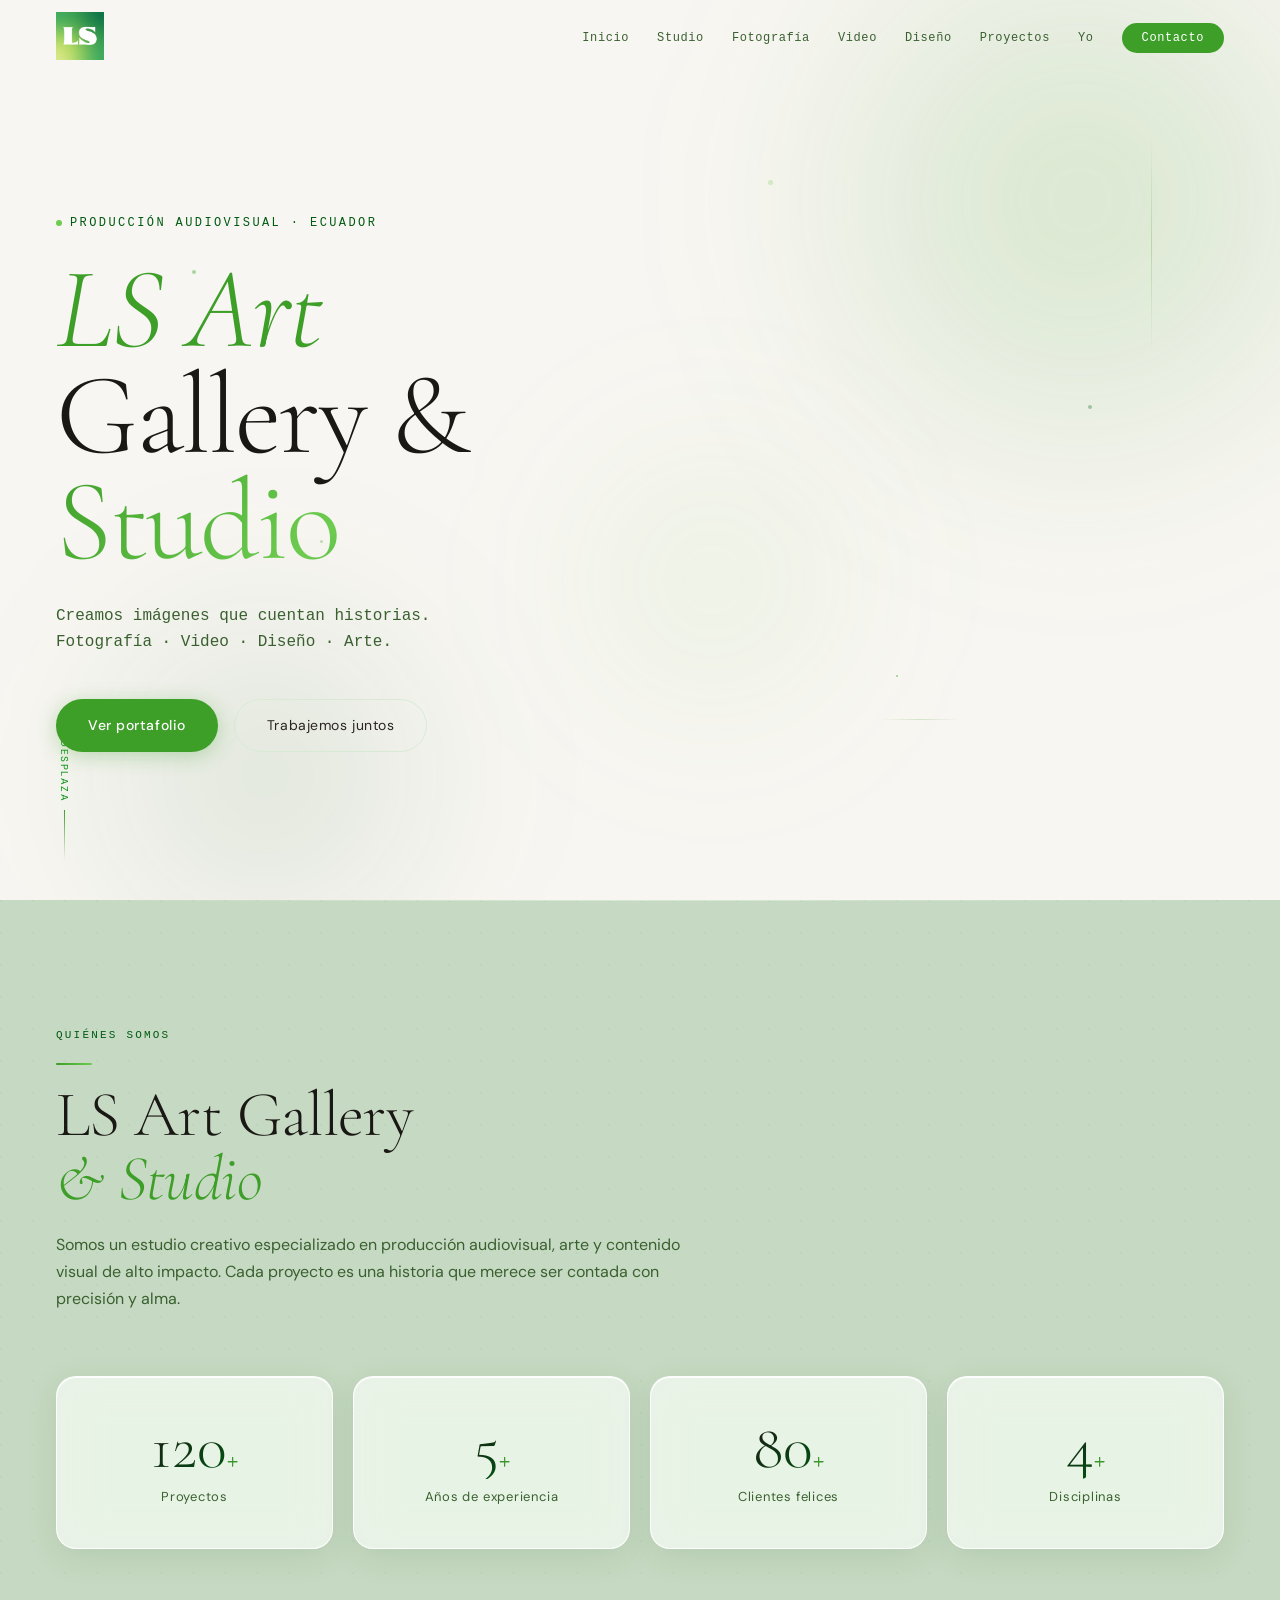
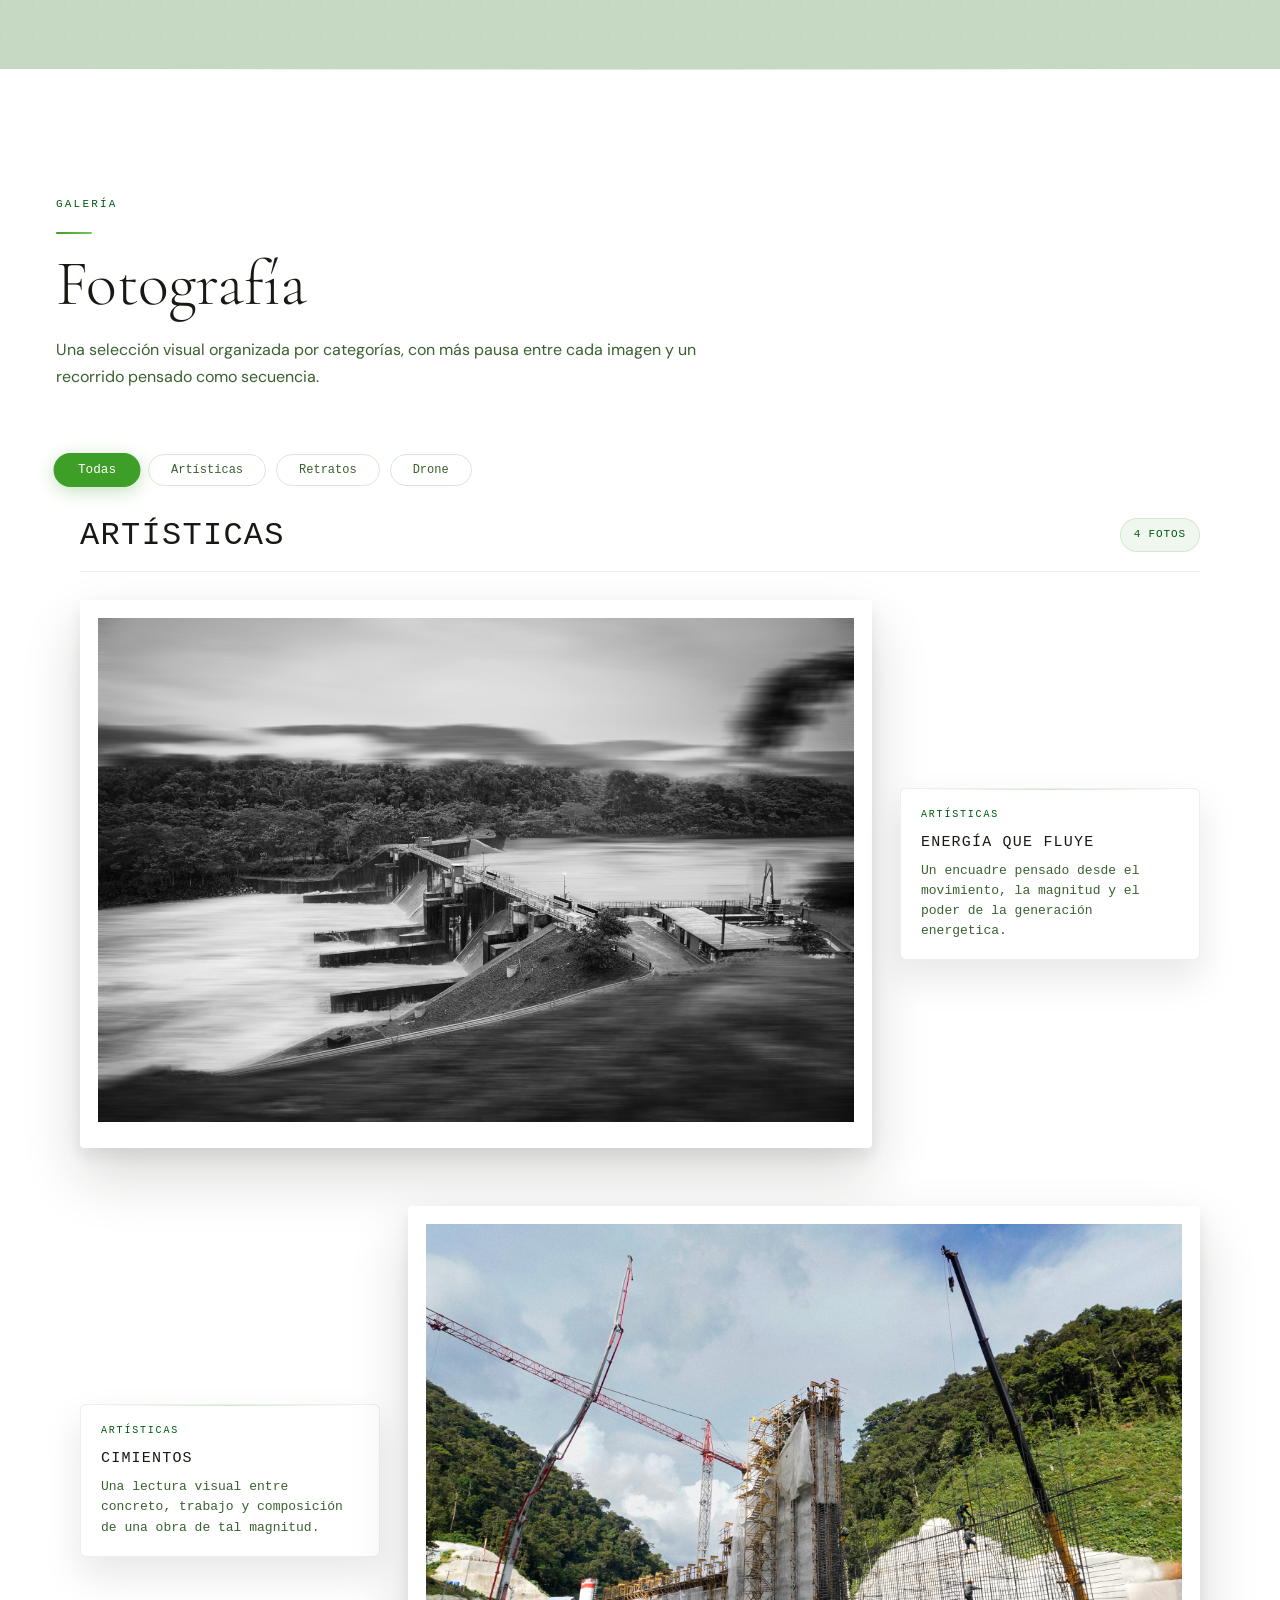
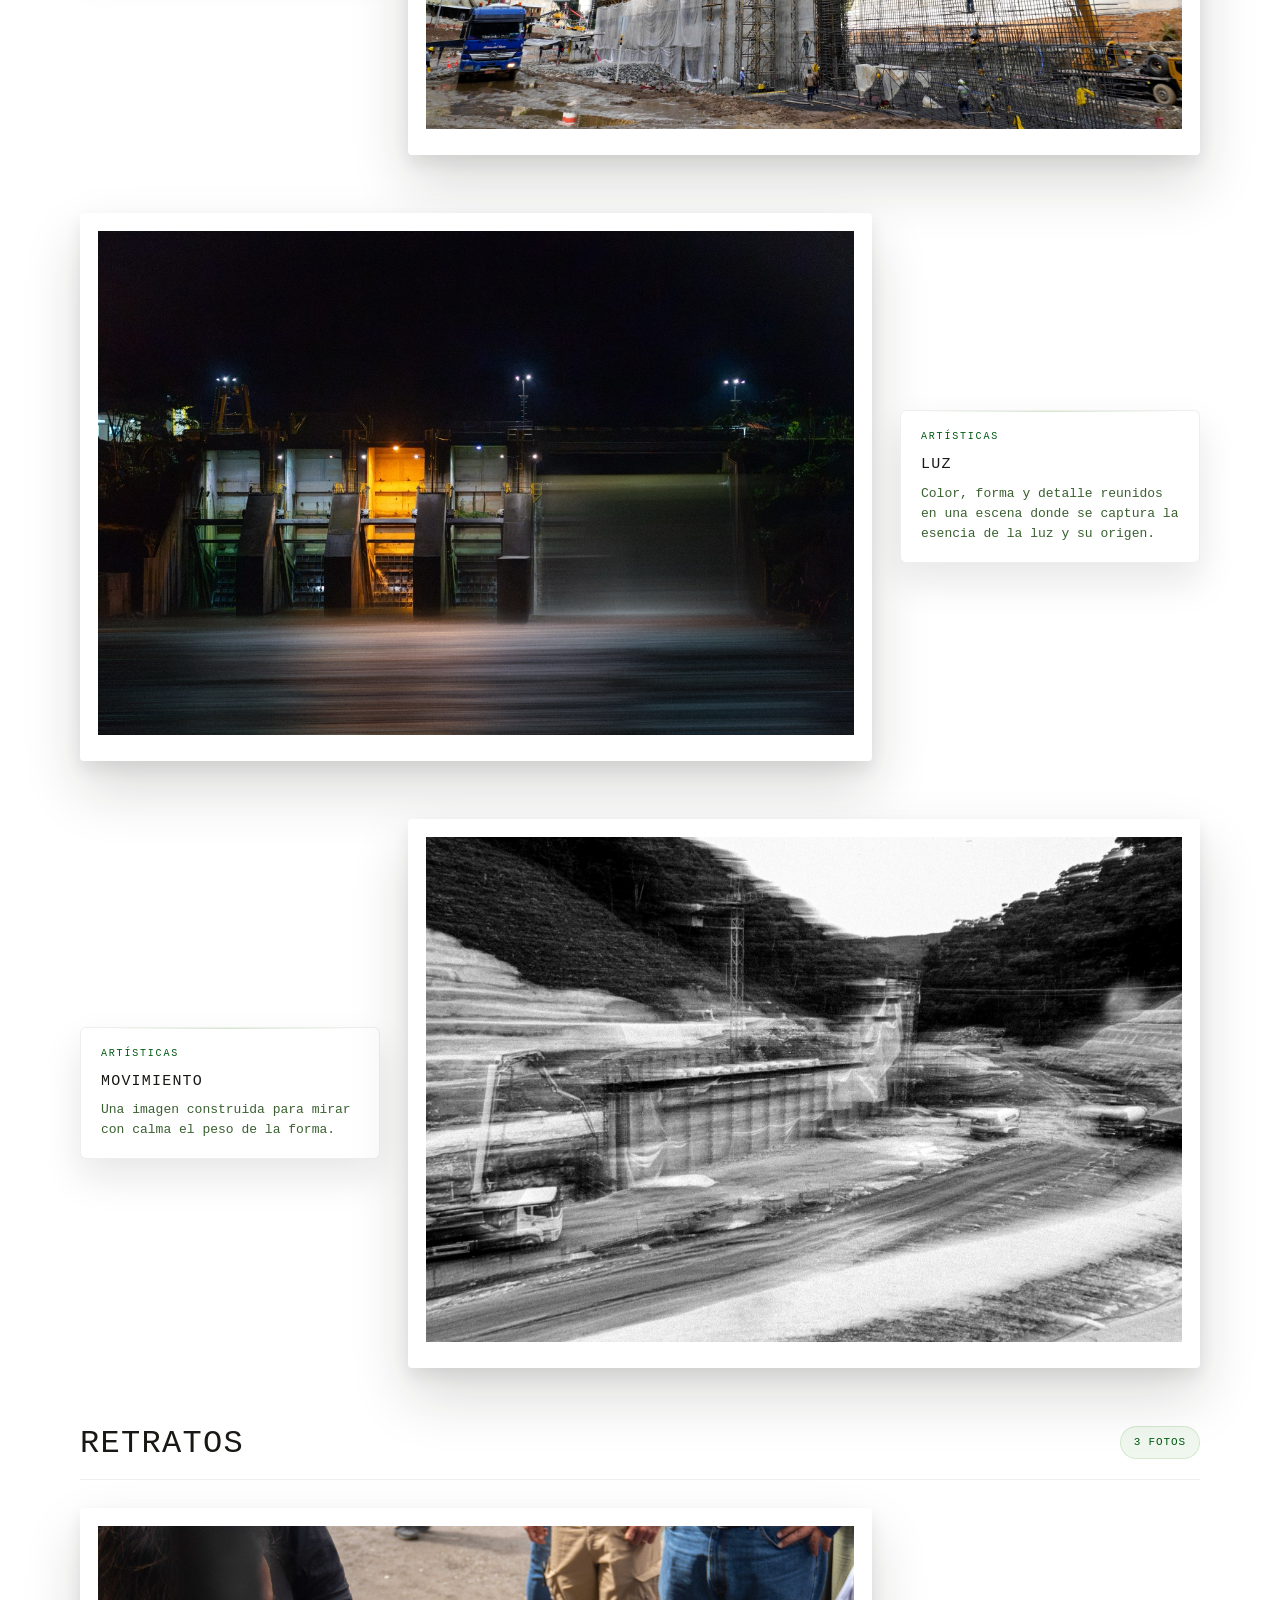
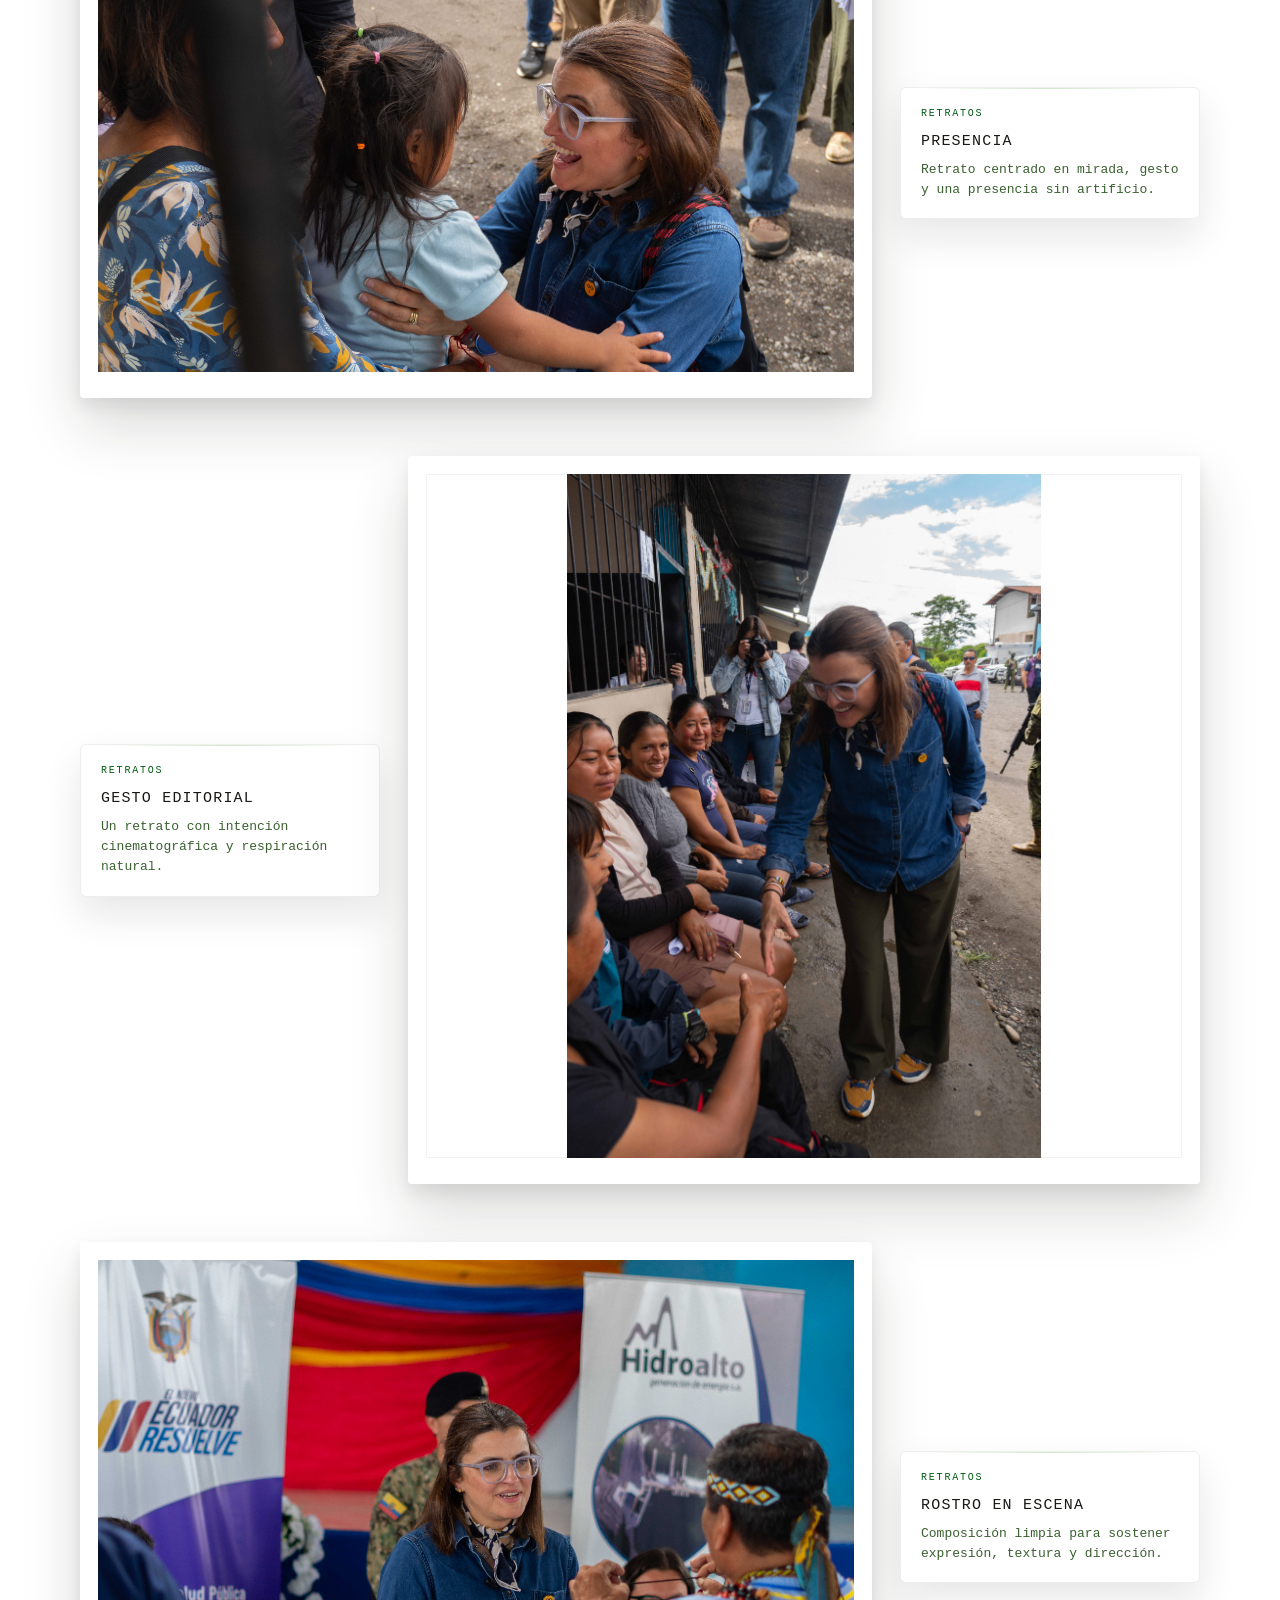
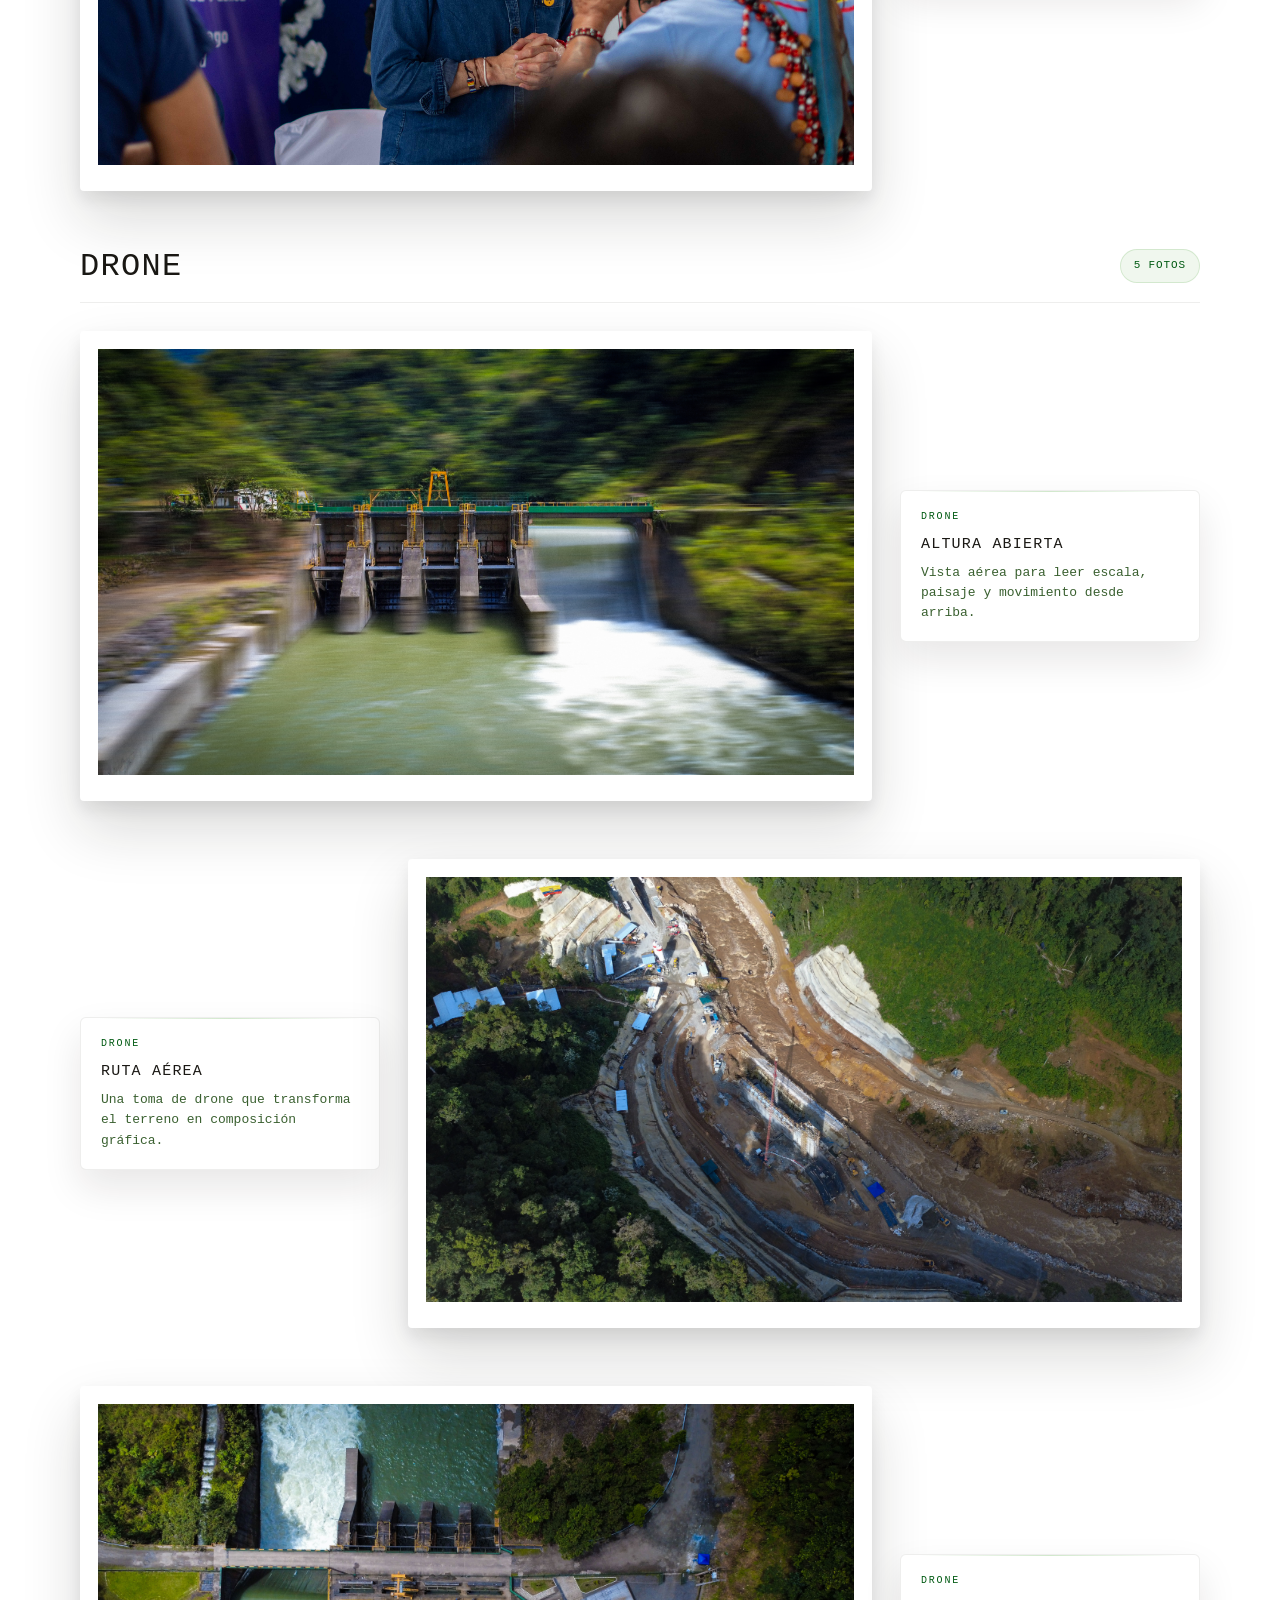
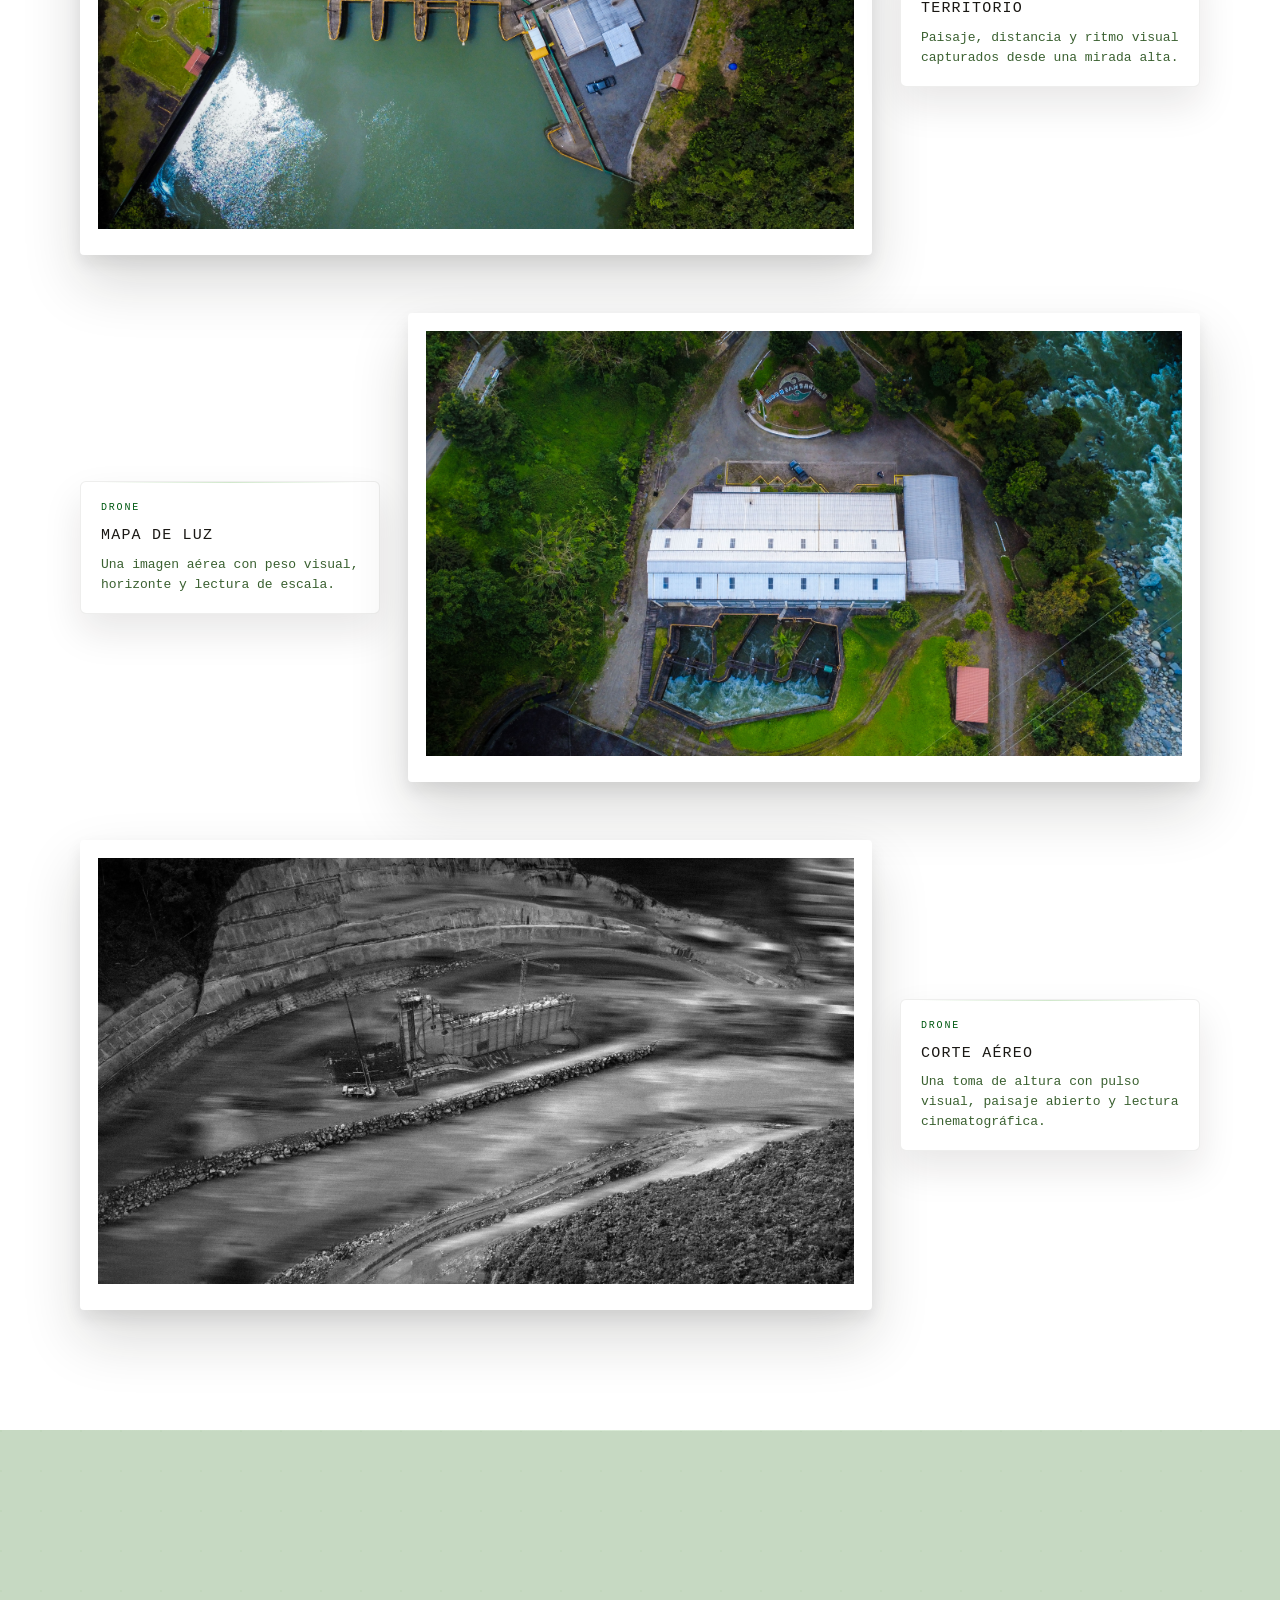
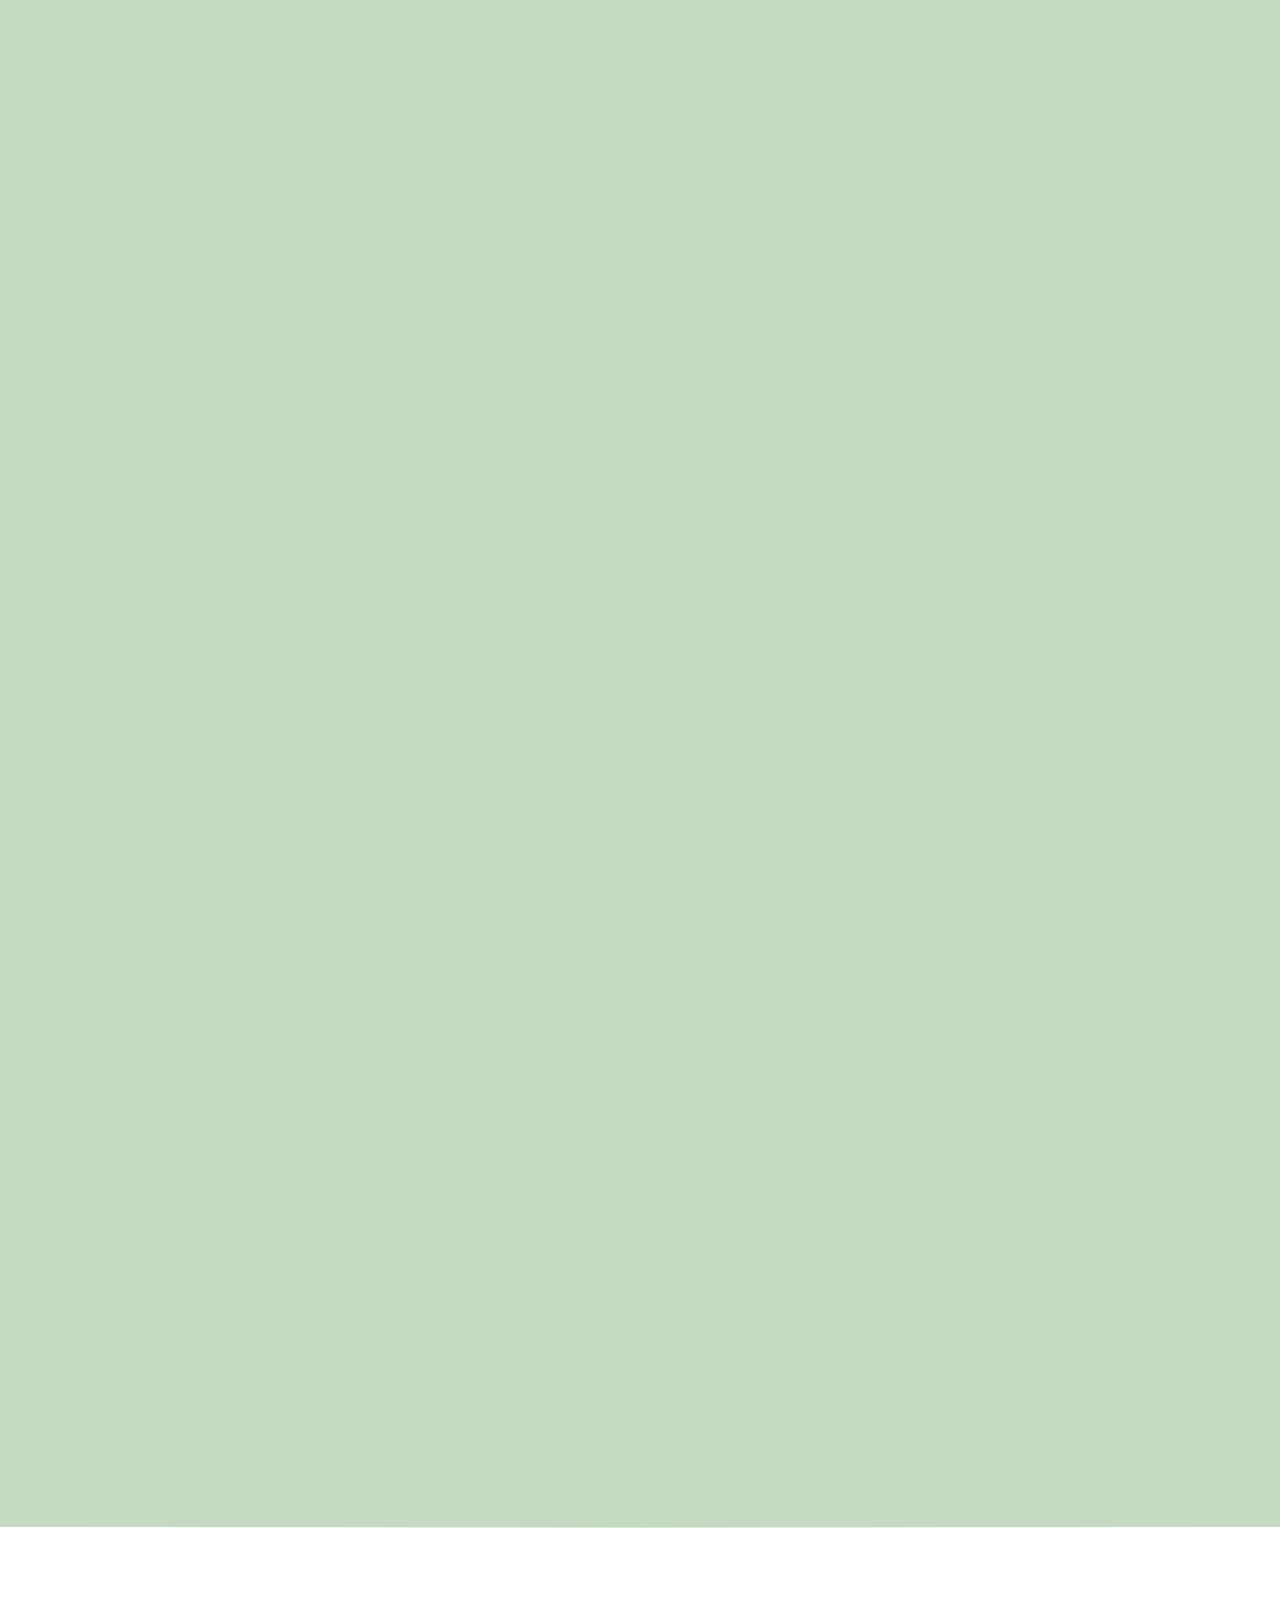
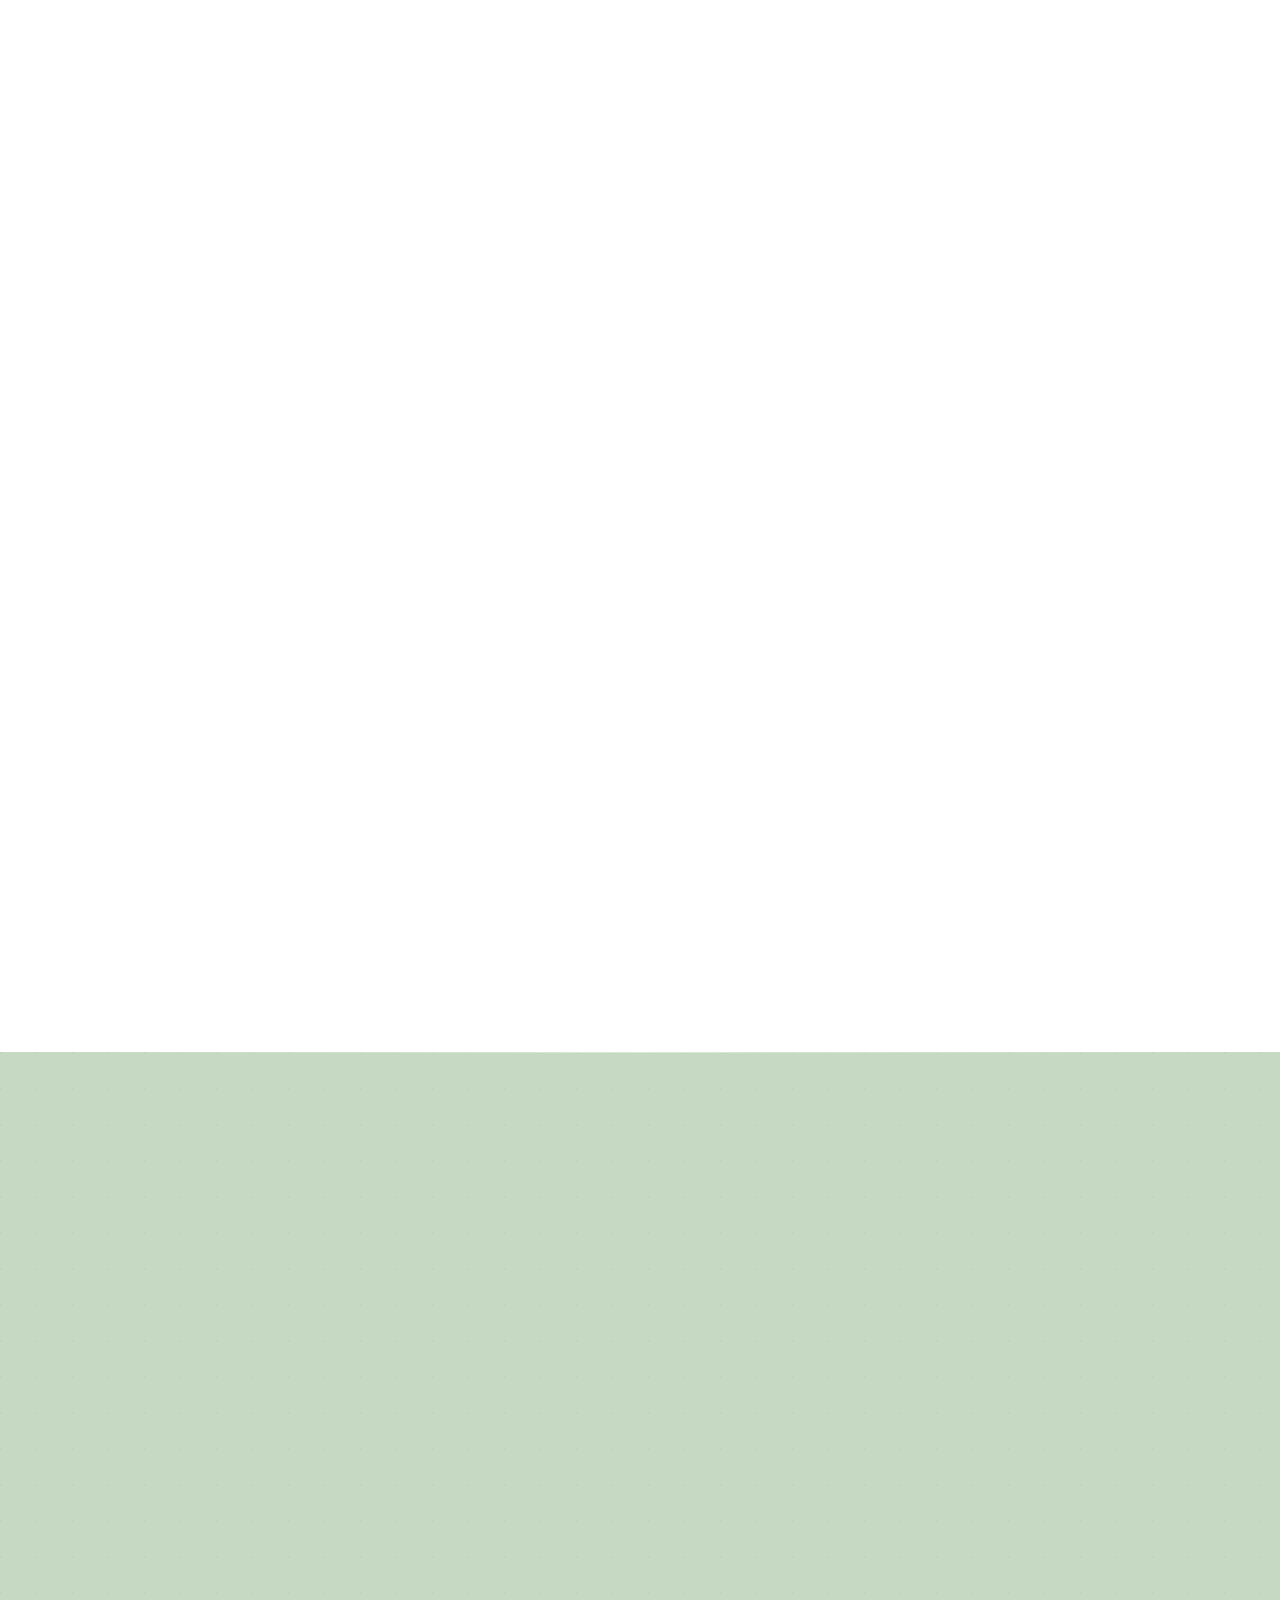
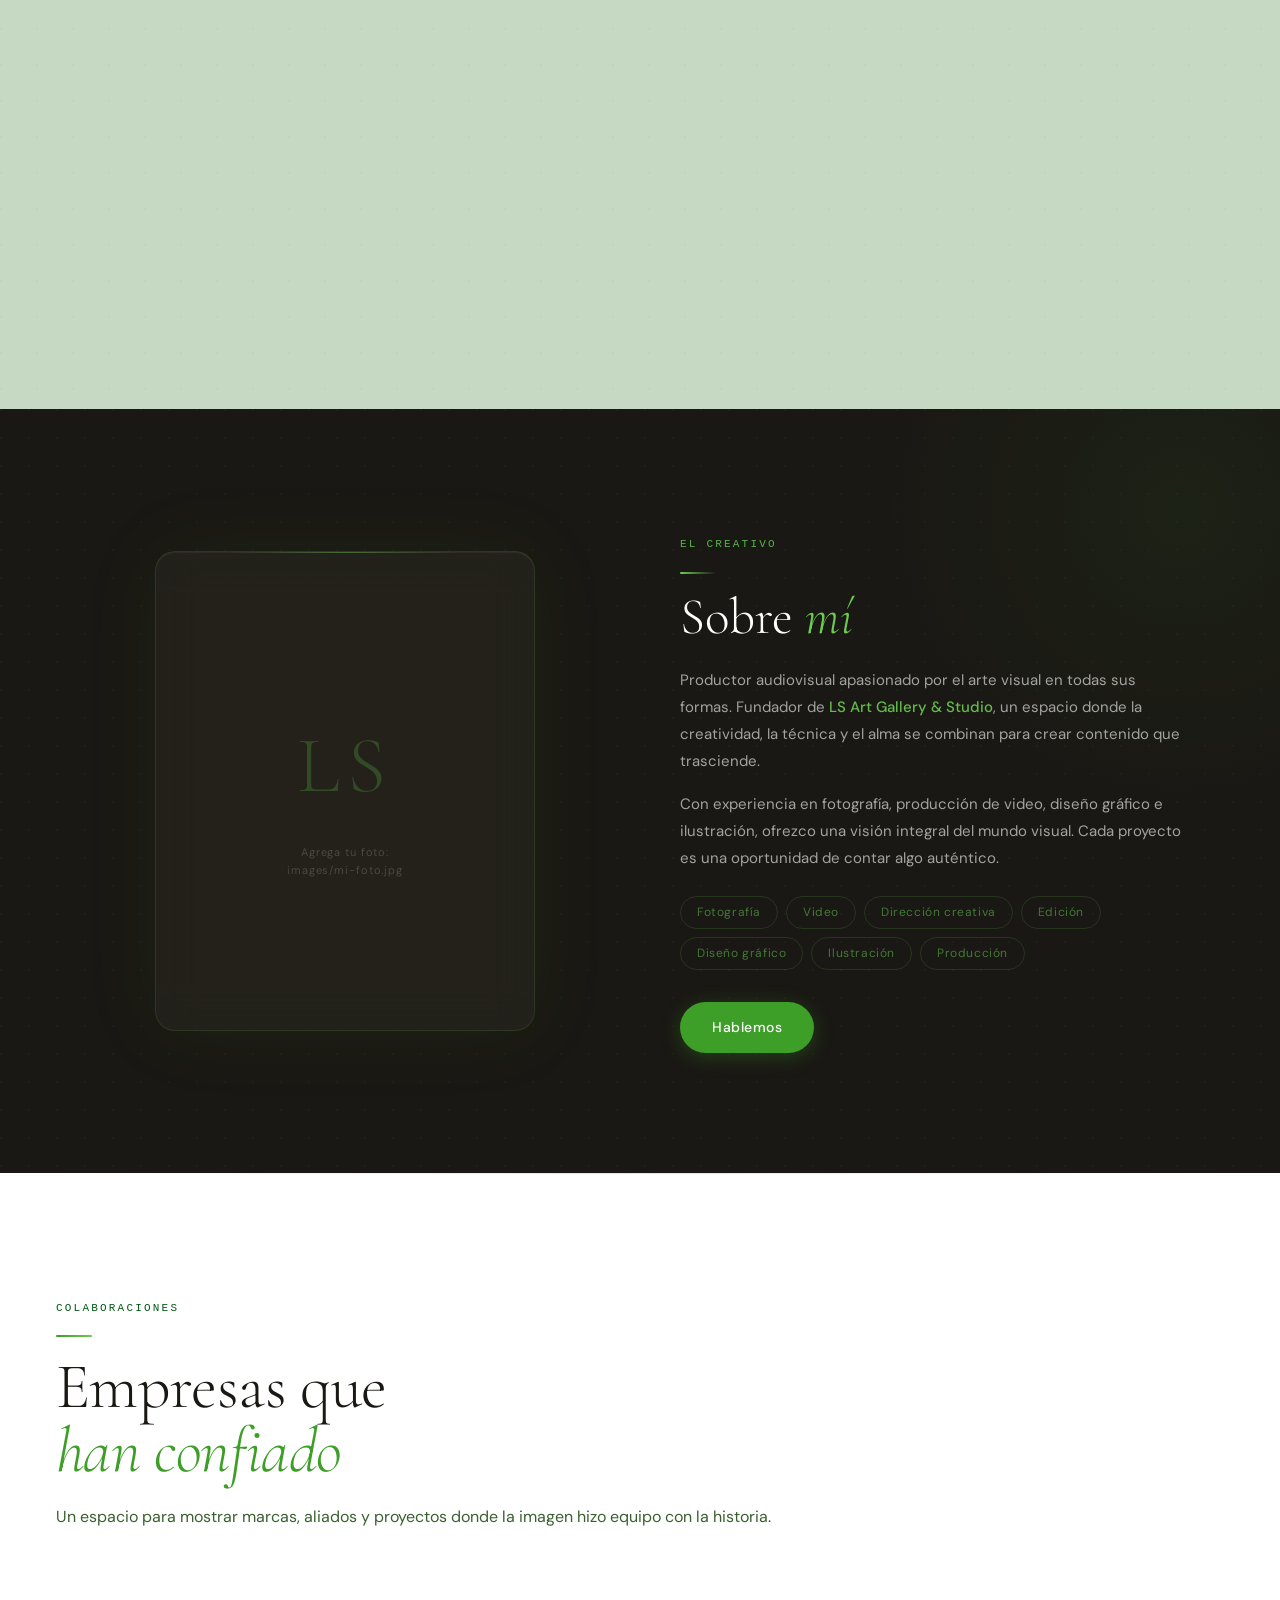
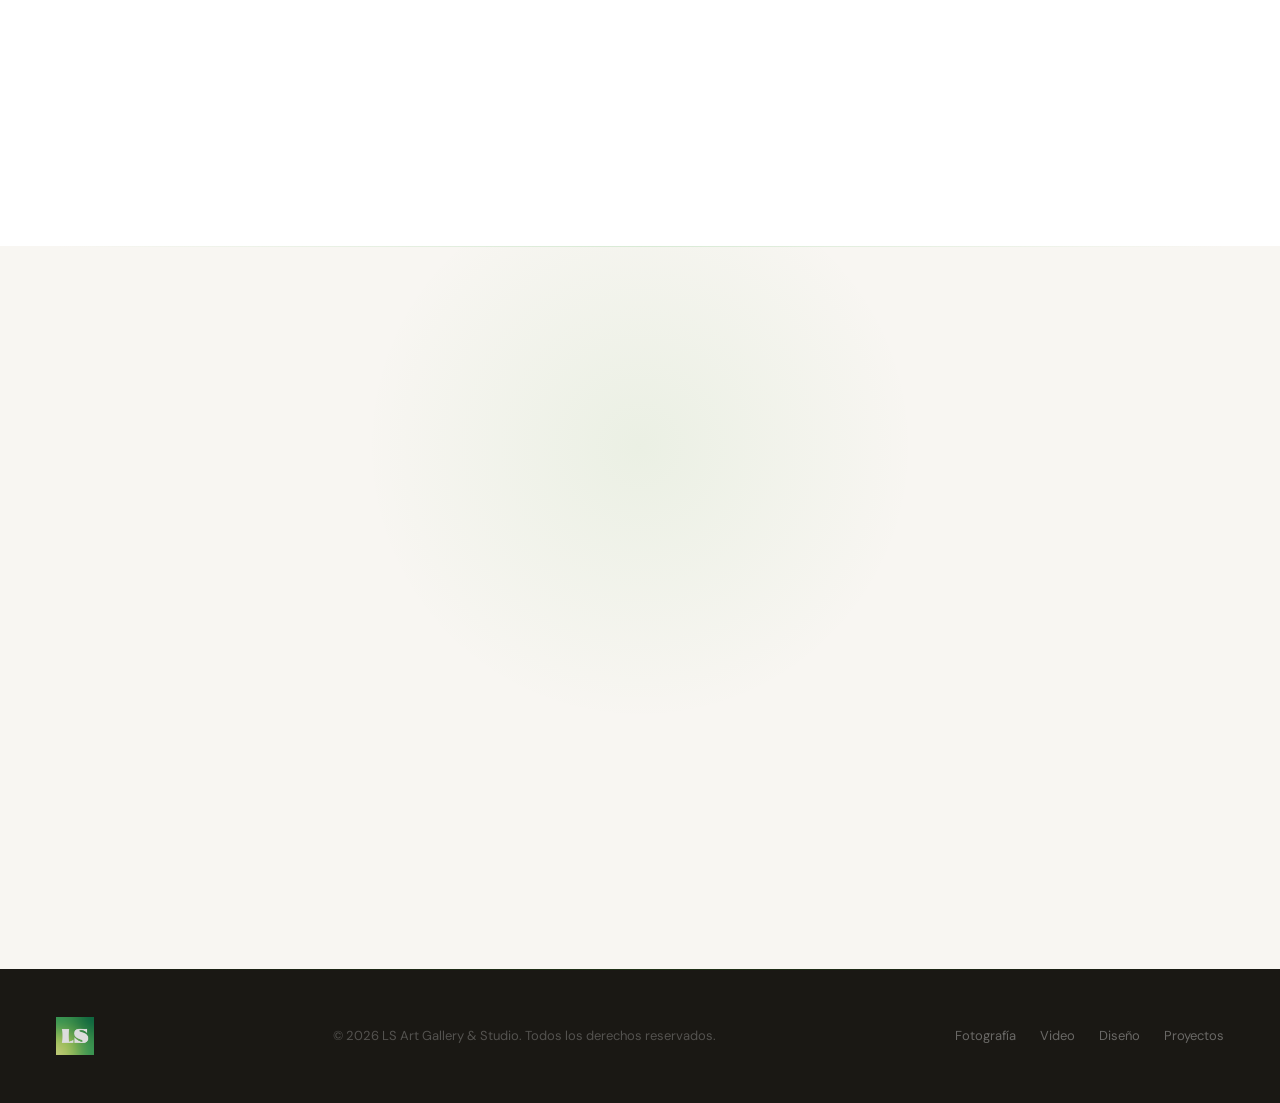
==== index.html @ 09ae049b "logos" ====
<!DOCTYPE html>
<html lang="es">
<head>
<meta charset="UTF-8"/>
<meta name="viewport" content="width=device-width,initial-scale=1.0"/>
<meta name="google-site-verification" content="XpFqSykNkZOobCgNBsXsGVSF9Mt09kRxh77N28MkaJw" />
<title>LS Art Gallery & Studio</title>
<meta name="description" content="LS Art Gallery & Studio — Producción audiovisual, fotografía, video, diseño e ilustración. Ecuador."/>
<link rel="icon" type="image/png" href="/ls-final/images/logo.png">
<link rel="apple-touch-icon" href="/ls-final/images/logo.png">
<link rel="preconnect" href="https://fonts.googleapis.com">
<link href="https://fonts.googleapis.com/css2?family=Cormorant+Garamond:ital,wght@0,300;0,400;0,600;1,300;1,400&family=DM+Sans:opsz,wght@9..40,300;9..40,400;9..40,500&display=swap" rel="stylesheet">
<style>
:root{
  --white:#ffffff;--off:#f8f6f2;--cream:#c6d9c2;--sand:#d8ead5;--mid:#00910c;
  --dark:#1a1814;--accent:#3d9e28;--accent2:#005a12;--accent3:#6dcc50;
  --text:#2a2520;--muted:#3a6030;
  --gbg:rgba(255,255,255,0.65);--gborder:rgba(255,255,255,0.85);
  --gshadow:0 8px 32px rgba(30,90,30,0.10);
  --r:20px;--rsm:12px;
  --disp:'Cormorant Garamond',serif;--body:'DM Sans',sans-serif;--script:'Courier New',Courier,monospace;
  --ease:cubic-bezier(0.22,1,0.36,1);--spring:cubic-bezier(0.34,1.56,0.64,1);
}
*,*::before,*::after{box-sizing:border-box;margin:0;padding:0}
html{scroll-behavior:smooth}
body{background:var(--off);color:var(--text);font-family:var(--body);font-size:16px;line-height:1.6;overflow-x:hidden}
::-webkit-scrollbar{width:4px}::-webkit-scrollbar-track{background:var(--cream)}::-webkit-scrollbar-thumb{background:var(--accent);border-radius:2px}

/* ── GLASS ── */
.glass{background:var(--gbg);backdrop-filter:blur(20px) saturate(180%);-webkit-backdrop-filter:blur(20px) saturate(180%);border:1px solid var(--gborder);box-shadow:var(--gshadow),inset 0 1px 0 rgba(255,255,255,.9);border-radius:var(--r)}

/* ── NAV ── */
#nav{position:fixed;top:0;left:0;right:0;z-index:1000;display:flex;align-items:center;justify-content:space-between;padding:12px 56px;transition:all .4s var(--ease)}
#nav.sc{background:rgba(248,246,242,.93);backdrop-filter:blur(24px);-webkit-backdrop-filter:blur(24px);border-bottom:1px solid var(--sand);padding:8px 56px;box-shadow:0 4px 24px rgba(30,90,30,.08)}
.nlogo{display:flex;align-items:center;height:48px;text-decoration:none;transition:opacity .3s;flex-shrink:0}
.nlogo img{height:100%;width:auto;object-fit:contain;display:block}
.nlogo:hover{opacity:.7}
.nlinks{display:flex;gap:28px;list-style:none}
.nlinks a{font-family:var(--script);font-size:12px;color:var(--muted);text-decoration:none;letter-spacing:.05em;transition:color .2s;position:relative}
.nlinks a::after{content:'';position:absolute;bottom:-3px;left:0;width:0;height:1px;background:var(--accent);transition:width .3s var(--ease)}
.nlinks a:hover{color:var(--accent)}.nlinks a:hover::after{width:100%}
.ncta{background:var(--accent)!important;color:#fff!important;padding:8px 20px;border-radius:100px;font-weight:500!important;transition:background .25s,transform .2s var(--spring)!important}
.ncta:hover{background:var(--accent2)!important;transform:scale(1.04)!important}
.ncta::after{display:none!important}
.hbg{display:none;flex-direction:column;gap:5px;background:none;border:none;cursor:pointer;padding:4px}
.hbg span{display:block;width:22px;height:1.5px;background:var(--dark);transition:all .3s var(--ease)}
.hbg.open span:nth-child(1){transform:translateY(6.5px) rotate(45deg)}
.hbg.open span:nth-child(2){opacity:0}
.hbg.open span:nth-child(3){transform:translateY(-6.5px) rotate(-45deg)}
#mob{position:fixed;inset:0;background:rgba(248,246,242,.97);backdrop-filter:blur(30px);z-index:999;display:flex;align-items:center;justify-content:center;opacity:0;pointer-events:none;transition:opacity .4s var(--ease)}
#mob.open{opacity:1;pointer-events:all}
#mob ul{list-style:none;text-align:center}
#mob li{margin:14px 0;opacity:0;transform:translateY(20px);transition:all .4s var(--ease)}
#mob.open li{opacity:1;transform:none}
#mob.open li:nth-child(1){transition-delay:.05s}#mob.open li:nth-child(2){transition-delay:.1s}
#mob.open li:nth-child(3){transition-delay:.15s}#mob.open li:nth-child(4){transition-delay:.2s}
#mob.open li:nth-child(5){transition-delay:.25s}#mob.open li:nth-child(6){transition-delay:.3s}
#mob.open li:nth-child(7){transition-delay:.35s}#mob.open li:nth-child(8){transition-delay:.4s}
#mob a{font-family:var(--disp);font-size:38px;font-weight:300;color:var(--dark);text-decoration:none;transition:color .2s}
#mob a:hover{color:var(--accent)}

/* ── HERO ── */
#inicio{min-height:100vh;display:flex;align-items:center;position:relative;overflow:hidden;padding:140px 56px 80px}
.hbg-wrap{position:absolute;inset:0;pointer-events:none}
.orb{position:absolute;border-radius:50%;filter:blur(80px)}
.o1{width:700px;height:700px;background:radial-gradient(circle,rgba(61,158,40,.2) 0%,transparent 70%);top:-150px;right:-150px;animation:of1 9s ease-in-out infinite}
.o2{width:450px;height:450px;background:radial-gradient(circle,rgba(0,90,18,.13) 0%,transparent 70%);bottom:-100px;left:40px;animation:of2 11s ease-in-out infinite}
.o3{width:350px;height:350px;background:radial-gradient(circle,rgba(109,204,80,.13) 0%,transparent 70%);top:45%;left:42%;animation:of3 13s ease-in-out infinite}
/* Líneas decorativas hero */
.hero-lines{position:absolute;inset:0;pointer-events:none;overflow:hidden}
.hero-lines::before{content:'';position:absolute;top:15%;right:10%;width:1px;height:220px;background:linear-gradient(to bottom,transparent,rgba(61,158,40,.25),transparent);animation:lineFloat 6s ease-in-out infinite}
.hero-lines::after{content:'';position:absolute;bottom:20%;right:25%;width:80px;height:1px;background:linear-gradient(to right,transparent,rgba(61,158,40,.2),transparent);animation:lineFloat 8s ease-in-out infinite reverse}
@keyframes lineFloat{0%,100%{opacity:.4;transform:translateY(0)}50%{opacity:1;transform:translateY(-12px)}}
@keyframes of1{0%,100%{transform:translate(0,0)}50%{transform:translate(-40px,30px)}}
@keyframes of2{0%,100%{transform:translate(0,0)}50%{transform:translate(30px,-20px)}}
@keyframes of3{0%,100%{transform:translate(0,0)}50%{transform:translate(-20px,40px)}}

/* Partículas flotantes */
.particle{position:absolute;border-radius:50%;pointer-events:none}
.p1{width:4px;height:4px;background:rgba(61,158,40,.4);top:30%;left:15%;animation:pfloat 7s ease-in-out infinite}
.p2{width:3px;height:3px;background:rgba(61,158,40,.3);top:60%;left:25%;animation:pfloat 9s ease-in-out infinite .5s}
.p3{width:5px;height:5px;background:rgba(109,204,80,.25);top:20%;left:60%;animation:pfloat 11s ease-in-out infinite 1s}
.p4{width:2px;height:2px;background:rgba(61,158,40,.5);top:75%;left:70%;animation:pfloat 8s ease-in-out infinite 2s}
.p5{width:4px;height:4px;background:rgba(0,90,18,.3);top:45%;left:85%;animation:pfloat 10s ease-in-out infinite .3s}
@keyframes pfloat{0%,100%{transform:translateY(0) scale(1);opacity:.4}50%{transform:translateY(-20px) scale(1.3);opacity:1}}

.hcontent{position:relative;z-index:1;max-width:720px}
.htag{display:inline-flex;align-items:center;gap:8px;font-family:var(--script);font-size:12px;font-weight:400;letter-spacing:.2em;text-transform:uppercase;color:var(--accent2);margin-bottom:24px;opacity:0;transform:translateY(20px);animation:fu .7s .3s var(--ease) forwards}
.htag-dot{width:6px;height:6px;border-radius:50%;background:var(--accent3);animation:dotPulse 2s ease-in-out infinite}
@keyframes dotPulse{0%,100%{transform:scale(1);opacity:1}50%{transform:scale(1.6);opacity:.5}}
.htitle{font-family:var(--disp);font-size:clamp(58px,9vw,118px);font-weight:300;line-height:.92;color:var(--dark);letter-spacing:-.02em;margin-bottom:28px;opacity:0;transform:translateY(30px);animation:fu .9s .45s var(--ease) forwards}
.htitle em{font-style:italic;color:var(--accent)}
/* Texto con gradiente animado en el título */
.htitle .grad{background:linear-gradient(135deg,var(--accent),var(--accent3),var(--accent2));-webkit-background-clip:text;-webkit-text-fill-color:transparent;background-clip:text;background-size:200%;animation:gradShift 4s ease-in-out infinite}
@keyframes gradShift{0%,100%{background-position:0%}50%{background-position:100%}}
.hsub{font-family:var(--script);font-size:16px;color:var(--muted);line-height:1.65;margin-bottom:44px;opacity:0;transform:translateY(20px);animation:fu .8s .6s var(--ease) forwards}
.hact{display:flex;gap:16px;flex-wrap:wrap;opacity:0;transform:translateY(20px);animation:fu .8s .75s var(--ease) forwards}
/* Indicador de scroll mejorado */
.hscroll{position:absolute;bottom:40px;left:56px;display:flex;flex-direction:column;align-items:center;gap:8px;opacity:0;animation:fu .8s 1s var(--ease) forwards}
.hscroll span{font-size:10px;letter-spacing:.15em;text-transform:uppercase;color:var(--mid);writing-mode:vertical-rl}
.sline{width:1px;height:50px;background:linear-gradient(to bottom,var(--accent),transparent);animation:sl 2s ease-in-out infinite}
@keyframes sl{0%{transform:scaleY(0);transform-origin:top}50%{transform:scaleY(1);transform-origin:top}51%{transform-origin:bottom}100%{transform:scaleY(0);transform-origin:bottom}}
@keyframes fu{to{opacity:1;transform:none}}

/* ── BUTTONS ── */
.bp{display:inline-flex;align-items:center;gap:8px;padding:14px 32px;background:var(--accent);color:#fff;border-radius:100px;text-decoration:none;font-size:14px;font-weight:500;letter-spacing:.04em;transition:all .3s var(--spring);position:relative;overflow:hidden;border:none;cursor:pointer;box-shadow:0 4px 20px rgba(61,158,40,.3)}
.bp::before{content:'';position:absolute;inset:0;background:linear-gradient(135deg,rgba(255,255,255,.15),transparent);opacity:0;transition:opacity .3s}
.bp::after{content:'';position:absolute;inset:0;background:var(--accent2);transform:scaleX(0);transform-origin:right;transition:transform .4s var(--ease);z-index:0}
.bp:hover{transform:scale(1.04);box-shadow:0 8px 30px rgba(61,158,40,.4)}.bp:hover::after{transform:scaleX(1);transform-origin:left}.bp:hover::before{opacity:1}
.bp:active{transform:scale(.97)}.bp span{position:relative;z-index:1}
.bg{display:inline-flex;align-items:center;gap:8px;padding:14px 32px;background:transparent;color:var(--text);text-decoration:none;border:1.5px solid var(--sand);border-radius:100px;font-size:14px;font-weight:400;letter-spacing:.04em;transition:all .3s var(--spring)}
.bg:hover{border-color:var(--accent);color:var(--accent2);background:rgba(61,158,40,.06);transform:scale(1.03)}

/* ── SECTION ── */
.sec{padding:120px 56px;position:relative}
/* Separador decorativo entre secciones */
.sec-deco{position:absolute;top:0;left:56px;right:56px;height:1px;background:linear-gradient(to right,transparent,var(--sand),transparent)}
.sh{max-width:640px;margin-bottom:64px}
/* Línea acento bajo el tag */
.sh-line{width:36px;height:2px;background:linear-gradient(to right,var(--accent),var(--accent3));border-radius:2px;margin:10px 0 18px;animation:lineGrow .8s var(--ease) both}
@keyframes lineGrow{from{width:0}to{width:36px}}
.stag{display:inline-block;font-family:var(--script);font-size:11px;font-weight:400;letter-spacing:.2em;text-transform:uppercase;color:var(--accent2);margin-bottom:8px}
.sh h2{font-family:var(--disp);font-size:clamp(38px,5vw,70px);font-weight:300;line-height:1.0;color:var(--dark);letter-spacing:-.01em;margin-bottom:20px}
.sh h2 em{font-style:italic;color:var(--accent)}.sdesc{font-size:16px;color:var(--muted);line-height:1.7}

/* ── STUDIO ── */
#studio{background:var(--cream);overflow:hidden}
/* Fondo con patrón sutil */
#studio::before{content:'';position:absolute;inset:0;background-image:radial-gradient(circle at 1px 1px,rgba(61,158,40,.06) 1px,transparent 0);background-size:32px 32px;pointer-events:none}
.srow{display:grid;grid-template-columns:repeat(4,1fr);gap:20px;position:relative;z-index:1}
.scard{padding:40px 32px;text-align:center;display:flex;flex-direction:column;align-items:center;gap:8px;transition:transform .4s var(--spring),box-shadow .4s var(--ease);cursor:default;position:relative;overflow:hidden}
.scard::after{content:'';position:absolute;bottom:0;left:50%;transform:translateX(-50%);width:0;height:2px;background:linear-gradient(to right,var(--accent),var(--accent3));transition:width .4s var(--ease);border-radius:2px}
.scard:hover{transform:translateY(-8px);box-shadow:0 20px 48px rgba(30,90,30,.15)}.scard:hover::after{width:60%}
.snum{font-family:var(--disp);font-size:62px;font-weight:300;color:var(--dark);line-height:1;background:linear-gradient(135deg,var(--dark),var(--accent2));-webkit-background-clip:text;-webkit-text-fill-color:transparent;background-clip:text}
.snum::after{content:'+';font-size:28px;-webkit-text-fill-color:var(--accent);color:var(--accent)}
.slbl{font-size:13px;color:var(--muted);letter-spacing:.06em}

/* ── FILTER ── */
.fbar{display:flex;gap:10px;flex-wrap:wrap;margin-bottom:32px}
.fbtn{padding:8px 22px;border-radius:100px;border:1.5px solid var(--sand);background:transparent;color:var(--muted);font-family:var(--script);font-size:12px;cursor:pointer;transition:all .25s var(--spring)}
.fbtn:hover{border-color:var(--accent);color:var(--accent2);transform:scale(1.03)}
.fbtn.act{background:var(--accent);color:#fff;border-color:var(--accent);transform:scale(1.06);box-shadow:0 4px 16px rgba(61,158,40,.3)}

/* ── PHOTO ── */
#fotografia{background:#fff}
.fgroups{display:flex;flex-direction:column;gap:58px;max-width:1120px;margin:0 auto}
.fgroup{padding:0;background:#fff;border:none;box-shadow:none;transition:opacity .35s var(--ease),transform .35s var(--ease)}
.fgroup.is-hidden{display:none}
.fgroup-head{display:flex;align-items:center;justify-content:space-between;gap:20px;margin-bottom:28px;padding-bottom:18px;border-bottom:1px solid rgba(42,37,32,.08)}
.fgroup-title{font-family:var(--script);font-size:clamp(21px,2.5vw,32px);font-weight:400;color:var(--dark);line-height:1.1;letter-spacing:.04em;text-transform:uppercase;margin:0}
.fgroup-count{align-self:flex-start;padding:7px 13px;border-radius:100px;background:rgba(61,158,40,.08);border:1px solid rgba(61,158,40,.16);font-family:var(--script);font-size:11px;letter-spacing:.08em;text-transform:uppercase;color:var(--accent2);white-space:nowrap}
.pgrid{display:grid;grid-template-columns:1fr;gap:58px}
.picard{display:grid;grid-template-columns:minmax(0,1fr) minmax(230px,300px);align-items:center;gap:28px;padding:0;background:transparent;border:none;box-shadow:none}
.picard:nth-child(even){grid-template-columns:minmax(230px,300px) minmax(0,1fr)}
.picard:nth-child(even) .pi{order:2}
.picard:nth-child(even) .photo-plaque{order:1;justify-self:end}
.pi{position:relative;overflow:hidden;border:18px solid #fff;border-bottom-width:26px;border-radius:4px;cursor:pointer;transition:transform .4s var(--ease),box-shadow .4s var(--ease);padding:0;background:#fff;width:100%;text-align:left;display:flex;align-items:center;justify-content:center;box-shadow:0 28px 58px rgba(26,24,20,.16),0 8px 16px rgba(26,24,20,.08),inset 0 0 0 1px rgba(42,37,32,.06)}
.pi:hover{transform:translateY(-5px) rotate(.2deg);box-shadow:0 34px 70px rgba(26,24,20,.18),0 12px 22px rgba(26,24,20,.08),inset 0 0 0 1px rgba(42,37,32,.08)}
.pi-ph{width:auto;max-width:100%;height:auto;max-height:76vh;object-fit:contain;display:block;transition:transform .7s var(--ease)}
.pi:hover .pi-ph{transform:scale(1.018)}
.pi-ph-bg{width:100%;min-height:420px;display:flex;align-items:center;justify-content:center;transition:transform .7s var(--ease)}
.pi:hover .pi-ph-bg{transform:scale(1.018)}
.photo-plaque{justify-self:start;max-width:300px;padding:18px 20px;border-radius:6px;background:#fff;border:1px solid rgba(42,37,32,.08);box-shadow:0 18px 38px rgba(26,24,20,.10);position:relative}
.photo-plaque::before{content:'';position:absolute;top:0;left:18px;right:18px;height:1px;background:linear-gradient(to right,transparent,rgba(61,158,40,.24),transparent)}
.photo-plaque-kicker{display:block;font-family:var(--script);font-size:10px;letter-spacing:.18em;text-transform:uppercase;color:var(--accent2);margin-bottom:10px}
.photo-plaque-title{font-family:var(--script);font-size:15px;font-weight:400;letter-spacing:.08em;text-transform:uppercase;color:var(--dark);line-height:1.35;margin-bottom:8px}
.photo-plaque-bio{font-family:var(--script);font-size:13px;line-height:1.55;color:var(--muted)}

/* ── VIDEO ── */
#video{background:var(--cream);overflow:hidden}
#video::before{content:'';position:absolute;inset:0;background-image:radial-gradient(circle at 1px 1px,rgba(61,158,40,.04) 1px,transparent 0);background-size:40px 40px;pointer-events:none}
.vgrid{display:grid;grid-template-columns:repeat(2,1fr);gap:24px;position:relative;z-index:1}
.vi{position:relative;overflow:hidden;border-radius:var(--r);cursor:pointer;aspect-ratio:16/9;transition:all .4s var(--ease)}
.vi:first-child{grid-column:span 2;aspect-ratio:21/9}
.vi:hover{transform:scale(1.02);box-shadow:0 16px 48px rgba(30,90,30,.18)}
.vi-ph{width:100%;height:100%;object-fit:cover;display:block;transition:transform .7s var(--ease)}
.vi:hover .vi-ph{transform:scale(1.07)}
.vi-ph-bg{width:100%;height:100%;display:flex;align-items:center;justify-content:center;transition:transform .7s var(--ease)}
.vi:hover .vi-ph-bg{transform:scale(1.07)}
.vi-ov{position:absolute;inset:0;background:linear-gradient(to top,rgba(10,30,10,.85) 0%,rgba(10,30,10,.15) 60%,transparent 100%);display:flex;flex-direction:column;justify-content:flex-end;padding:28px;transition:background .4s}
.vi:hover .vi-ov{background:linear-gradient(to top,rgba(10,30,10,.95) 0%,rgba(10,30,10,.3) 60%,transparent 100%)}
/* Botón play con ripple */
.vi-play{position:absolute;top:50%;left:50%;transform:translate(-50%,-50%);width:64px;height:64px;border-radius:50%;background:rgba(61,158,40,.3);backdrop-filter:blur(10px);border:1.5px solid rgba(100,200,80,.5);display:flex;align-items:center;justify-content:center;color:#fff;font-size:22px;transition:all .3s var(--spring)}
.vi-play::before{content:'';position:absolute;inset:-8px;border-radius:50%;border:1px solid rgba(100,200,80,.2);animation:ripple 2.5s ease-out infinite}
.vi-play::after{content:'';position:absolute;inset:-18px;border-radius:50%;border:1px solid rgba(100,200,80,.1);animation:ripple 2.5s ease-out infinite .6s}
@keyframes ripple{0%{transform:scale(.9);opacity:1}100%{transform:scale(1.4);opacity:0}}
.vi:hover .vi-play{transform:translate(-50%,-50%) scale(1.18);background:rgba(61,158,40,.6)}
.vi-ttl{color:#fff;font-size:18px;font-weight:500;margin-bottom:4px;transform:translateY(4px);transition:transform .4s var(--ease)}
.vi-cat{color:rgba(150,220,120,.85);font-size:12px;letter-spacing:.1em;text-transform:uppercase;transform:translateY(4px);transition:transform .4s var(--ease) .04s}
.vi:hover .vi-ttl,.vi:hover .vi-cat{transform:none}
/* Duración ficticia decorativa */
.vi-dur{position:absolute;top:14px;right:14px;background:rgba(0,0,0,.5);backdrop-filter:blur(6px);color:rgba(255,255,255,.8);font-size:11px;padding:3px 8px;border-radius:4px;letter-spacing:.04em}

/* ── DESIGN ── */
#diseno{background:#fff}
.dgrid{display:grid;grid-template-columns:repeat(4,1fr);gap:20px}
.di{position:relative;overflow:hidden;border-radius:var(--rsm);cursor:pointer;aspect-ratio:1;transition:all .4s var(--ease)}
.di:nth-child(3){grid-column:span 2;aspect-ratio:2/1}
.di:hover{transform:scale(1.03);z-index:2;box-shadow:0 16px 48px rgba(30,90,30,.16)}
.di-ph{width:100%;height:100%;object-fit:cover;display:block;transition:transform .7s var(--ease)}
.di:hover .di-ph{transform:scale(1.12)}
.di-ph-bg{width:100%;height:100%;display:flex;align-items:center;justify-content:center;transition:transform .7s var(--ease)}
.di:hover .di-ph-bg{transform:scale(1.12)}
.di-ov{position:absolute;inset:0;background:rgba(10,30,10,0);display:flex;flex-direction:column;align-items:center;justify-content:center;gap:8px;transition:all .35s var(--ease)}
.di:hover .di-ov{background:rgba(10,30,10,.55)}
.di-lbl{color:#fff;font-size:14px;font-weight:500;opacity:0;transform:translateY(8px);transition:all .35s var(--spring);text-align:center;padding:0 16px}
.di-cat-lbl{color:rgba(150,220,120,.8);font-size:10px;letter-spacing:.14em;text-transform:uppercase;opacity:0;transform:translateY(8px);transition:all .35s var(--spring) .05s}
.di:hover .di-lbl,.di:hover .di-cat-lbl{opacity:1;transform:none}

/* ── PROJECTS ── */
#proyectos{background:var(--cream);overflow:hidden}
#proyectos::before{content:'';position:absolute;inset:0;background-image:radial-gradient(circle at 1px 1px,rgba(61,158,40,.04) 1px,transparent 0);background-size:36px 36px;pointer-events:none}
.plist{display:flex;flex-direction:column;position:relative;z-index:1}
.pitem{display:grid;grid-template-columns:60px 1fr auto auto;align-items:center;gap:32px;padding:28px 32px;border-radius:var(--rsm);background:transparent;border:none;cursor:pointer;border-bottom:1px solid var(--sand);text-align:left;width:100%;transition:all .35s var(--ease);position:relative;overflow:hidden}
.pitem::before{content:'';position:absolute;left:0;top:0;bottom:0;width:3px;background:linear-gradient(to bottom,var(--accent),var(--accent3));transform:scaleY(0);transition:transform .35s var(--ease);border-radius:0 2px 2px 0}
.pitem:last-child{border-bottom:none}
.pitem:hover{background:var(--gbg);backdrop-filter:blur(20px);transform:translateX(10px);box-shadow:var(--gshadow)}.pitem:hover::before{transform:scaleY(1)}
.pnum{font-family:var(--disp);font-size:20px;color:var(--mid);transition:color .3s}
.pitem:hover .pnum{color:var(--accent)}
.pttl{font-size:17px;font-weight:500;color:var(--dark);margin-bottom:4px}
.psub{font-size:13px;color:var(--muted)}
.ptags{display:flex;gap:8px;flex-wrap:wrap}
.ptag{font-size:11px;padding:4px 12px;border-radius:100px;background:rgba(61,158,40,.09);color:var(--accent2);letter-spacing:.05em;border:1px solid rgba(61,158,40,.18);transition:all .2s}
.pitem:hover .ptag{background:rgba(61,158,40,.15);border-color:rgba(61,158,40,.3)}
.parr{font-size:22px;color:var(--mid);transition:all .35s var(--spring)}
.pitem:hover .parr{color:var(--accent);transform:translateX(8px)}

/* ── ABOUT ── */
#sobre-mi{background:var(--dark);color:#fff;overflow:hidden}
/* Grid de puntos de fondo */
#sobre-mi::before{content:'';position:absolute;inset:0;background-image:radial-gradient(circle at 1px 1px,rgba(61,158,40,.06) 1px,transparent 0);background-size:28px 28px;pointer-events:none}
/* Gradiente decorativo */
#sobre-mi::after{content:'';position:absolute;top:-200px;right:-200px;width:600px;height:600px;border-radius:50%;background:radial-gradient(circle,rgba(61,158,40,.07) 0%,transparent 70%);pointer-events:none}
.ainner{display:grid;grid-template-columns:1fr 1fr;gap:80px;align-items:center;max-width:1100px;margin:0 auto;position:relative;z-index:1}
.aph{width:380px;height:480px;display:flex;flex-direction:column;align-items:center;justify-content:center;gap:16px;background:rgba(255,255,255,.04)!important;border:1px solid rgba(100,200,80,.14)!important;box-shadow:0 0 80px rgba(61,158,40,.08),inset 0 1px 0 rgba(255,255,255,.06)!important;overflow:hidden;position:relative}
/* Brillo en borde superior */
.aph::before{content:'';position:absolute;top:0;left:20%;right:20%;height:1px;background:linear-gradient(to right,transparent,rgba(109,204,80,.4),transparent)}
.aph img{width:100%;height:100%;object-fit:cover;display:block;border-radius:20px}
.aph-ph{display:flex;flex-direction:column;align-items:center;gap:14px}
.ainit{font-family:var(--disp);font-size:80px;font-weight:300;color:rgba(100,200,80,.25);letter-spacing:8px}
.ahint{font-size:11px;color:rgba(255,255,255,.18);letter-spacing:.08em;text-align:center}
.atext .stag{color:rgba(100,220,80,.8)}
.atext h2{font-family:var(--disp);font-size:clamp(36px,4vw,58px);font-weight:300;color:#fff;line-height:1.0;margin-bottom:24px}
.atext h2 em{font-style:italic;color:var(--accent3)}
.atext p{color:rgba(255,255,255,.6);line-height:1.8;margin-bottom:16px;font-size:15px}
.atext strong{color:rgba(109,204,80,.9);font-weight:500}
.stags{display:flex;flex-wrap:wrap;gap:8px;margin:24px 0 32px}
.stag-item{padding:6px 16px;border-radius:100px;border:1px solid rgba(100,200,80,.16);color:rgba(100,200,80,.55);font-size:12px;letter-spacing:.05em;transition:all .25s;cursor:default}
.stag-item:hover{border-color:var(--accent3);color:var(--accent3);background:rgba(61,158,40,.08);transform:scale(1.04)}

/* ── CLIENTES ── */
#clientes{background:#fff;overflow:hidden}
#clientes .sh{max-width:720px}
.logos-grid{display:grid;grid-template-columns:repeat(auto-fit,minmax(190px,1fr));gap:16px;position:relative;z-index:1}
.logo-slot{min-height:132px;border-radius:8px;background:#fff;border:1px solid rgba(42,37,32,.08);display:flex;align-items:center;justify-content:center;padding:24px;transition:transform .35s var(--spring),border-color .35s var(--ease),box-shadow .35s var(--ease);overflow:hidden}
.logo-slot:hover{transform:translateY(-6px);border-color:rgba(61,158,40,.22);box-shadow:0 18px 38px rgba(26,24,20,.08)}
.logo-slot span{font-family:var(--script);font-size:13px;letter-spacing:.14em;text-transform:uppercase;color:rgba(42,37,32,.45);transition:color .25s}
.logo-slot img{max-width:88%;max-height:76px;width:auto;height:auto;object-fit:contain;filter:none;opacity:.9;transition:opacity .3s,transform .3s var(--spring)}
.logo-slot:hover span{color:var(--accent2)}
.logo-slot:hover img{opacity:1;transform:scale(1.04)}

/* ── CONTACT — CENTRADO Y RENOVADO ── */
#contacto{background:var(--off);overflow:hidden;text-align:center}
/* Orbes de fondo para la sección de contacto */
#contacto::before{content:'';position:absolute;top:-100px;left:50%;transform:translateX(-50%);width:600px;height:600px;border-radius:50%;background:radial-gradient(circle,rgba(61,158,40,.07) 0%,transparent 65%);pointer-events:none}
/* Header centrado */
#contacto .sh{max-width:100%;text-align:center}
#contacto .sh .sh-line{margin-left:auto;margin-right:auto}
/* Cards container: centrado */
.ccards-wrap{display:flex;justify-content:center;position:relative;z-index:1}
.ccards{display:grid;grid-template-columns:repeat(3,1fr);gap:24px;width:100%;max-width:860px}
.ccard{display:flex;flex-direction:column;align-items:center;text-align:center;gap:14px;padding:44px 28px 36px;text-decoration:none;color:inherit;transition:all .4s var(--spring);position:relative;overflow:hidden}
/* Brillo superior en la card */
.ccard::before{content:'';position:absolute;top:0;left:15%;right:15%;height:1px;background:linear-gradient(to right,transparent,rgba(61,158,40,.25),transparent);transition:opacity .3s;opacity:0}
.ccard:hover::before{opacity:1}
/* Fondo animado en hover */
.ccard::after{content:'';position:absolute;inset:0;border-radius:var(--r);background:linear-gradient(135deg,rgba(61,158,40,.04),rgba(109,204,80,.02));opacity:0;transition:opacity .4s;z-index:0}
.ccard:hover::after{opacity:1}
.ccard:hover{transform:translateY(-10px);box-shadow:0 24px 60px rgba(30,90,30,.16)}
/* Ícono mejorado */
.cicon-wrap{position:relative;z-index:1}
.cicon{width:60px;height:60px;border-radius:50%;background:linear-gradient(135deg,var(--cream),rgba(255,255,255,.8));border:1.5px solid var(--sand);display:flex;align-items:center;justify-content:center;font-size:22px;color:var(--accent2);transition:all .4s var(--spring);position:relative}
/* Anillo exterior animado */
.cicon::before{content:'';position:absolute;inset:-6px;border-radius:50%;border:1px solid rgba(61,158,40,.15);transition:all .4s var(--spring)}
.ccard:hover .cicon{background:linear-gradient(135deg,var(--accent),var(--accent3));color:#fff;transform:scale(1.12) rotate(-5deg);border-color:var(--accent);box-shadow:0 8px 24px rgba(61,158,40,.3)}
.ccard:hover .cicon::before{inset:-10px;border-color:rgba(61,158,40,.25)}
.clbl{font-size:10px;letter-spacing:.18em;text-transform:uppercase;color:var(--muted);position:relative;z-index:1}
.cval{font-size:14px;color:var(--text);font-weight:500;position:relative;z-index:1;transition:color .3s}
.ccard:hover .cval{color:var(--accent2)}
/* Flecha de acción */
.ccard-arrow{font-size:14px;color:var(--accent);opacity:0;transform:translateX(-6px);transition:all .3s var(--spring);position:relative;z-index:1}
.ccard:hover .ccard-arrow{opacity:1;transform:none}

/* ── FOOTER ── */
footer{background:var(--dark);padding:48px 56px;position:relative;overflow:hidden}
footer::before{content:'';position:absolute;top:0;left:0;right:0;height:1px;background:linear-gradient(to right,transparent,rgba(61,158,40,.2),transparent)}
.fin{display:flex;align-items:center;justify-content:space-between;flex-wrap:wrap;gap:24px;position:relative;z-index:1}
.flogo{display:flex;align-items:center;height:38px}
.flogo img{height:100%;width:auto;object-fit:contain;display:block;mix-blend-mode:screen;opacity:.85}
.fcopy{font-size:13px;color:rgba(255,255,255,.25)}
.flinks{display:flex;gap:24px}
.flinks a{font-size:13px;color:rgba(255,255,255,.35);text-decoration:none;transition:color .2s;position:relative}
.flinks a::after{content:'';position:absolute;bottom:-2px;left:0;width:0;height:1px;background:var(--accent3);transition:width .3s var(--ease)}
.flinks a:hover{color:var(--accent3)}.flinks a:hover::after{width:100%}

/* ── LIGHTBOX ── */
#lb{position:fixed;inset:0;z-index:2000;display:flex;flex-direction:column;opacity:0;pointer-events:none;transition:opacity .4s var(--ease);background:rgba(255,255,255,.98);backdrop-filter:blur(16px)}
#lb.open{opacity:1;pointer-events:all}
#lbov{position:absolute;inset:0;z-index:0;cursor:zoom-out}
#lbpanel{position:relative;z-index:1;width:100%;height:100%;display:flex;flex-direction:column;transform:scale(.97) translateY(16px);transition:transform .4s var(--spring)}
#lb.open #lbpanel{transform:scale(1) translateY(0)}
#lbx{position:fixed;top:20px;right:24px;width:42px;height:42px;border-radius:50%;background:rgba(248,246,242,.88);backdrop-filter:blur(10px);border:1px solid rgba(42,37,32,.12);color:var(--dark);font-size:16px;cursor:pointer;z-index:100;display:flex;align-items:center;justify-content:center;transition:all .25s var(--spring)}
#lbx:hover{background:var(--accent);color:#fff;transform:scale(1.1) rotate(90deg);box-shadow:0 4px 16px rgba(61,158,40,.24)}
#lbmedia{flex:1;min-height:0;display:flex;align-items:center;justify-content:center;overflow:hidden;position:relative;background:#fff}
#lbmedia img{max-width:100%;max-height:100%;object-fit:contain;display:block}
#lbmedia video,#lbmedia iframe{width:100%;height:100%;display:block;border:none}
.lb-ph{width:100%;height:100%;display:flex;flex-direction:column;align-items:center;justify-content:center;gap:16px}
.lb-ph-icon{font-family:var(--disp);font-size:90px;font-weight:300;color:rgba(61,158,40,.2)}
.lb-ph-hint{font-size:11px;letter-spacing:.18em;text-transform:uppercase;color:rgba(42,37,32,.38)}
#lbinfo{flex-shrink:0;padding:18px 48px 22px;background:rgba(248,246,242,.94);backdrop-filter:blur(20px);border-top:1px solid rgba(42,37,32,.08)}
.lb-row{display:flex;align-items:flex-start;justify-content:space-between;gap:24px;flex-wrap:wrap}
.lb-left{display:flex;flex-direction:column;gap:4px;flex:1;min-width:0}
#lbcat{font-family:var(--script);font-size:10px;letter-spacing:.2em;text-transform:uppercase;color:var(--accent2)}
#lbtitle{font-family:var(--disp);font-size:24px;font-weight:300;color:var(--dark);line-height:1.1}
#lbdesc{font-family:var(--script);font-size:13px;color:var(--muted);line-height:1.6;margin-top:4px}
#lbtags{display:flex;flex-wrap:wrap;gap:6px;margin-top:8px}
#lbtags:empty{display:none}
.ltag{padding:4px 12px;border-radius:100px;border:1px solid rgba(61,158,40,.18);color:var(--accent2);font-family:var(--script);font-size:11px}
.lb-nav{display:flex;align-items:center;gap:8px;flex-shrink:0}
.lb-nav-btn{width:38px;height:38px;border-radius:50%;background:#fff;border:1px solid rgba(42,37,32,.12);color:var(--dark);font-size:18px;cursor:pointer;display:flex;align-items:center;justify-content:center;transition:all .2s var(--spring)}
.lb-nav-btn:hover{background:var(--accent);border-color:var(--accent)}
.lb-nav-btn:disabled{opacity:.2;cursor:default;pointer-events:none}
.lb-counter{font-family:var(--script);font-size:12px;color:rgba(42,37,32,.42);letter-spacing:.08em}

/* ── REVEAL ── */
.rv{opacity:0;transform:translateY(30px);transition:opacity .75s var(--ease),transform .75s var(--ease)}
.rv.vis{opacity:1;transform:none}
.rv1{transition-delay:.1s}.rv2{transition-delay:.2s}.rv3{transition-delay:.3s}.rv4{transition-delay:.4s}
/* Variante: desde la izquierda */
.rv-left{opacity:0;transform:translateX(-30px);transition:opacity .75s var(--ease),transform .75s var(--ease)}
.rv-left.vis{opacity:1;transform:none}
/* Variante: desde la derecha */
.rv-right{opacity:0;transform:translateX(30px);transition:opacity .75s var(--ease),transform .75s var(--ease)}
.rv-right.vis{opacity:1;transform:none}
/* Scale in */
.rv-scale{opacity:0;transform:scale(.92);transition:opacity .7s var(--ease),transform .7s var(--spring)}
.rv-scale.vis{opacity:1;transform:scale(1)}

/* ── RESPONSIVE ── */
@media(max-width:1024px){
  .srow{grid-template-columns:repeat(2,1fr)}
  .dgrid{grid-template-columns:repeat(2,1fr)}.di:nth-child(3){grid-column:span 1;aspect-ratio:1}
  .logos-grid{grid-template-columns:repeat(3,1fr)}
  .ccards{grid-template-columns:1fr;max-width:380px}
  .ainner{grid-template-columns:1fr;gap:48px}.aph{width:280px;height:320px}
}
@media(max-width:768px){
  #nav{padding:10px 20px}#nav.sc{padding:8px 20px}
  .nlinks{display:none}.hbg{display:flex}
  #inicio{padding:110px 24px 60px}.hscroll{left:24px}
  .sec{padding:80px 24px}
  .fgroups{max-width:100%;gap:34px}
  .fgroup{padding:0}
  .fgroup-head{align-items:flex-start;flex-direction:column}
  .picard,.picard:nth-child(even){grid-template-columns:1fr;gap:16px}
  .picard:nth-child(even) .pi,.picard:nth-child(even) .photo-plaque{order:initial}
  .pi{border-width:12px;border-bottom-width:18px}
  .pi-ph-bg{min-height:280px}
  .photo-plaque,.picard:nth-child(even) .photo-plaque{justify-self:center;max-width:none;width:calc(100% - 20px)}
  .photo-plaque-bio{font-size:12px}
  .pgrid{grid-template-columns:1fr}
  .vgrid{grid-template-columns:1fr}.vi:first-child{grid-column:span 1;aspect-ratio:16/9}
  .dgrid{grid-template-columns:repeat(2,1fr)}
  .logos-grid{grid-template-columns:repeat(2,1fr)}
  .logo-slot{min-height:96px;padding:20px}
  .pitem{grid-template-columns:40px 1fr auto}.ptags{display:none}
  footer{padding:36px 20px}.fin{flex-direction:column;text-align:center}
  #lbinfo{padding:14px 18px 18px}#lbtitle{font-size:18px}#lbdesc{font-size:12px}
  .ccards{grid-template-columns:1fr}
}
@media(max-width:480px){
  .pgrid{grid-template-columns:1fr}.dgrid{grid-template-columns:1fr}.di:nth-child(3){grid-column:span 1}
  .logos-grid{grid-template-columns:1fr}
  .nlogo{height:38px}.ccards{max-width:300px}
}
</style>
</head>
<body>

<!-- NAV -->
<nav id="nav">
  <a href="#inicio" class="nlogo">
    <img src="/ls-final/images/logo.png" alt="LS Art Gallery &amp; Studio"/>
  </a>
  <ul class="nlinks">
    <li><a href="#inicio">Inicio</a></li>
    <li><a href="#studio">Studio</a></li>
    <li><a href="#fotografia">Fotografía</a></li>
    <li><a href="#video">Video</a></li>
    <li><a href="#diseno">Diseño</a></li>
    <li><a href="#proyectos">Proyectos</a></li>
    <li><a href="#sobre-mi">Yo</a></li>
    <li><a href="#contacto" class="ncta">Contacto</a></li>
  </ul>
  <button class="hbg" id="hbg" aria-label="Menú"><span></span><span></span><span></span></button>
</nav>
<div id="mob">
  <ul>
    <li><a href="#inicio" onclick="cm()">Inicio</a></li>
    <li><a href="#studio" onclick="cm()">Studio</a></li>
    <li><a href="#fotografia" onclick="cm()">Fotografía</a></li>
    <li><a href="#video" onclick="cm()">Video</a></li>
    <li><a href="#diseno" onclick="cm()">Diseño</a></li>
    <li><a href="#proyectos" onclick="cm()">Proyectos</a></li>
    <li><a href="#sobre-mi" onclick="cm()">Yo</a></li>
    <li><a href="#contacto" onclick="cm()">Contacto</a></li>
  </ul>
</div>

<!-- HERO -->
<section id="inicio">
  <div class="hbg-wrap">
    <div class="orb o1"></div><div class="orb o2"></div><div class="orb o3"></div>
  </div>
  <div class="hero-lines"></div>
  <div class="particle p1"></div><div class="particle p2"></div><div class="particle p3"></div>
  <div class="particle p4"></div><div class="particle p5"></div>
  <div class="hcontent">
    <span class="htag"><span class="htag-dot"></span>Producción Audiovisual · Ecuador</span>
    <h1 class="htitle"><em>LS Art</em><br>Gallery &<br><span class="grad">Studio</span></h1>
    <p class="hsub">Creamos imágenes que cuentan historias.<br>Fotografía · Video · Diseño · Arte.</p>
    <div class="hact">
      <a href="#studio" class="bp"><span>Ver portafolio</span></a>
      <a href="#contacto" class="bg">Trabajemos juntos</a>
    </div>
  </div>
  <div class="hscroll"><span>Desplaza</span><div class="sline"></div></div>
</section>

<!-- STUDIO -->
<section id="studio" class="sec">
  <div class="sec-deco"></div>
  <div class="sh rv">
    <span class="stag">Quiénes somos</span>
    <div class="sh-line"></div>
    <h2>LS Art Gallery<br><em>&amp; Studio</em></h2>
    <p class="sdesc">Somos un estudio creativo especializado en producción audiovisual, arte y contenido visual de alto impacto. Cada proyecto es una historia que merece ser contada con precisión y alma.</p>
  </div>
  <div class="srow">
    <div class="scard glass rv rv1"><span class="snum" data-t="120">0</span><span class="slbl">Proyectos</span></div>
    <div class="scard glass rv rv2"><span class="snum" data-t="5">0</span><span class="slbl">Años de experiencia</span></div>
    <div class="scard glass rv rv3"><span class="snum" data-t="80">0</span><span class="slbl">Clientes felices</span></div>
    <div class="scard glass rv rv4"><span class="snum" data-t="4">0</span><span class="slbl">Disciplinas</span></div>
  </div>
</section>

<!-- FOTOGRAFÍA -->
<section id="fotografia" class="sec">
  <div class="sec-deco"></div>
  <div class="sh rv">
    <span class="stag">Galería</span>
    <div class="sh-line"></div>
    <h2>Fotografía</h2>
    <p class="sdesc">Una selección visual organizada por categorías, con más pausa entre cada imagen y un recorrido pensado como secuencia.</p>
  </div>
  <div class="fbar">
    <button class="fbtn act" data-f="all">Todas</button>
    <button class="fbtn" data-f="artistica">Artísticas</button>
    <button class="fbtn" data-f="retrato">Retratos</button>
    <button class="fbtn" data-f="drone">Drone</button>
  </div>
  <div class="fgroups" id="pgrid"></div>
</section>

<!-- VIDEO -->
<section id="video" class="sec">
  <div class="sec-deco"></div>
  <div class="sh rv">
    <span class="stag">Producción</span>
    <div class="sh-line"></div>
    <h2>Video</h2>
    <p class="sdesc">Desde cortos creativos hasta producciones comerciales. Movimiento, emoción y narrativa visual.</p>
  </div>
  <div class="vgrid" id="vgrid"></div>
</section>

<!-- DISEÑO -->
<section id="diseno" class="sec">
  <div class="sec-deco"></div>
  <div class="sh rv">
    <span class="stag">Identidad visual</span>
    <div class="sh-line"></div>
    <h2>Diseño &amp;<br><em>Ilustración</em></h2>
    <p class="sdesc">Branding, diseño gráfico e ilustración con carácter propio.</p>
  </div>
  <div class="dgrid" id="dgrid"></div>
</section>

<!-- PROYECTOS -->
<section id="proyectos" class="sec">
  <div class="sec-deco"></div>
  <div class="sh rv">
    <span class="stag">Apps &amp; Web</span>
    <div class="sh-line"></div>
    <h2>Proyectos</h2>
    <p class="sdesc">Desarrollos digitales, plataformas y experiencias interactivas.</p>
  </div>
  <div class="plist" id="plist"></div>
</section>

<!-- SOBRE MÍ -->
<section id="sobre-mi" class="sec">
  <div class="ainner">
    <div style="display:flex;justify-content:center" class="rv-left">
      <div class="aph glass">
        <!--
          FOTO PERSONAL:
          Reemplaza este bloque por:
          <img src="/ls-final/images/mi-foto.jpg" alt="Tu nombre" />
        -->
        <div class="aph-ph">
          <div class="ainit">LS</div>
          <p class="ahint">Agrega tu foto:<br>images/mi-foto.jpg</p>
        </div>
      </div>
    </div>
    <div class="atext rv-right">
      <span class="stag">El creativo</span>
      <div class="sh-line" style="background:linear-gradient(to right,var(--accent3),transparent)"></div>
      <h2>Sobre <em>mí</em></h2>
      <p>Productor audiovisual apasionado por el arte visual en todas sus formas. Fundador de <strong>LS Art Gallery &amp; Studio</strong>, un espacio donde la creatividad, la técnica y el alma se combinan para crear contenido que trasciende.</p>
      <p>Con experiencia en fotografía, producción de video, diseño gráfico e ilustración, ofrezco una visión integral del mundo visual. Cada proyecto es una oportunidad de contar algo auténtico.</p>
      <div class="stags">
        <span class="stag-item">Fotografía</span><span class="stag-item">Video</span>
        <span class="stag-item">Dirección creativa</span><span class="stag-item">Edición</span>
        <span class="stag-item">Diseño gráfico</span><span class="stag-item">Ilustración</span>
        <span class="stag-item">Producción</span>
      </div>
      <a href="#contacto" class="bp"><span>Hablemos</span></a>
    </div>
  </div>
</section>

<!-- CLIENTES -->
<section id="clientes" class="sec">
  <div class="sec-deco"></div>
  <div class="sh rv">
    <span class="stag">Colaboraciones</span>
    <div class="sh-line"></div>
    <h2>Empresas que<br><em>han confiado</em></h2>
    <p class="sdesc">Un espacio para mostrar marcas, aliados y proyectos donde la imagen hizo equipo con la historia.</p>
  </div>
  <div class="logos-grid">
    <div class="logo-slot rv rv1">
      <img src="/ls-final/images/client-symbol.svg" alt="Marca colaboradora" loading="lazy" decoding="async">
    </div>
    <div class="logo-slot rv rv2">
      <img src="/ls-final/images/client-enermax.png" alt="Enermax S.A." loading="lazy" decoding="async">
    </div>
    <div class="logo-slot rv rv3">
      <img src="/ls-final/images/client-hidrosanbartolo.png" alt="Hidrosanbartolo" loading="lazy" decoding="async">
    </div>
    <div class="logo-slot rv rv4">
      <img src="/ls-final/images/client-hidroriente.svg" alt="Hidroriente S.A." loading="lazy" decoding="async">
    </div>
    <div class="logo-slot rv rv1">
      <img src="/ls-final/images/client-hidroalto.png" alt="Hidroalto Generación de Energía S.A." loading="lazy" decoding="async">
    </div>
  </div>
</section>

<!-- CONTACTO — centrado -->
<section id="contacto" class="sec">
  <div class="sec-deco"></div>
  <div class="sh rv" style="margin-left:auto;margin-right:auto">
    <span class="stag">¿Tienes un proyecto?</span>
    <div class="sh-line" style="margin-left:auto;margin-right:auto"></div>
    <h2>Hablemos</h2>
    <p class="sdesc">Disponible para colaboraciones, proyectos personalizados y más.</p>
  </div>
  <div class="ccards-wrap">
    <div class="ccards">
      <a href="mailto:lrivera@lsartstudios.com" class="ccard glass rv rv1">
        <div class="cicon-wrap">
          <div class="cicon">✉</div>
        </div>
        <span class="clbl">Email</span>
        <span class="cval">lrivera@lsartstudios.com</span>
        <span class="ccard-arrow">→</span>
      </a>
      <a href="https://instagram.com/lsartgallerystudio" target="_blank" class="ccard glass rv rv2">
        <div class="cicon-wrap">
          <div class="cicon">◈</div>
        </div>
        <span class="clbl">Instagram</span>
        <span class="cval">@lsartgallerystudio</span>
        <span class="ccard-arrow">→</span>
      </a>
      <a href="https://wa.me/593963660830" target="_blank" class="ccard glass rv rv3">
        <div class="cicon-wrap">
          <div class="cicon">◎</div>
        </div>
        <span class="clbl">WhatsApp</span>
        <span class="cval">+593 963 660 830</span>
        <span class="ccard-arrow">→</span>
      </a>
    </div>
  </div>
</section>

<!-- FOOTER -->
<footer>
  <div class="fin">
    <div class="flogo">
      <img src="/ls-final/images/logo.png" alt="LS Art Gallery &amp; Studio"/>
    </div>
    <p class="fcopy">© 2026 LS Art Gallery &amp; Studio. Todos los derechos reservados.</p>
    <div class="flinks">
      <a href="#fotografia">Fotografía</a><a href="#video">Video</a>
      <a href="#diseno">Diseño</a><a href="#proyectos">Proyectos</a>
    </div>
  </div>
</footer>

<!-- LIGHTBOX -->
<div id="lb">
  <div id="lbov"></div>
  <div id="lbpanel">
    <button id="lbx" title="Cerrar (Esc)">✕</button>
    <div id="lbmedia"></div>
    <div id="lbinfo">
      <div class="lb-row">
        <div class="lb-left">
          <span id="lbcat"></span>
          <h3 id="lbtitle"></h3>
          <p id="lbdesc"></p>
          <div id="lbtags"></div>
        </div>
        <div class="lb-nav">
          <span class="lb-counter" id="lbcounter"></span>
          <button class="lb-nav-btn" id="lbprev" title="Anterior (←)">‹</button>
          <button class="lb-nav-btn" id="lbnext" title="Siguiente (→)">›</button>
        </div>
      </div>
    </div>
  </div>
</div>

<script>
/* ══════════════════════════════════════════════════════
   DATOS DEL PORTAFOLIO — EDITA AQUÍ TUS CONTENIDOS
   img:      'images/nombre.jpg'  o  URL externa  o  '' (placeholder)
   videoUrl: 'https://www.youtube.com/embed/VIDEO_ID'  o  ''
*/

const photoGroups = [
  { id:'artistica', label:'Artísticas' },
  { id:'retrato', label:'Retratos' },
  { id:'drone', label:'Drone' },
];

const photoTitlePlaceholder='Fotografía';
const photoDescPlaceholder='Una pieza visual de LS Art Gallery & Studio.';

const photos = [
  { id:'p1', file:'1.jpeg', title:'Energía que fluye', desc:'Un encuadre pensado desde el movimiento, la magnitud y el poder de la generación energetica.', cat:'artistica',
    tags:[], img:'/ls-final/images/1.jpeg', alt:'Energía que fluye',
    bg:'linear-gradient(135deg,#1a4a20,#2d7a3a)', e:'◎' },
  { id:'p2', file:'2.jpg', title:'Cimientos', desc:'Una lectura visual entre concreto, trabajo y composición de una obra de tal magnitud.', cat:'artistica',
    tags:[], img:'/ls-final/images/2.jpg', alt:'Cimientos',
    bg:'linear-gradient(135deg,#1f4020,#346a30)', e:'◇' },
  { id:'p3', file:'3.jpeg', title:'Luz', desc:'Color, forma y detalle reunidos en una escena donde se captura la esencia de la luz y su origen.', cat:'artistica',
    tags:[], img:'/ls-final/images/3.jpeg', alt:'Luz',
    bg:'linear-gradient(135deg,#18381f,#2d6040)', e:'◈' },
  { id:'p4', file:'4.jpg', title:'Movimiento', desc:'Una imagen construida para mirar con calma el peso de la forma.', cat:'artistica',
    tags:[], img:'/ls-final/images/4.jpg', alt:'Movimiento',
    bg:'linear-gradient(135deg,#203a1c,#487438)', e:'△' },
  { id:'p5', file:'Retrato.jpg', title:'Presencia', desc:'Retrato centrado en mirada, gesto y una presencia sin artificio.', cat:'retrato',
    tags:[], img:'/ls-final/images/Retrato.jpg', alt:'Presencia',
    bg:'linear-gradient(135deg,#2a3a1a,#4e6e2d)', e:'◻' },
  { id:'p6', file:'Retrato 2.jpg', title:'Gesto editorial', desc:'Un retrato con intención cinematográfica y respiración natural.', cat:'retrato',
    tags:[], img:'/ls-final/images/Retrato 2.jpg', alt:'Gesto editorial',
    bg:'linear-gradient(135deg,#233318,#45612a)', e:'◉' },
  { id:'p8', file:'Retrato 4.jpg', title:'Rostro en escena', desc:'Composición limpia para sostener expresión, textura y dirección.', cat:'retrato',
    tags:[], img:'/ls-final/images/Retrato 4.jpg', alt:'Rostro en escena',
    bg:'linear-gradient(135deg,#1c2b18,#34502a)', e:'□' },
  { id:'p9', file:'Drone.jpg', title:'Altura abierta', desc:'Vista aérea para leer escala, paisaje y movimiento desde arriba.', cat:'drone',
    tags:[], img:'/ls-final/images/Drone.jpg', alt:'Altura abierta',
    bg:'linear-gradient(135deg,#18384a,#2d5f84)', e:'○' },
  { id:'p10', file:'Drone 2.jpg', title:'Ruta aérea', desc:'Una toma de drone que transforma el terreno en composición gráfica.', cat:'drone',
    tags:[], img:'/ls-final/images/Drone 2.jpg', alt:'Ruta aérea',
    bg:'linear-gradient(135deg,#1d4058,#316b92)', e:'⬡' },
  { id:'p11', file:'Drone 3.jpg', title:'Territorio', desc:'Paisaje, distancia y ritmo visual capturados desde una mirada alta.', cat:'drone',
    tags:[], img:'/ls-final/images/Drone 3.jpg', alt:'Territorio',
    bg:'linear-gradient(135deg,#1d4461,#2f7094)', e:'⬢' },
  { id:'p12', file:'Drone 4.jpg', title:'Mapa de luz', desc:'Una imagen aérea con peso visual, horizonte y lectura de escala.', cat:'drone',
    tags:[], img:'/ls-final/images/Drone 4.jpg', alt:'Mapa de luz',
    bg:'linear-gradient(135deg,#1a3a55,#336987)', e:'⬣' },
  { id:'p13', file:'Drone5.jpg', title:'Corte aéreo', desc:'Una toma de altura con pulso visual, paisaje abierto y lectura cinematográfica.', cat:'drone',
    tags:[], img:'/ls-final/images/Drone5.jpg', alt:'Corte aéreo',
    bg:'linear-gradient(135deg,#17364d,#2f6f8f)', e:'⬟' },
];

function getPhotoGroup(cat){
  return photoGroups.find(group=>group.id===cat);
}

function getPhotoCatLabel(cat){
  return getPhotoGroup(cat)?.label||cat;
}

function getPhotoTitle(photo){
  return photo.title&&photo.title.trim()?photo.title:photoTitlePlaceholder;
}

function getPhotoDesc(photo){
  return photo.desc&&photo.desc.trim()?photo.desc:photoDescPlaceholder;
}

const videos = [
  { id:'v1', title:'Campaña de marca — Identidad visual', cat:'Comercial',
    desc:'Video institucional para marca de moda ecuatoriana. Dirección de arte, fotografía cinematográfica, edición dinámica. Producción completa en 5 días.',
    tags:['Comercial','Moda','Cinematografía'], img:'', videoUrl:'',
    dur:'2:34', bg:'linear-gradient(135deg,#0a1f0c,#142e18)', e:'▶' },
  { id:'v2', title:'Cortometraje documental', cat:'Documental',
    desc:'Micro-documental sobre artesanos tradicionales del Ecuador. Premio en festival local de cine independiente.',
    tags:['Documental','Artesanía','Festival'], img:'', videoUrl:'',
    dur:'8:12', bg:'linear-gradient(135deg,#0c1e14,#16302e)', e:'▷' },
  { id:'v3', title:'Videoclip musical', cat:'Música',
    desc:'Dirección y producción de videoclip para artista local. Estética onírica, doble exposición, locaciones en páramo.',
    tags:['Música','Creativo','Dirección'], img:'', videoUrl:'',
    dur:'3:58', bg:'linear-gradient(135deg,#0e2010,#1c3a20)', e:'▸' },
  { id:'v4', title:'Reels para redes sociales', cat:'Social Media',
    desc:'Pack de 12 reels verticales para campaña de redes sociales. Alta tasa de engagement. Edición rápida con soundtrack propio.',
    tags:['Social Media','Reels','Branding'], img:'', videoUrl:'',
    dur:'0:30', bg:'linear-gradient(135deg,#101e0e,#1e3018)', e:'▹' },
];

const designs = [
  { id:'d1', title:'Identidad de marca',    cat:'Branding',
    desc:'Diseño de identidad visual completa: logotipo, paleta de color, tipografía, manual de marca y aplicaciones.',
    tags:['Branding','Logo','Manual'], img:'',
    bg:'linear-gradient(135deg,#1a4a20,#3a8c42)', e:'◎' },
  { id:'d2', title:'Poster editorial',      cat:'Diseño gráfico',
    desc:'Serie de posters para festival cultural. Tipografía expresiva, composición asimétrica, paleta monocromática.',
    tags:['Poster','Editorial','Tipografía'], img:'',
    bg:'linear-gradient(135deg,#1e3a2a,#2e6a4a)', e:'◻' },
  { id:'d3', title:'Ilustración conceptual',cat:'Ilustración',
    desc:'Ilustración original para publicación impresa. Técnica mixta digital, temas de identidad cultural ecuatoriana.',
    tags:['Ilustración','Digital','Cultura'], img:'',
    bg:'linear-gradient(135deg,#1a3e1c,#2e7034)', e:'◇' },
  { id:'d4', title:'Packaging premium',     cat:'Diseño gráfico',
    desc:'Diseño de empaque para línea de productos artesanales. Materiales sostenibles, estética minimalista.',
    tags:['Packaging','Premium','Sostenible'], img:'',
    bg:'linear-gradient(135deg,#1e4a18,#38862c)', e:'◈' },
  { id:'d5', title:'Arte mural urbano',     cat:'Ilustración',
    desc:'Diseño de mural urbano en Quito. 40m² de intervención artística. Fusión de iconografía precolombina y estética contemporánea.',
    tags:['Mural','Urbano','Arte'], img:'',
    bg:'linear-gradient(135deg,#162e14,#2c5824)', e:'△' },
];

const projs = [
  { id:'pr1',num:'01',title:'Plataforma de galería virtual',  sub:'Web App · React · Galería 3D',
    desc:'Plataforma web para galería de arte virtual con recorrido en 3D, sistema de ventas y gestión de artistas.',
    tags:['Web','React','3D','E-commerce'], link:'' },
  { id:'pr2',num:'02',title:'App de portfolio fotógrafos',   sub:'Mobile App · UX/UI Design',
    desc:'Diseño UX/UI de aplicación móvil para fotógrafos. Gestión de clientes, entrega digital y cotizaciones automáticas.',
    tags:['Mobile','UX/UI','Fotografía'], link:'' },
  { id:'pr3',num:'03',title:'Sistema de identidad digital',  sub:'Branding · Web · Social',
    desc:'Sistema de identidad visual y digital completo: web, redes sociales, plantillas y kit de prensa.',
    tags:['Branding','Web','Sistema'], link:'' },
  { id:'pr4',num:'04',title:'Campaña audiovisual 360°',      sub:'Producción · Dirección · Post',
    desc:'3 spots, 20 reels, 60 fotografías y activaciones digitales. Más de 1M de reproducciones orgánicas.',
    tags:['Producción','Campaña','Digital'], link:'' },
  { id:'pr5',num:'05',title:'Docuserie en 4 capítulos',      sub:'Documental · Streaming',
    desc:'Producción y dirección de docuserie sobre tradiciones artesanales. Distribuida en plataforma regional.',
    tags:['Documental','Serie','Streaming'], link:'' },
];

/* ── BUILD ── */
function imgOrBg(src,bg,e,cls,alt=''){
  if(src) return `<img class="${cls}" src="${src}" alt="${alt}" loading="lazy">`;
  return `<div class="${cls}-bg" style="background:${bg};width:100%;height:100%;display:flex;align-items:center;justify-content:center"><span style="color:rgba(100,200,80,.32);font-size:52px">${e}</span></div>`;
}

function buildPhotos(){
  document.getElementById('pgrid').innerHTML=photoGroups.map(group=>{
    const groupPhotos=photos.filter(photo=>photo.cat===group.id);
    return `
      <div class="fgroup rv" data-cat="${group.id}">
        <div class="fgroup-head">
          <h3 class="fgroup-title">${group.label}</h3>
          <span class="fgroup-count">${groupPhotos.length} fotos</span>
        </div>
        <div class="pgrid">
          ${groupPhotos.map(photo=>{
            const titleText=getPhotoTitle(photo);
            const descText=getPhotoDesc(photo);
            return `
              <article class="picard">
                <button class="pi" type="button" data-cat="${photo.cat}" data-id="${photo.id}" onclick="olb('photo','${photo.id}')">
                  ${imgOrBg(photo.img,photo.bg,photo.e,'pi-ph',photo.alt||titleText)}
                </button>
                <aside class="photo-plaque">
                  <span class="photo-plaque-kicker">${group.label}</span>
                  <h4 class="photo-plaque-title">${titleText}</h4>
                  <p class="photo-plaque-bio">${descText}</p>
                </aside>
              </article>`;
          }).join('')}
        </div>
      </div>`;
  }).join('');
}

function buildVideos(){
  document.getElementById('vgrid').innerHTML=videos.map(v=>`
    <div class="vi rv" data-id="${v.id}" onclick="olb('video','${v.id}')">
      ${v.img?`<img class="vi-ph" src="${v.img}" alt="${v.title}" loading="lazy">`
             :`<div class="vi-ph-bg" style="background:${v.bg};width:100%;height:100%;display:flex;align-items:center;justify-content:center"><span style="color:rgba(100,200,80,.18);font-size:64px">${v.e}</span></div>`}
      ${v.dur?`<div class="vi-dur">${v.dur}</div>`:''}
      <div class="vi-ov">
        <div class="vi-play">▶</div>
        <div><div class="vi-cat">${v.cat}</div><div class="vi-ttl">${v.title}</div></div>
      </div>
    </div>`).join('');
}

function buildDesigns(){
  document.getElementById('dgrid').innerHTML=designs.map(d=>`
    <div class="di rv" data-id="${d.id}" onclick="olb('design','${d.id}')">
      ${d.img?`<img class="di-ph" src="${d.img}" alt="${d.title}" loading="lazy">`
             :`<div class="di-ph-bg" style="background:${d.bg};width:100%;height:100%;display:flex;align-items:center;justify-content:center"><span style="color:rgba(100,200,80,.32);font-size:44px">${d.e}</span></div>`}
      <div class="di-ov">
        <div class="di-cat-lbl">${d.cat}</div>
        <div class="di-lbl">${d.title}</div>
      </div>
    </div>`).join('');
}

function buildProjs(){
  document.getElementById('plist').innerHTML=projs.map(p=>`
    <button class="pitem rv" onclick="olb('project','${p.id}')">
      <span class="pnum">${p.num}</span>
      <div><div class="pttl">${p.title}</div><div class="psub">${p.sub}</div></div>
      <div class="ptags">${p.tags.map(t=>`<span class="ptag">${t}</span>`).join('')}</div>
      <span class="parr">→</span>
    </button>`).join('');
}

/* ── LIGHTBOX ── */
const lb=document.getElementById('lb'),lbov=document.getElementById('lbov'),
      lbx=document.getElementById('lbx'),lbmedia=document.getElementById('lbmedia'),
      lbcat=document.getElementById('lbcat'),lbtitle=document.getElementById('lbtitle'),
      lbdesc=document.getElementById('lbdesc'),lbtags=document.getElementById('lbtags'),
      lbprev=document.getElementById('lbprev'),lbnext=document.getElementById('lbnext'),
      lbcounter=document.getElementById('lbcounter');

let items=[],idx=0;

function renderItem(d,type){
  const isPhoto=type==='photo';
  lbcat.textContent=isPhoto?getPhotoCatLabel(d.cat):(d.cat||d.sub||'');
  lbtitle.textContent=isPhoto?getPhotoTitle(d):d.title;
  lbdesc.textContent=isPhoto?getPhotoDesc(d):d.desc;
  lbtags.innerHTML=isPhoto?'':(d.tags||[]).map(t=>`<span class="ltag">${t}</span>`).join('');
  lbcounter.textContent=`${idx+1} / ${items.length}`;
  if(type==='video'&&d.videoUrl){
    if(d.videoUrl.includes('youtube')||d.videoUrl.includes('vimeo'))
      lbmedia.innerHTML=`<iframe src="${d.videoUrl}" allow="autoplay;fullscreen;picture-in-picture" allowfullscreen></iframe>`;
    else lbmedia.innerHTML=`<video controls autoplay src="${d.videoUrl}"></video>`;
  } else if(type!=='project'&&d.img){
    lbmedia.innerHTML=`<img src="${d.img}" alt="${isPhoto?(d.alt||getPhotoTitle(d)):d.title}">`;
  } else if(type==='project'){
    lbmedia.innerHTML=`<div class="lb-ph" style="background:linear-gradient(135deg,#0a1f0c,#142e18)"><div class="lb-ph-icon">◎</div><p class="lb-ph-hint">${d.sub}</p></div>`;
  } else {
    lbmedia.innerHTML=`<div class="lb-ph" style="background:${d.bg}"><div class="lb-ph-icon" style="color:rgba(100,200,80,.2)">${d.e}</div><p class="lb-ph-hint">Agrega tu imagen aquí</p></div>`;
  }
  lbprev.disabled=idx<=0; lbnext.disabled=idx>=items.length-1;
}

function olb(type,id){
  const map={photo:photos,video:videos,design:designs,project:projs};
  items=(map[type]||[]).map(x=>({...x,_type:type}));
  idx=items.findIndex(x=>x.id===id);
  renderItem(items[idx],type);
  lb.classList.add('open'); document.body.style.overflow='hidden';
}
function clb(){lb.classList.remove('open');document.body.style.overflow='';setTimeout(()=>{lbmedia.innerHTML=''},400)}
lbx.addEventListener('click',clb);
lbov.addEventListener('click',clb);
lbprev.addEventListener('click',()=>{if(idx>0){idx--;const d=items[idx];renderItem(d,d._type)}});
lbnext.addEventListener('click',()=>{if(idx<items.length-1){idx++;const d=items[idx];renderItem(d,d._type)}});
document.addEventListener('keydown',e=>{
  if(!lb.classList.contains('open'))return;
  if(e.key==='Escape')clb();
  if(e.key==='ArrowLeft'&&idx>0){idx--;const d=items[idx];renderItem(d,d._type)}
  if(e.key==='ArrowRight'&&idx<items.length-1){idx++;const d=items[idx];renderItem(d,d._type)}
});

/* ── FILTER ── */
document.querySelector('.fbar').addEventListener('click',e=>{
  if(!e.target.matches('.fbtn'))return;
  document.querySelectorAll('.fbtn').forEach(b=>b.classList.remove('act'));
  e.target.classList.add('act');
  const f=e.target.dataset.f;
  document.querySelectorAll('.fgroup').forEach(group=>{
    const show=f==='all'||group.dataset.cat===f;
    group.classList.toggle('is-hidden',!show);
  });
});

/* ── REVEAL (con variantes) ── */
const ro=new IntersectionObserver(e=>{
  e.forEach(x=>{if(x.isIntersecting)x.target.classList.add('vis')});
},{threshold:.08,rootMargin:'0px 0px -40px 0px'});
function regReveal(){
  document.querySelectorAll('.rv,.rv-left,.rv-right,.rv-scale').forEach(el=>ro.observe(el));
}

/* ── STATS COUNTER ── */
const so=new IntersectionObserver(e=>{e.forEach(x=>{if(x.isIntersecting){x.target.querySelectorAll('.snum').forEach(el=>{const t=+el.dataset.t;let c=0;const iv=setInterval(()=>{c=Math.min(c+t/60,t);el.textContent=Math.floor(c);if(c>=t)clearInterval(iv)},25)});so.unobserve(x.target)}})},{threshold:.3});
const sr=document.querySelector('.srow');if(sr)so.observe(sr);

/* ── sh-line animación en scroll ── */
const lineObs=new IntersectionObserver(e=>{
  e.forEach(x=>{if(x.isIntersecting){x.target.style.animation='lineGrow .8s var(--ease) both';x.target.style.width='36px'}});
},{threshold:.5});
document.querySelectorAll('.sh-line').forEach(el=>lineObs.observe(el));

/* ── MOBILE MENU ── */
const hbg=document.getElementById('hbg'),mob=document.getElementById('mob');
hbg.addEventListener('click',()=>{hbg.classList.toggle('open');mob.classList.toggle('open');document.body.style.overflow=mob.classList.contains('open')?'hidden':''});
function cm(){hbg.classList.remove('open');mob.classList.remove('open');document.body.style.overflow=''}

/* ── NAVBAR SCROLL ── */
window.addEventListener('scroll',()=>document.getElementById('nav').classList.toggle('sc',scrollY>60));

/* ── SMOOTH SCROLL ── */
document.querySelectorAll('a[href^="#"]').forEach(a=>a.addEventListener('click',e=>{
  const t=document.querySelector(a.getAttribute('href'));
  if(t){e.preventDefault();t.scrollIntoView({behavior:'smooth'})}
}));

/* ── INIT ── */
buildPhotos();buildVideos();buildDesigns();buildProjs();regReveal();
</script>
</body>
</html>
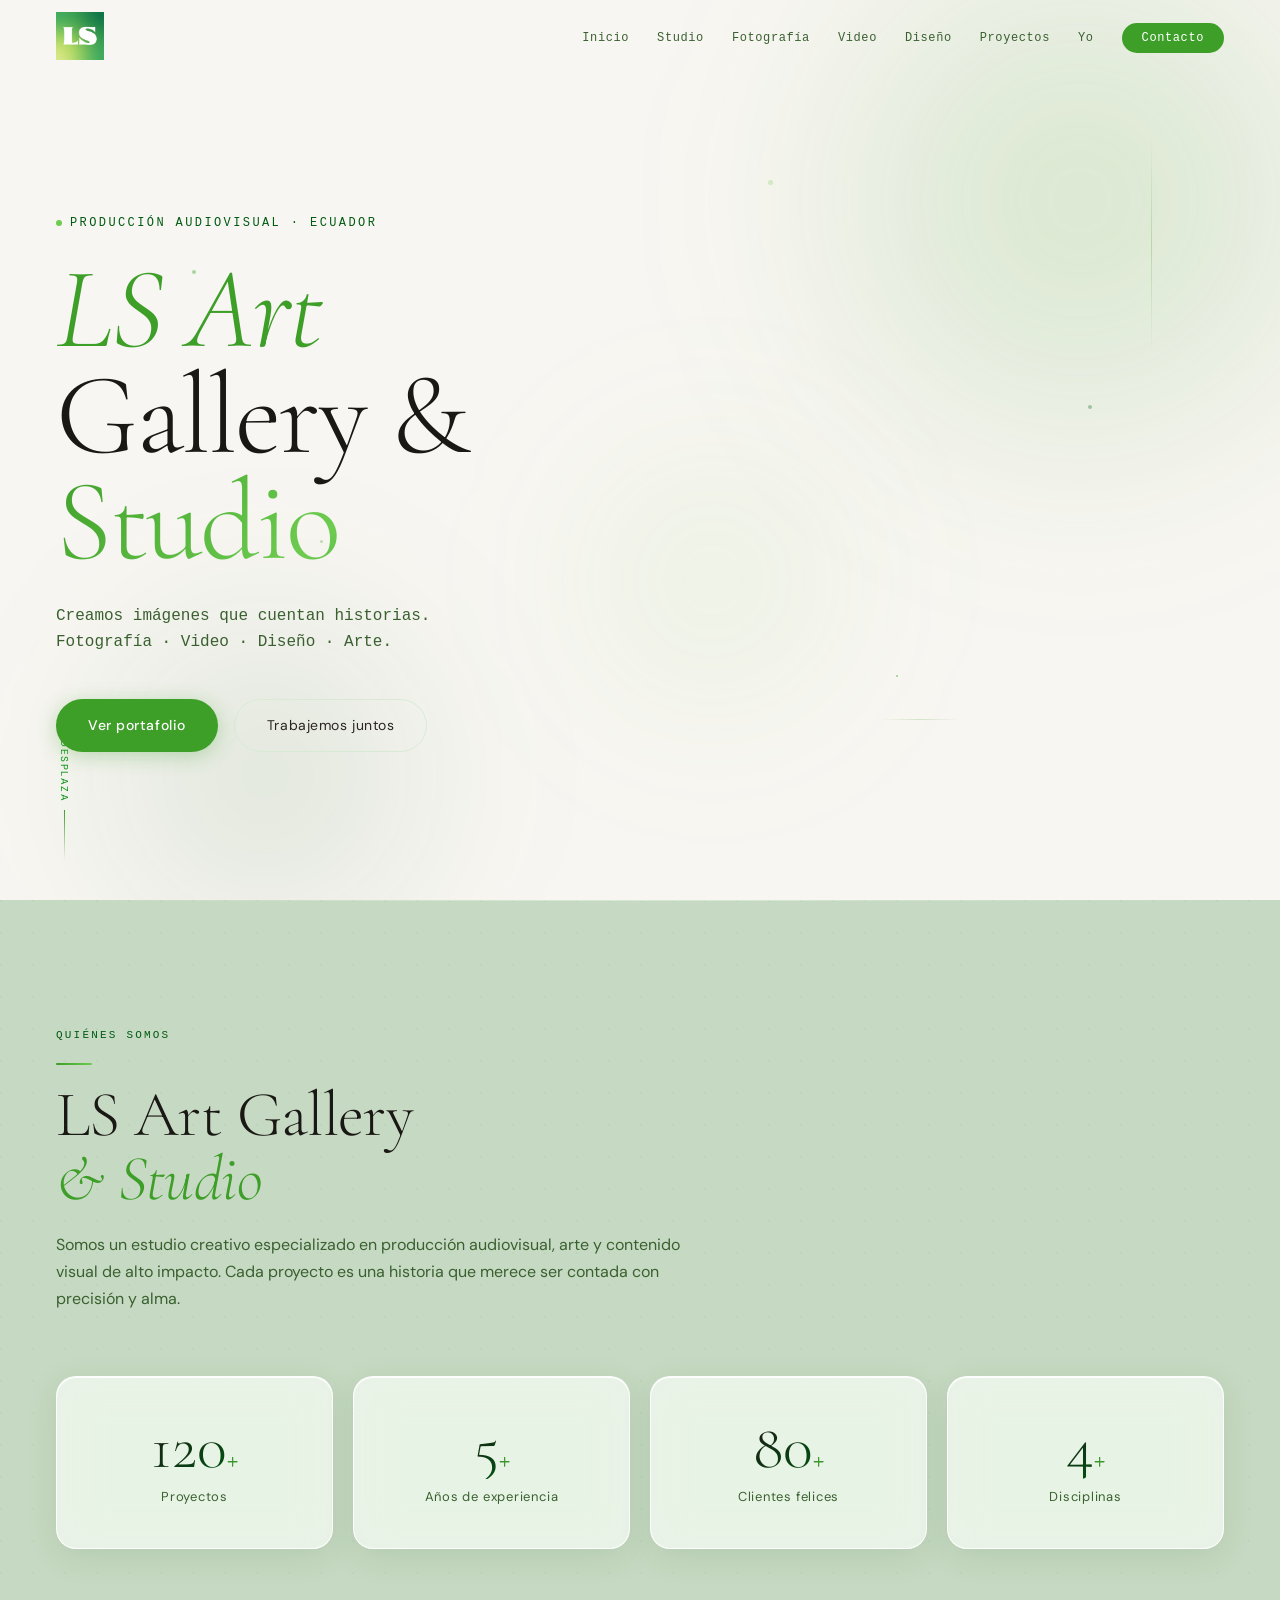
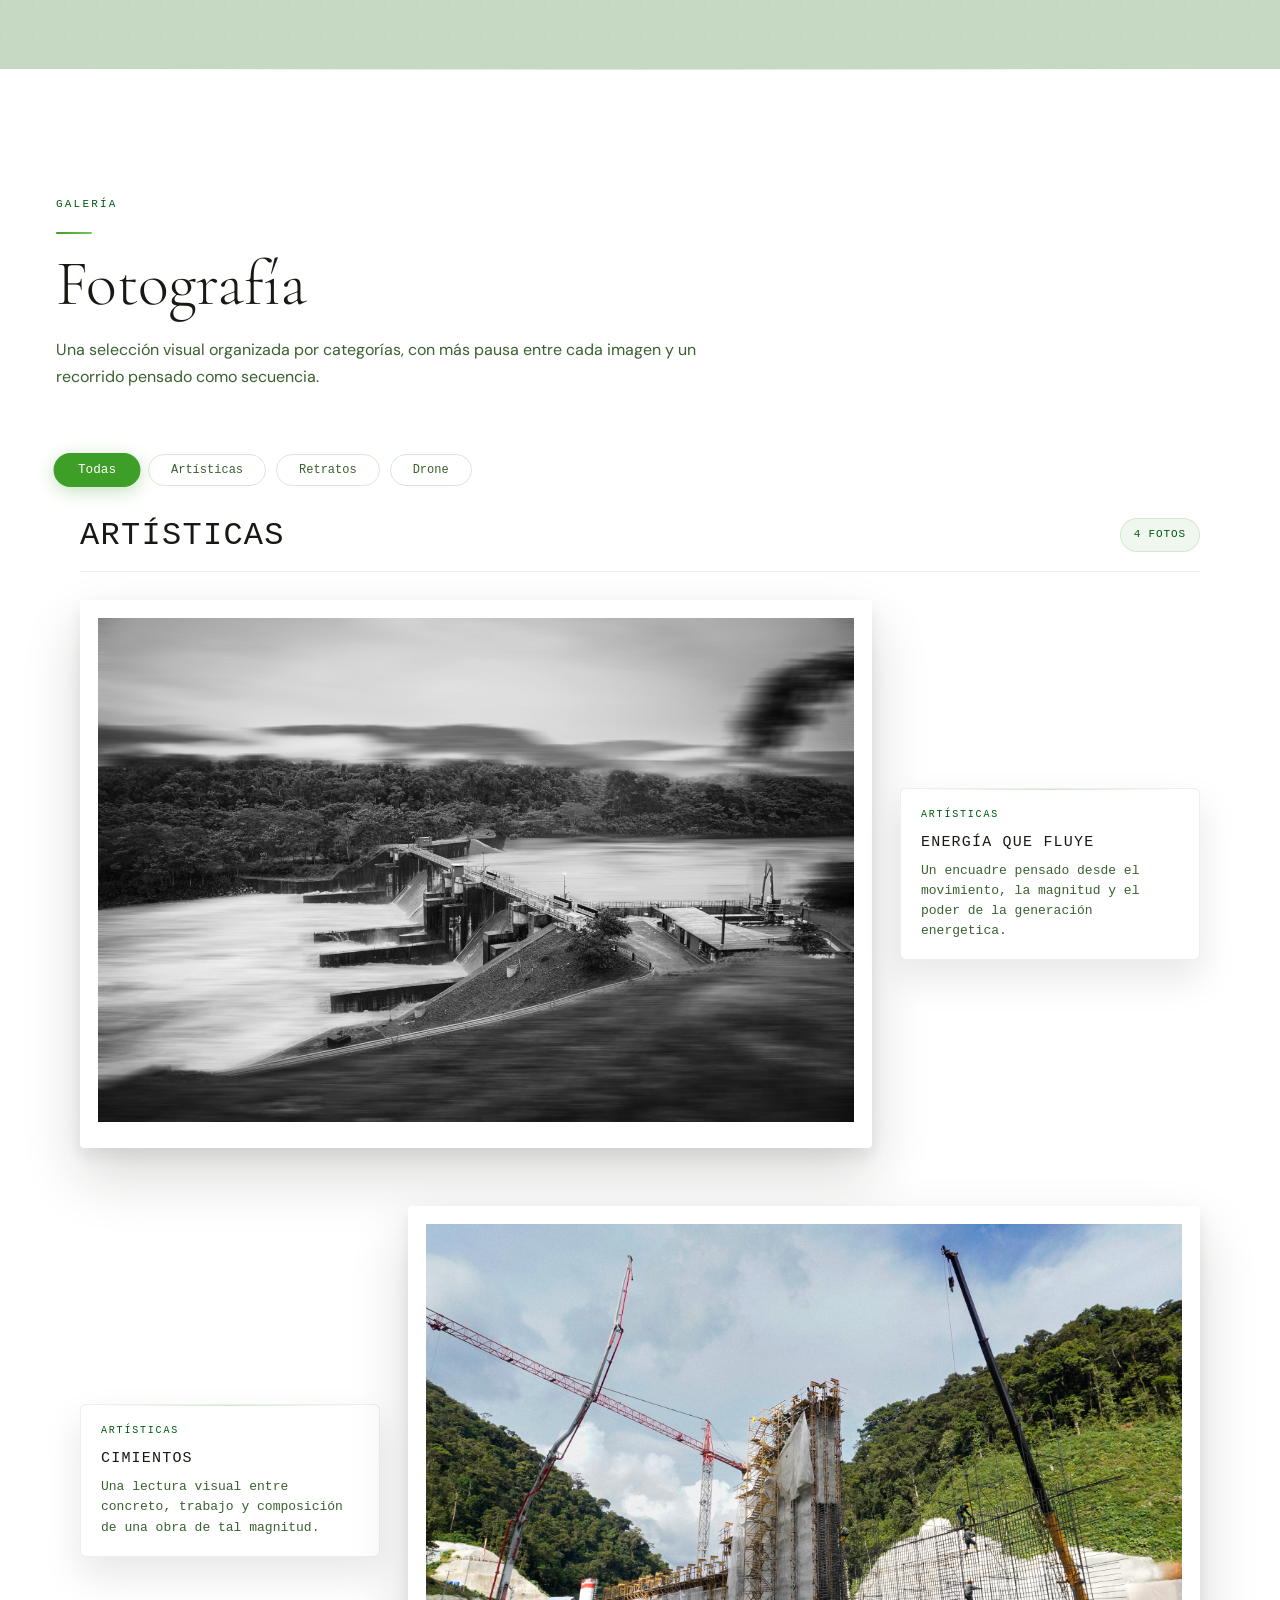
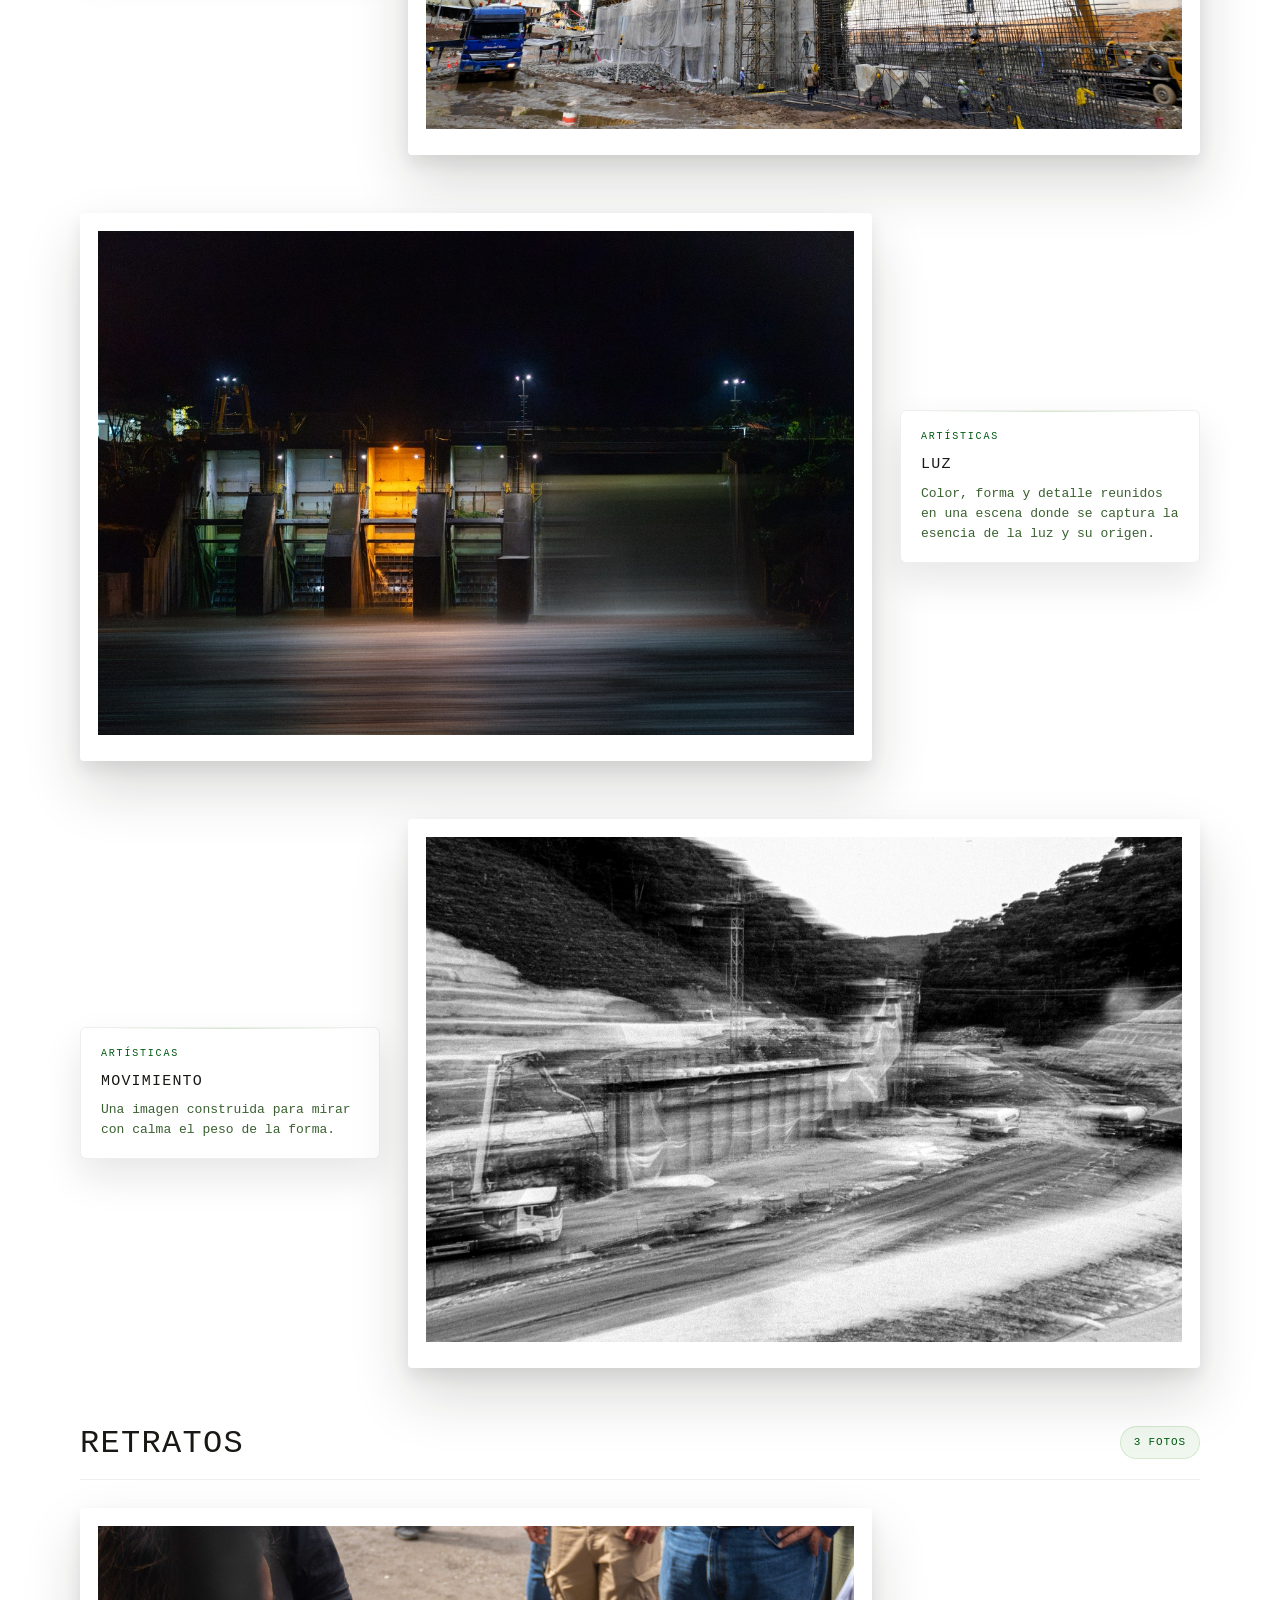
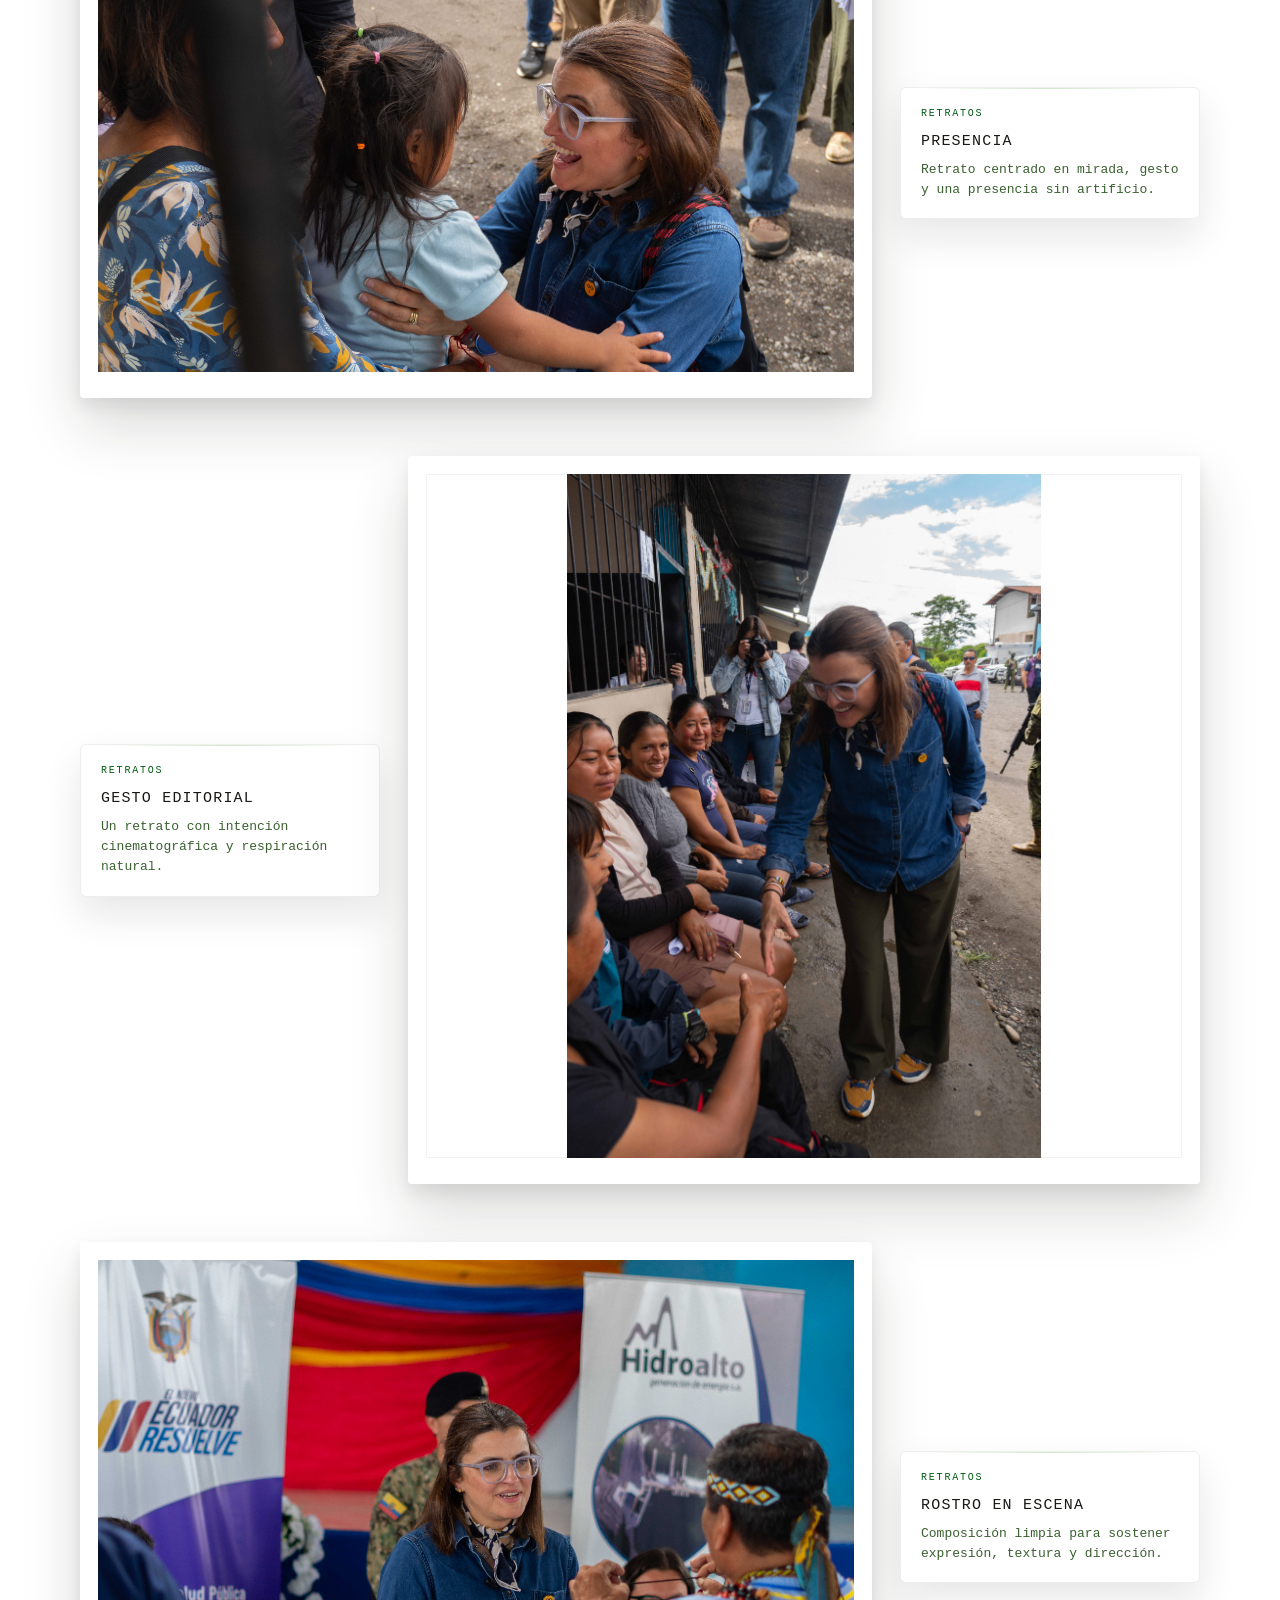
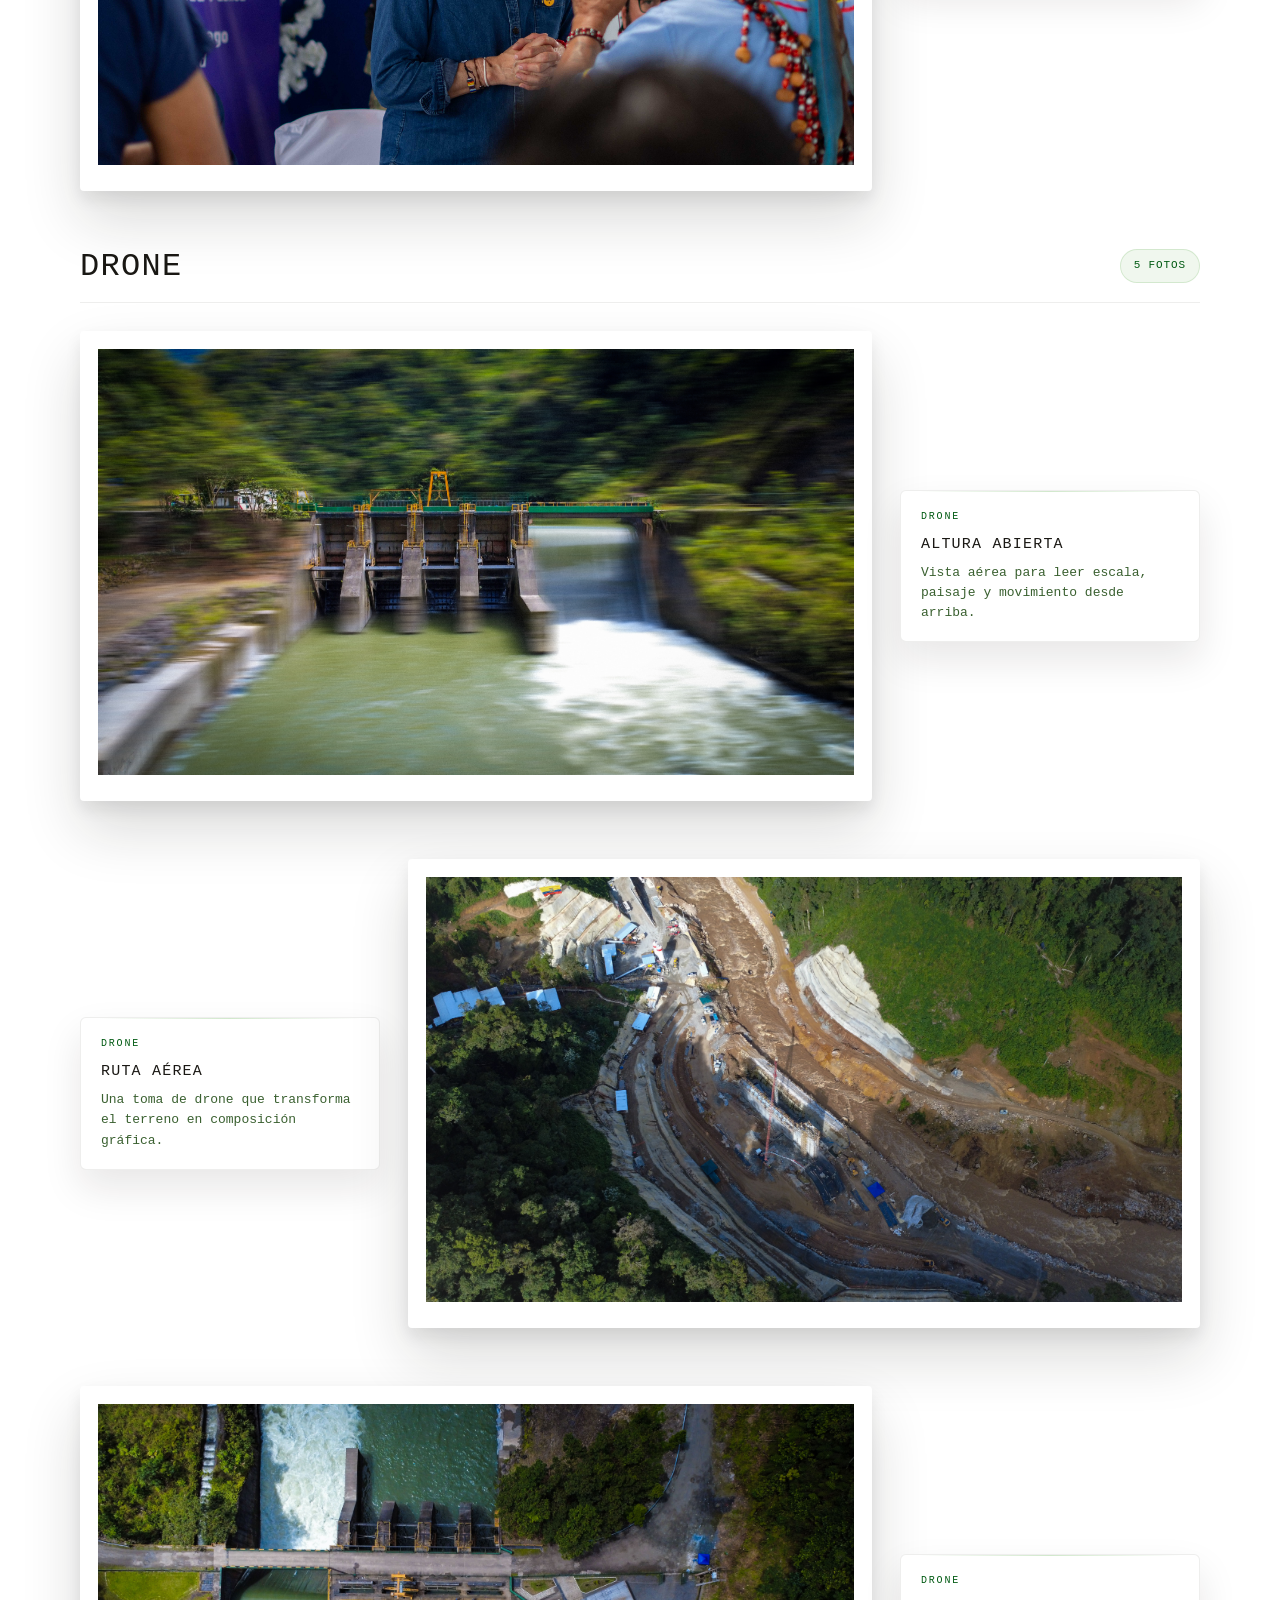
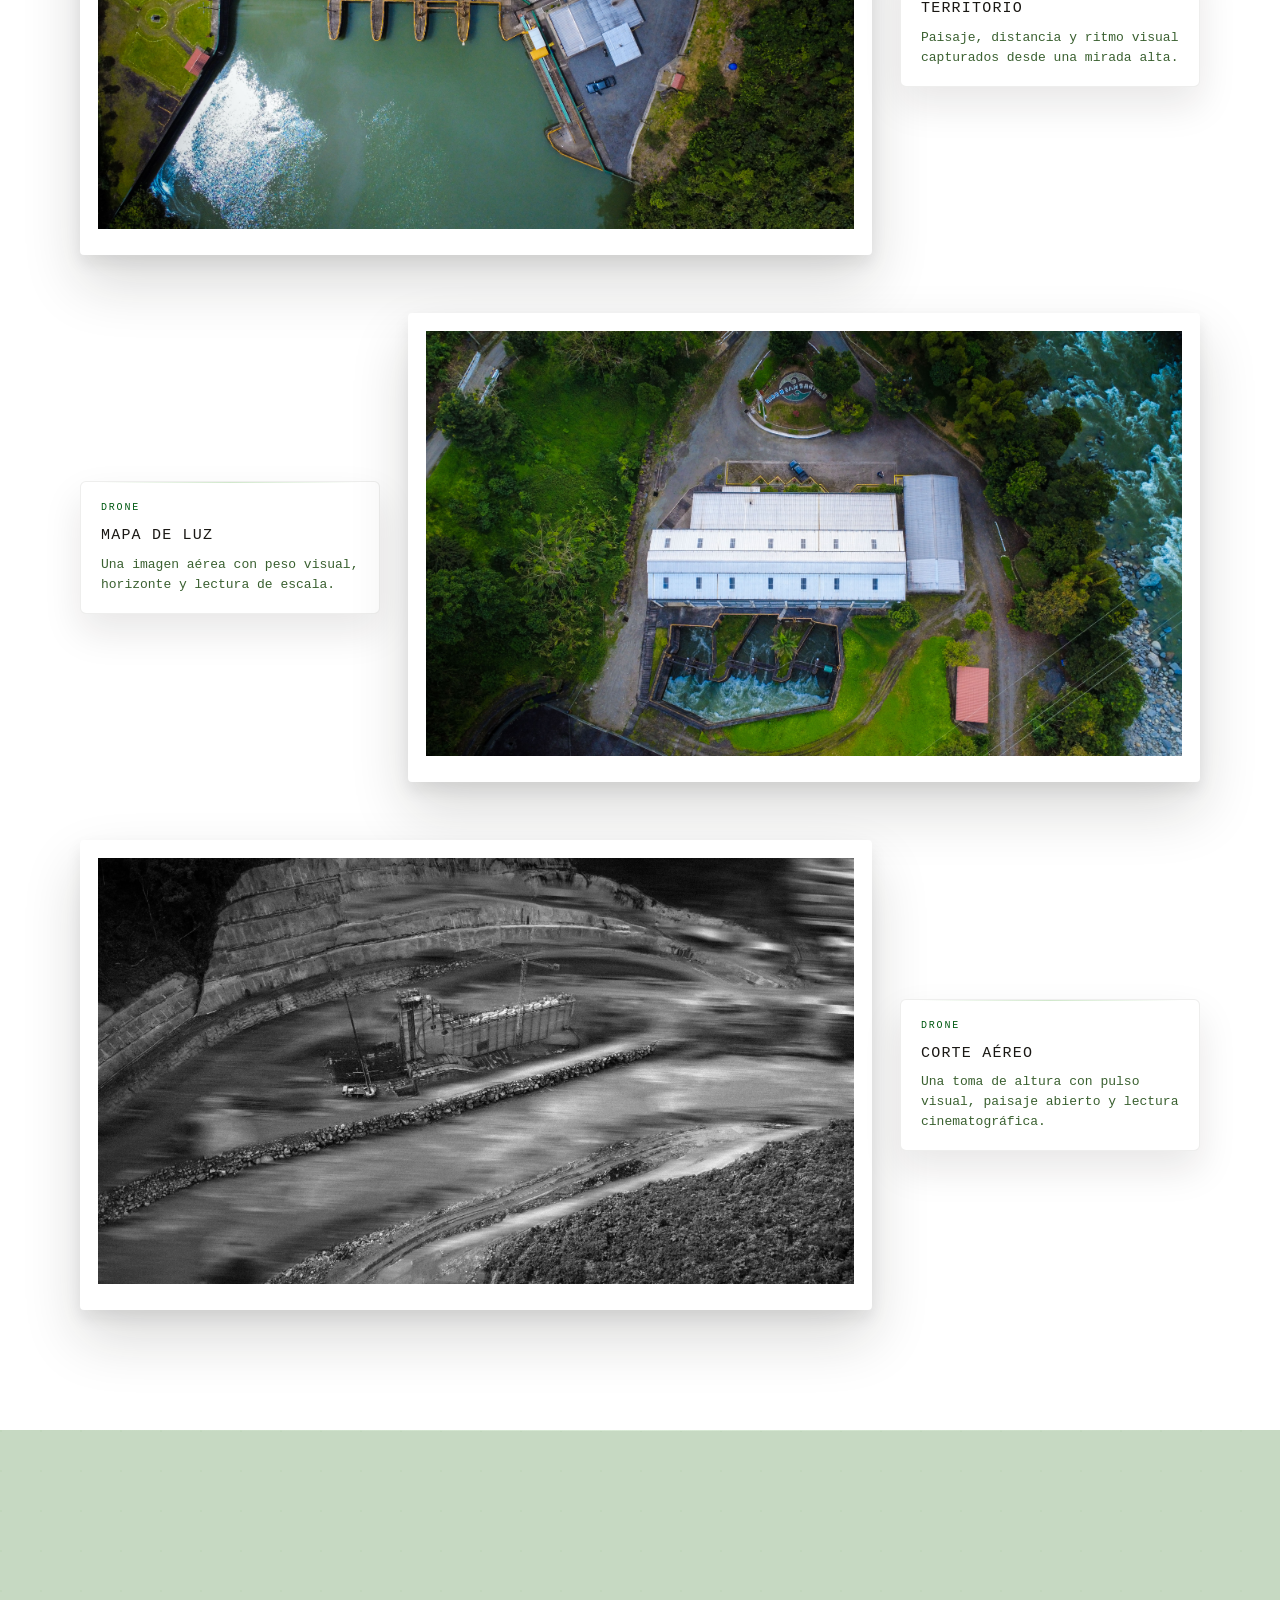
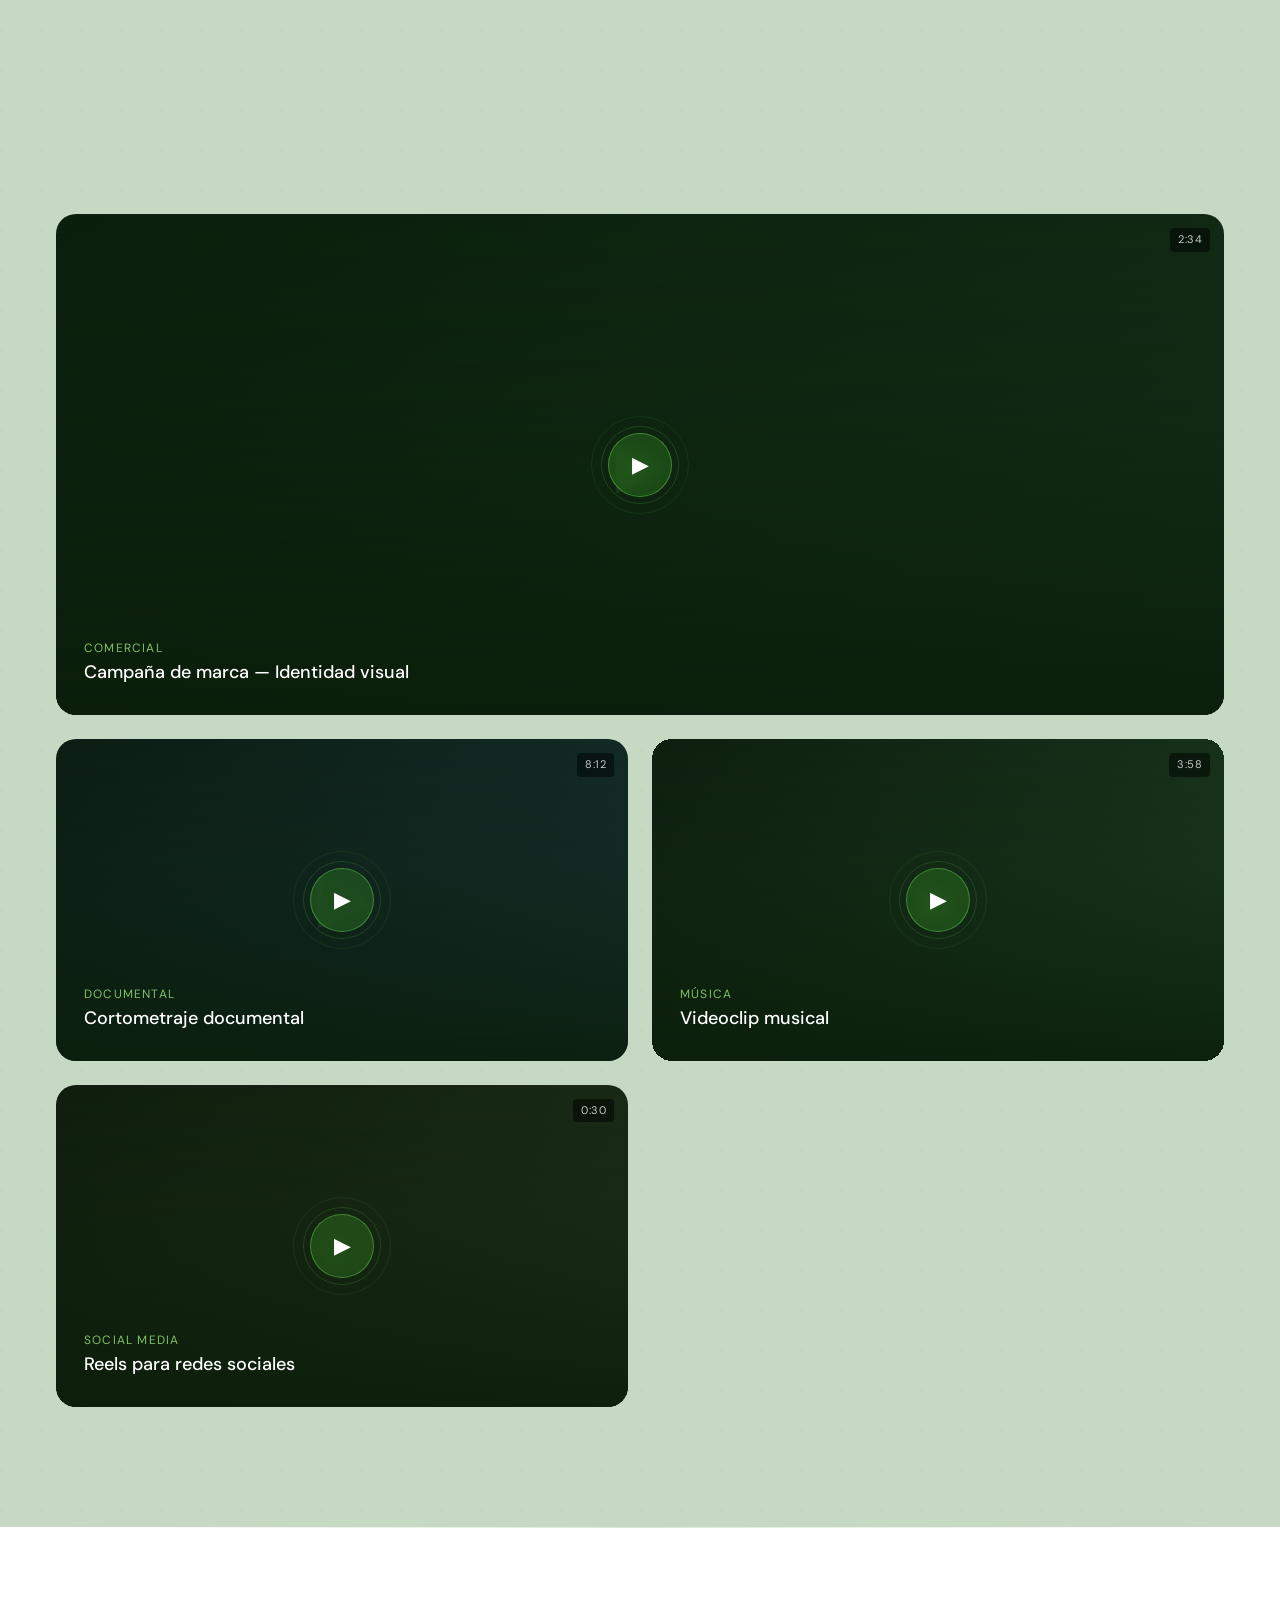
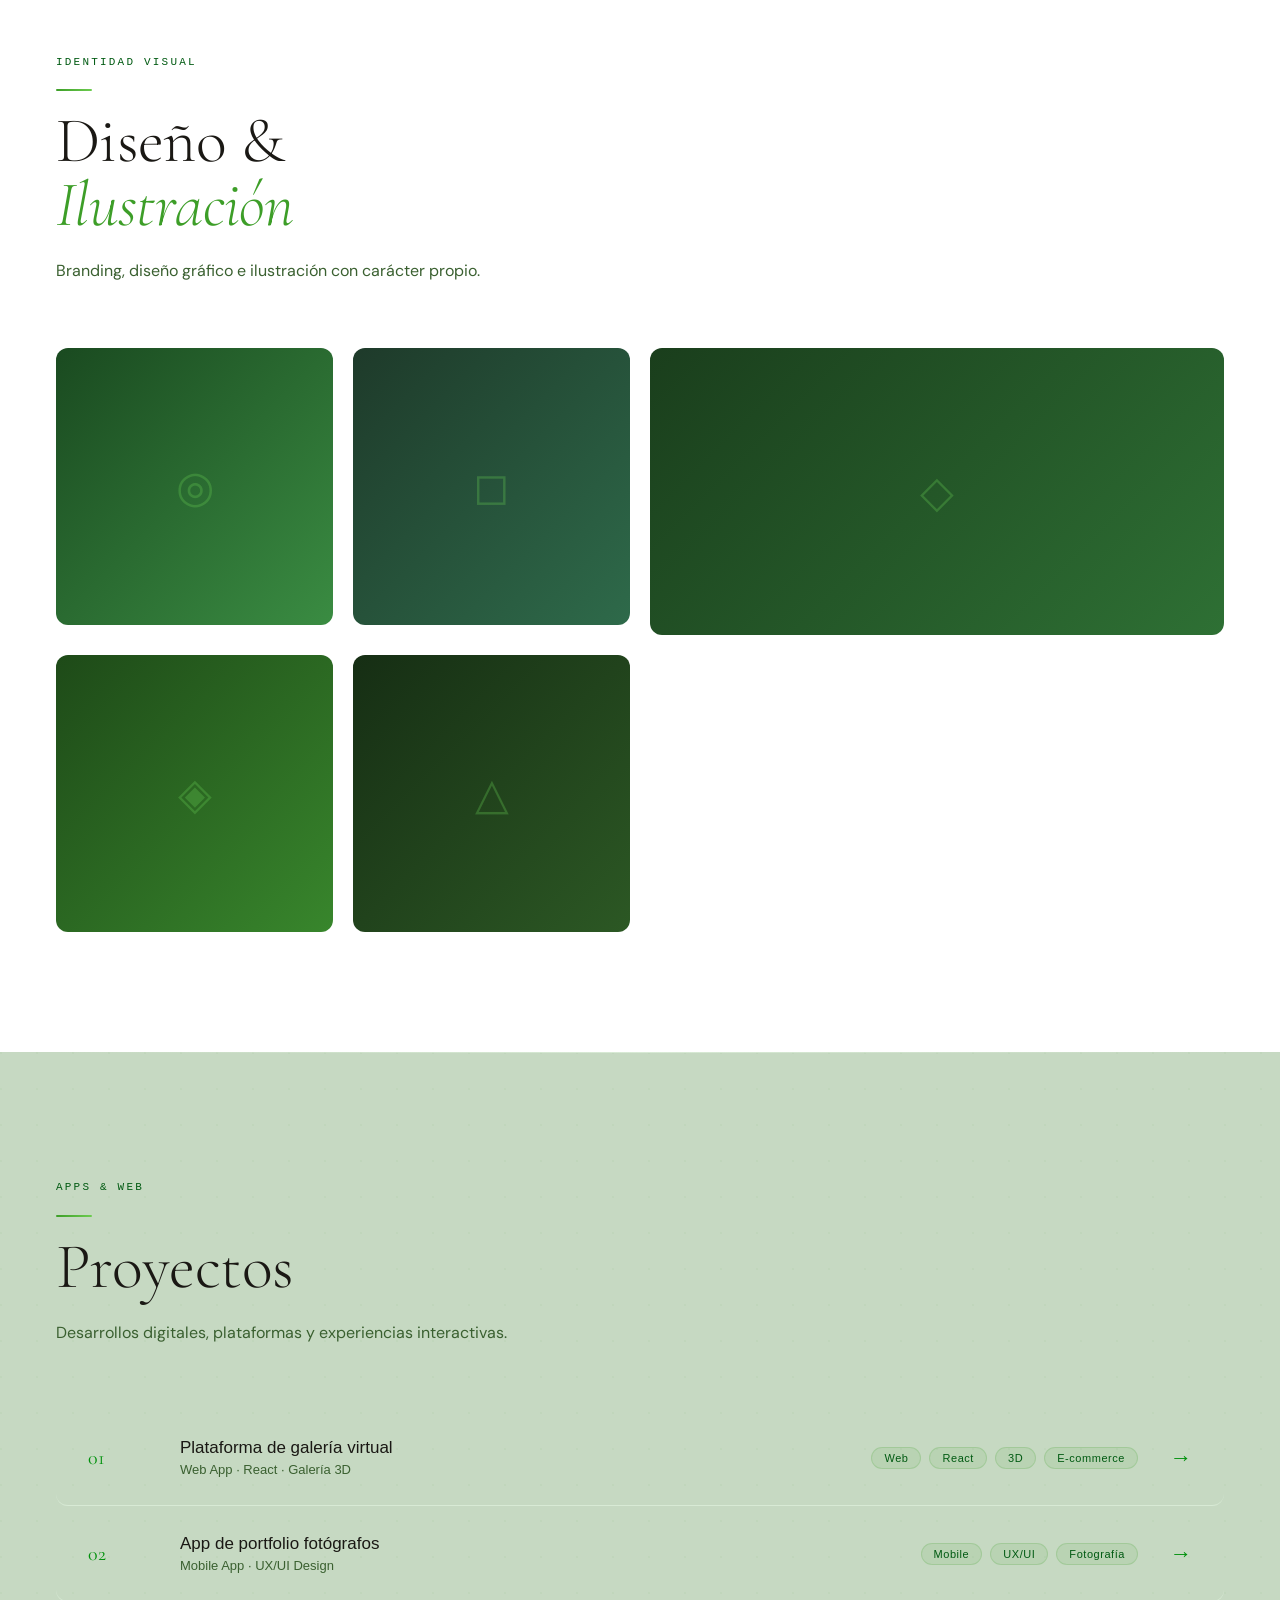
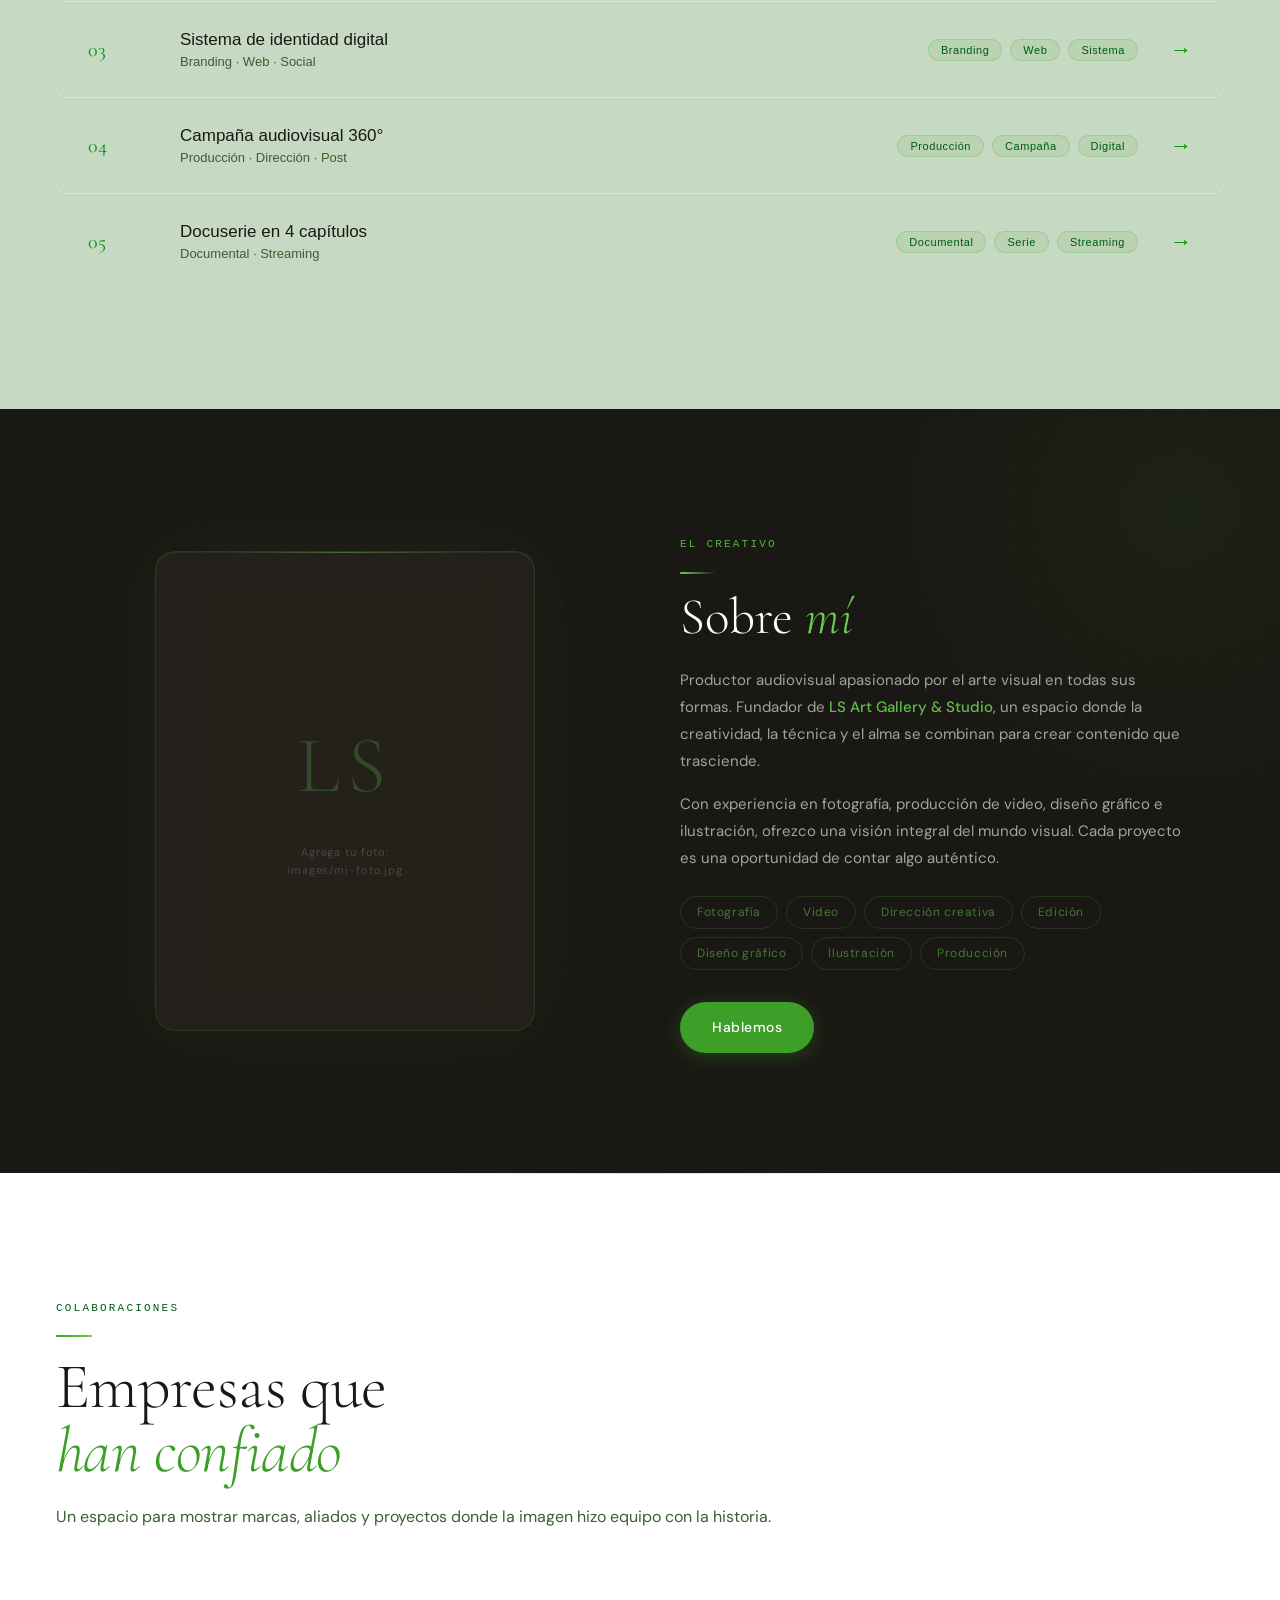
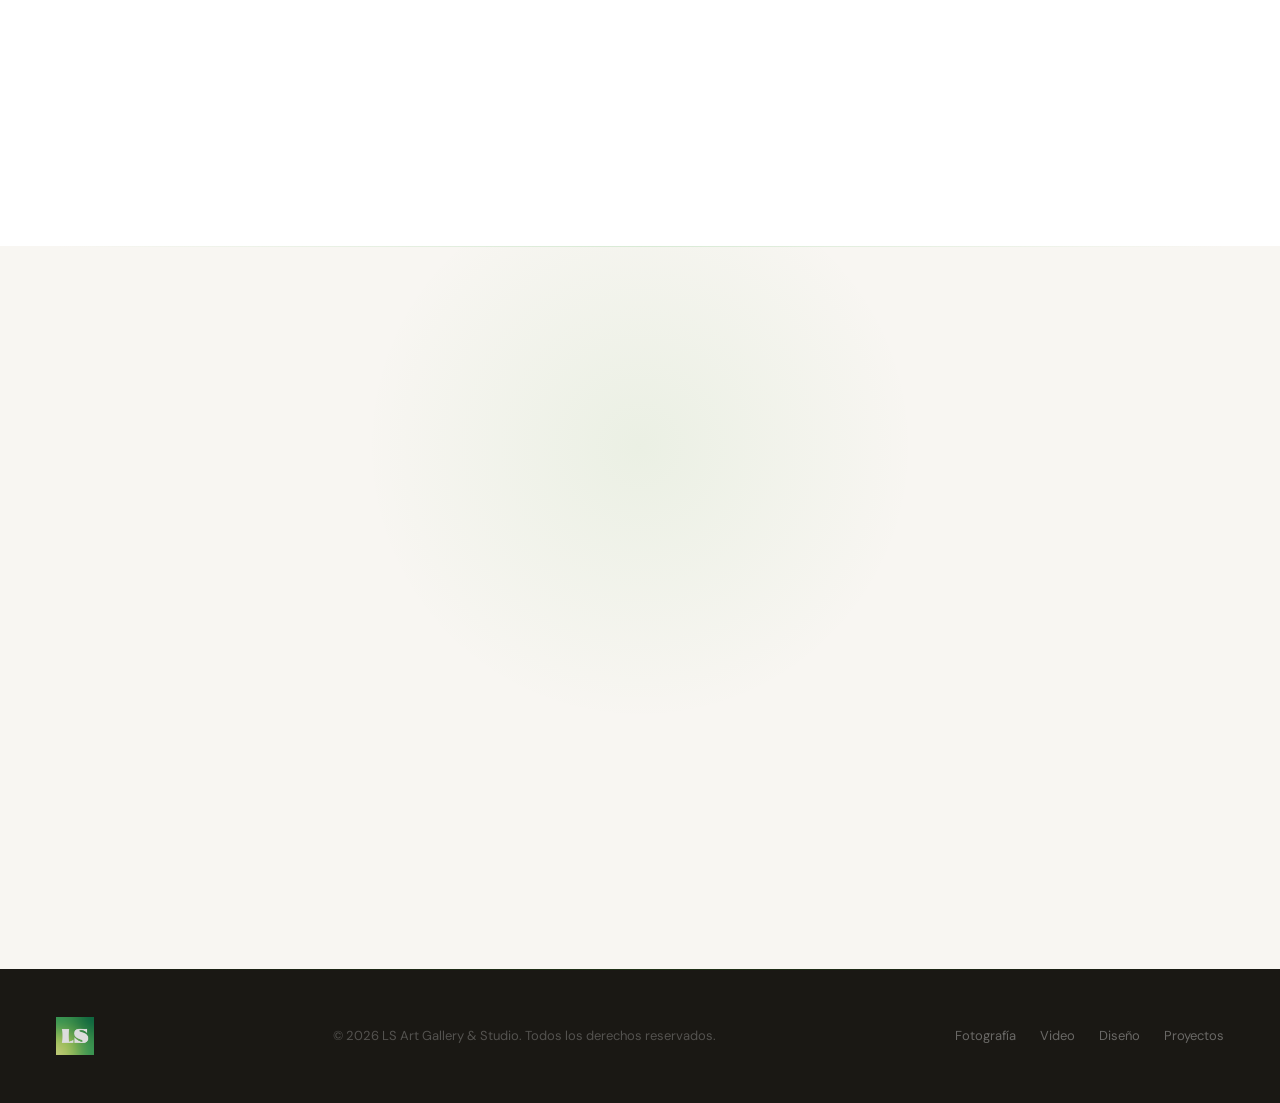
==== commit 1a0e27a7: "logosv2" ====
--- a/index.html
+++ b/index.html
@@ -552,7 +552,7 @@
   </div>
   <div class="logos-grid">
     <div class="logo-slot rv rv1">
-      <img src="/ls-final/images/client-symbol.svg" alt="Marca colaboradora" loading="lazy" decoding="async">
+      <img src="/ls-final/images/Aeroflex.png" alt="Aeroflex" loading="lazy" decoding="async">
     </div>
     <div class="logo-slot rv rv2">
       <img src="/ls-final/images/client-enermax.png" alt="Enermax S.A." loading="lazy" decoding="async">
@@ -561,7 +561,7 @@
       <img src="/ls-final/images/client-hidrosanbartolo.png" alt="Hidrosanbartolo" loading="lazy" decoding="async">
     </div>
     <div class="logo-slot rv rv4">
-      <img src="/ls-final/images/client-hidroriente.svg" alt="Hidroriente S.A." loading="lazy" decoding="async">
+      <img src="/ls-final/images/Hidroriente.png" alt="Hidroriente S.A." loading="lazy" decoding="async">
     </div>
     <div class="logo-slot rv rv1">
       <img src="/ls-final/images/client-hidroalto.png" alt="Hidroalto Generación de Energía S.A." loading="lazy" decoding="async">
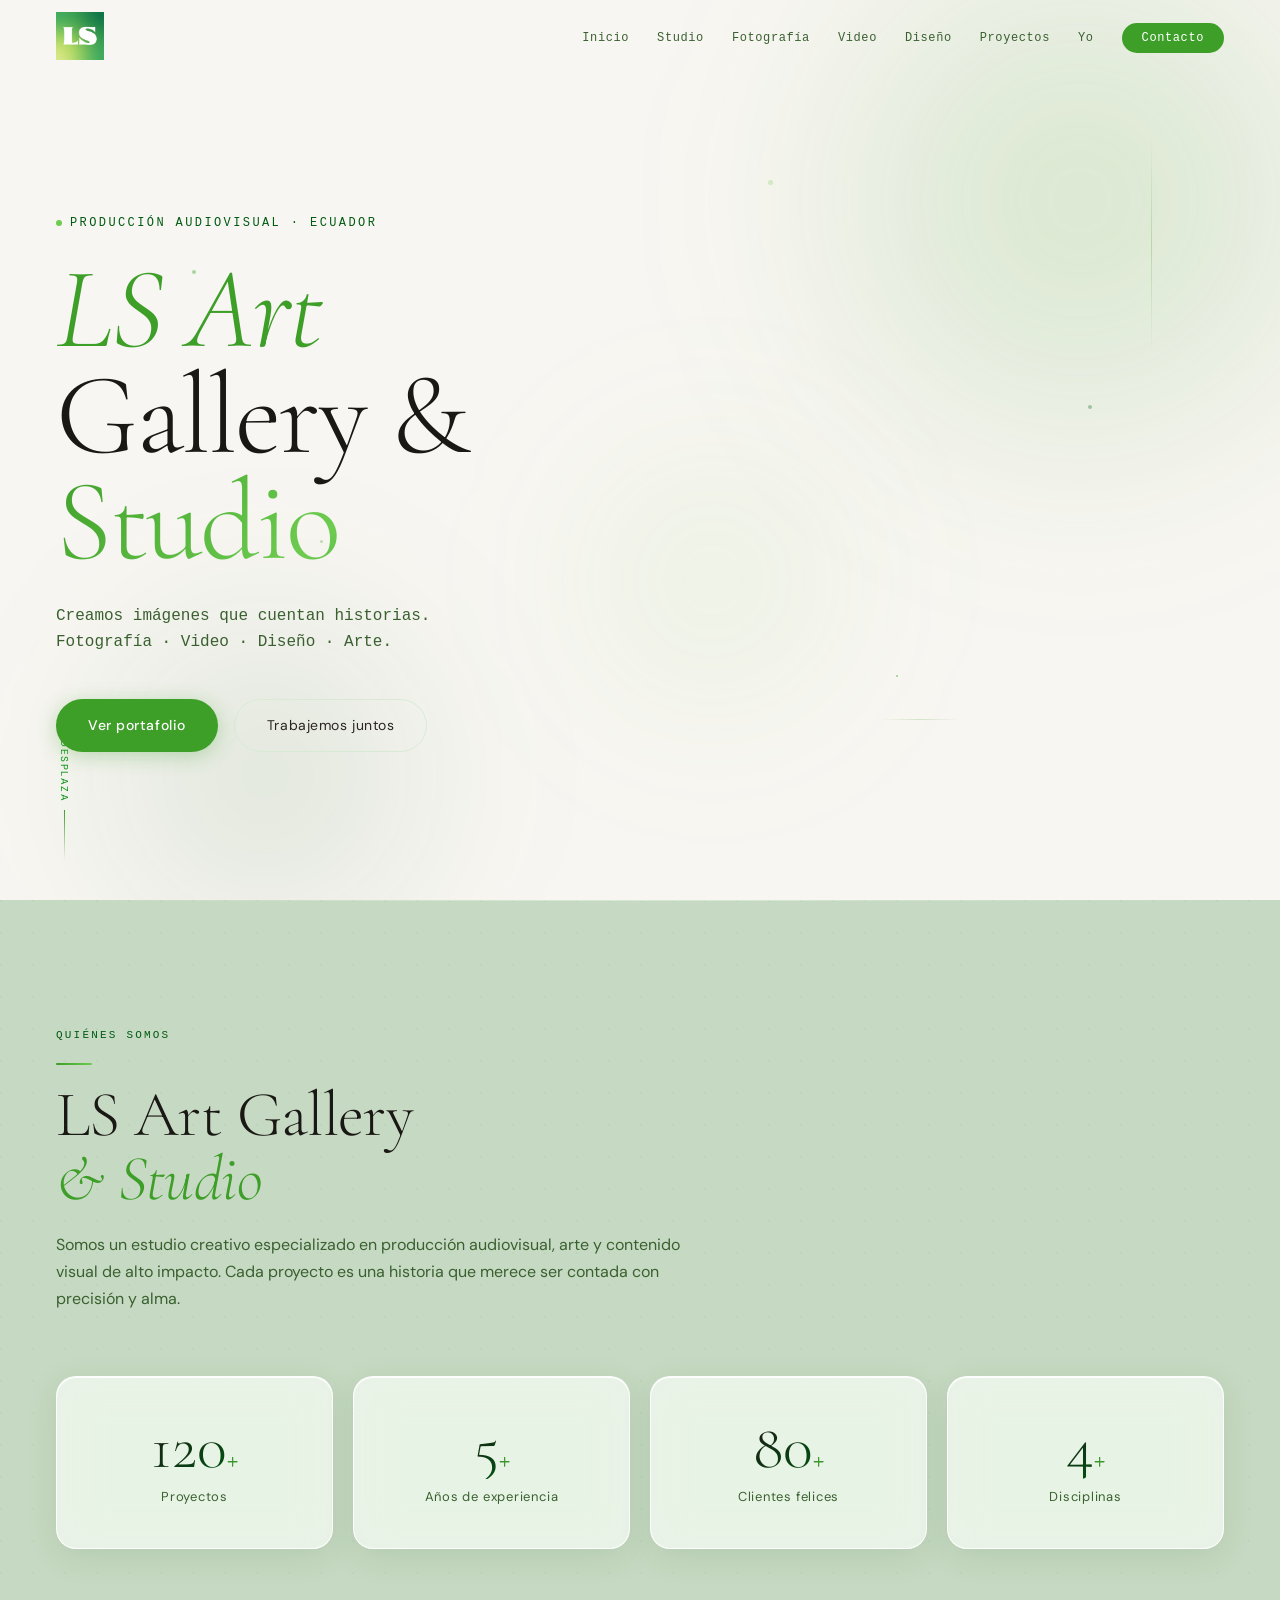
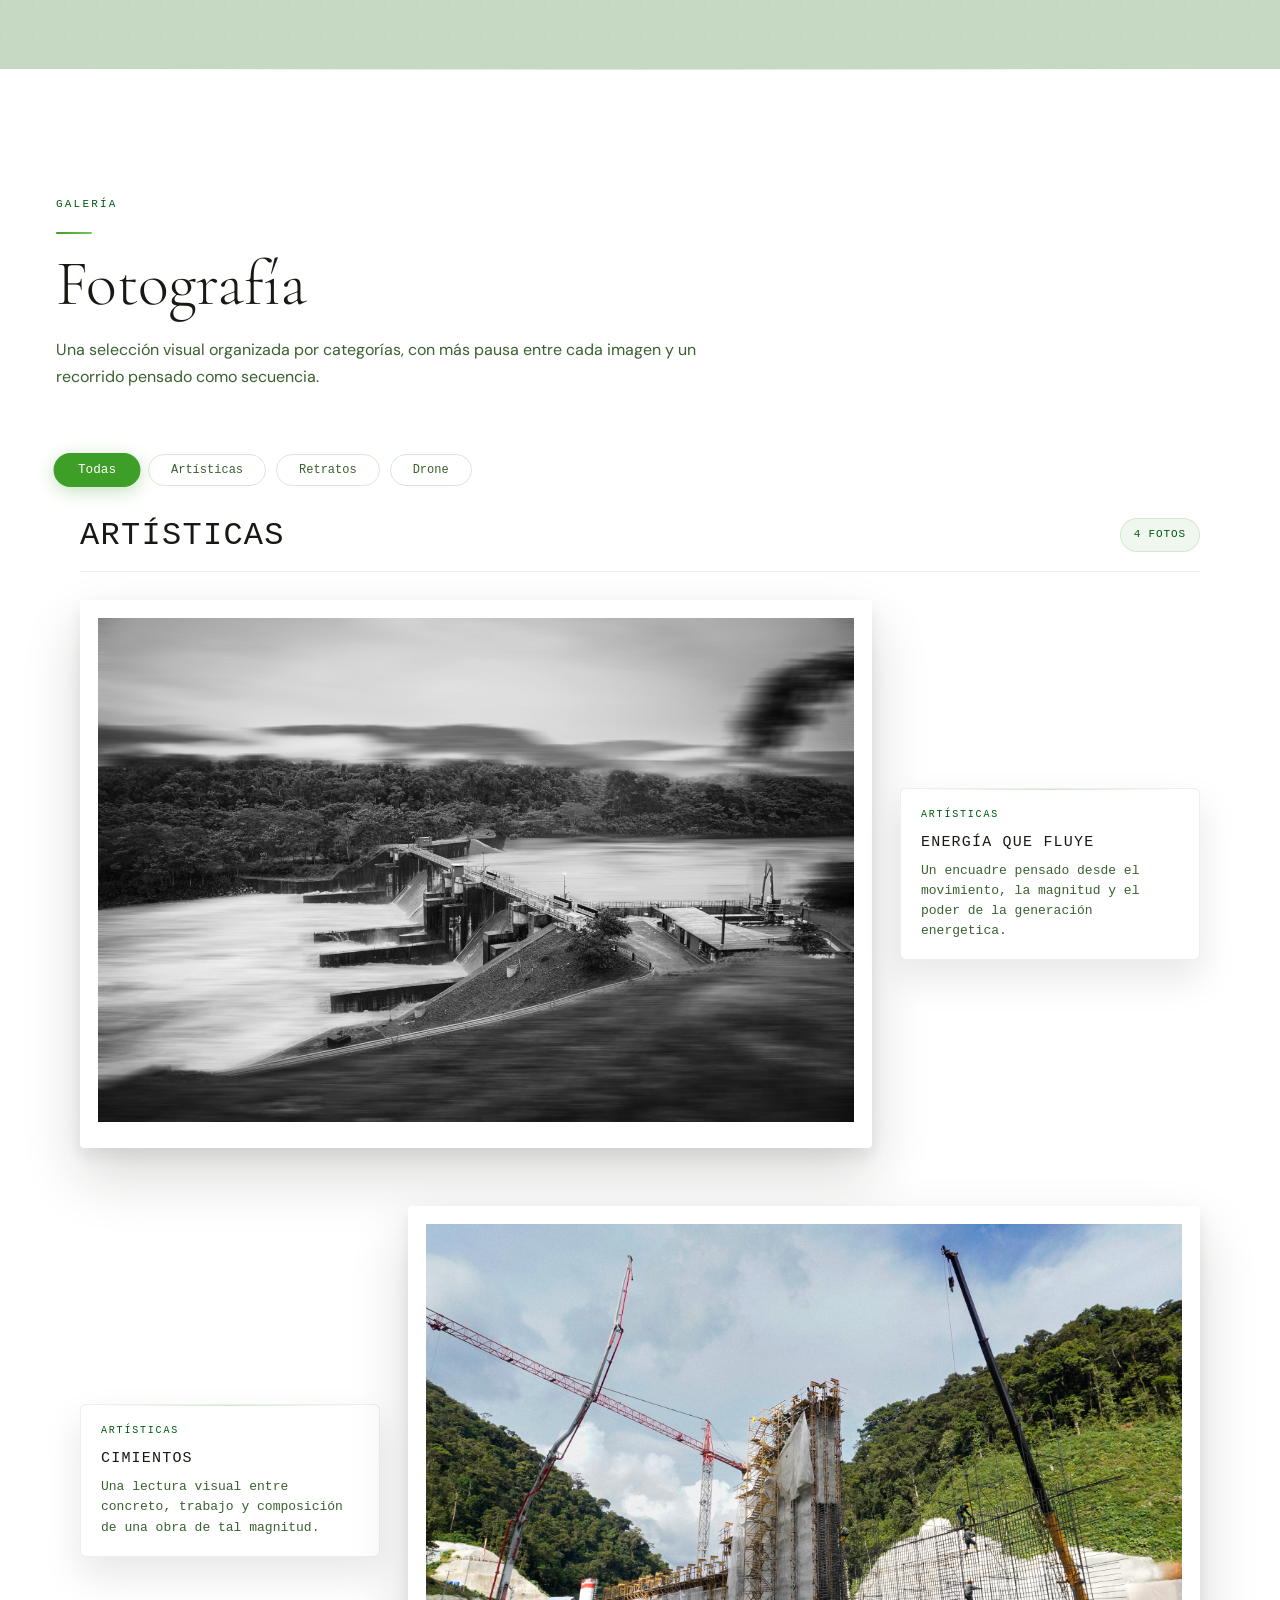
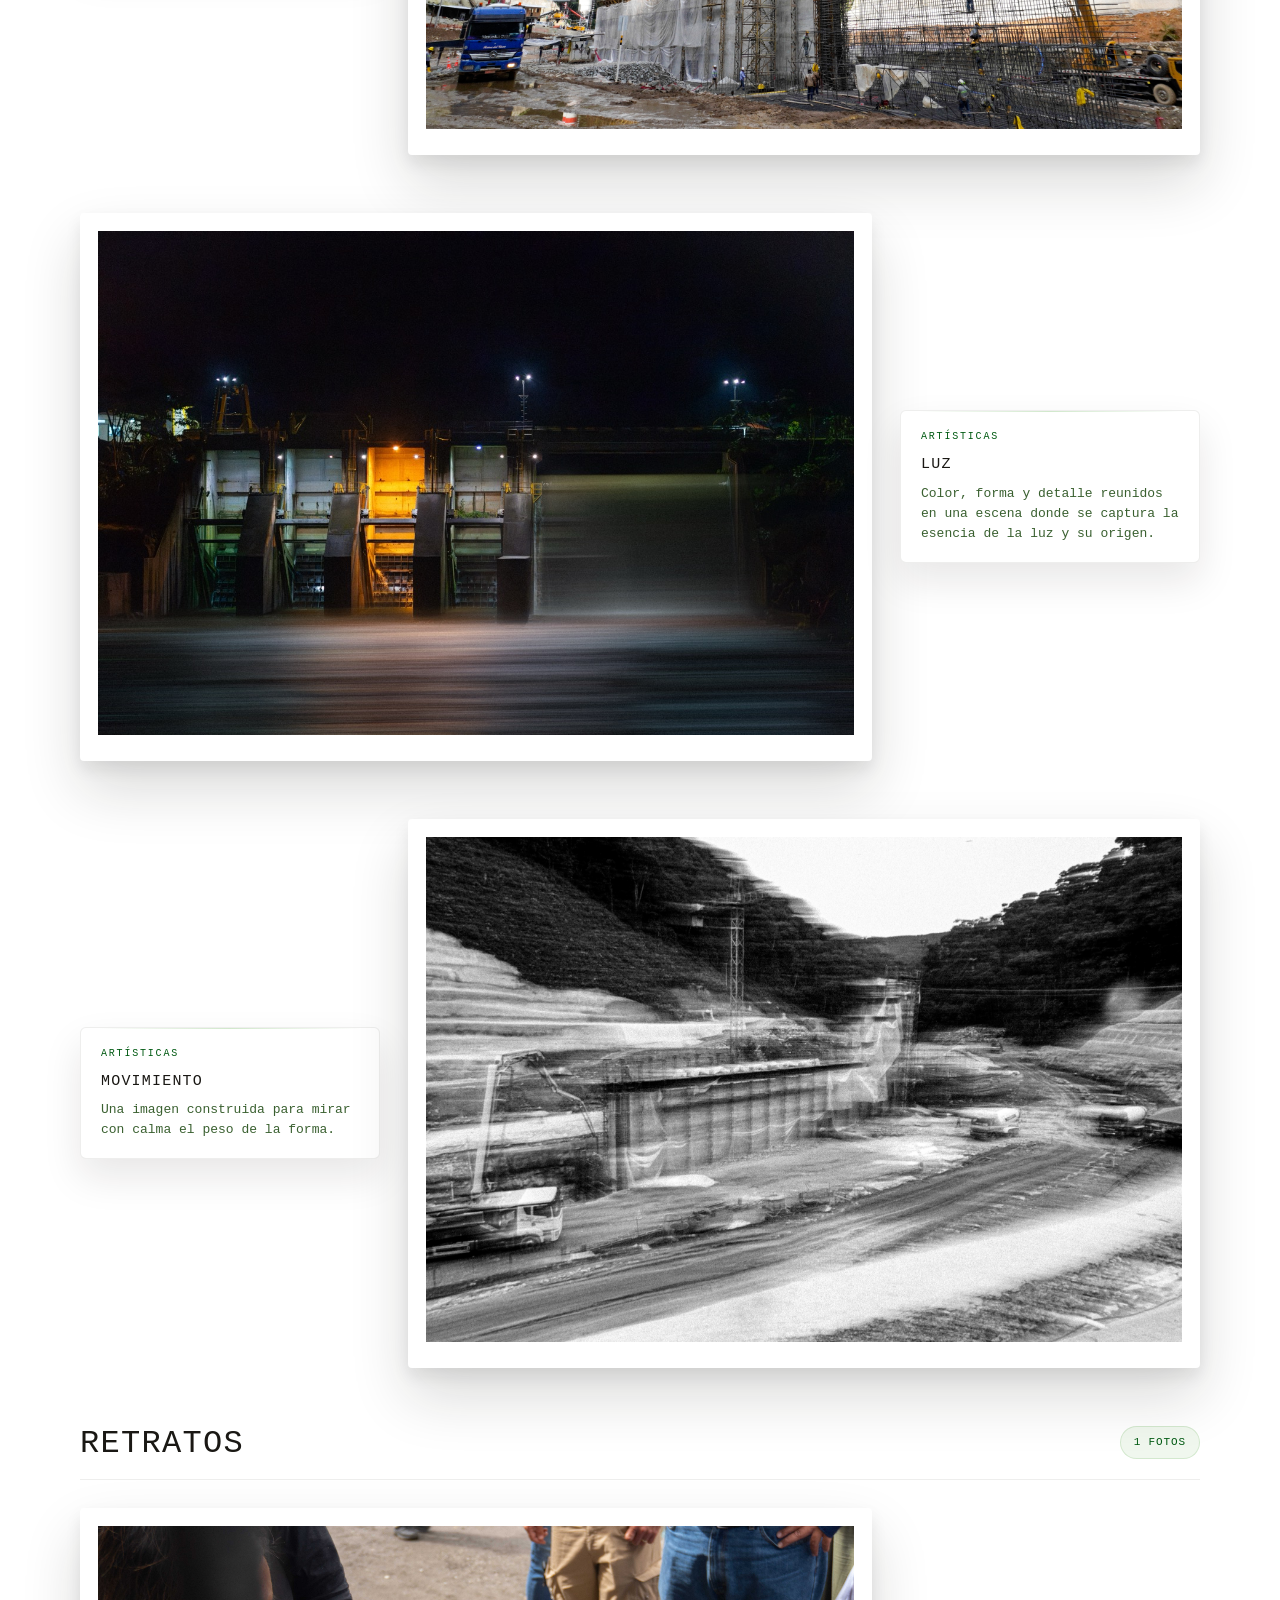
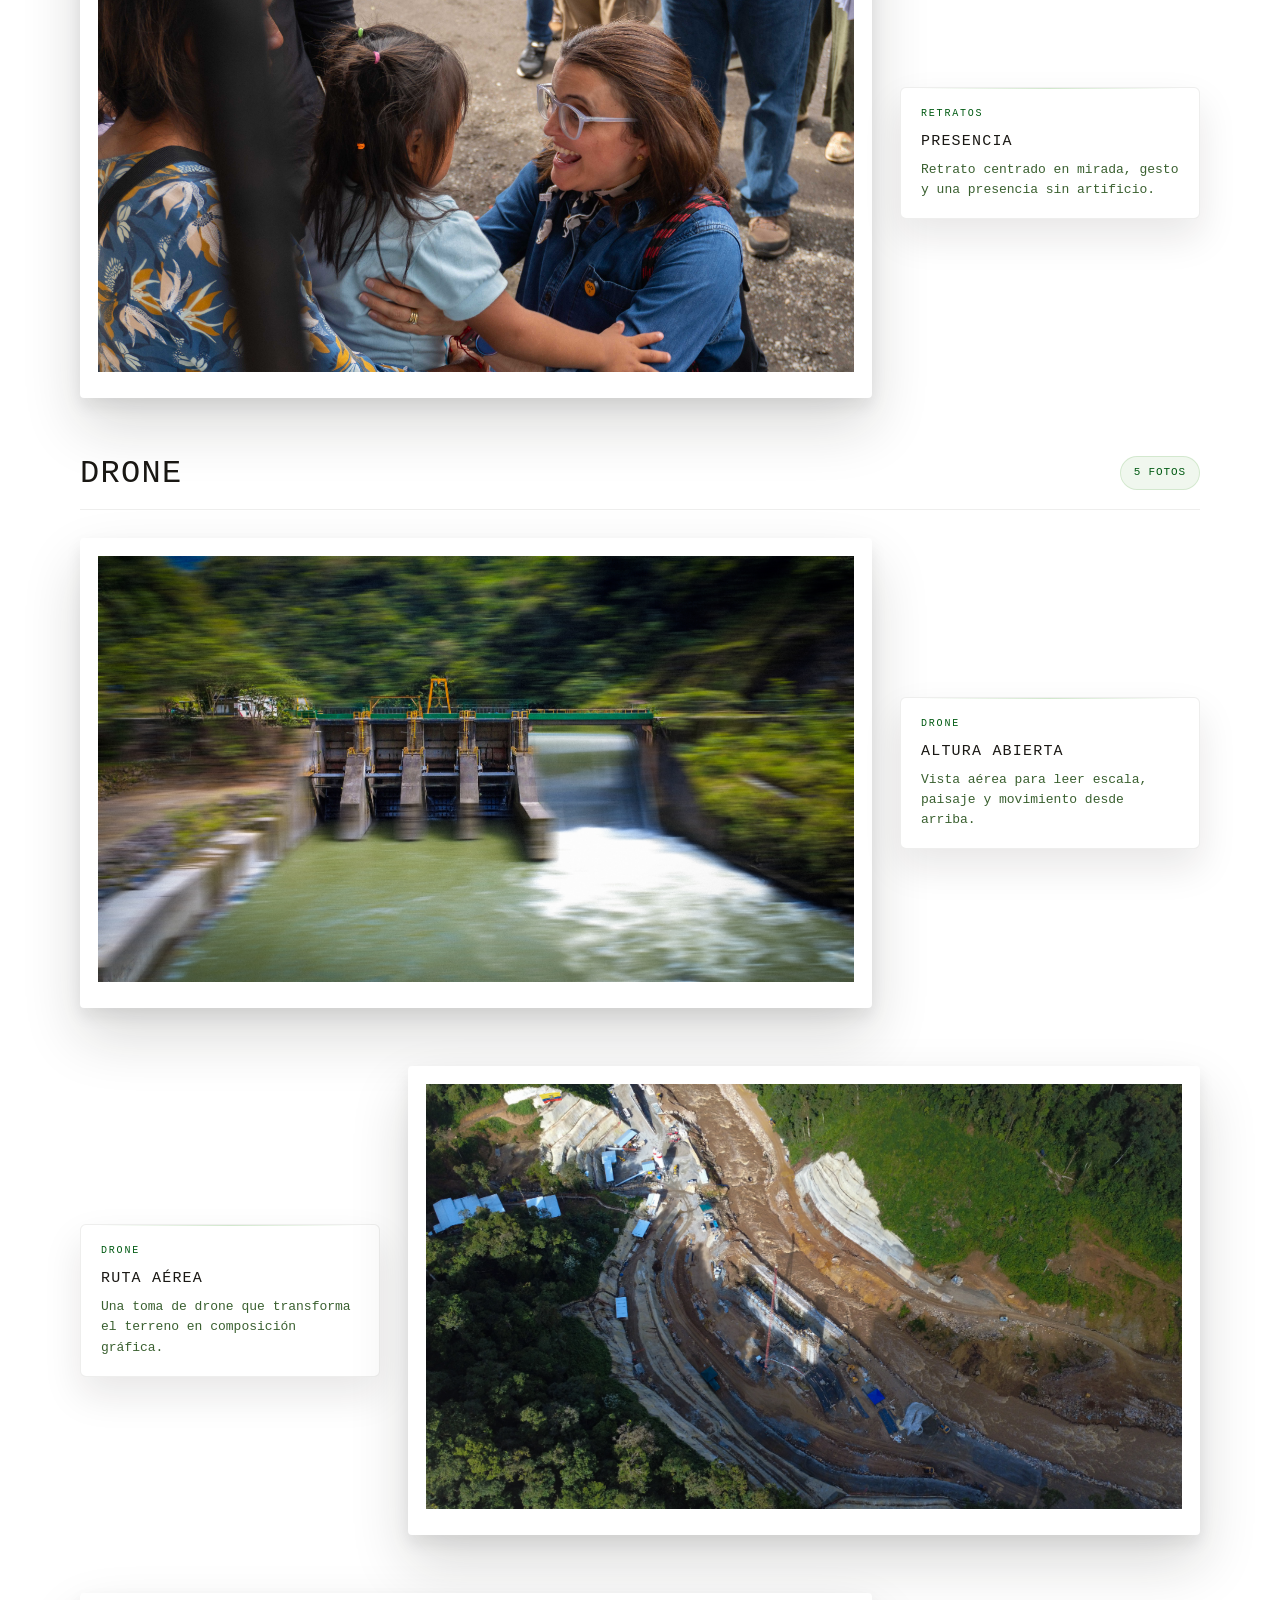
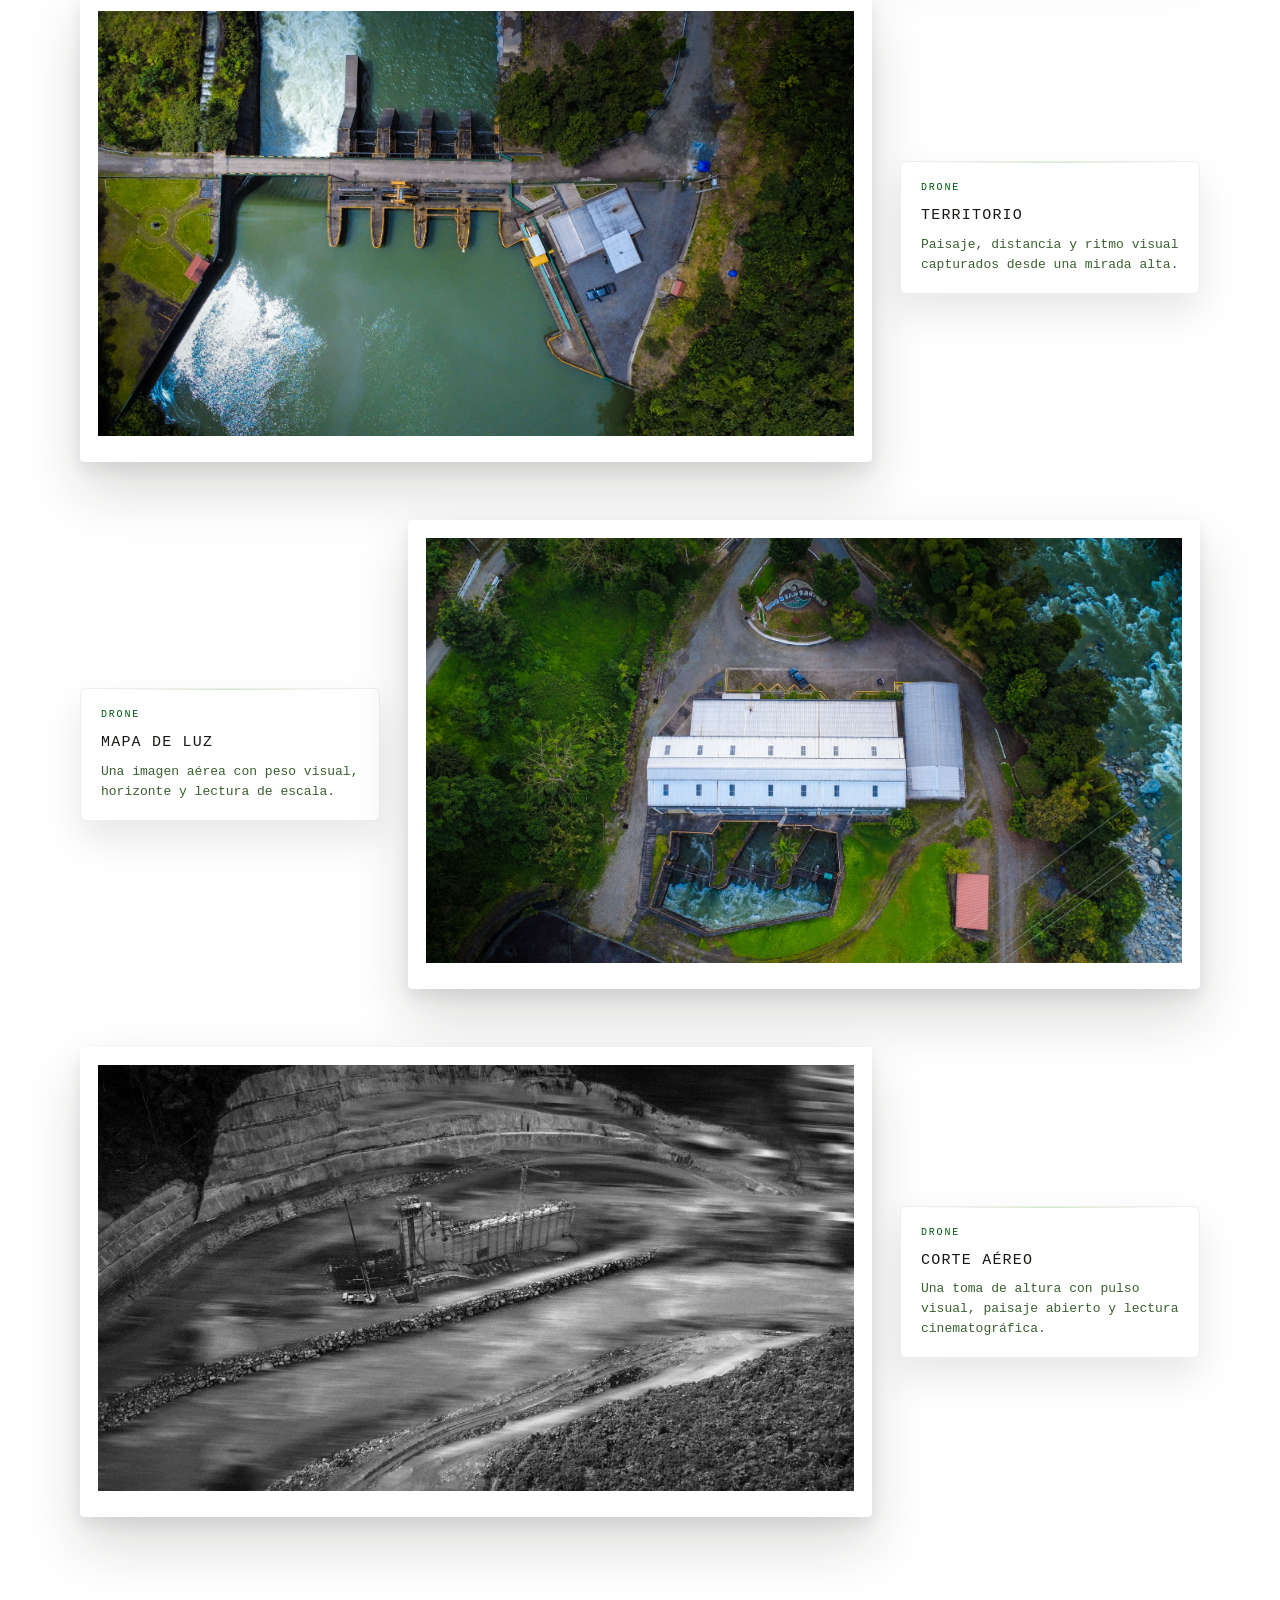
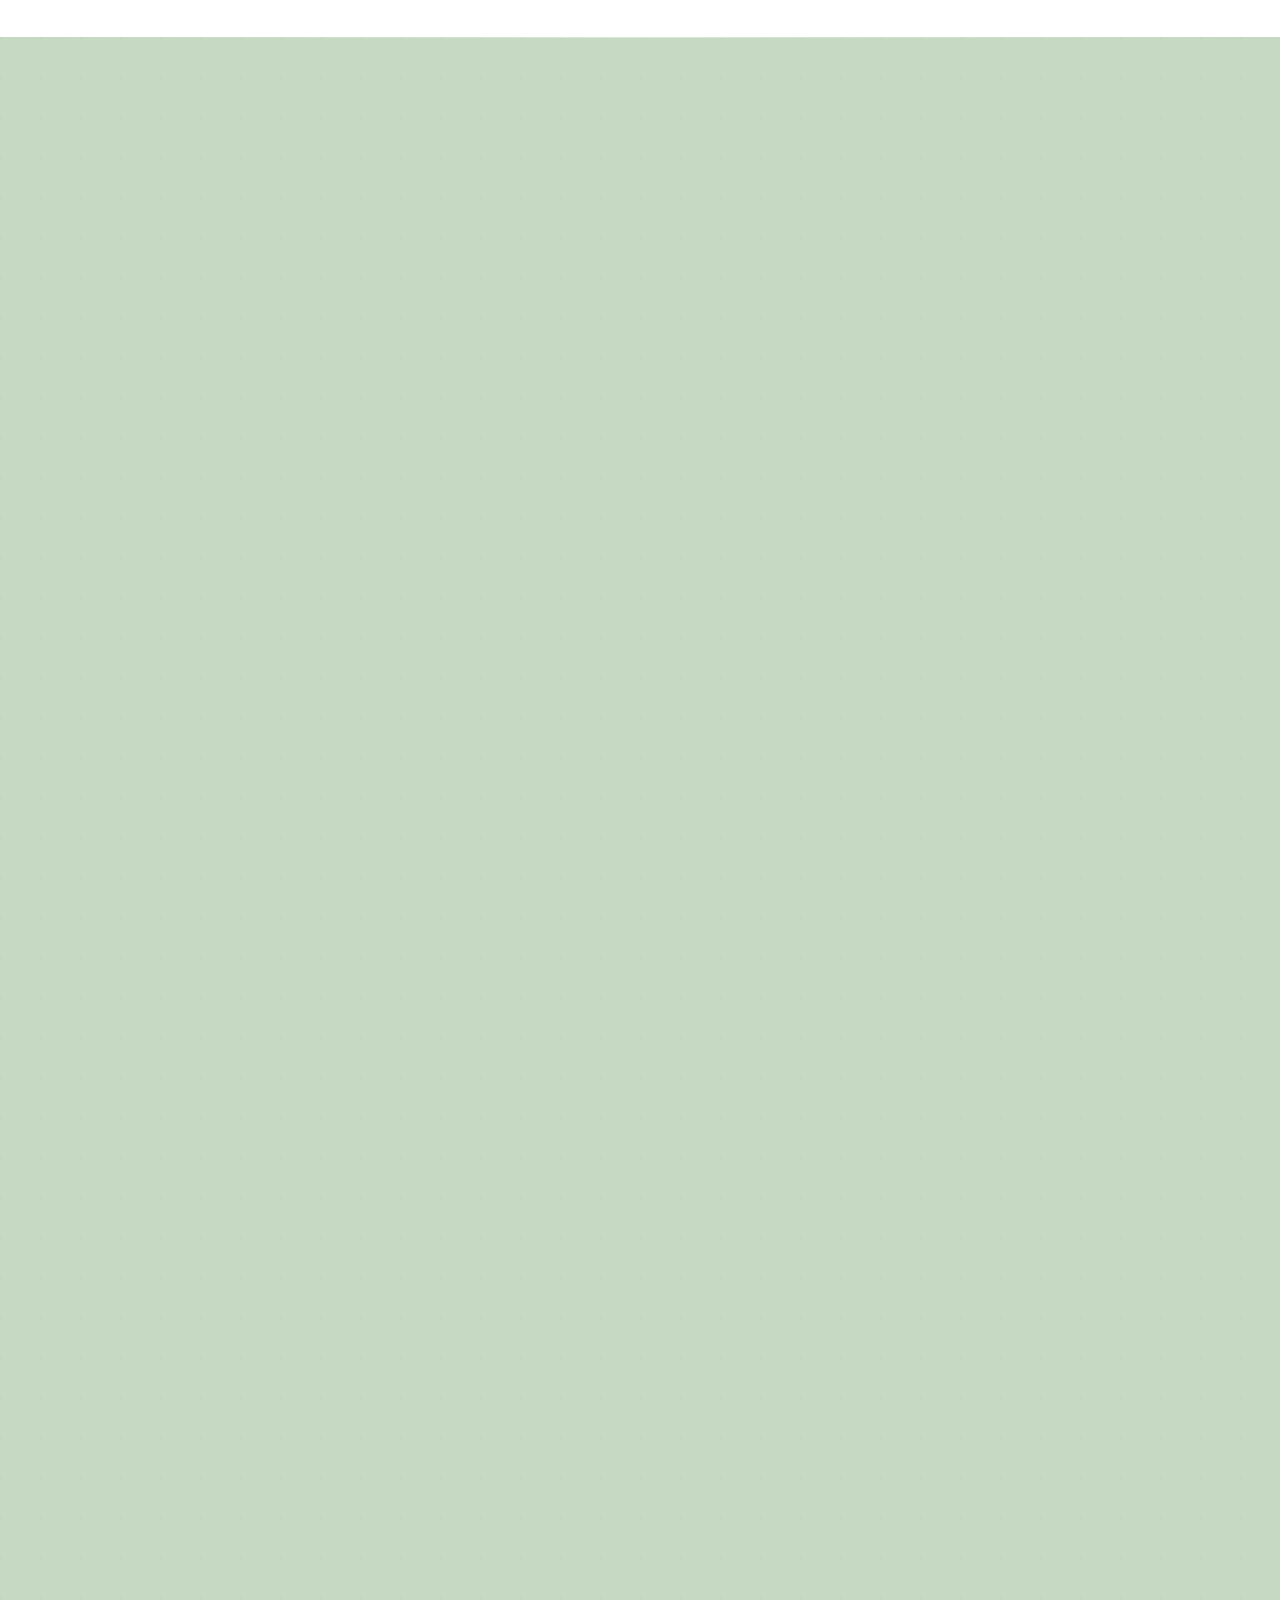
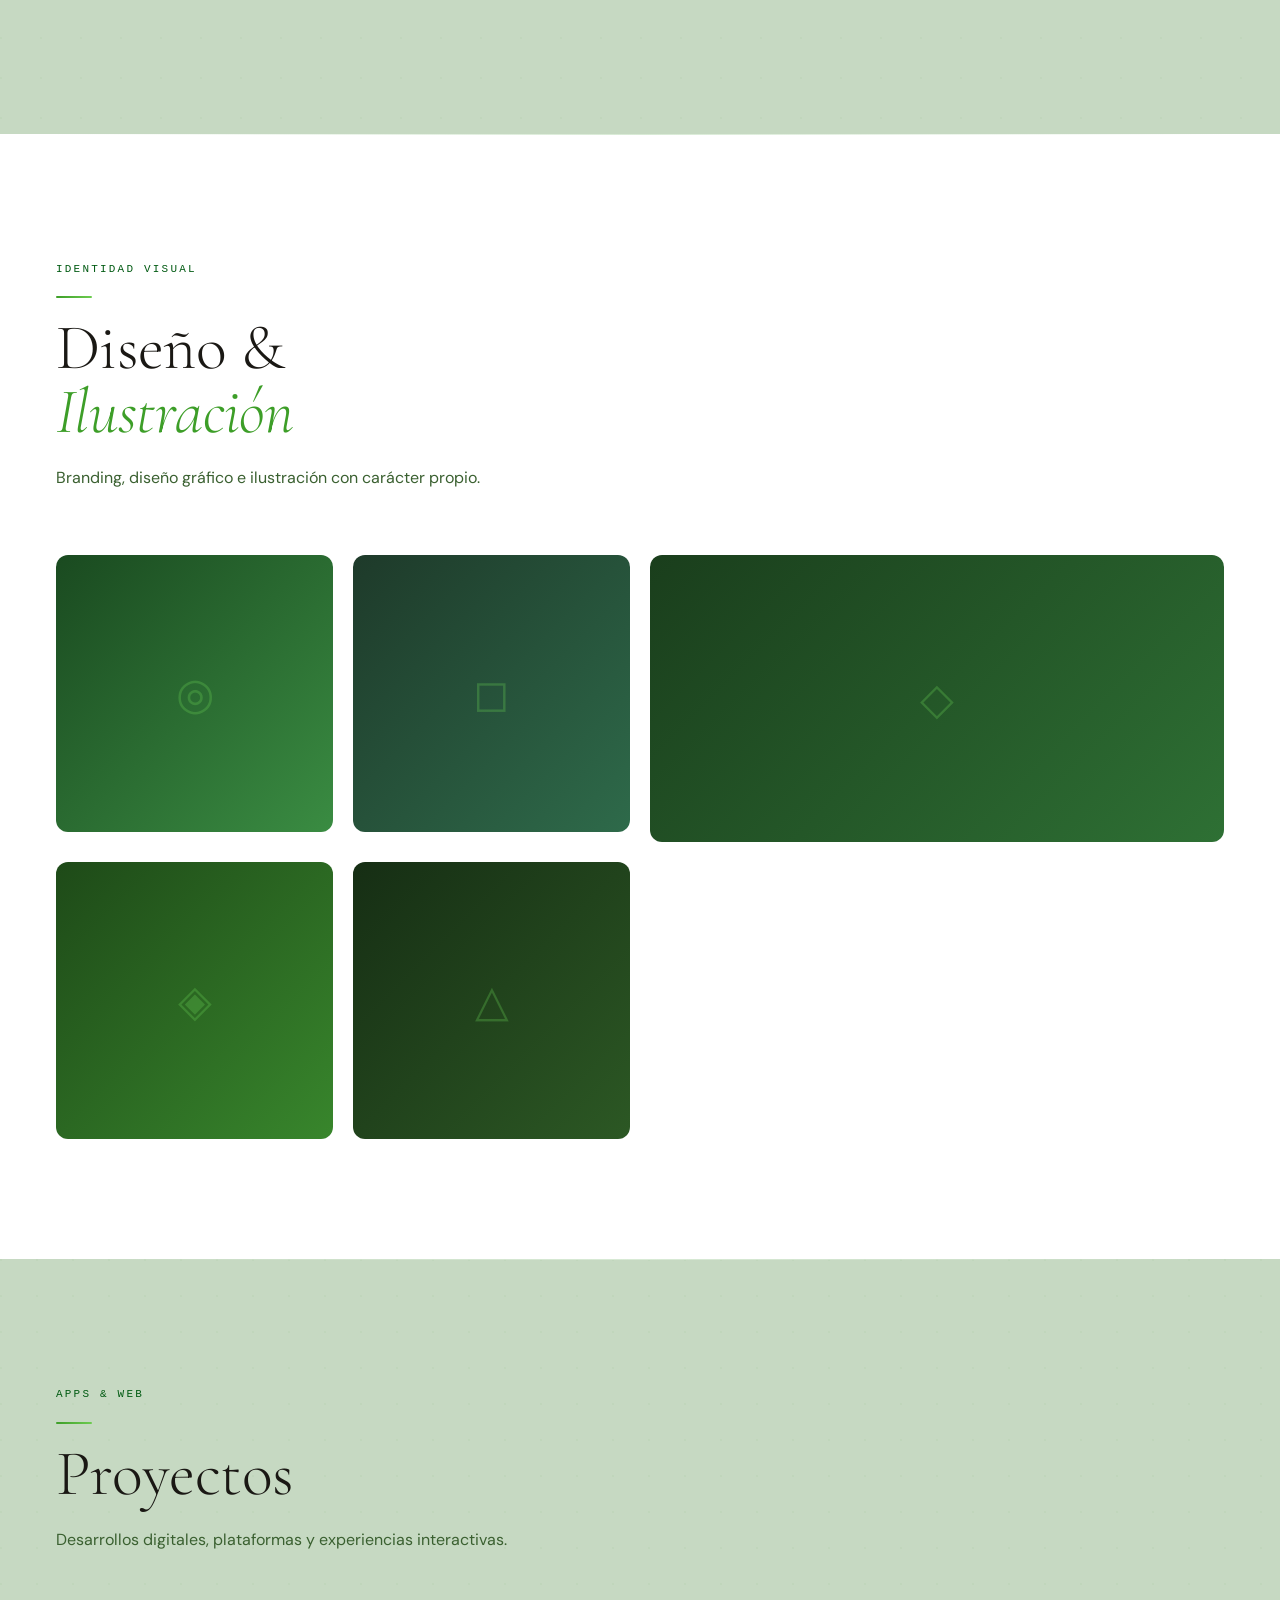
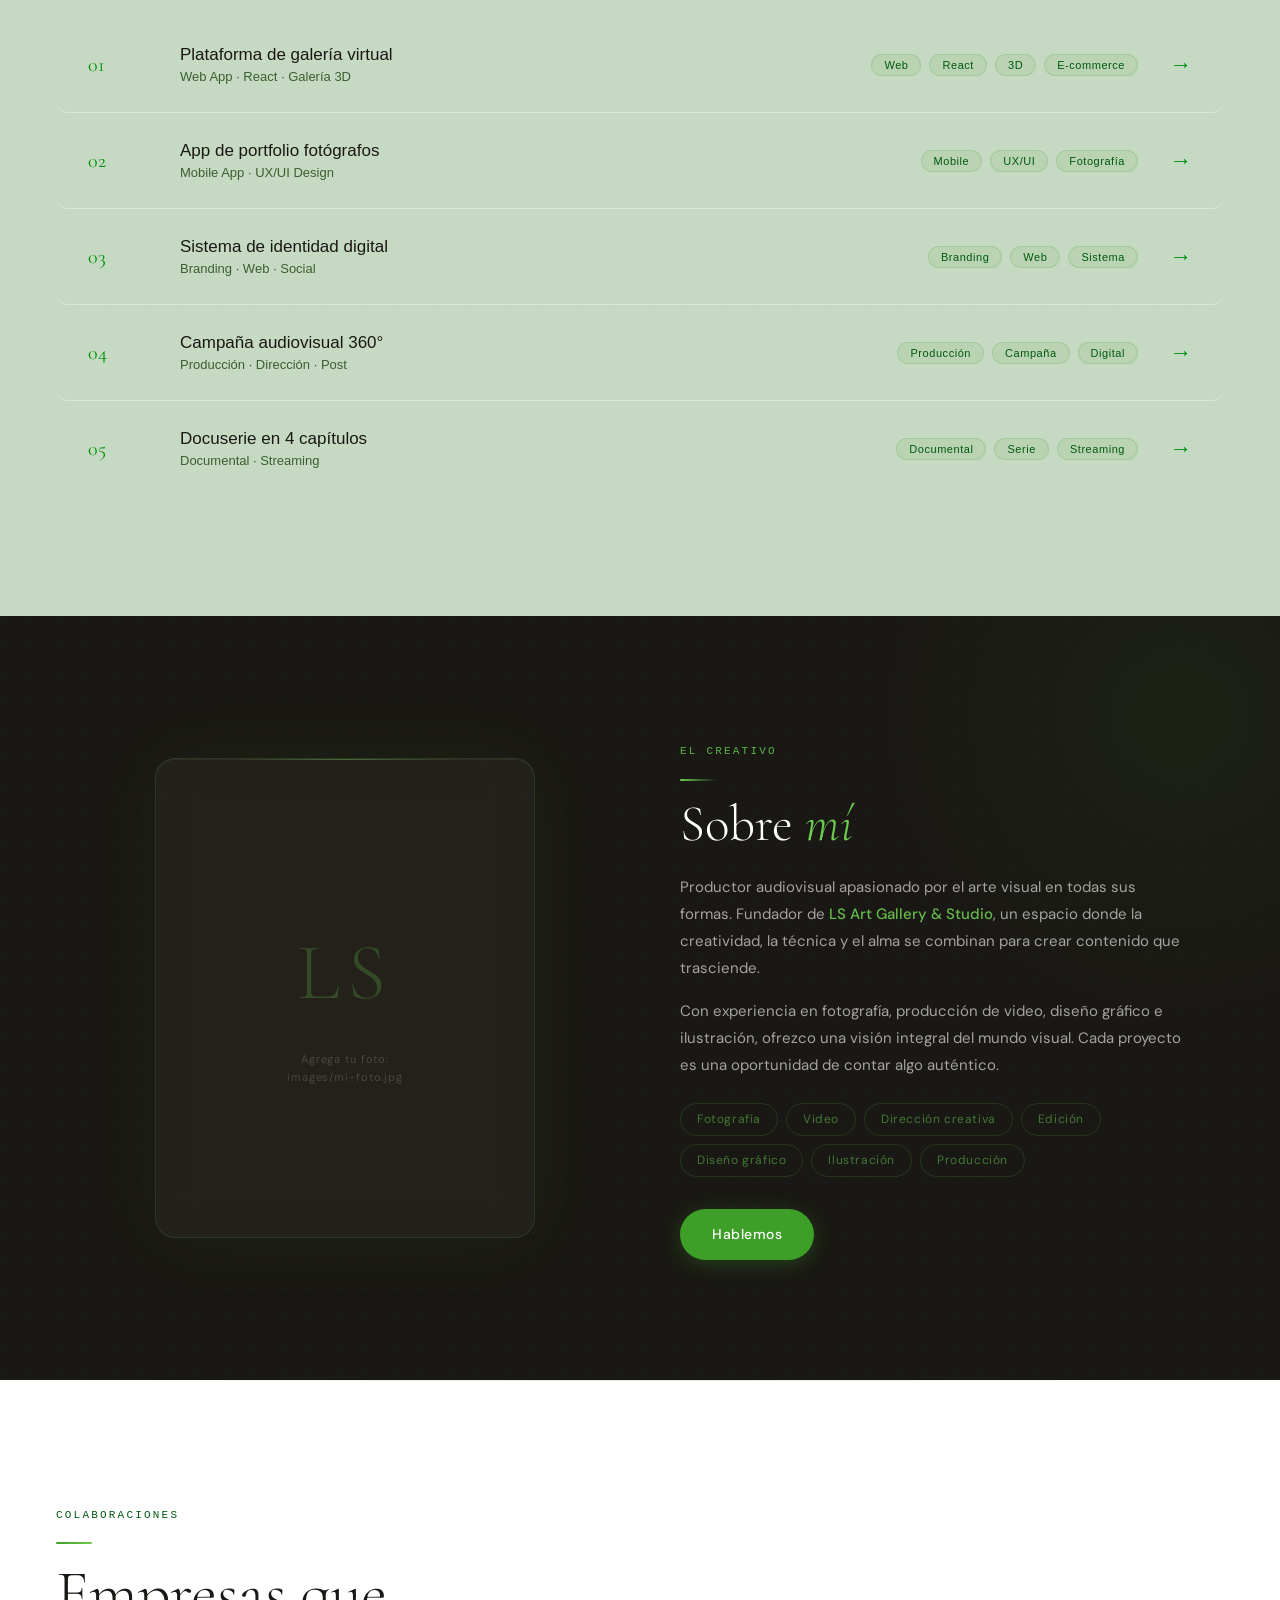
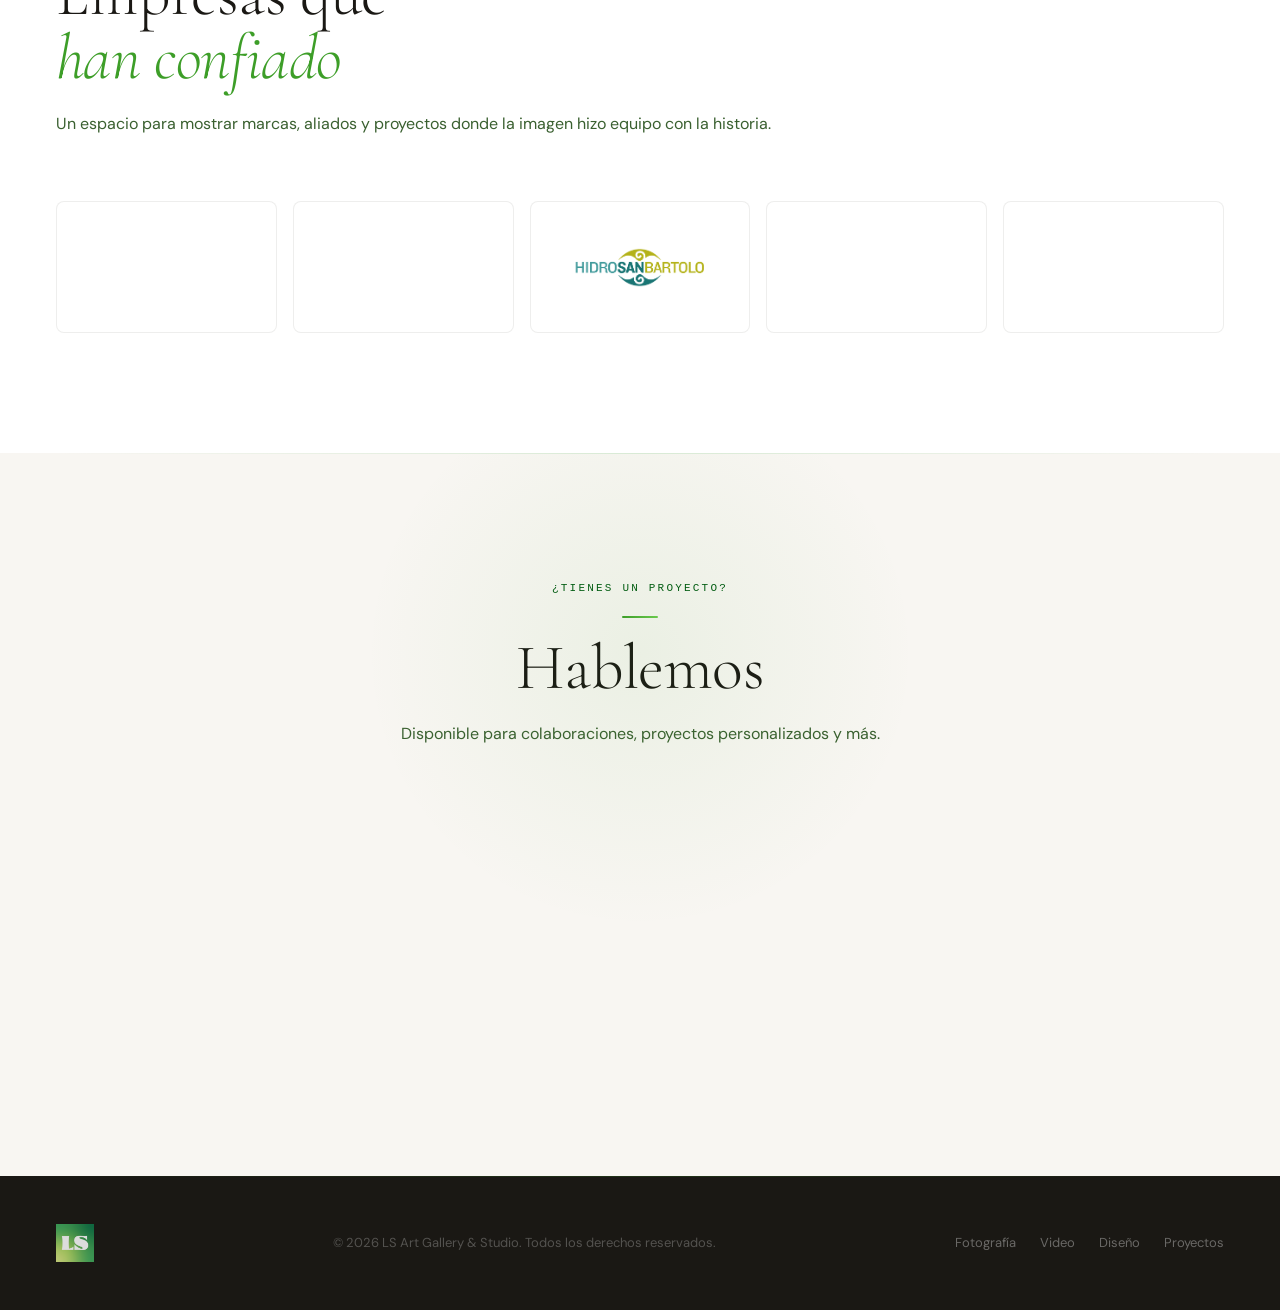
==== commit 2515da69: "fotos delete" ====
--- a/index.html
+++ b/index.html
@@ -678,12 +678,6 @@
   { id:'p5', file:'Retrato.jpg', title:'Presencia', desc:'Retrato centrado en mirada, gesto y una presencia sin artificio.', cat:'retrato',
     tags:[], img:'/ls-final/images/Retrato.jpg', alt:'Presencia',
     bg:'linear-gradient(135deg,#2a3a1a,#4e6e2d)', e:'◻' },
-  { id:'p6', file:'Retrato 2.jpg', title:'Gesto editorial', desc:'Un retrato con intención cinematográfica y respiración natural.', cat:'retrato',
-    tags:[], img:'/ls-final/images/Retrato 2.jpg', alt:'Gesto editorial',
-    bg:'linear-gradient(135deg,#233318,#45612a)', e:'◉' },
-  { id:'p8', file:'Retrato 4.jpg', title:'Rostro en escena', desc:'Composición limpia para sostener expresión, textura y dirección.', cat:'retrato',
-    tags:[], img:'/ls-final/images/Retrato 4.jpg', alt:'Rostro en escena',
-    bg:'linear-gradient(135deg,#1c2b18,#34502a)', e:'□' },
   { id:'p9', file:'Drone.jpg', title:'Altura abierta', desc:'Vista aérea para leer escala, paisaje y movimiento desde arriba.', cat:'drone',
     tags:[], img:'/ls-final/images/Drone.jpg', alt:'Altura abierta',
     bg:'linear-gradient(135deg,#18384a,#2d5f84)', e:'○' },
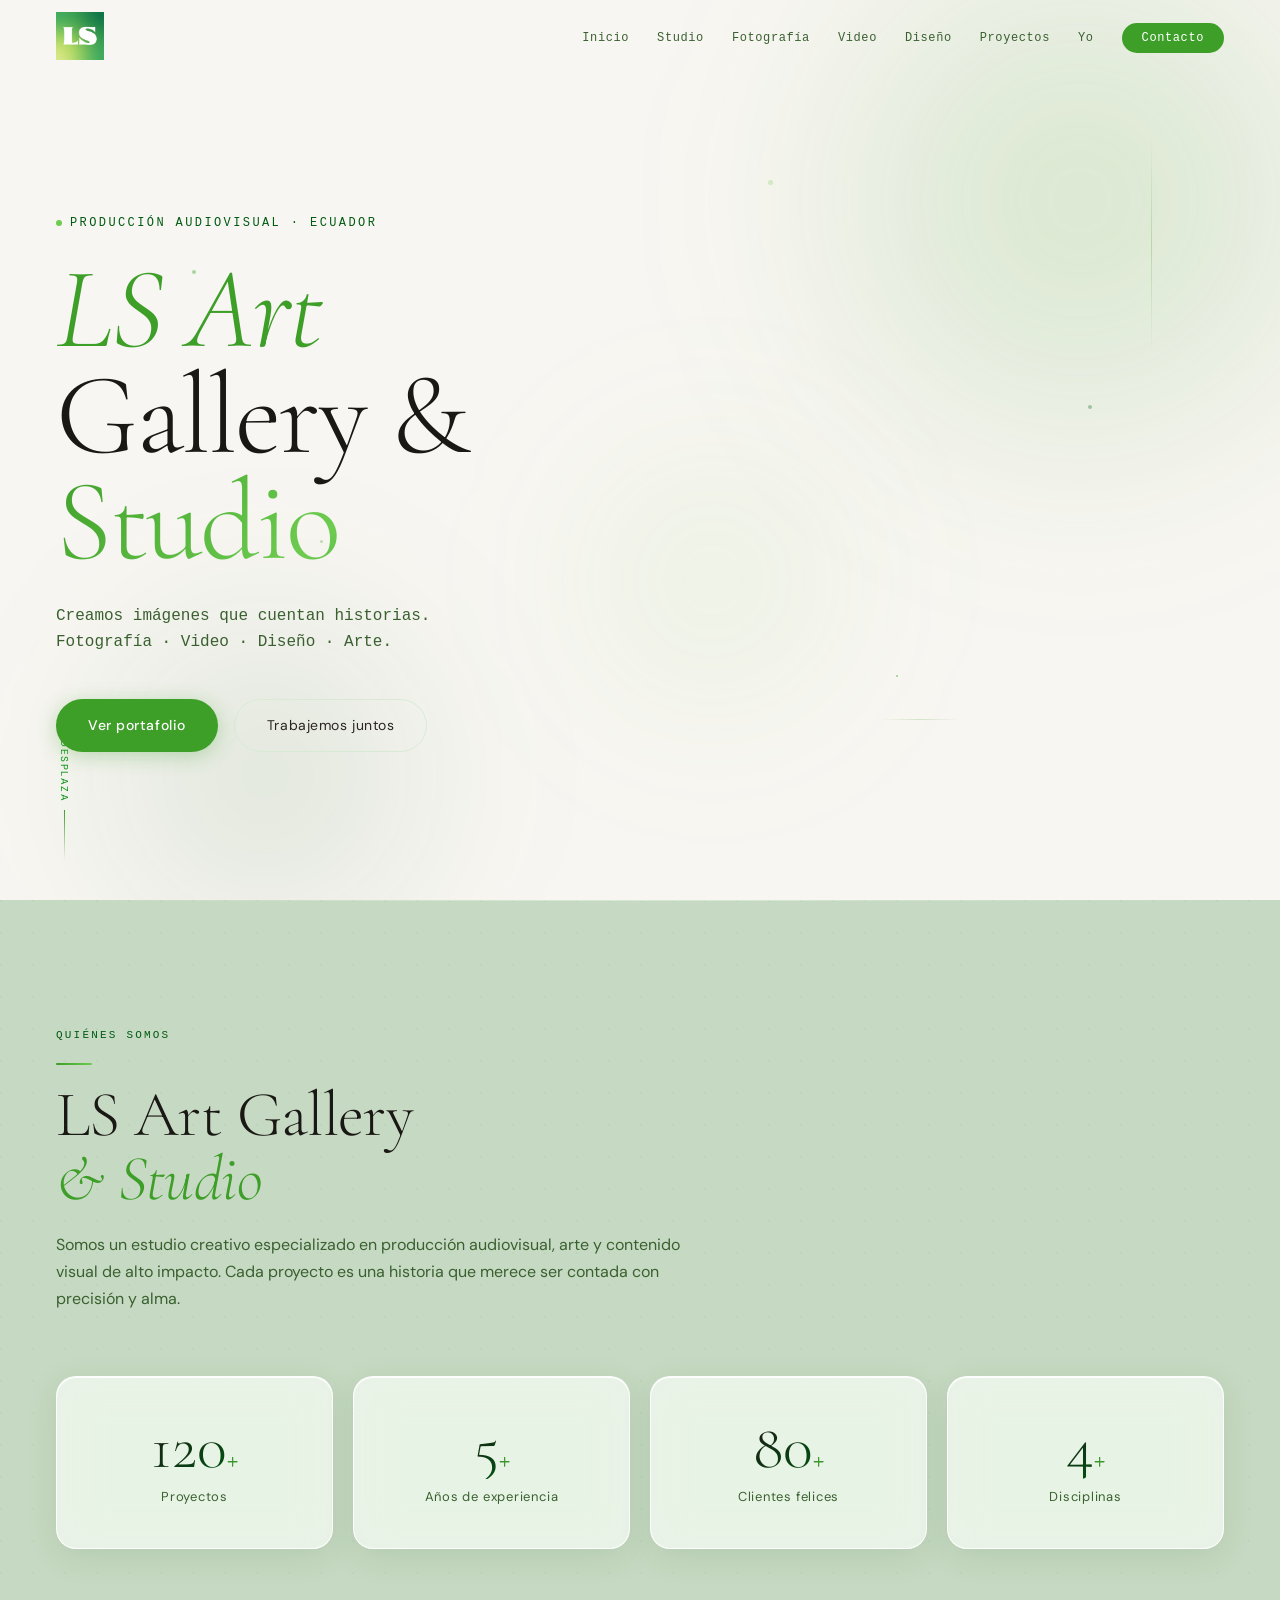
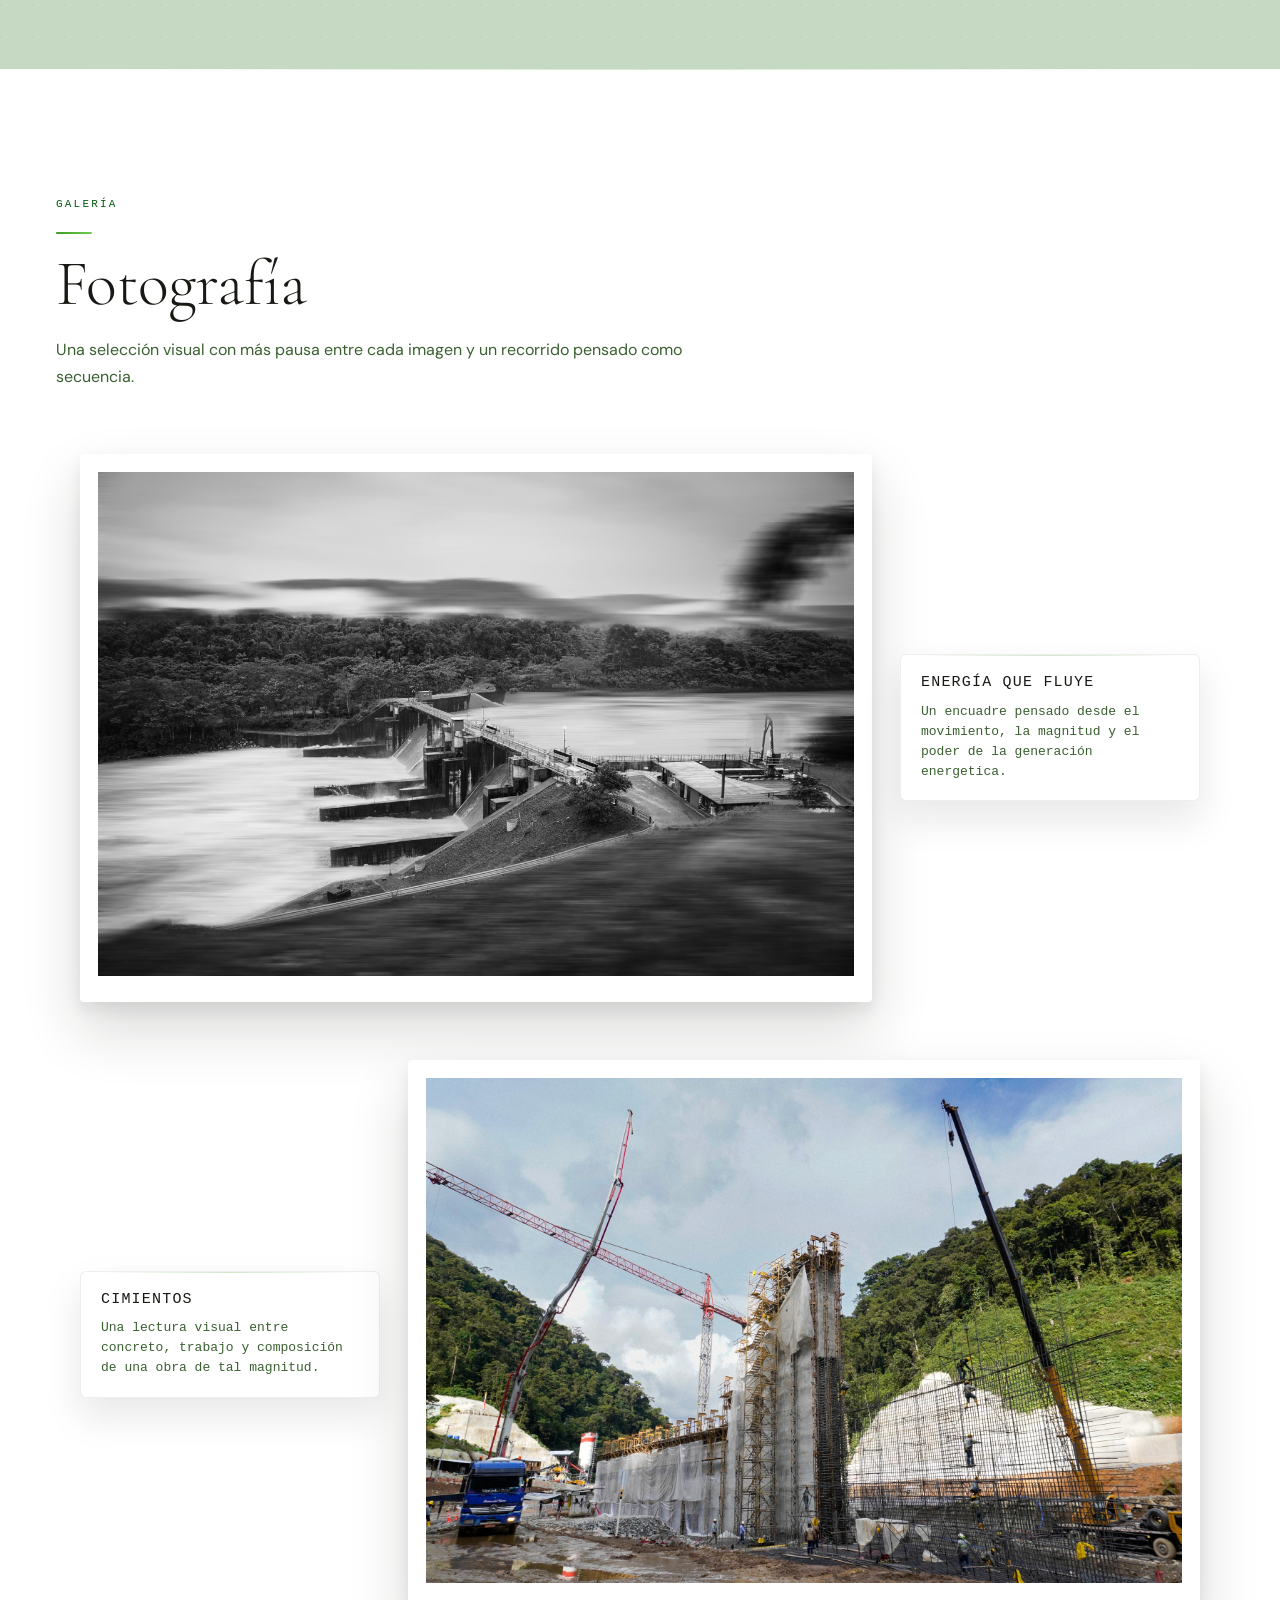
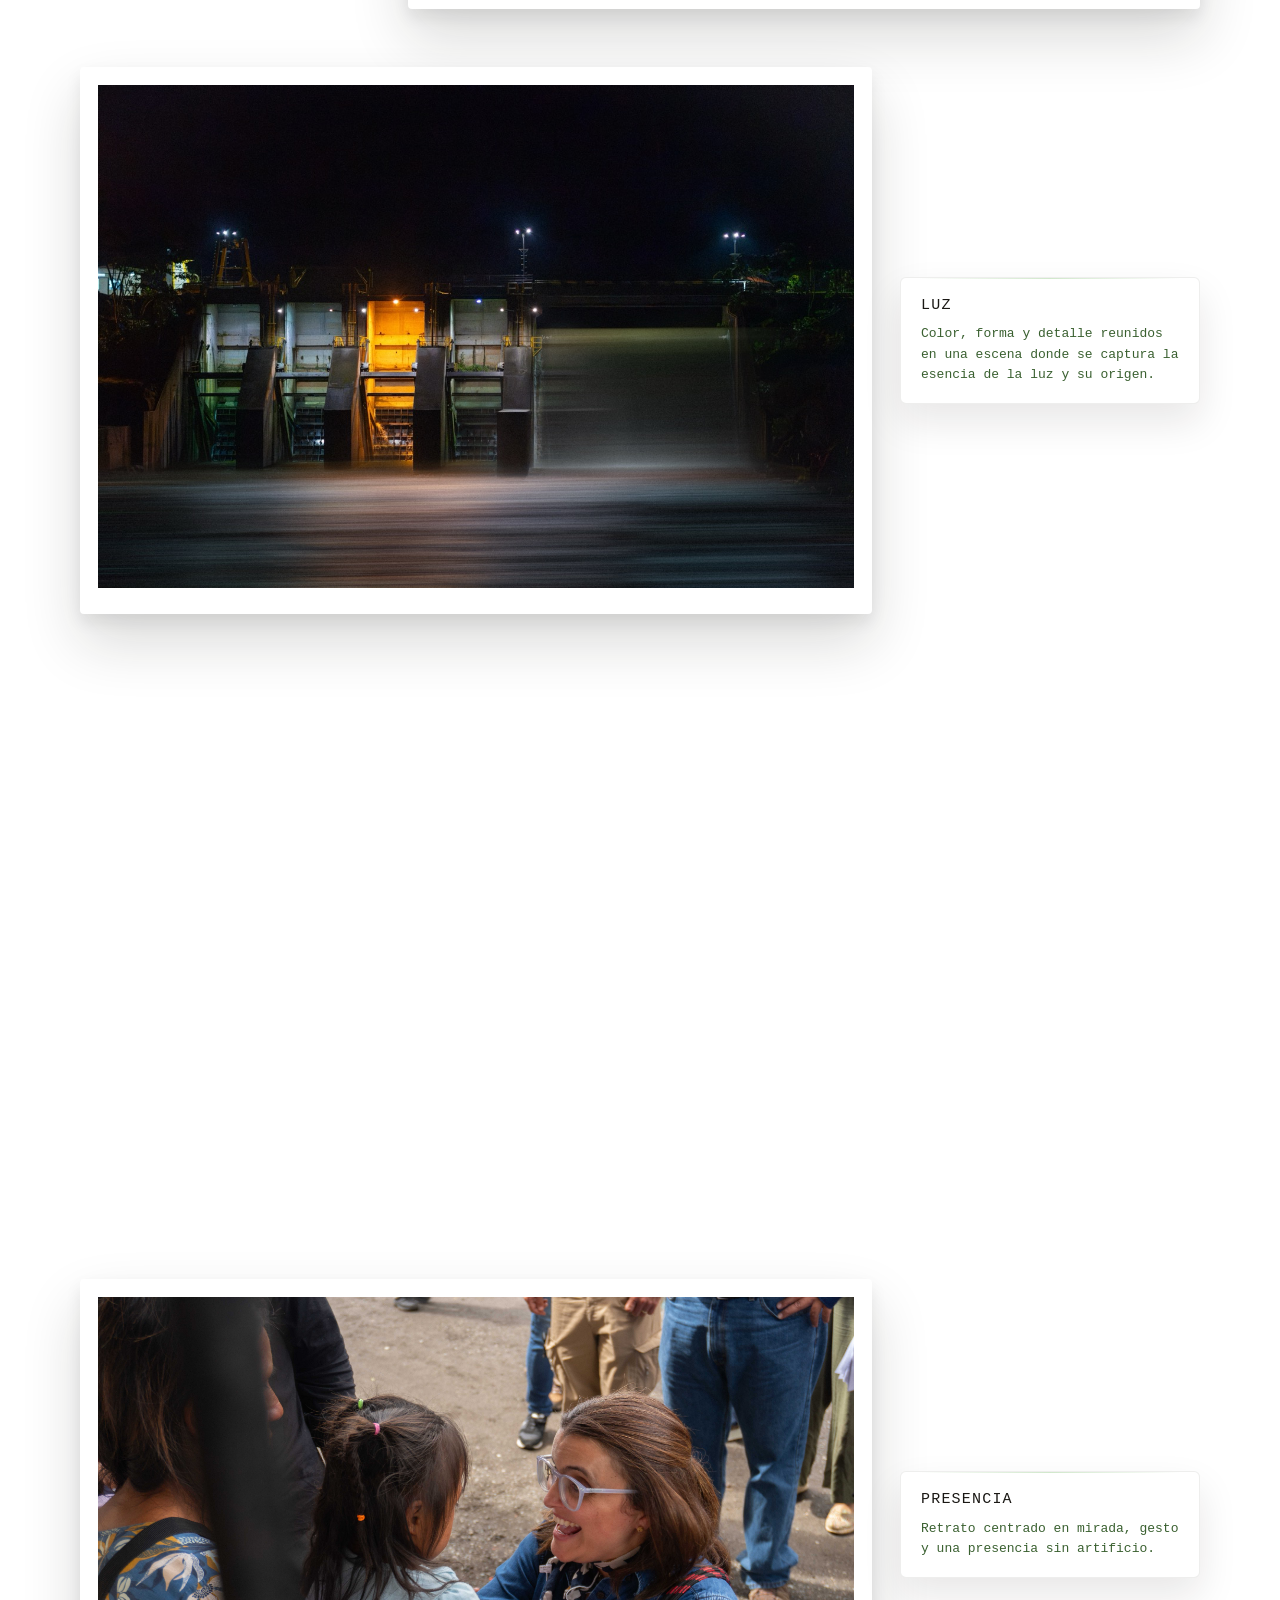
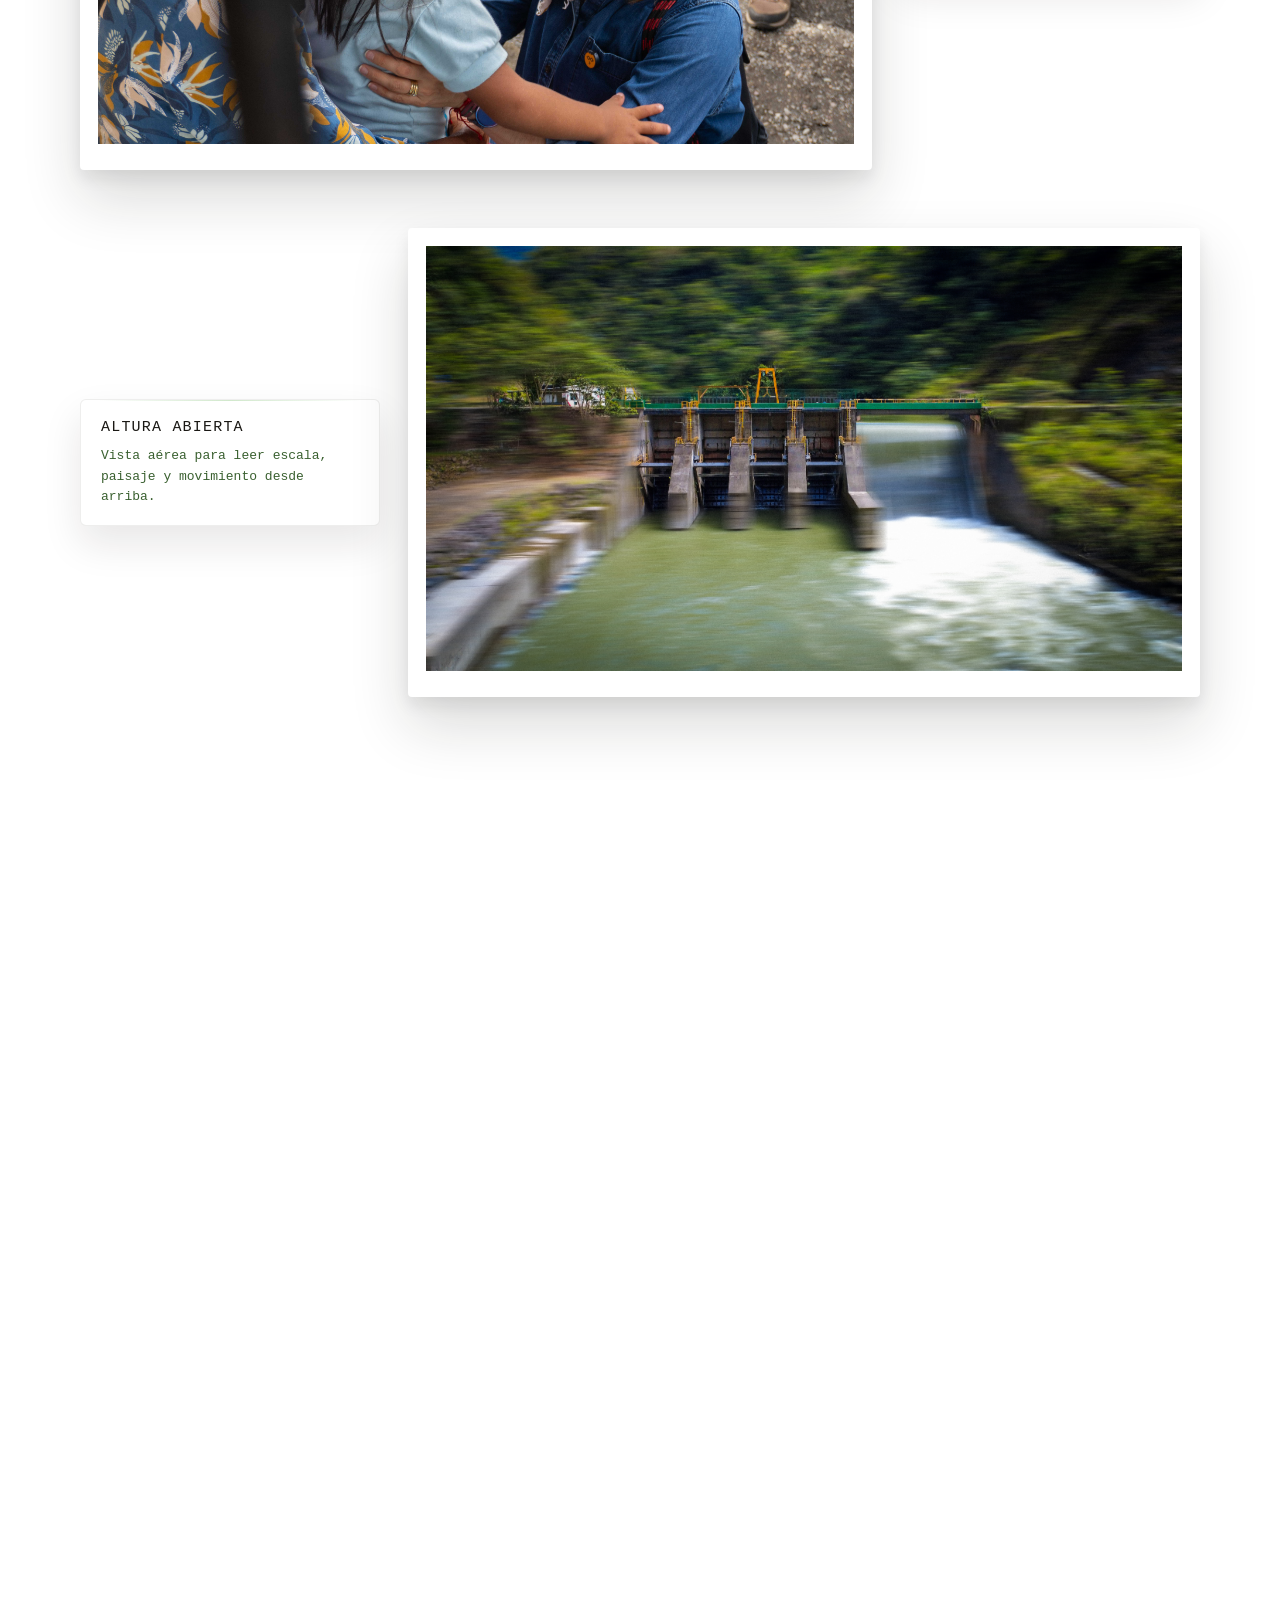
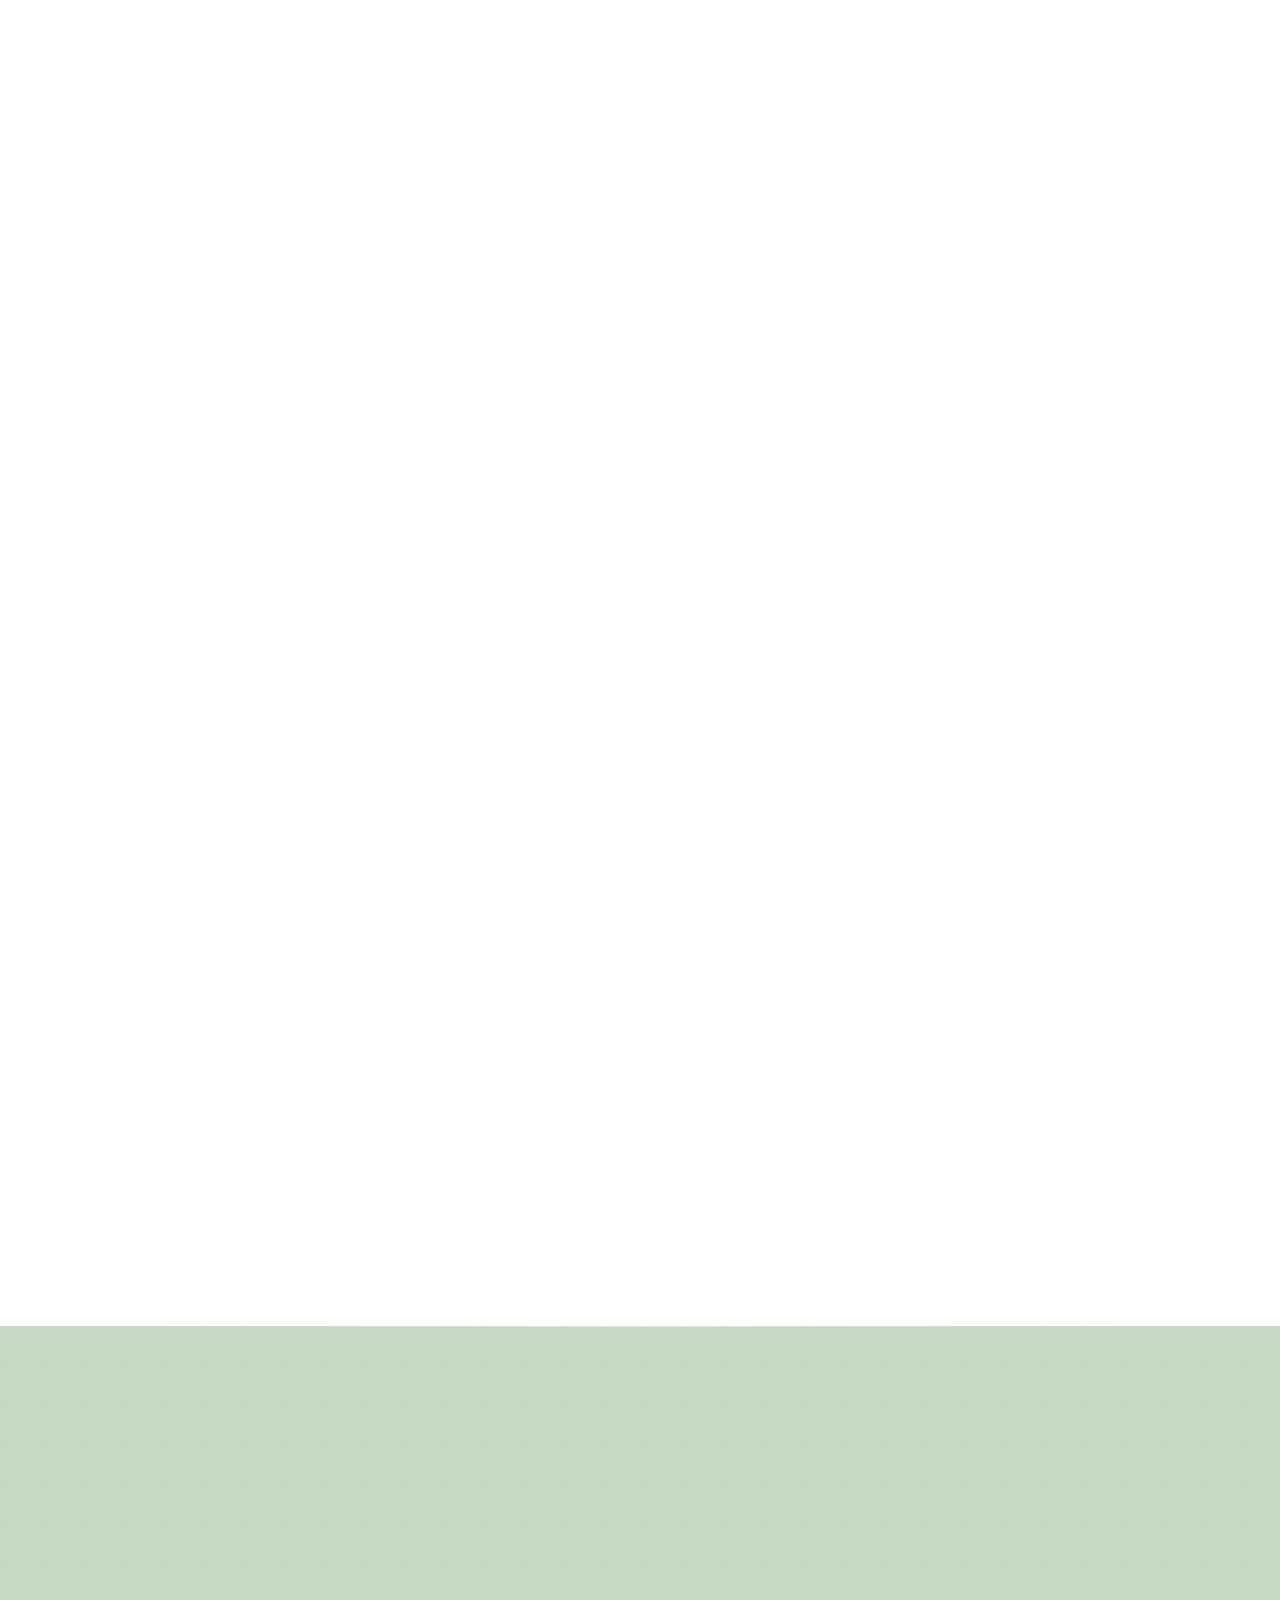
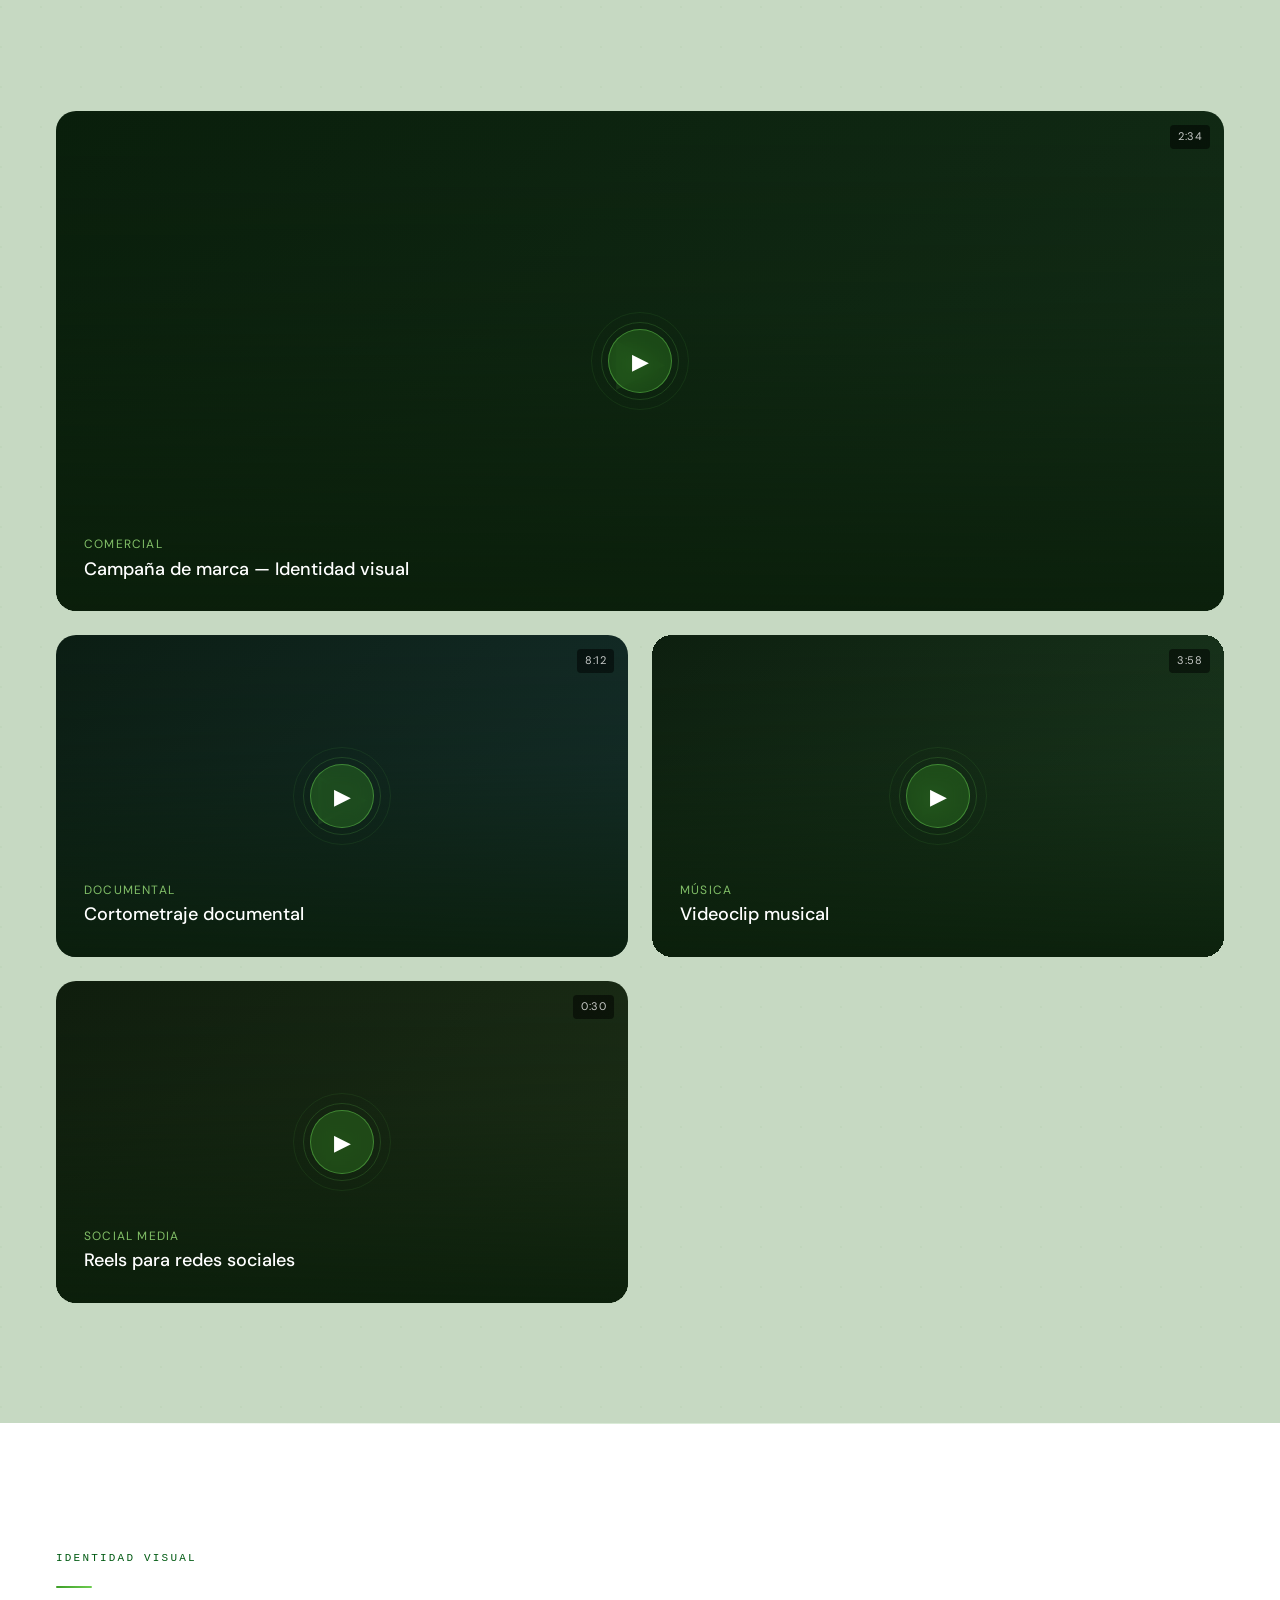
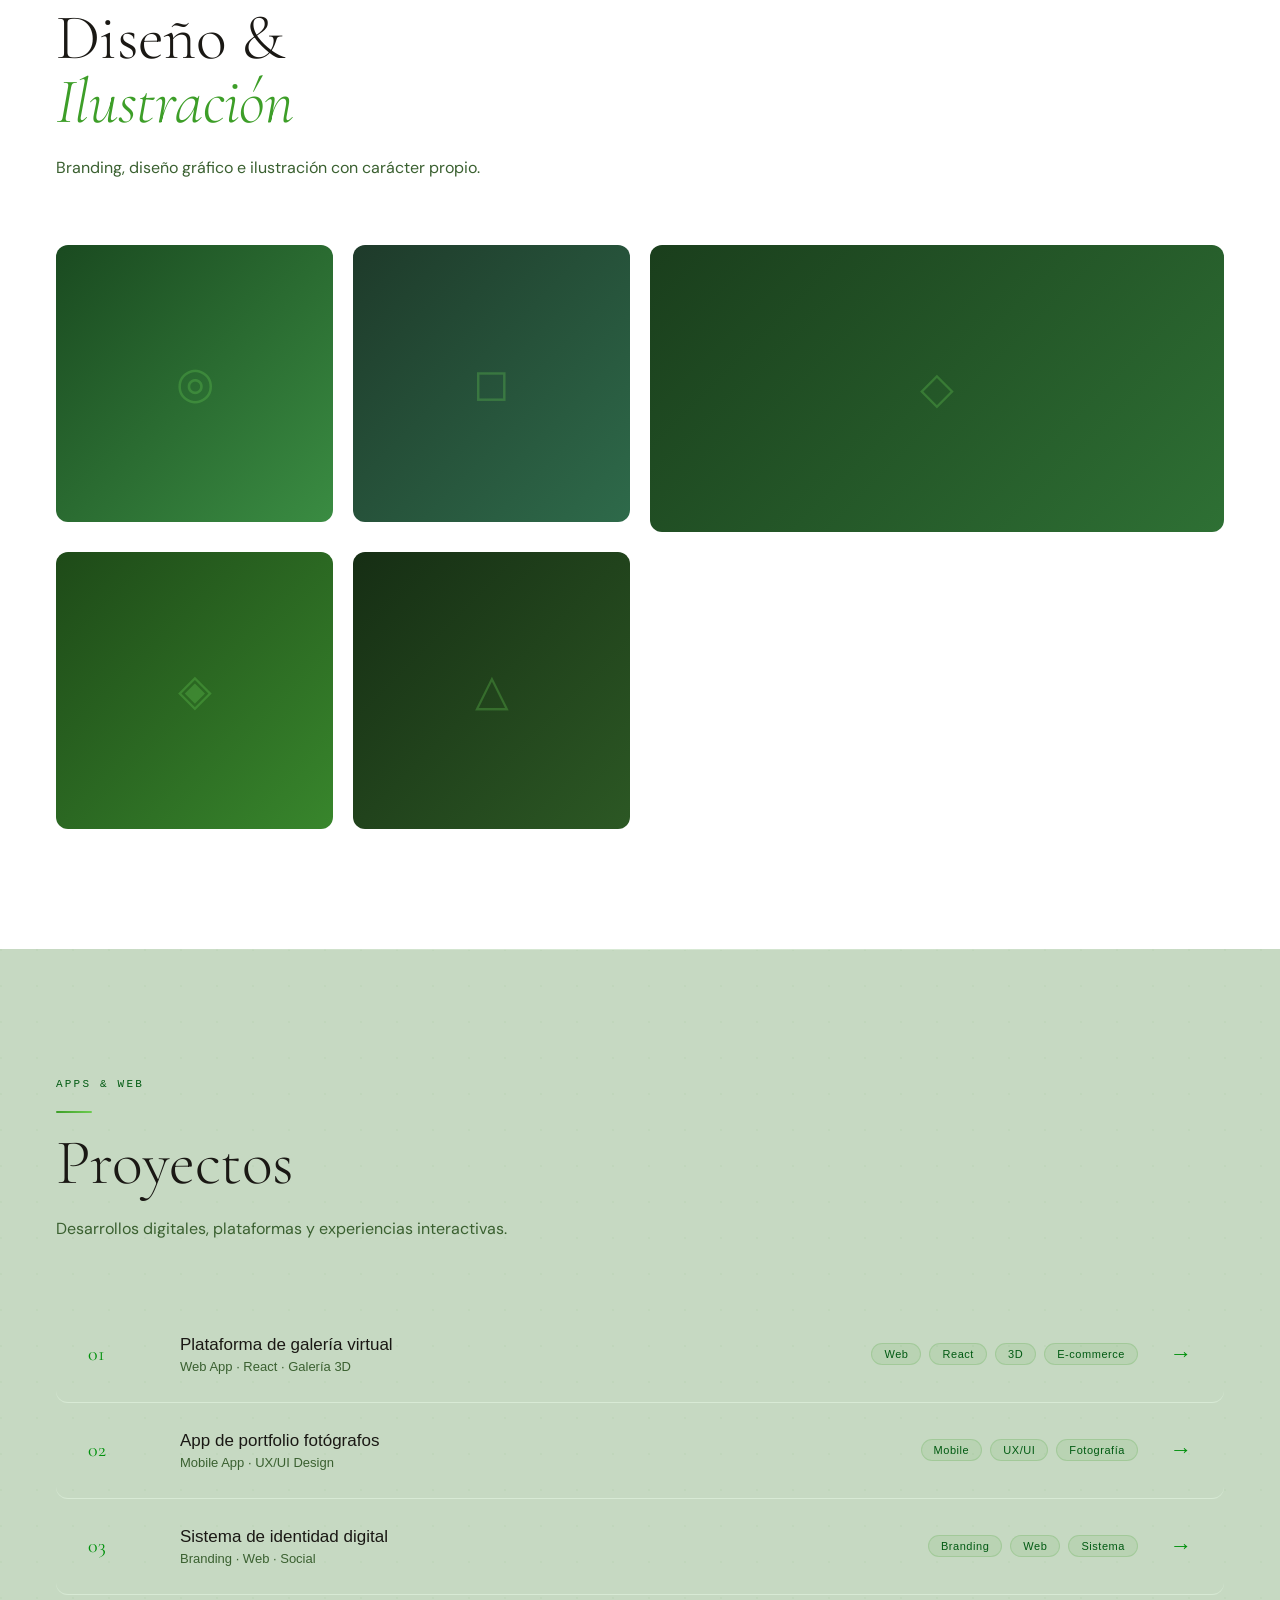
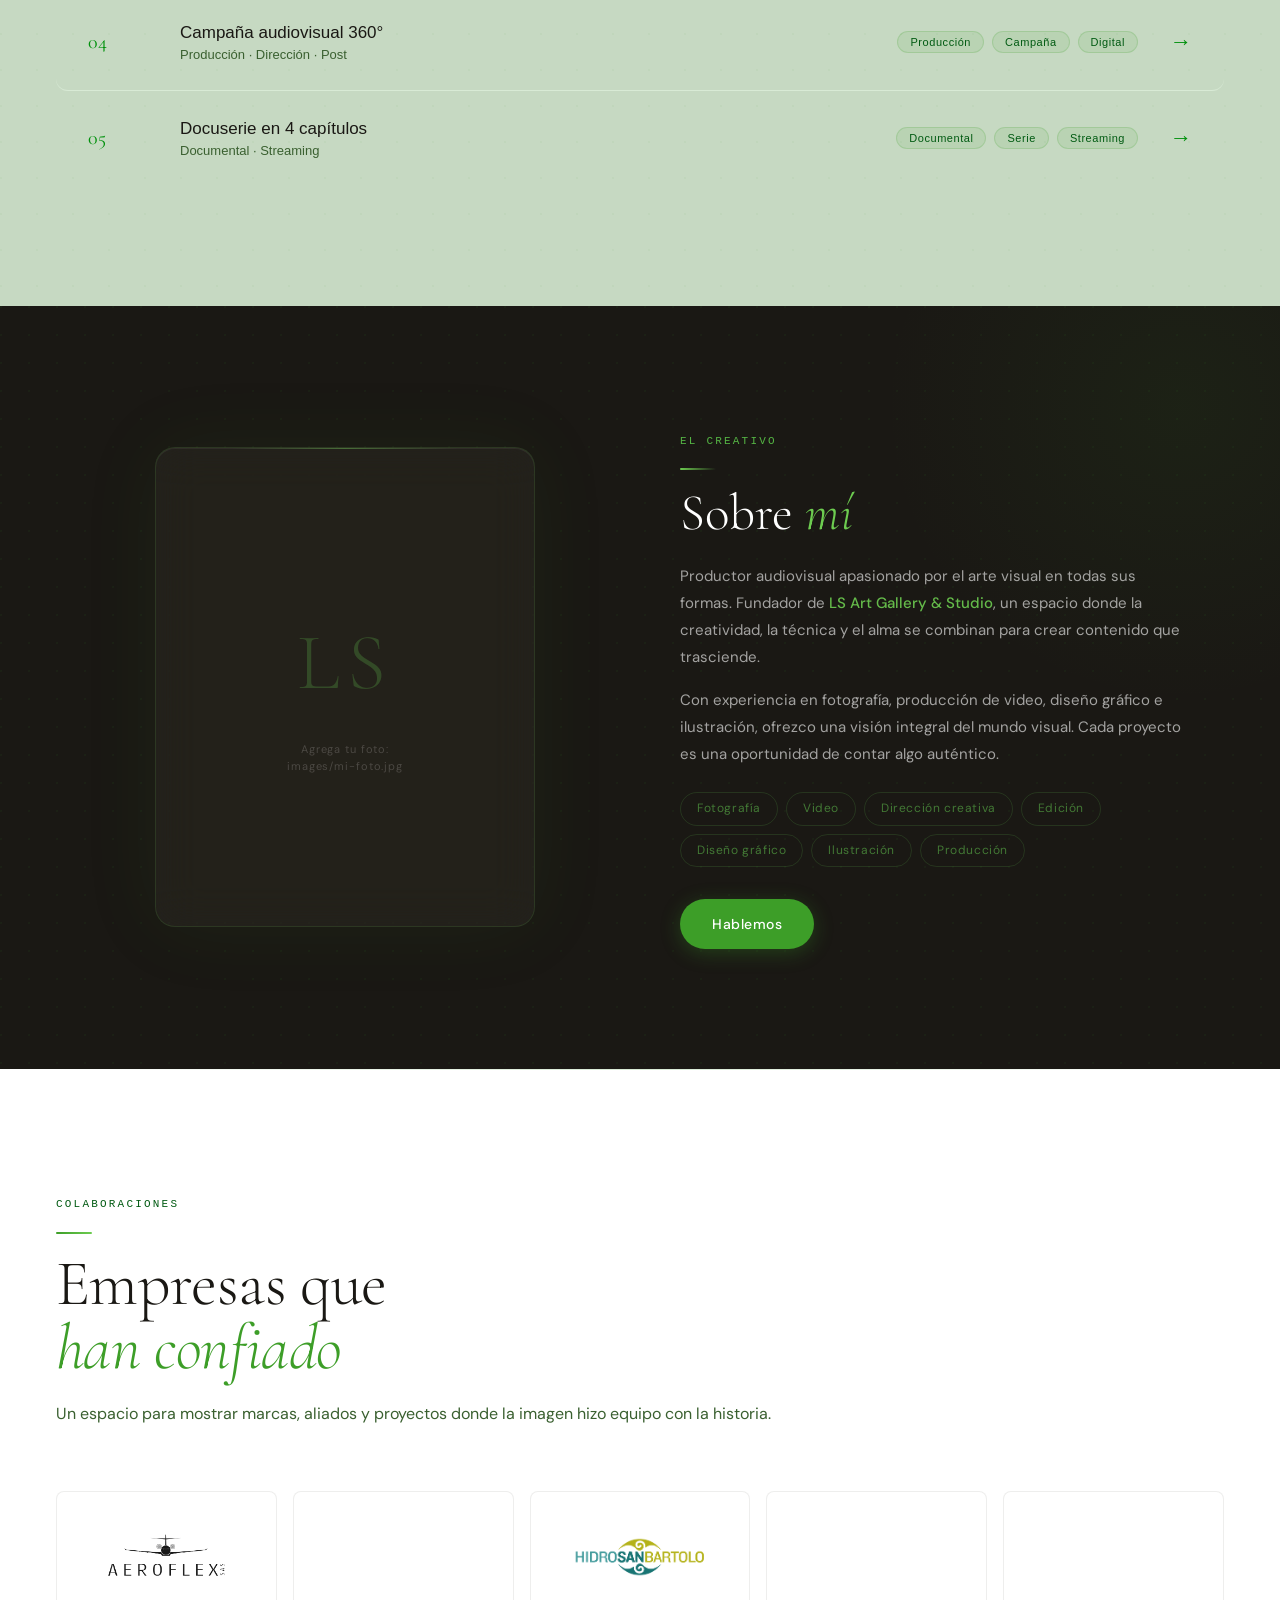
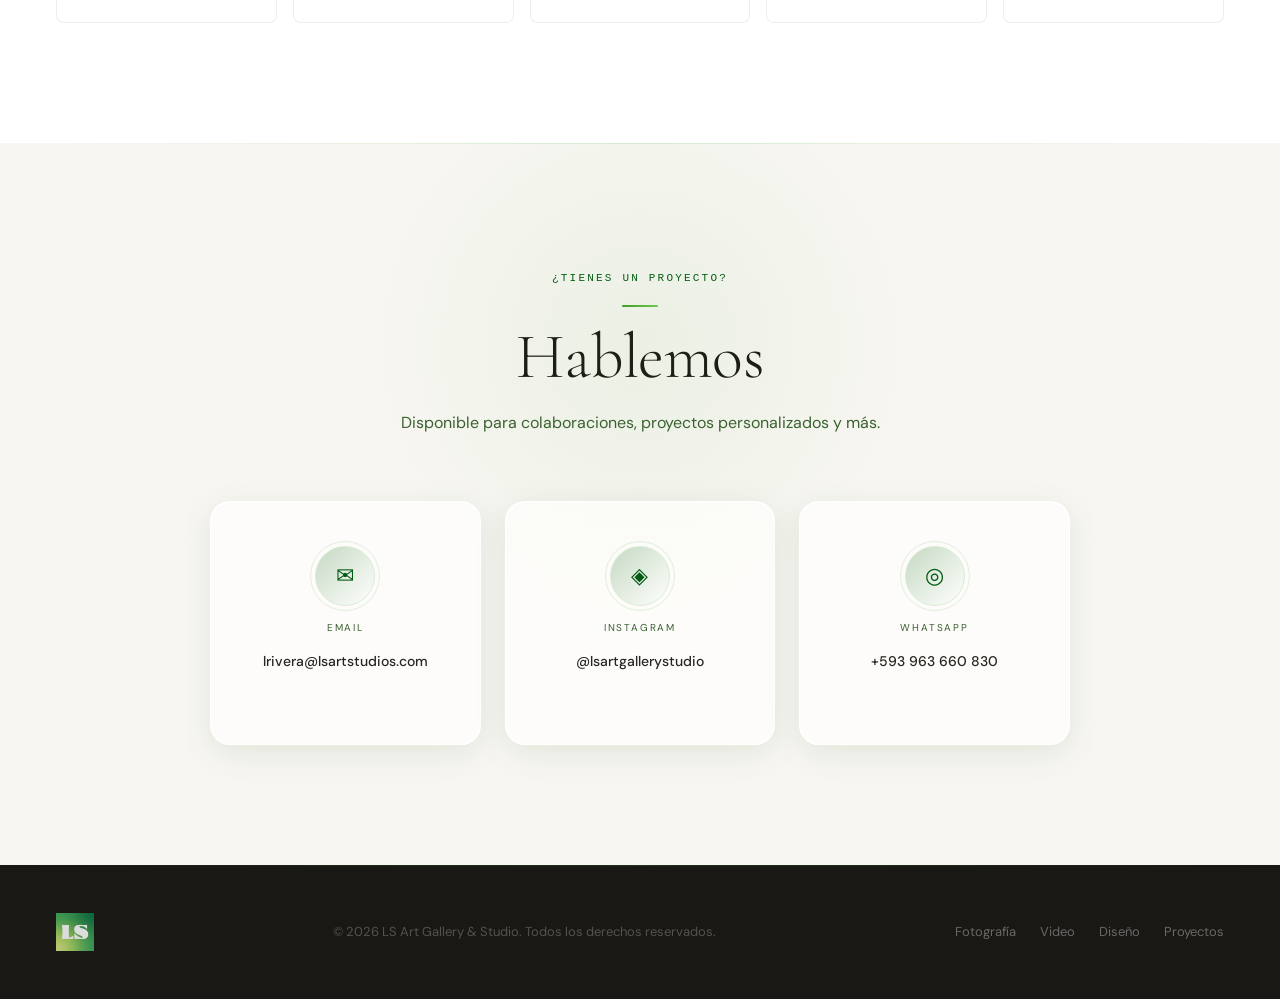
==== commit ddf6dada: "fotos v3" ====
--- a/index.html
+++ b/index.html
@@ -461,13 +461,7 @@
     <span class="stag">Galería</span>
     <div class="sh-line"></div>
     <h2>Fotografía</h2>
-    <p class="sdesc">Una selección visual organizada por categorías, con más pausa entre cada imagen y un recorrido pensado como secuencia.</p>
-  </div>
-  <div class="fbar">
-    <button class="fbtn act" data-f="all">Todas</button>
-    <button class="fbtn" data-f="artistica">Artísticas</button>
-    <button class="fbtn" data-f="retrato">Retratos</button>
-    <button class="fbtn" data-f="drone">Drone</button>
+    <p class="sdesc">Una selección visual con más pausa entre cada imagen y un recorrido pensado como secuencia.</p>
   </div>
   <div class="fgroups" id="pgrid"></div>
 </section>
@@ -652,12 +646,6 @@
    img:      'images/nombre.jpg'  o  URL externa  o  '' (placeholder)
    videoUrl: 'https://www.youtube.com/embed/VIDEO_ID'  o  ''
 */
-
-const photoGroups = [
-  { id:'artistica', label:'Artísticas' },
-  { id:'retrato', label:'Retratos' },
-  { id:'drone', label:'Drone' },
-];
 
 const photoTitlePlaceholder='Fotografía';
 const photoDescPlaceholder='Una pieza visual de LS Art Gallery & Studio.';
@@ -695,14 +683,6 @@
     bg:'linear-gradient(135deg,#17364d,#2f6f8f)', e:'⬟' },
 ];
 
-function getPhotoGroup(cat){
-  return photoGroups.find(group=>group.id===cat);
-}
-
-function getPhotoCatLabel(cat){
-  return getPhotoGroup(cat)?.label||cat;
-}
-
 function getPhotoTitle(photo){
   return photo.title&&photo.title.trim()?photo.title:photoTitlePlaceholder;
 }
@@ -778,33 +758,23 @@
 }
 
 function buildPhotos(){
-  document.getElementById('pgrid').innerHTML=photoGroups.map(group=>{
-    const groupPhotos=photos.filter(photo=>photo.cat===group.id);
-    return `
-      <div class="fgroup rv" data-cat="${group.id}">
-        <div class="fgroup-head">
-          <h3 class="fgroup-title">${group.label}</h3>
-          <span class="fgroup-count">${groupPhotos.length} fotos</span>
-        </div>
-        <div class="pgrid">
-          ${groupPhotos.map(photo=>{
-            const titleText=getPhotoTitle(photo);
-            const descText=getPhotoDesc(photo);
-            return `
-              <article class="picard">
-                <button class="pi" type="button" data-cat="${photo.cat}" data-id="${photo.id}" onclick="olb('photo','${photo.id}')">
-                  ${imgOrBg(photo.img,photo.bg,photo.e,'pi-ph',photo.alt||titleText)}
-                </button>
-                <aside class="photo-plaque">
-                  <span class="photo-plaque-kicker">${group.label}</span>
-                  <h4 class="photo-plaque-title">${titleText}</h4>
-                  <p class="photo-plaque-bio">${descText}</p>
-                </aside>
-              </article>`;
-          }).join('')}
-        </div>
-      </div>`;
-  }).join('');
+  document.getElementById('pgrid').innerHTML=`
+    <div class="pgrid">
+      ${photos.map(photo=>{
+        const titleText=getPhotoTitle(photo);
+        const descText=getPhotoDesc(photo);
+        return `
+          <article class="picard rv">
+            <button class="pi" type="button" data-cat="${photo.cat}" data-id="${photo.id}" onclick="olb('photo','${photo.id}')">
+              ${imgOrBg(photo.img,photo.bg,photo.e,'pi-ph',photo.alt||titleText)}
+            </button>
+            <aside class="photo-plaque">
+              <h4 class="photo-plaque-title">${titleText}</h4>
+              <p class="photo-plaque-bio">${descText}</p>
+            </aside>
+          </article>`;
+      }).join('')}
+    </div>`;
 }
 
 function buildVideos(){
@@ -854,7 +824,7 @@
 
 function renderItem(d,type){
   const isPhoto=type==='photo';
-  lbcat.textContent=isPhoto?getPhotoCatLabel(d.cat):(d.cat||d.sub||'');
+  lbcat.textContent=isPhoto?'':(d.cat||d.sub||'');
   lbtitle.textContent=isPhoto?getPhotoTitle(d):d.title;
   lbdesc.textContent=isPhoto?getPhotoDesc(d):d.desc;
   lbtags.innerHTML=isPhoto?'':(d.tags||[]).map(t=>`<span class="ltag">${t}</span>`).join('');
@@ -892,18 +862,6 @@
   if(e.key==='ArrowRight'&&idx<items.length-1){idx++;const d=items[idx];renderItem(d,d._type)}
 });
 
-/* ── FILTER ── */
-document.querySelector('.fbar').addEventListener('click',e=>{
-  if(!e.target.matches('.fbtn'))return;
-  document.querySelectorAll('.fbtn').forEach(b=>b.classList.remove('act'));
-  e.target.classList.add('act');
-  const f=e.target.dataset.f;
-  document.querySelectorAll('.fgroup').forEach(group=>{
-    const show=f==='all'||group.dataset.cat===f;
-    group.classList.toggle('is-hidden',!show);
-  });
-});
-
 /* ── REVEAL (con variantes) ── */
 const ro=new IntersectionObserver(e=>{
   e.forEach(x=>{if(x.isIntersecting)x.target.classList.add('vis')});
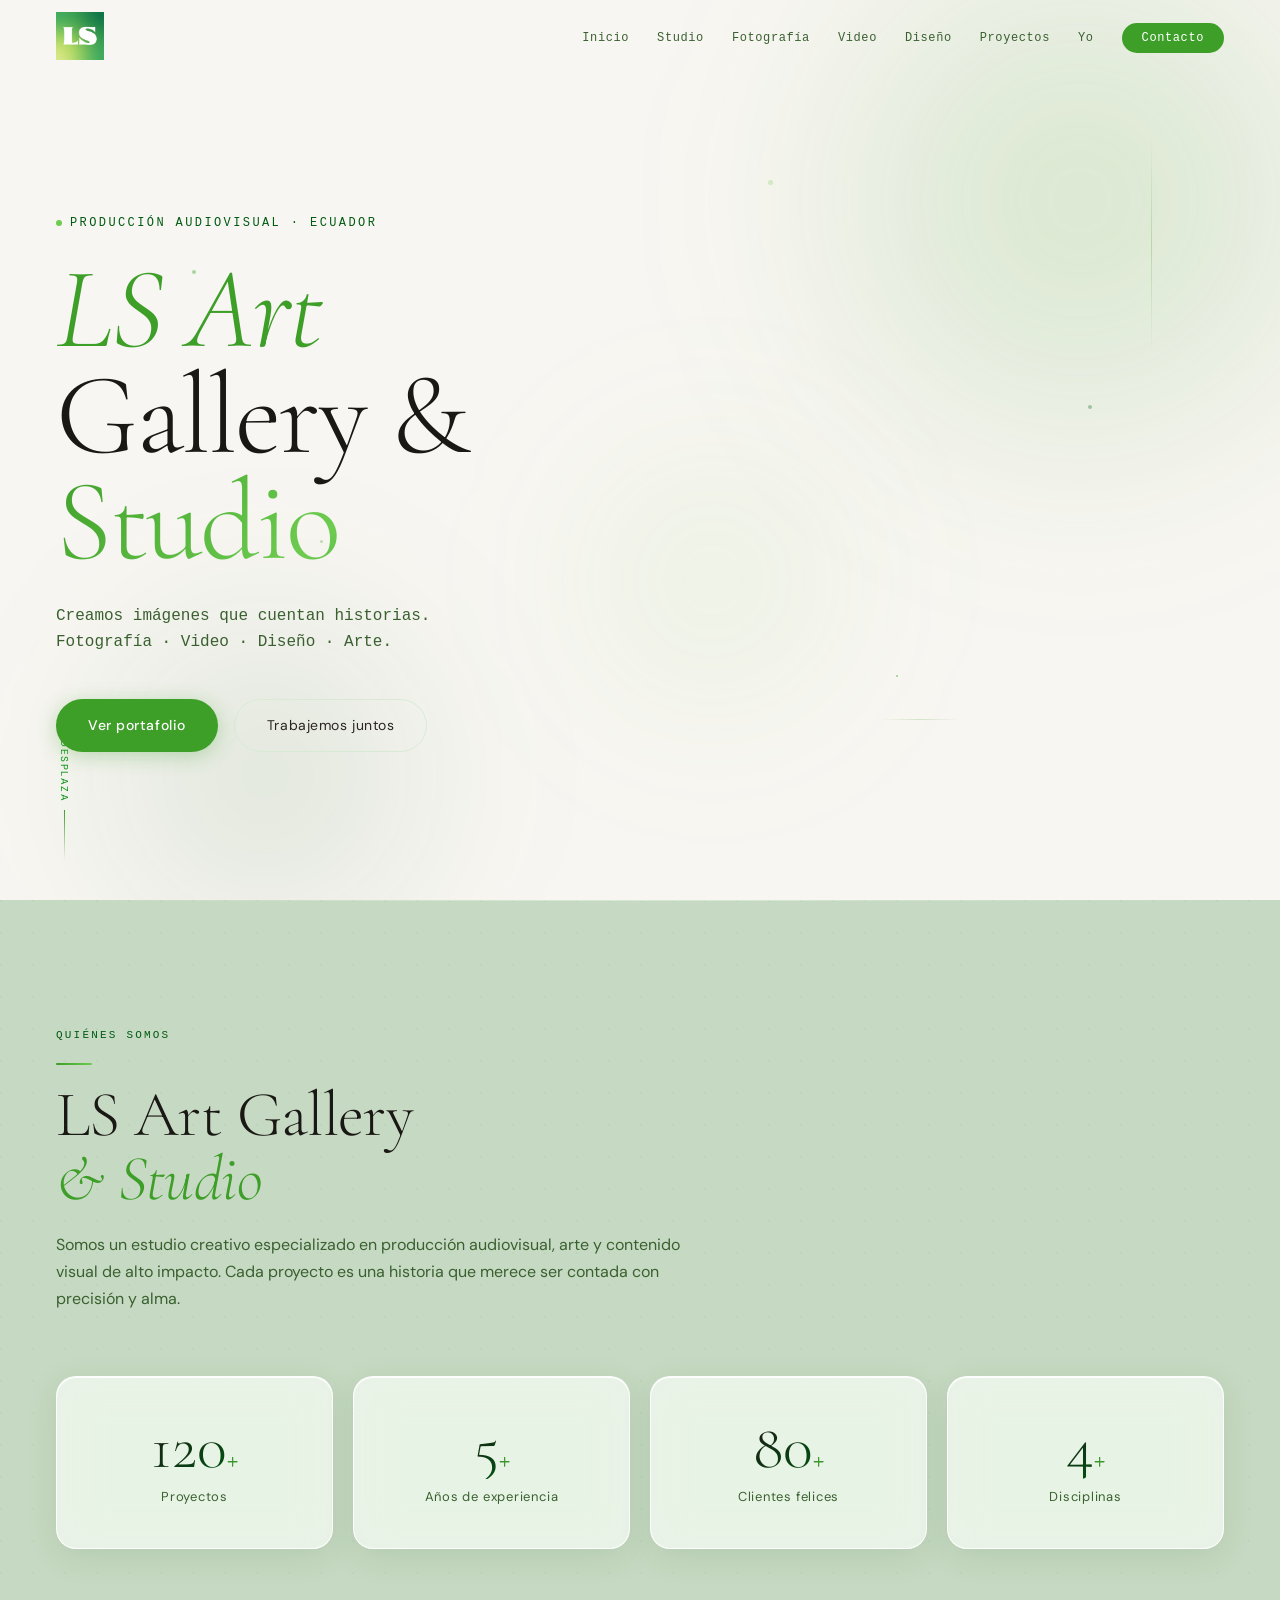
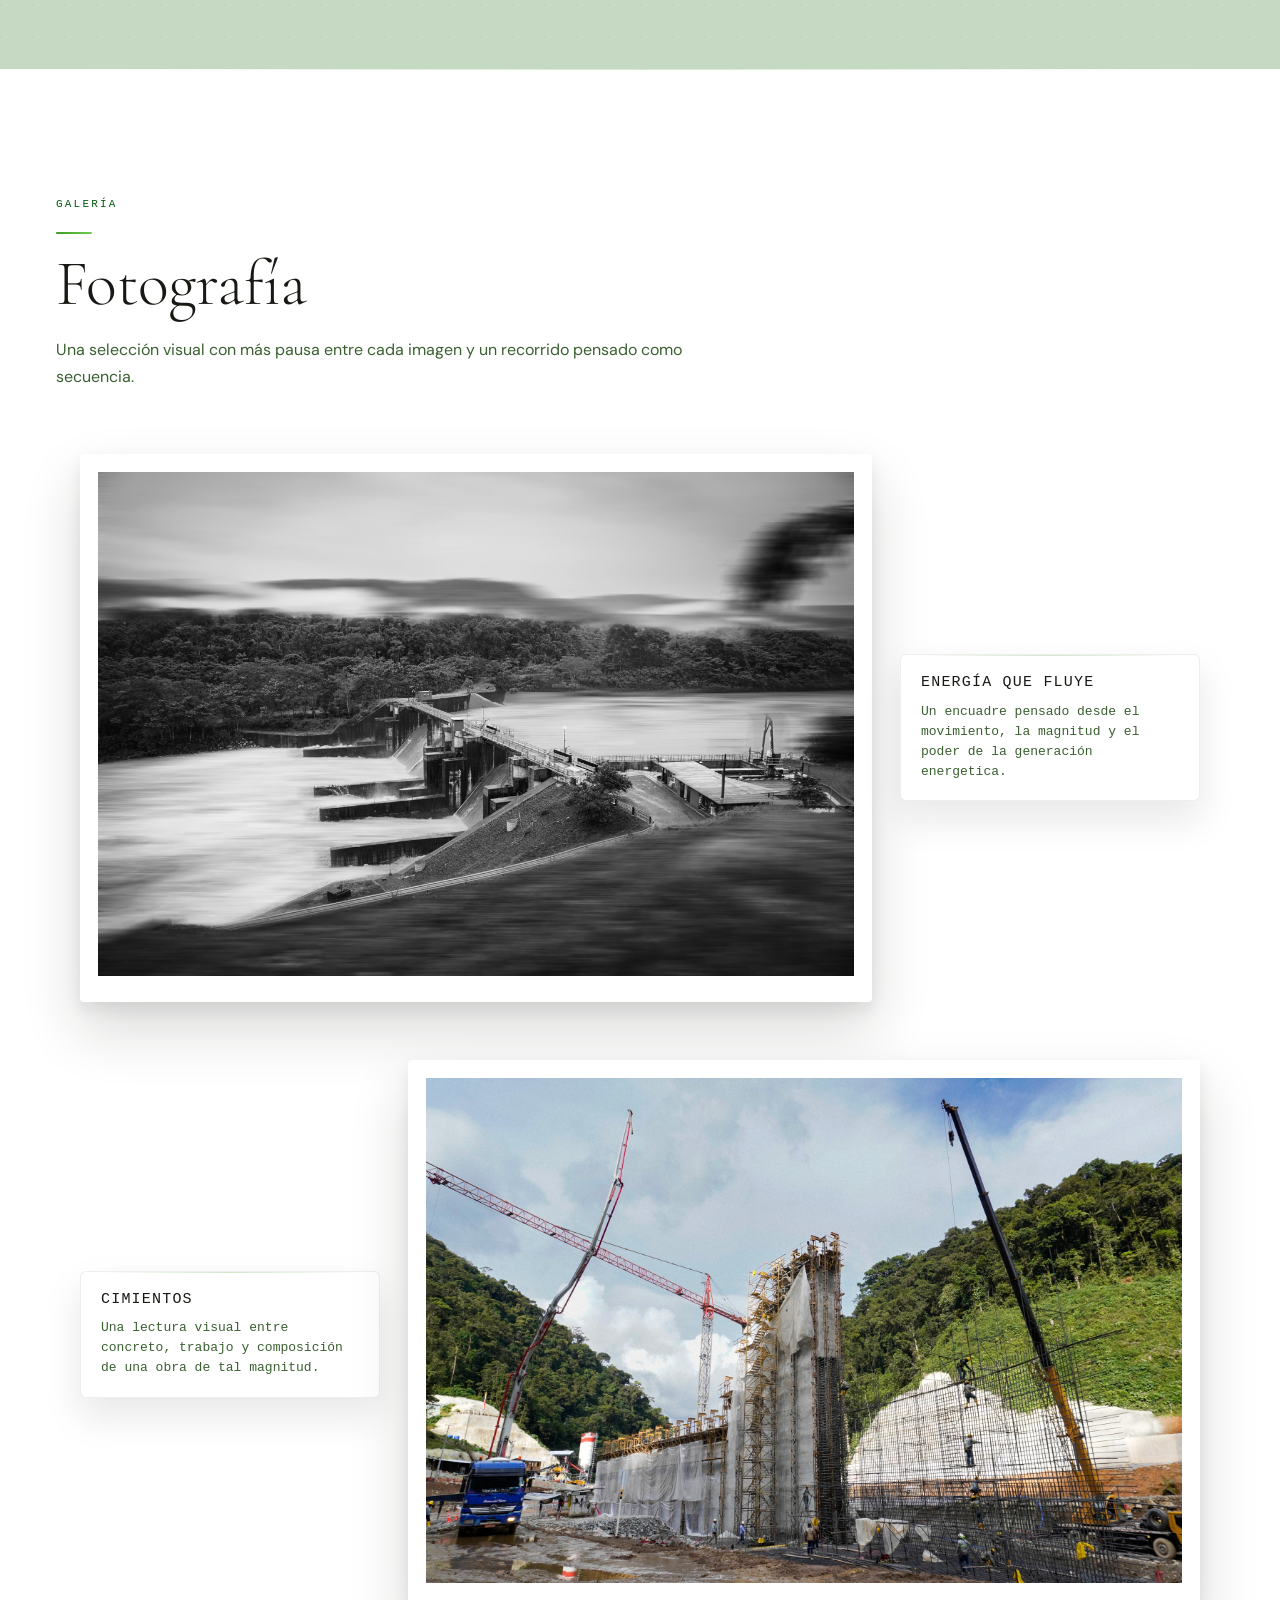
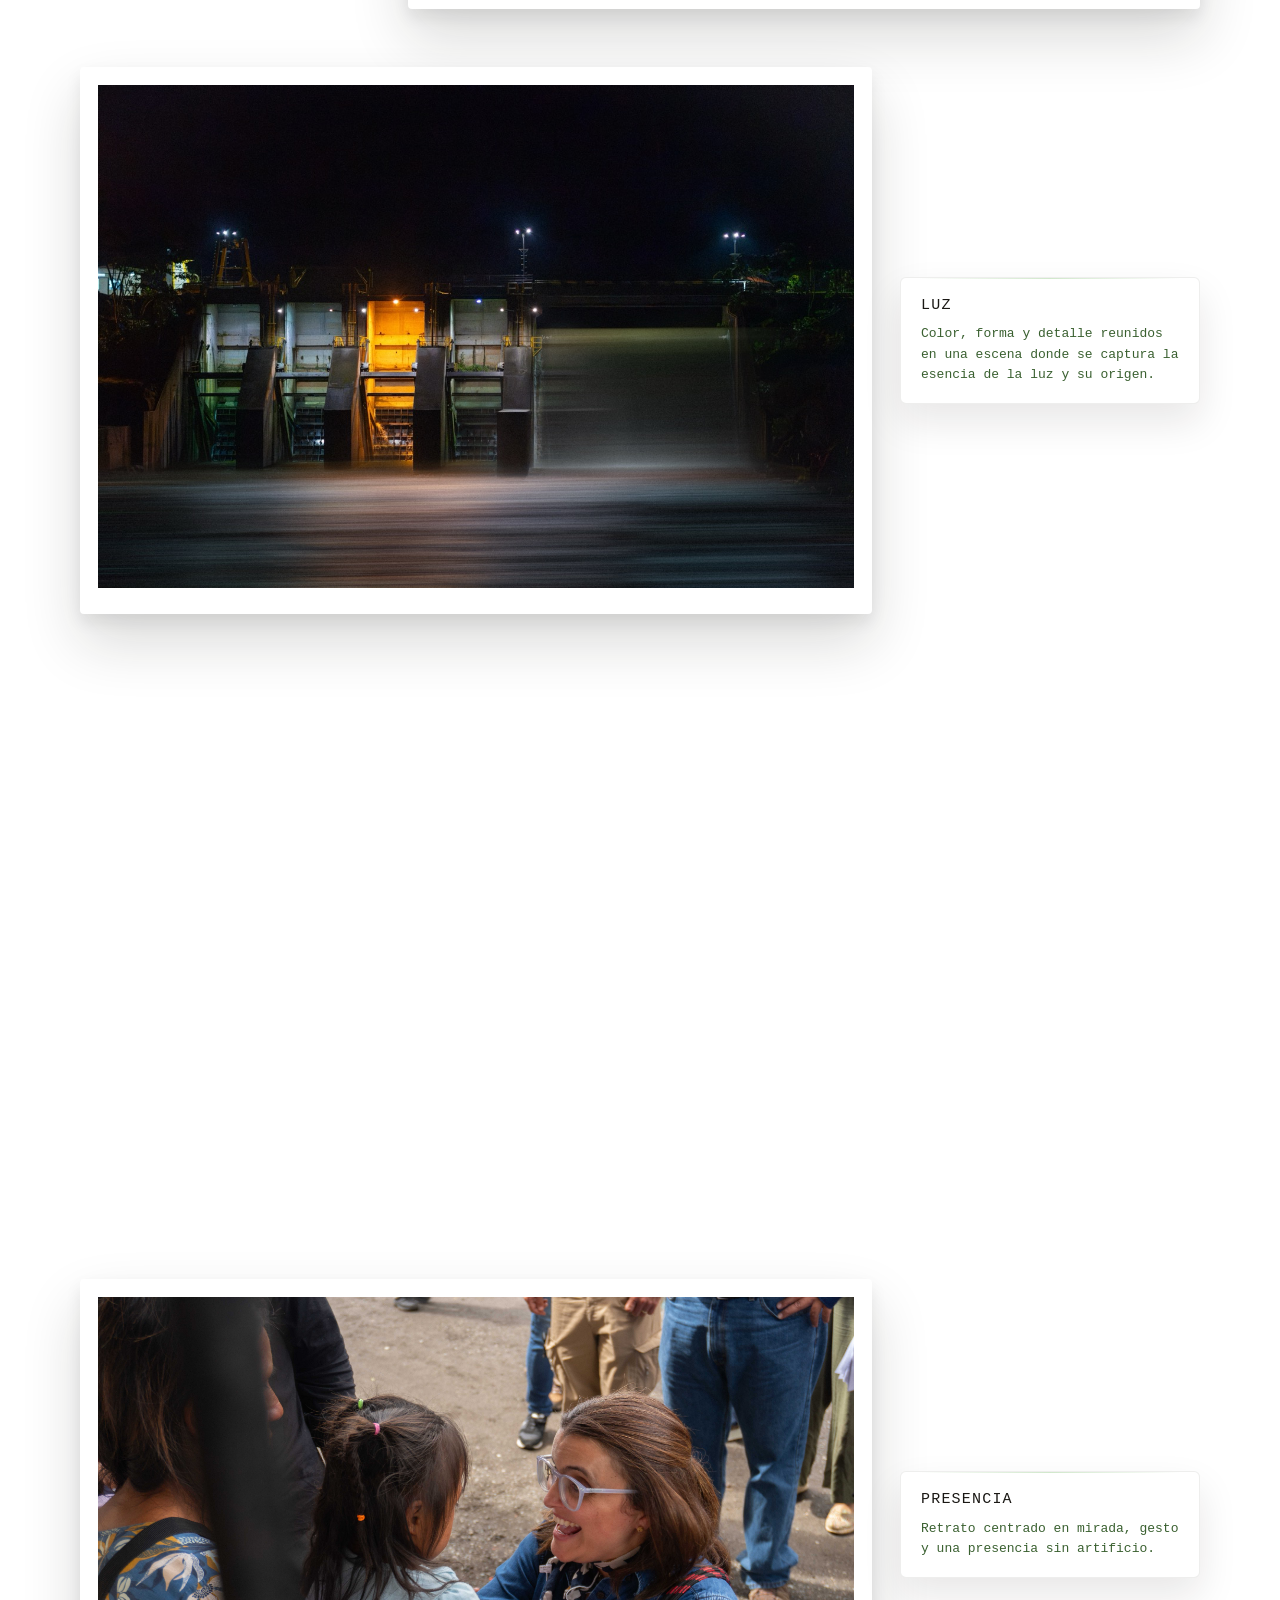
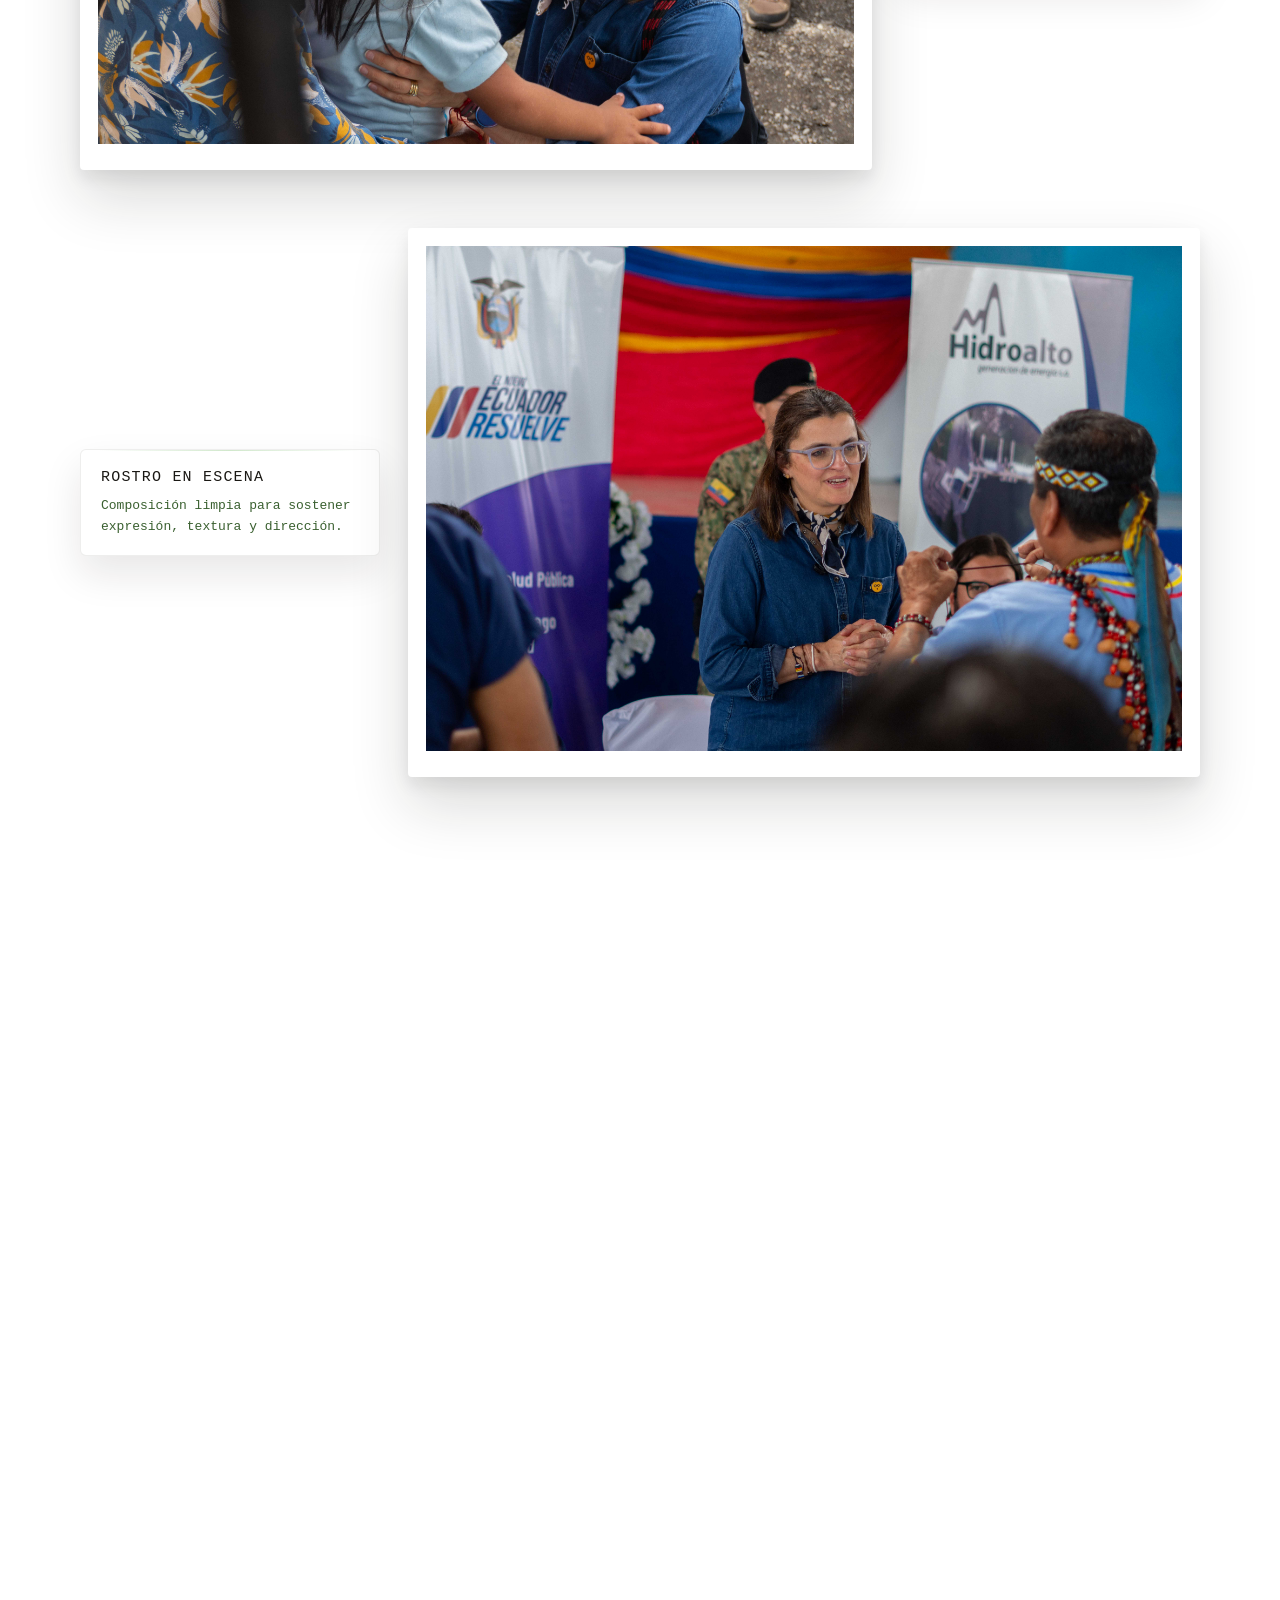
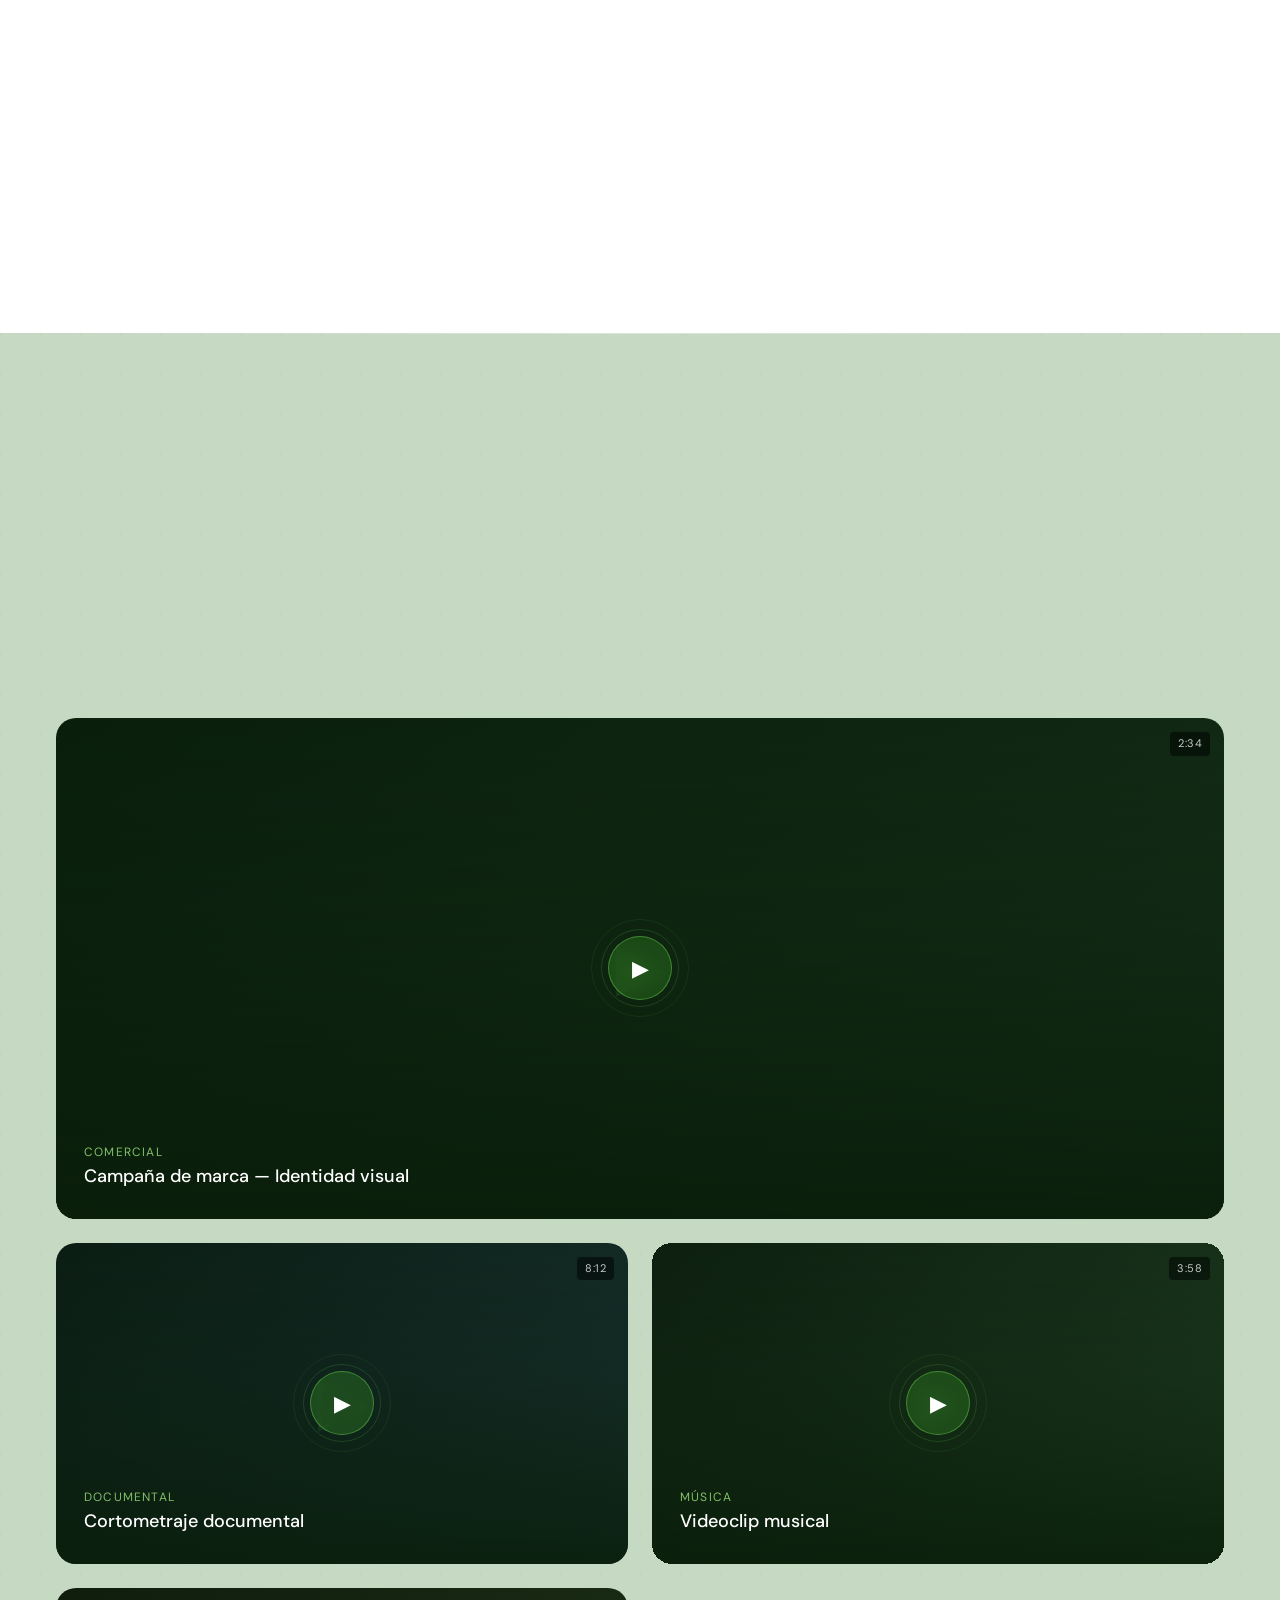
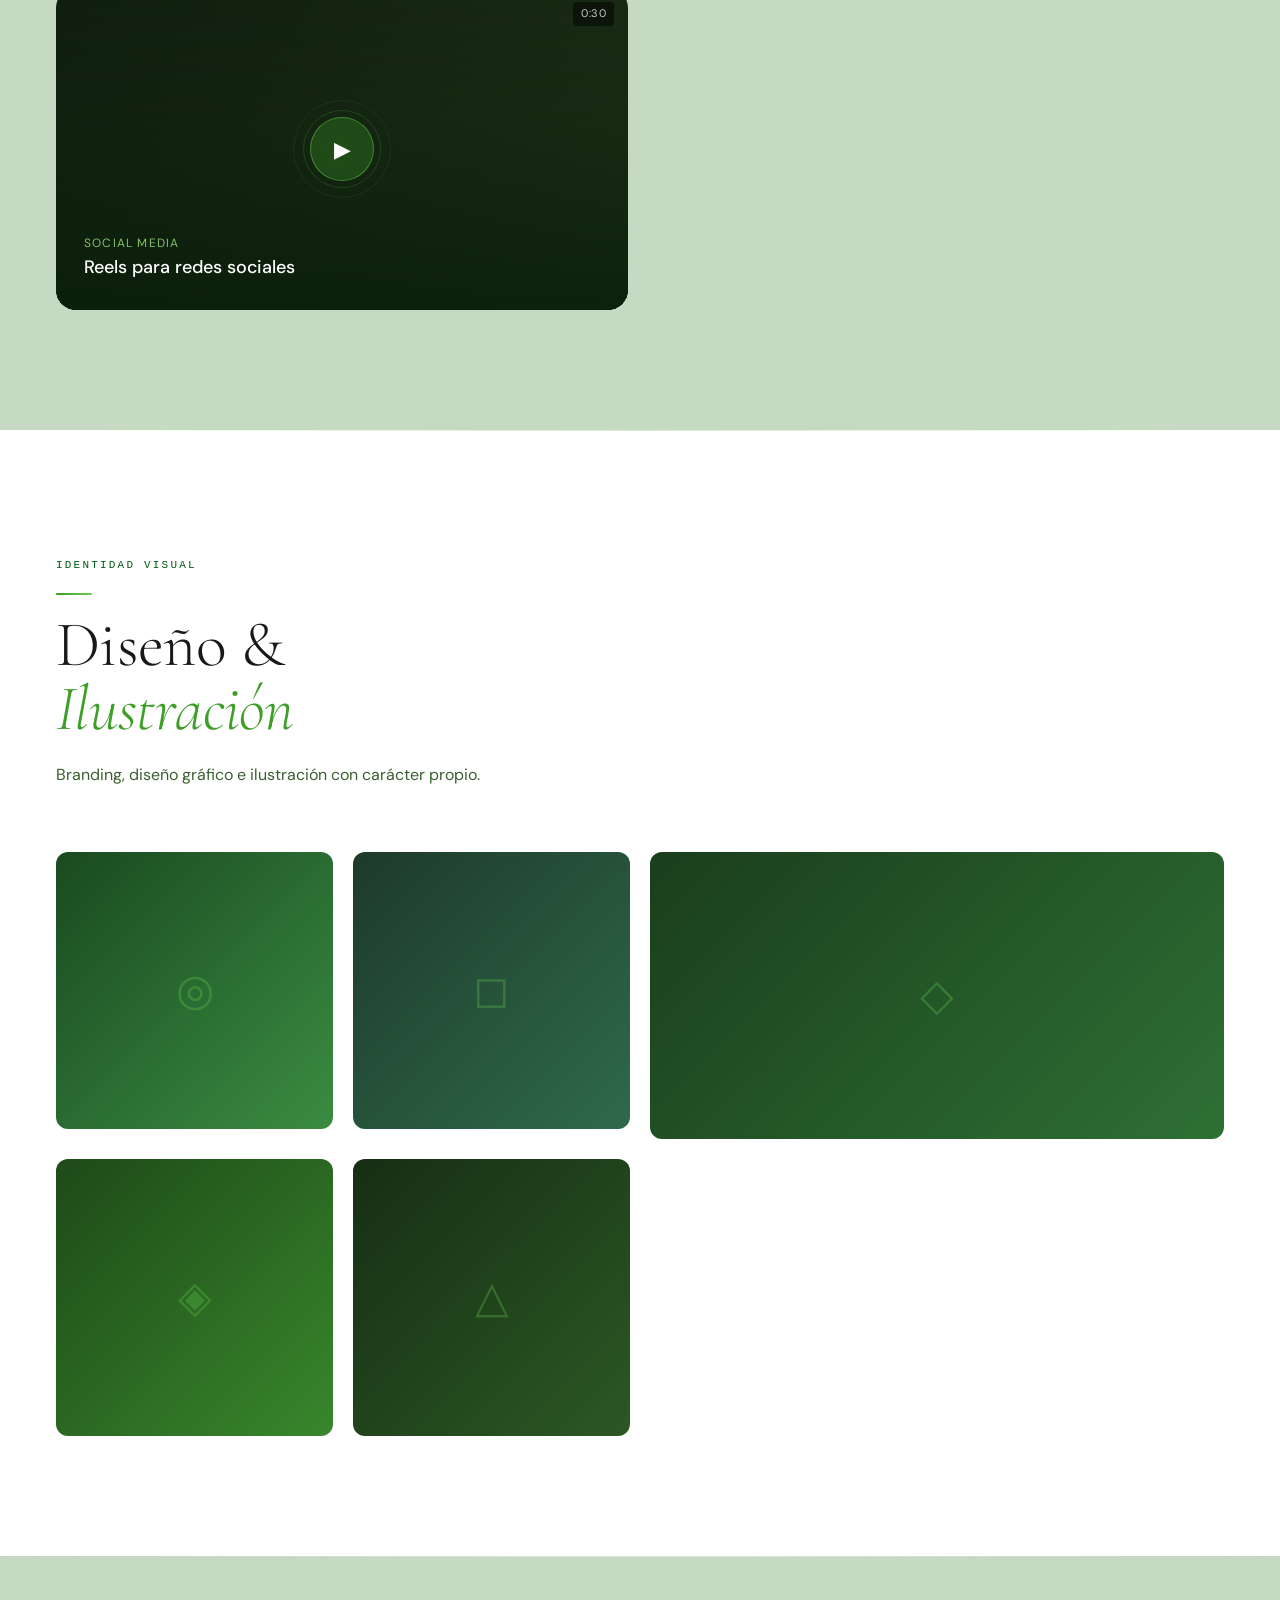
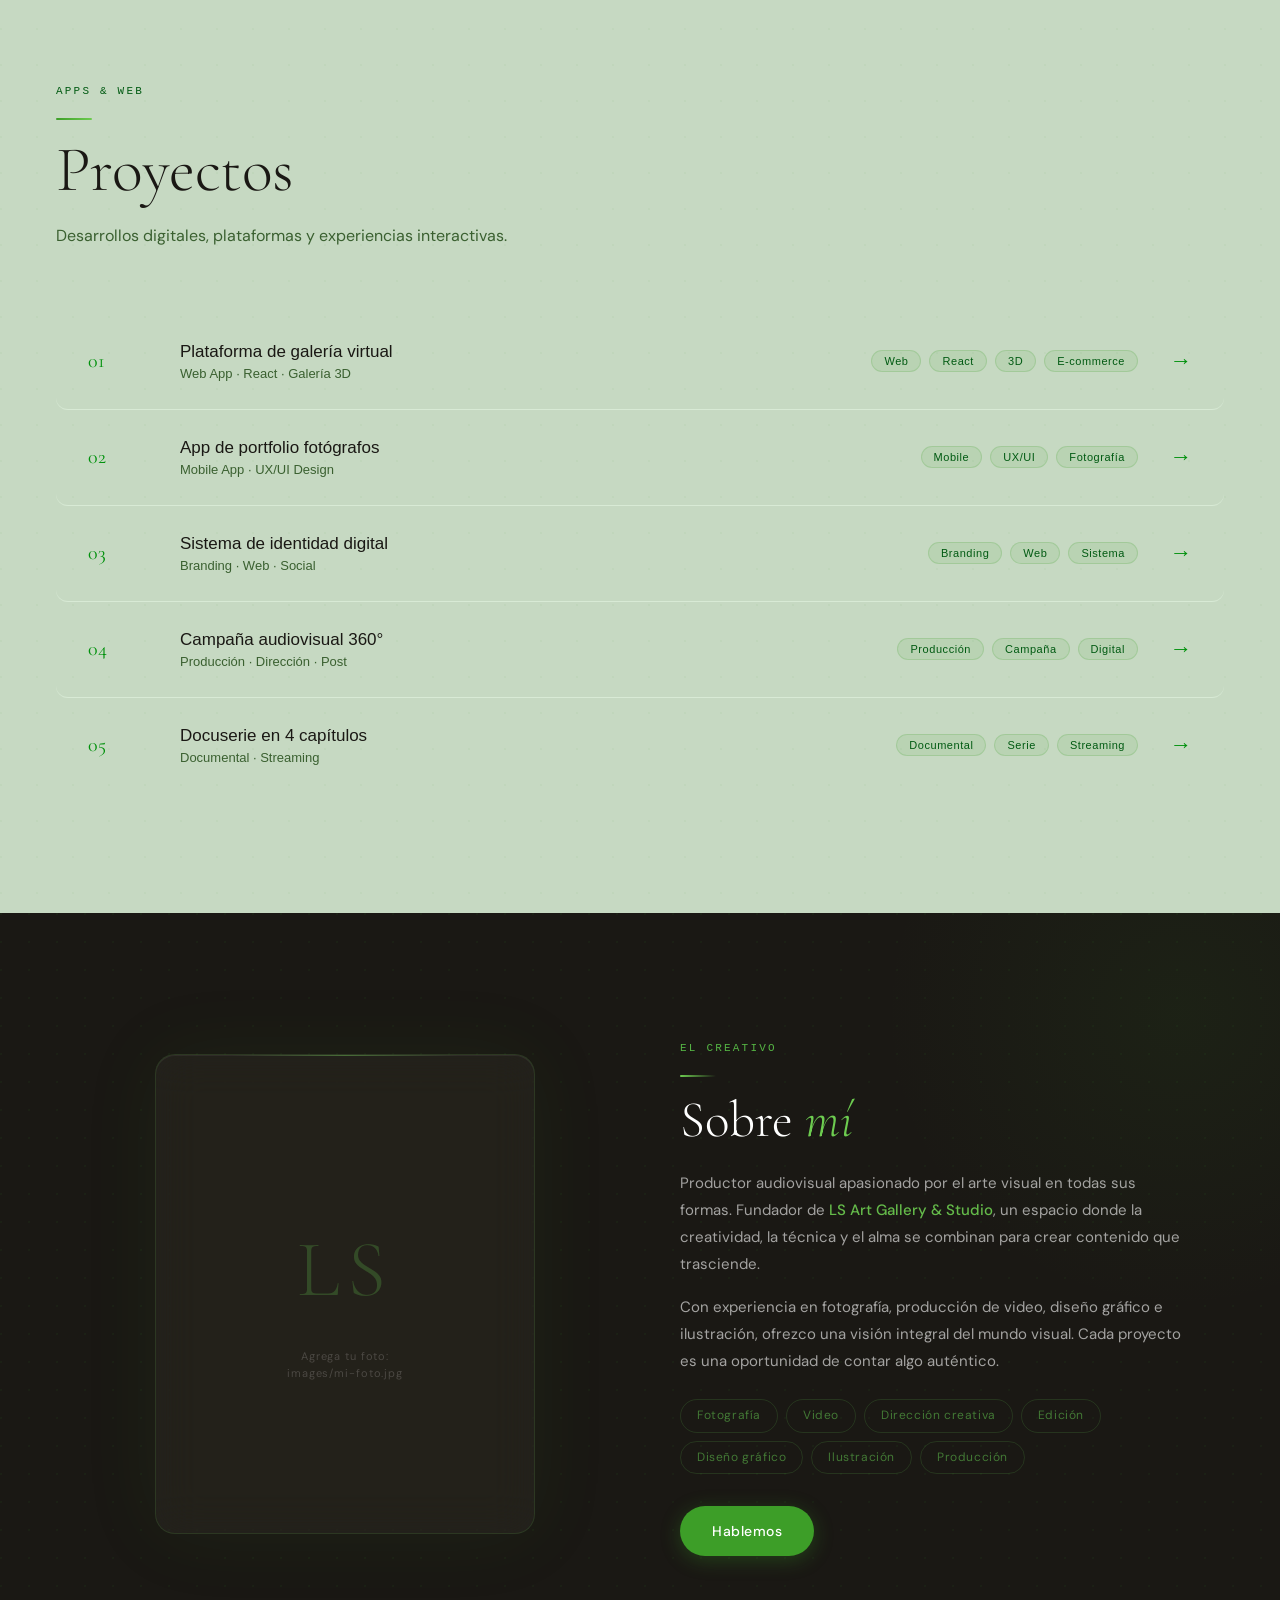
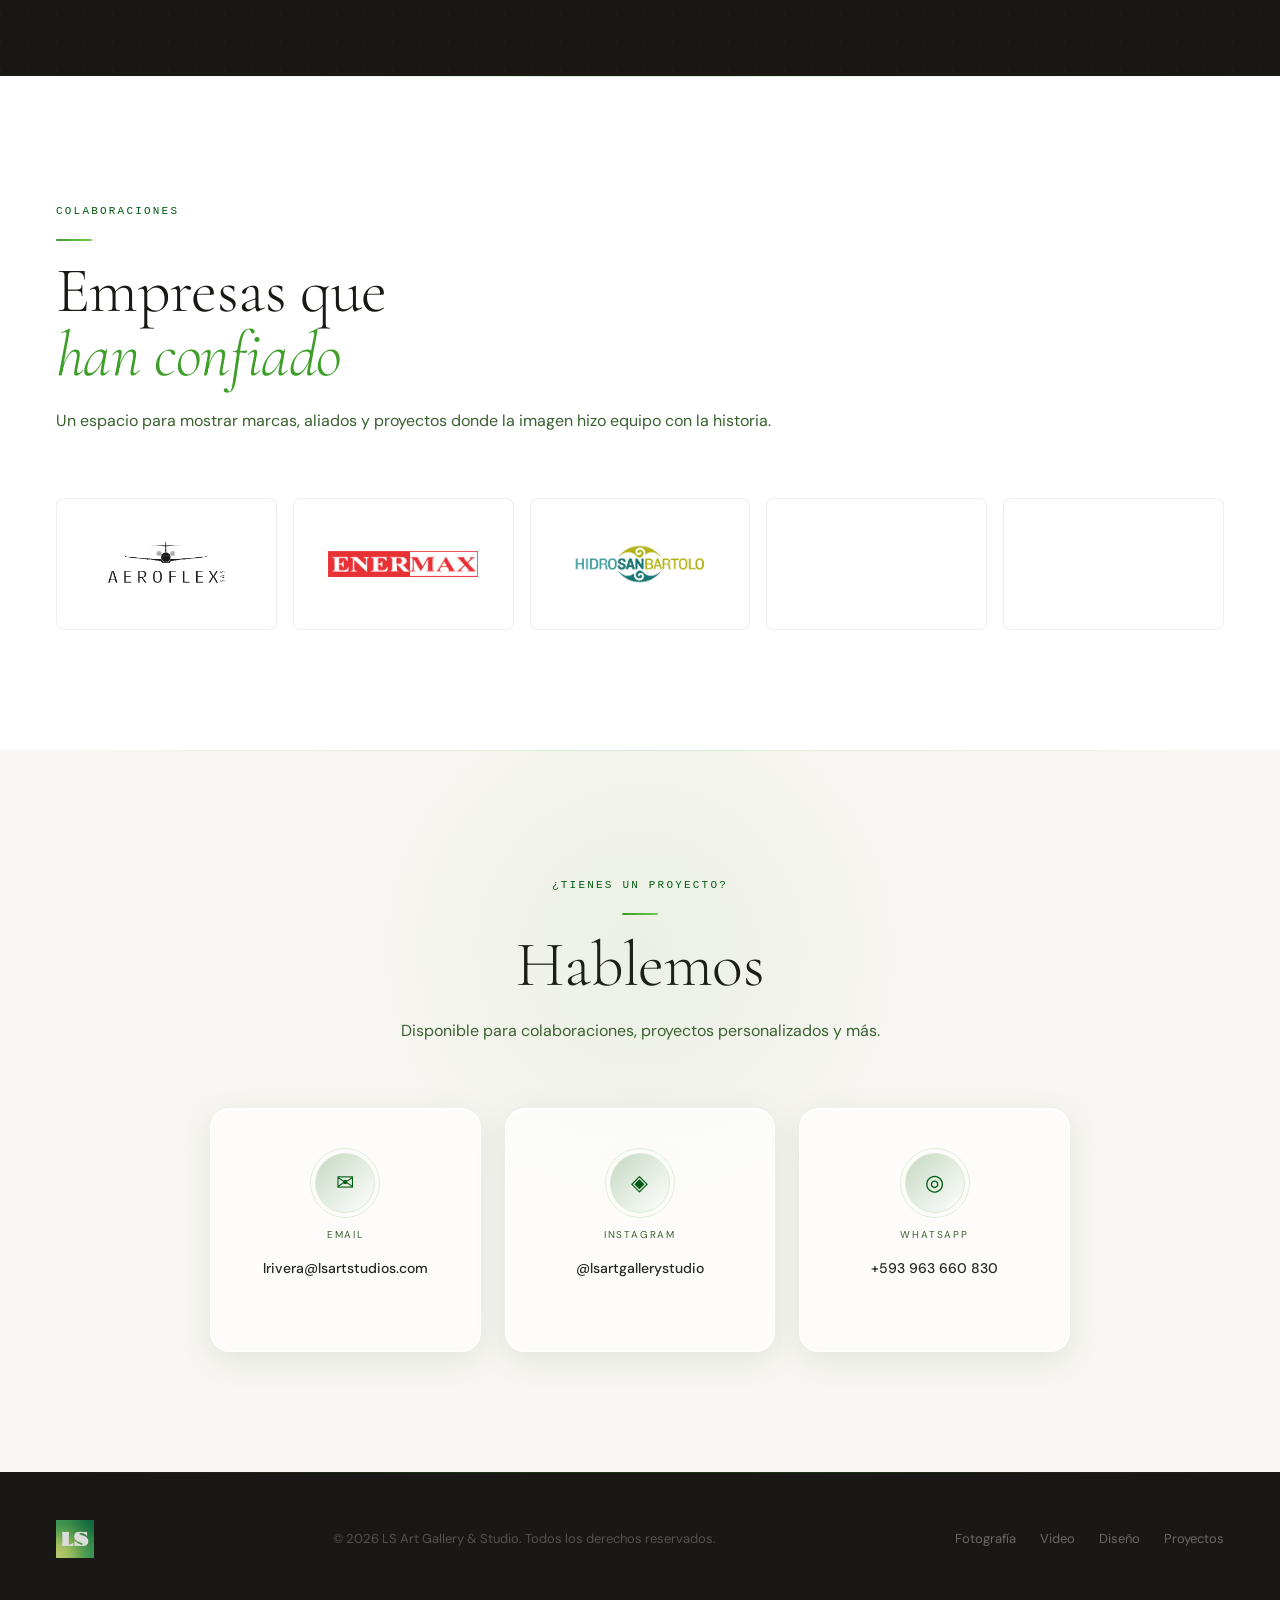
==== commit b5c806f1: "fotos" ====
--- a/index.html
+++ b/index.html
@@ -666,6 +666,9 @@
   { id:'p5', file:'Retrato.jpg', title:'Presencia', desc:'Retrato centrado en mirada, gesto y una presencia sin artificio.', cat:'retrato',
     tags:[], img:'/ls-final/images/Retrato.jpg', alt:'Presencia',
     bg:'linear-gradient(135deg,#2a3a1a,#4e6e2d)', e:'◻' },
+  { id:'p8', file:'Retrato 4.jpg', title:'Rostro en escena', desc:'Composición limpia para sostener expresión, textura y dirección.', cat:'retrato',
+    tags:[], img:'/ls-final/images/Retrato 4.jpg', alt:'Rostro en escena',
+    bg:'linear-gradient(135deg,#1c2b18,#34502a)', e:'□' },
   { id:'p9', file:'Drone.jpg', title:'Altura abierta', desc:'Vista aérea para leer escala, paisaje y movimiento desde arriba.', cat:'drone',
     tags:[], img:'/ls-final/images/Drone.jpg', alt:'Altura abierta',
     bg:'linear-gradient(135deg,#18384a,#2d5f84)', e:'○' },
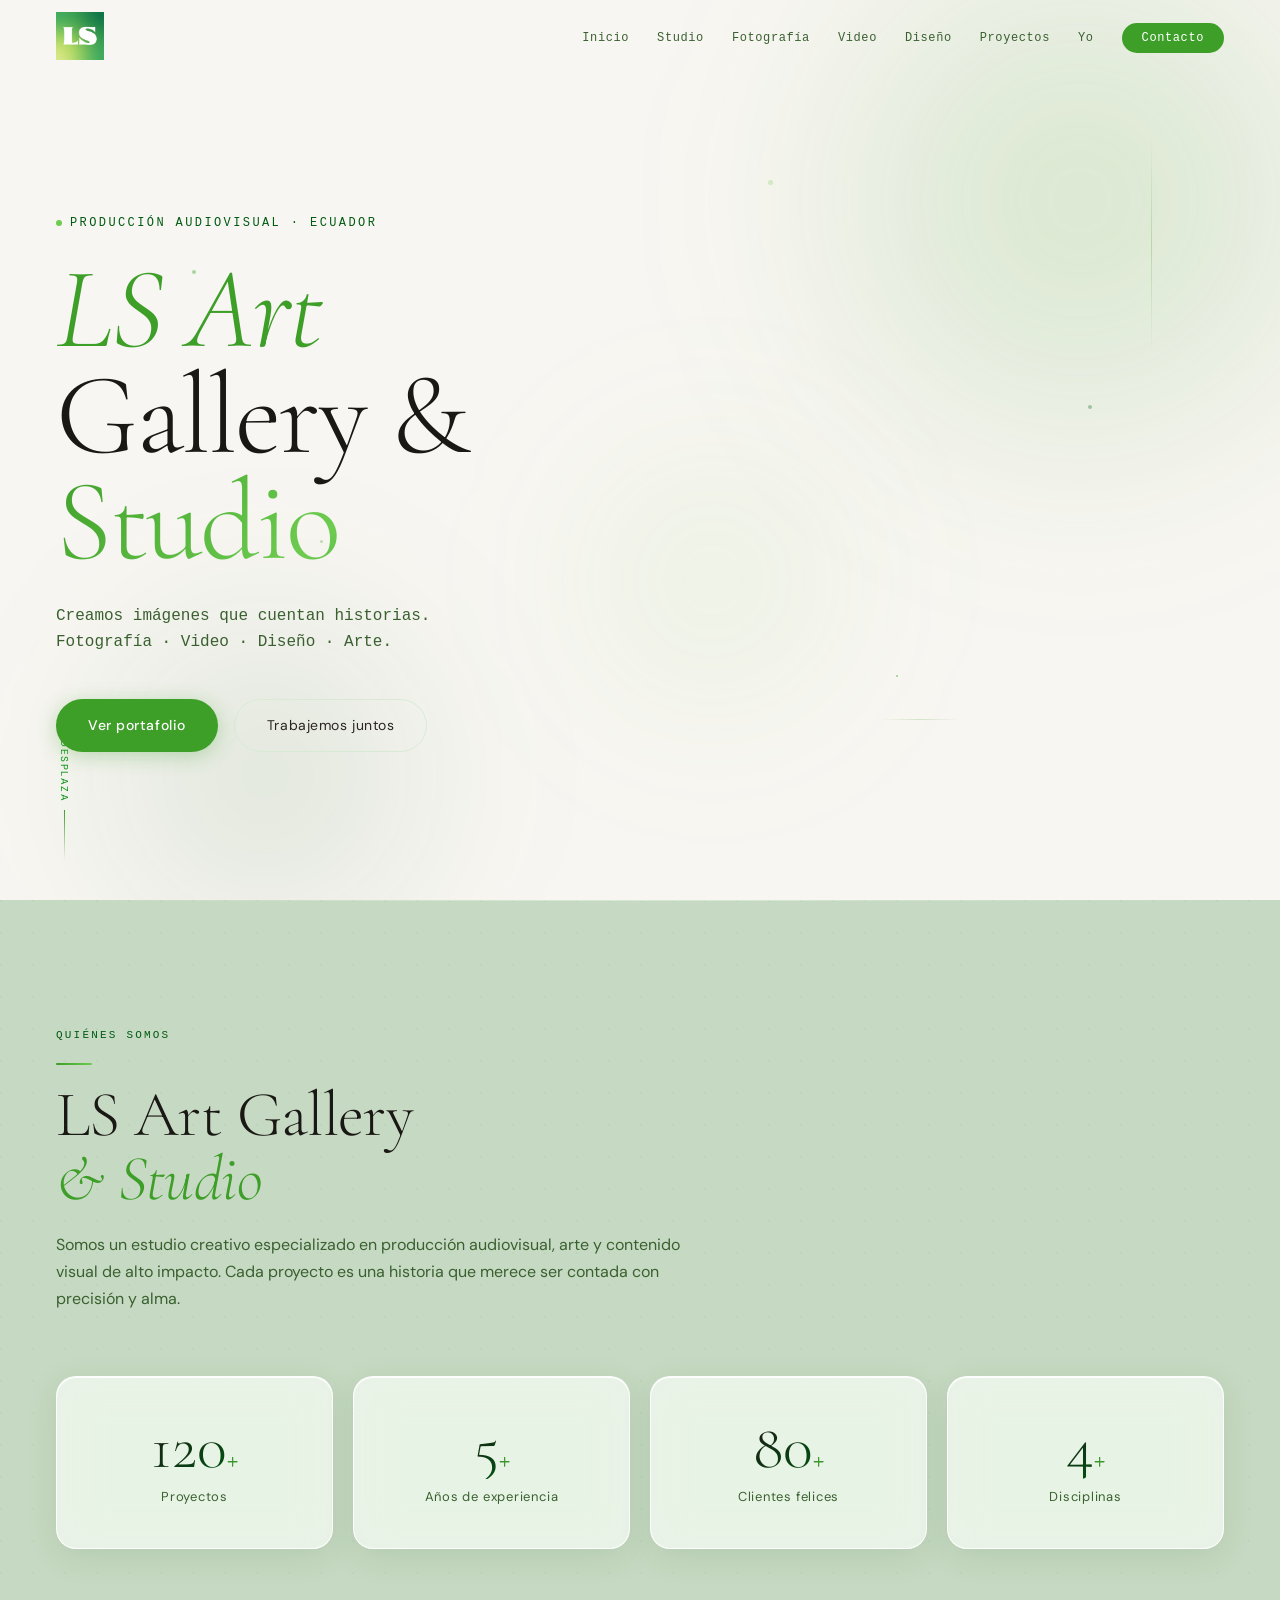
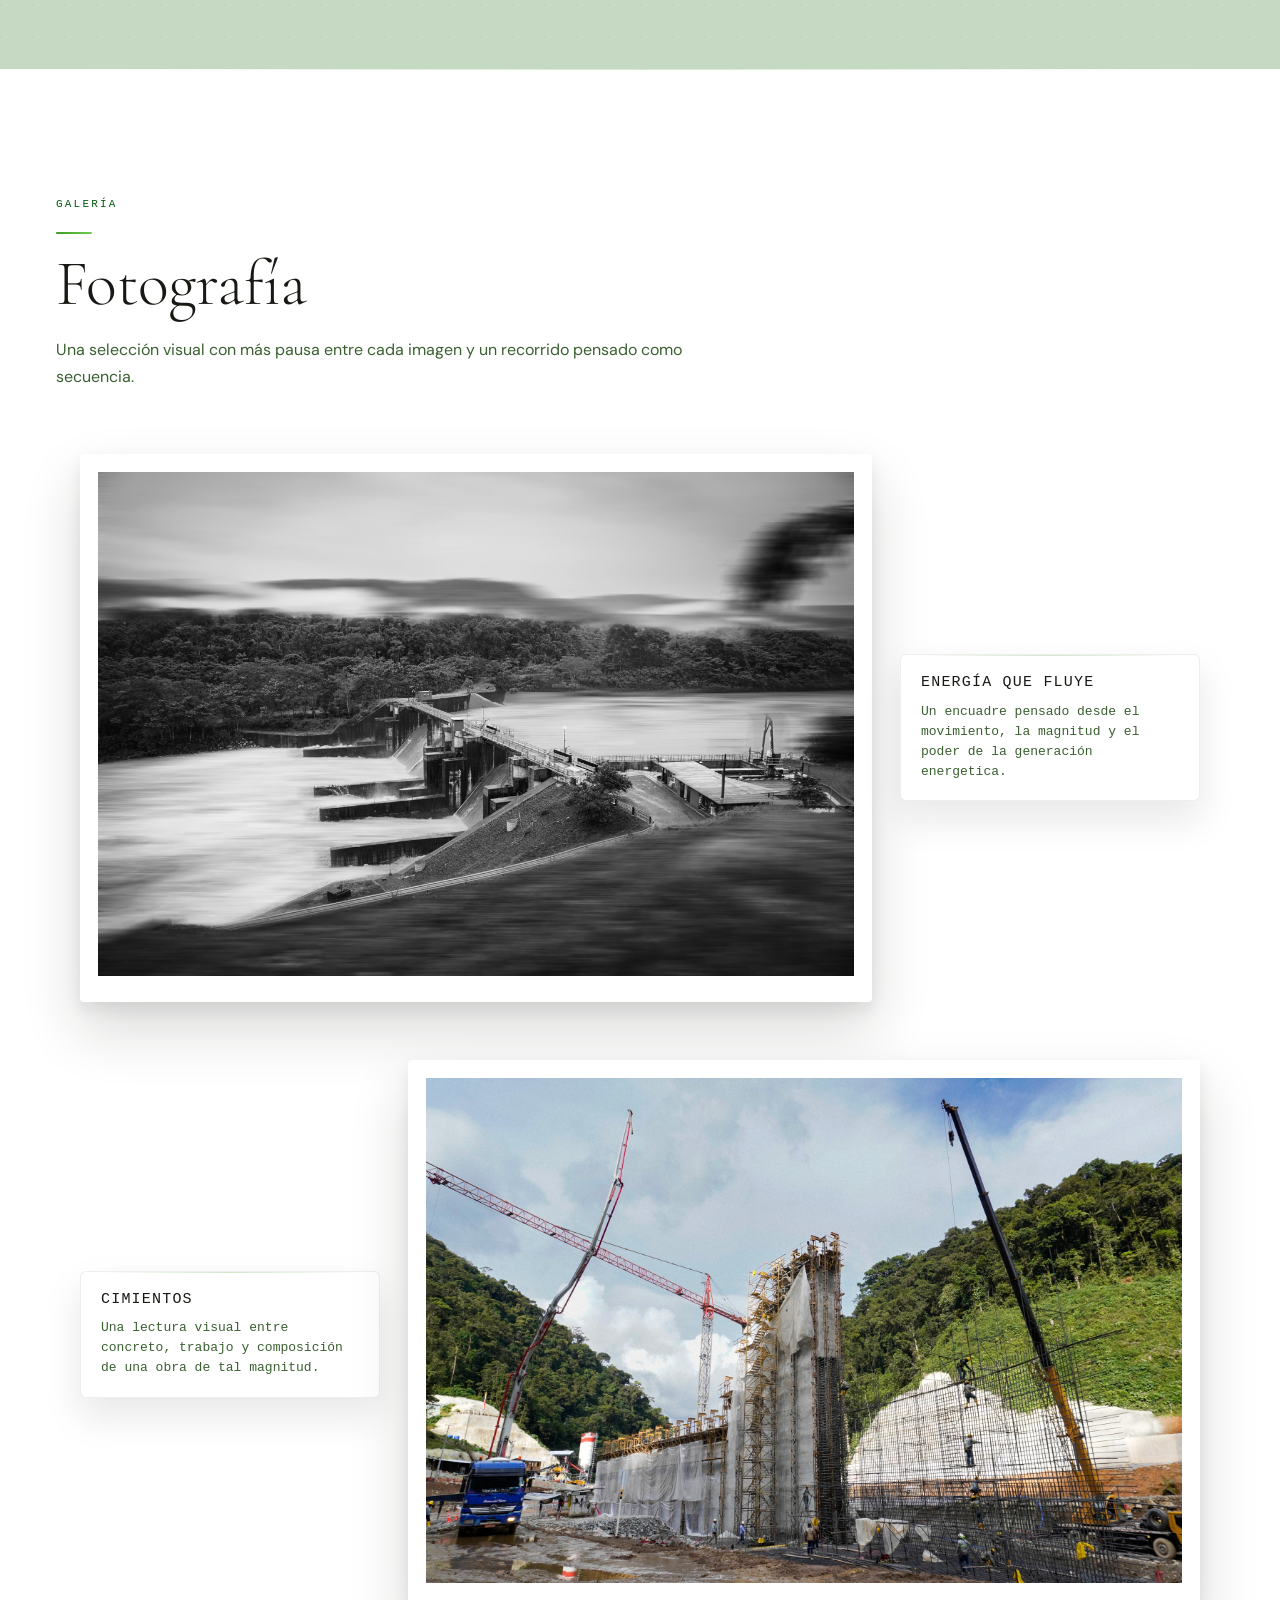
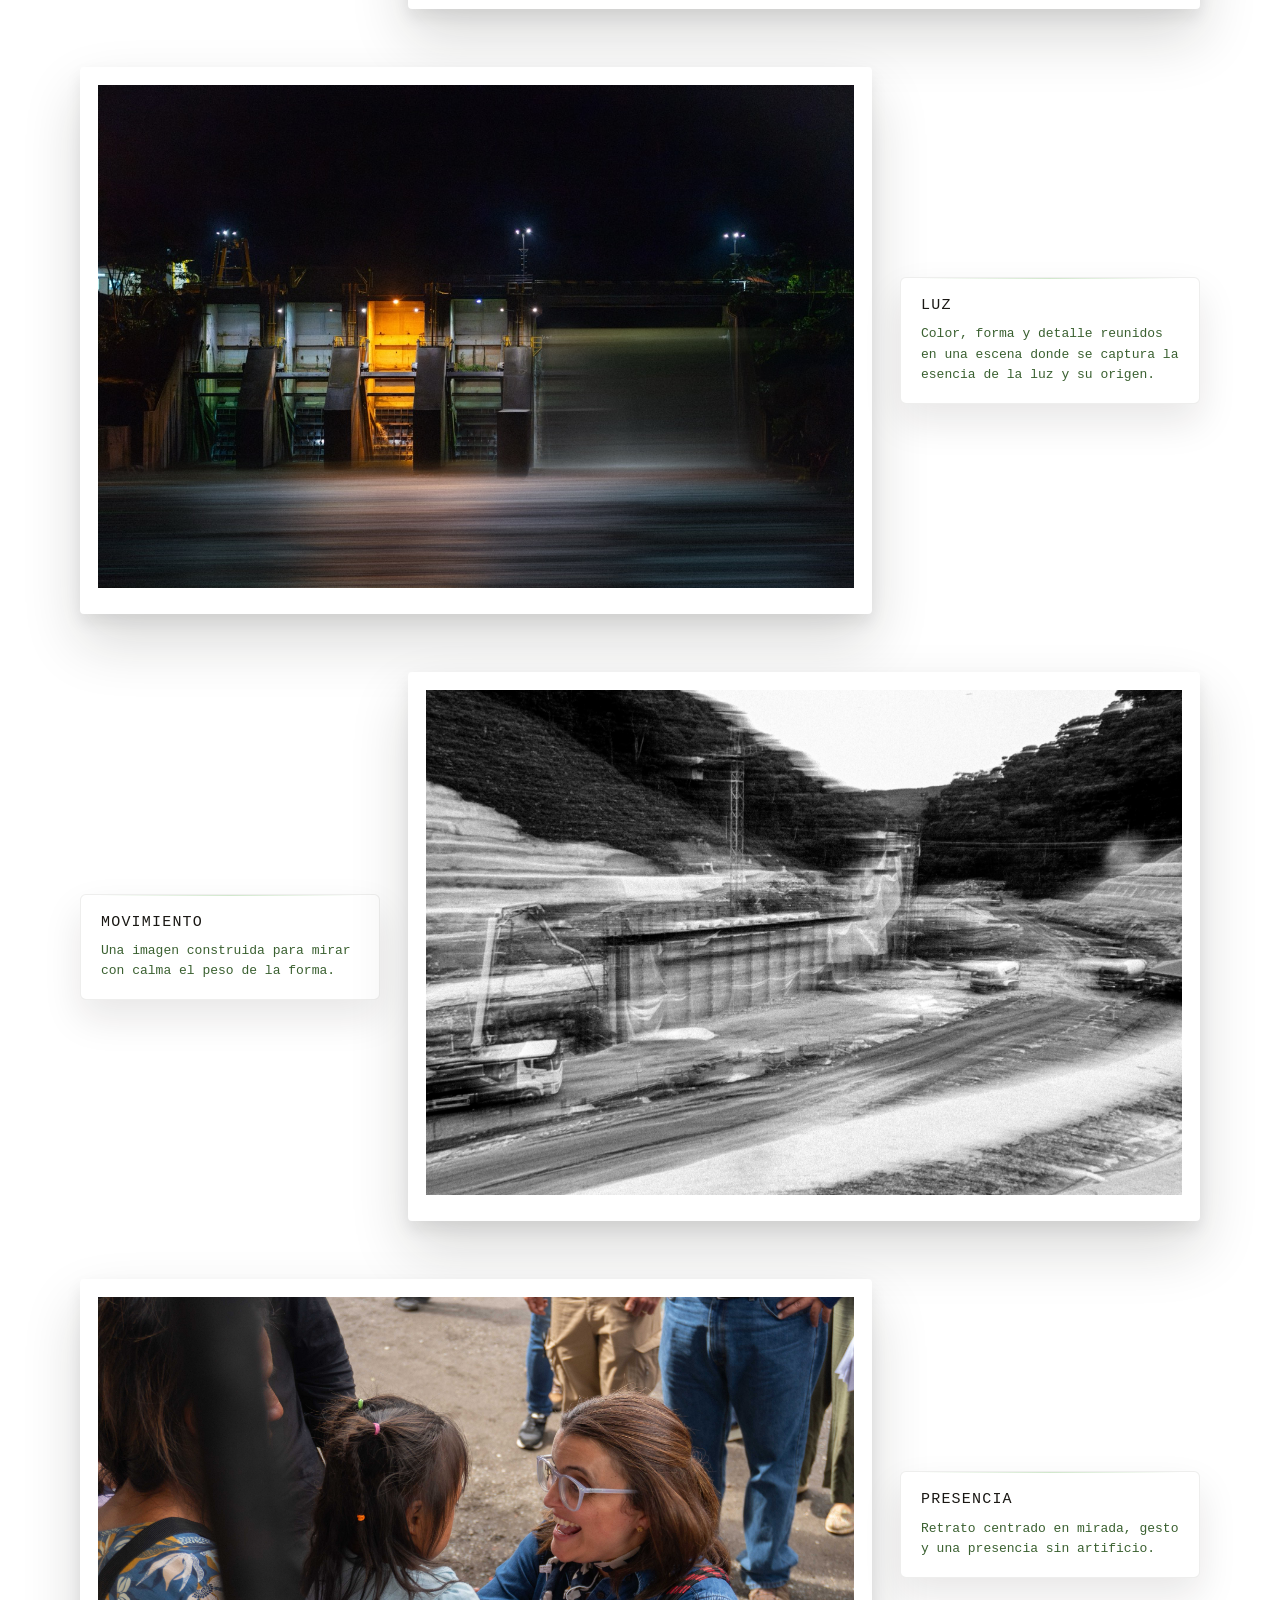
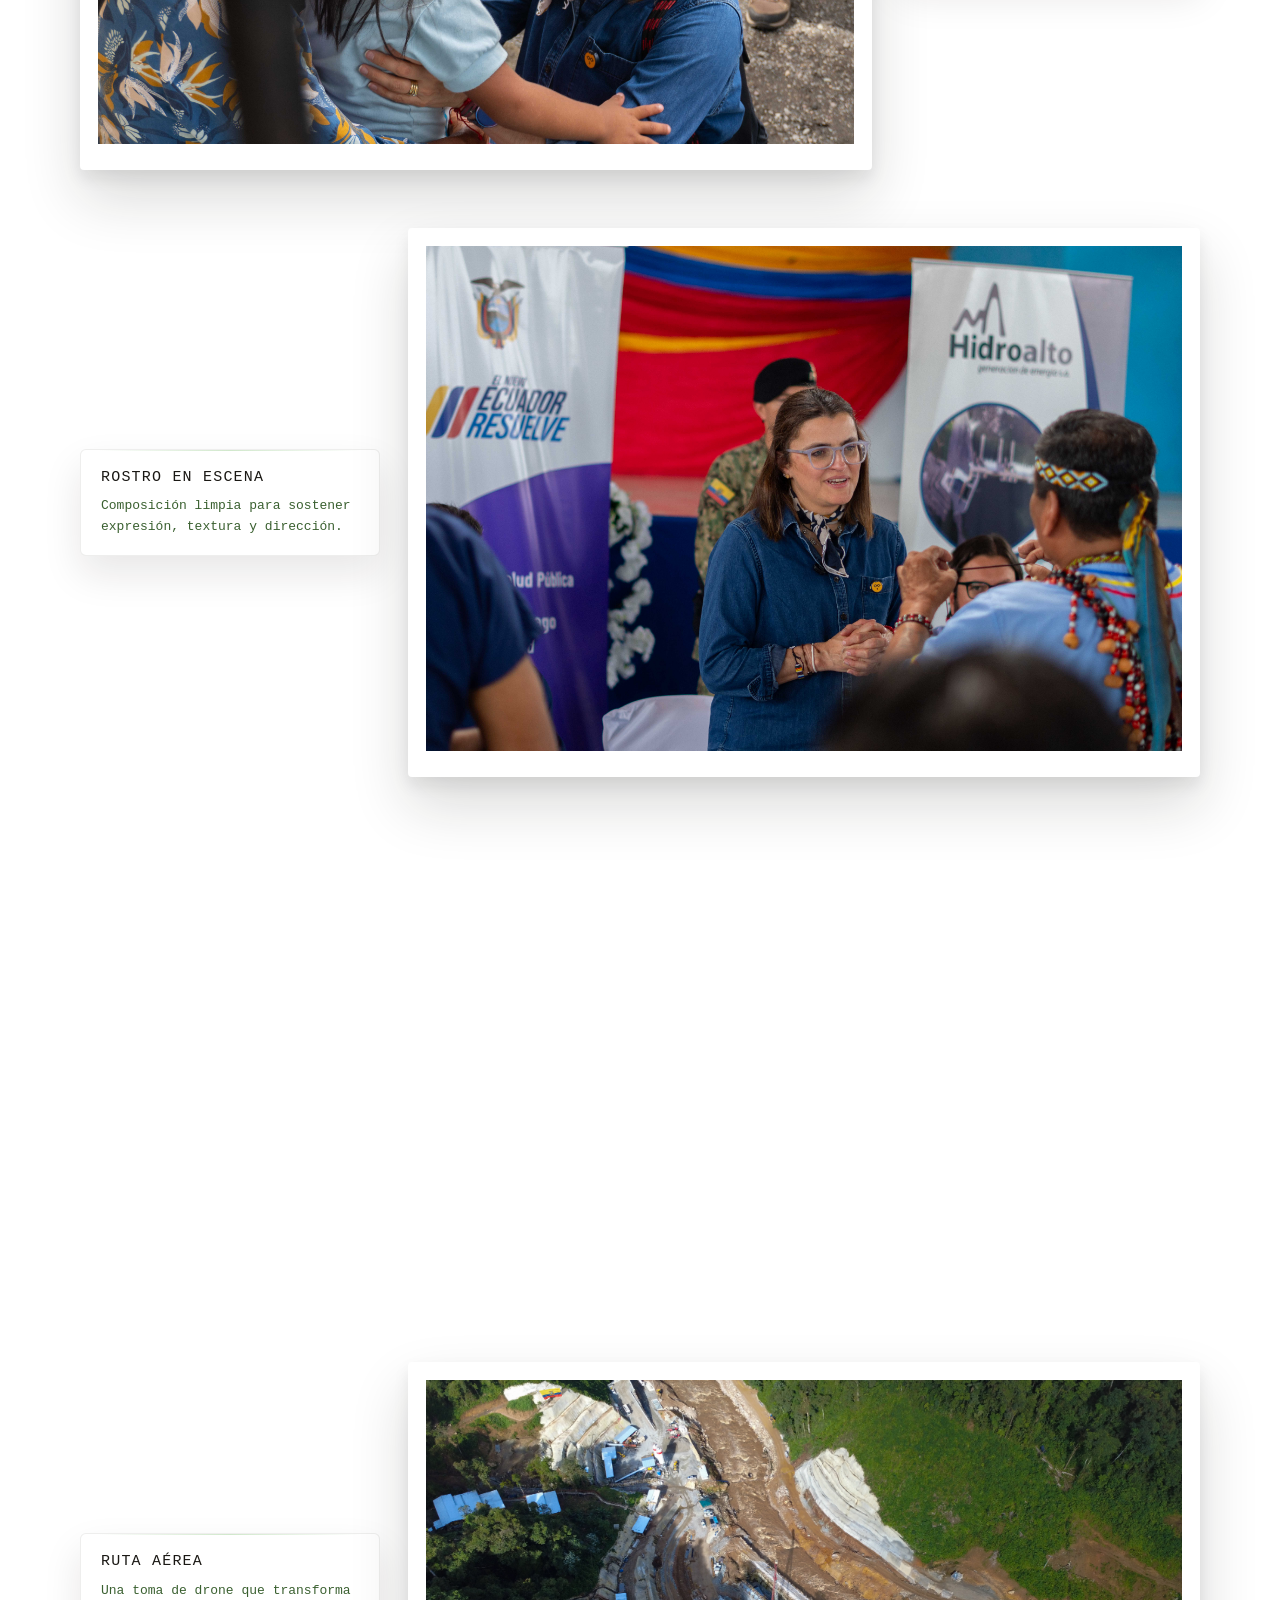
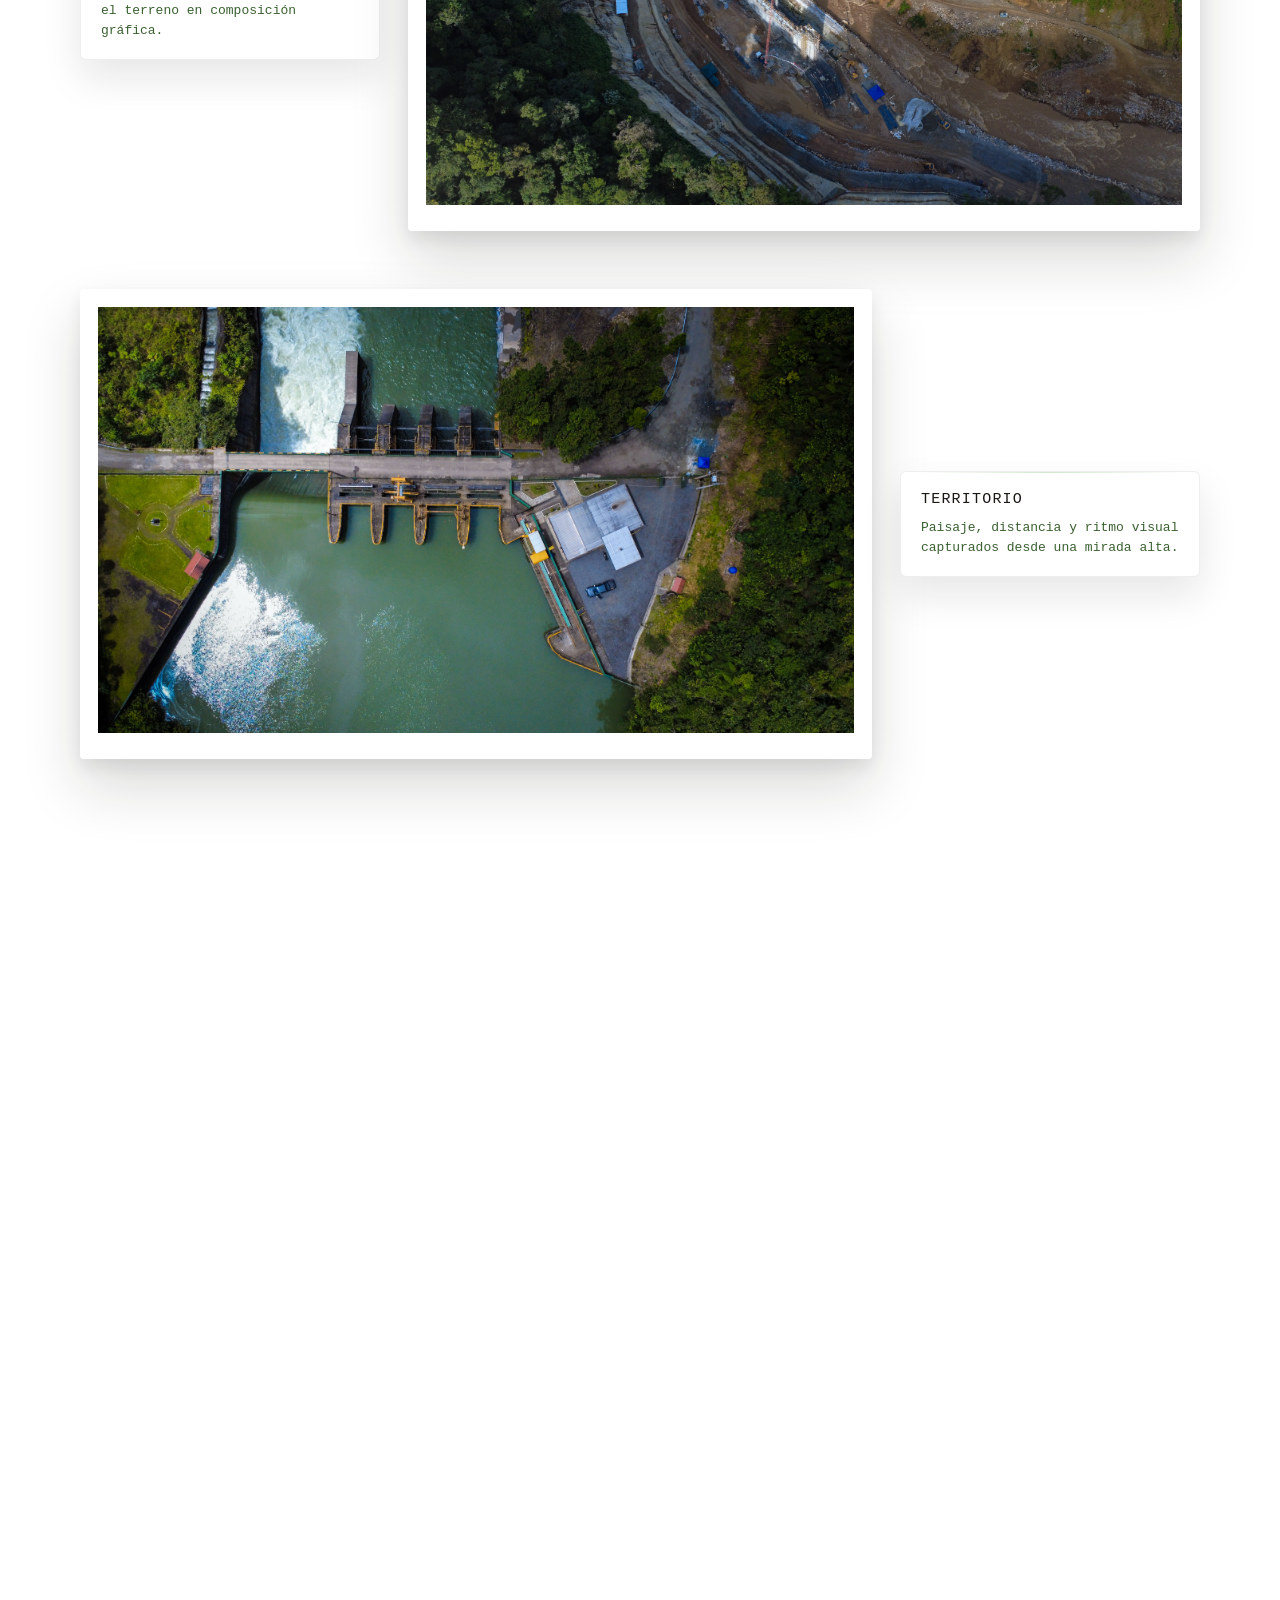
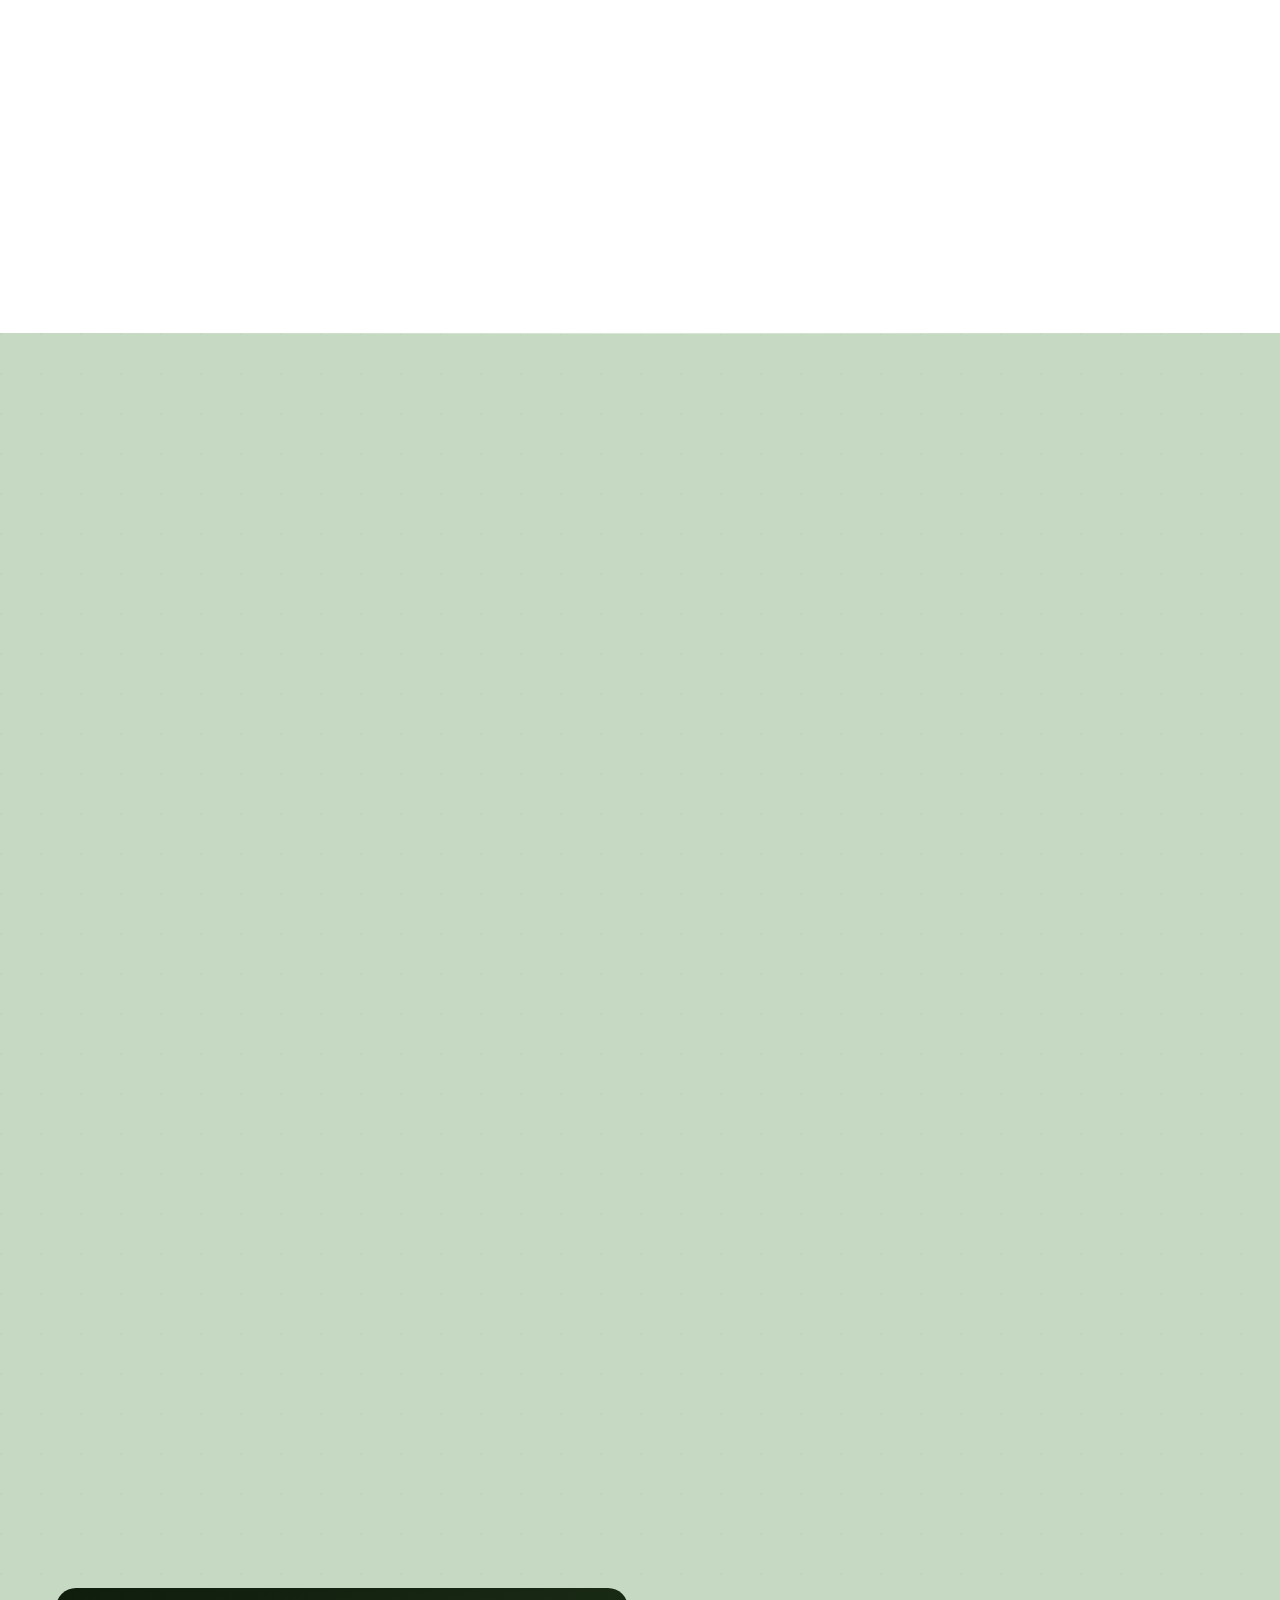
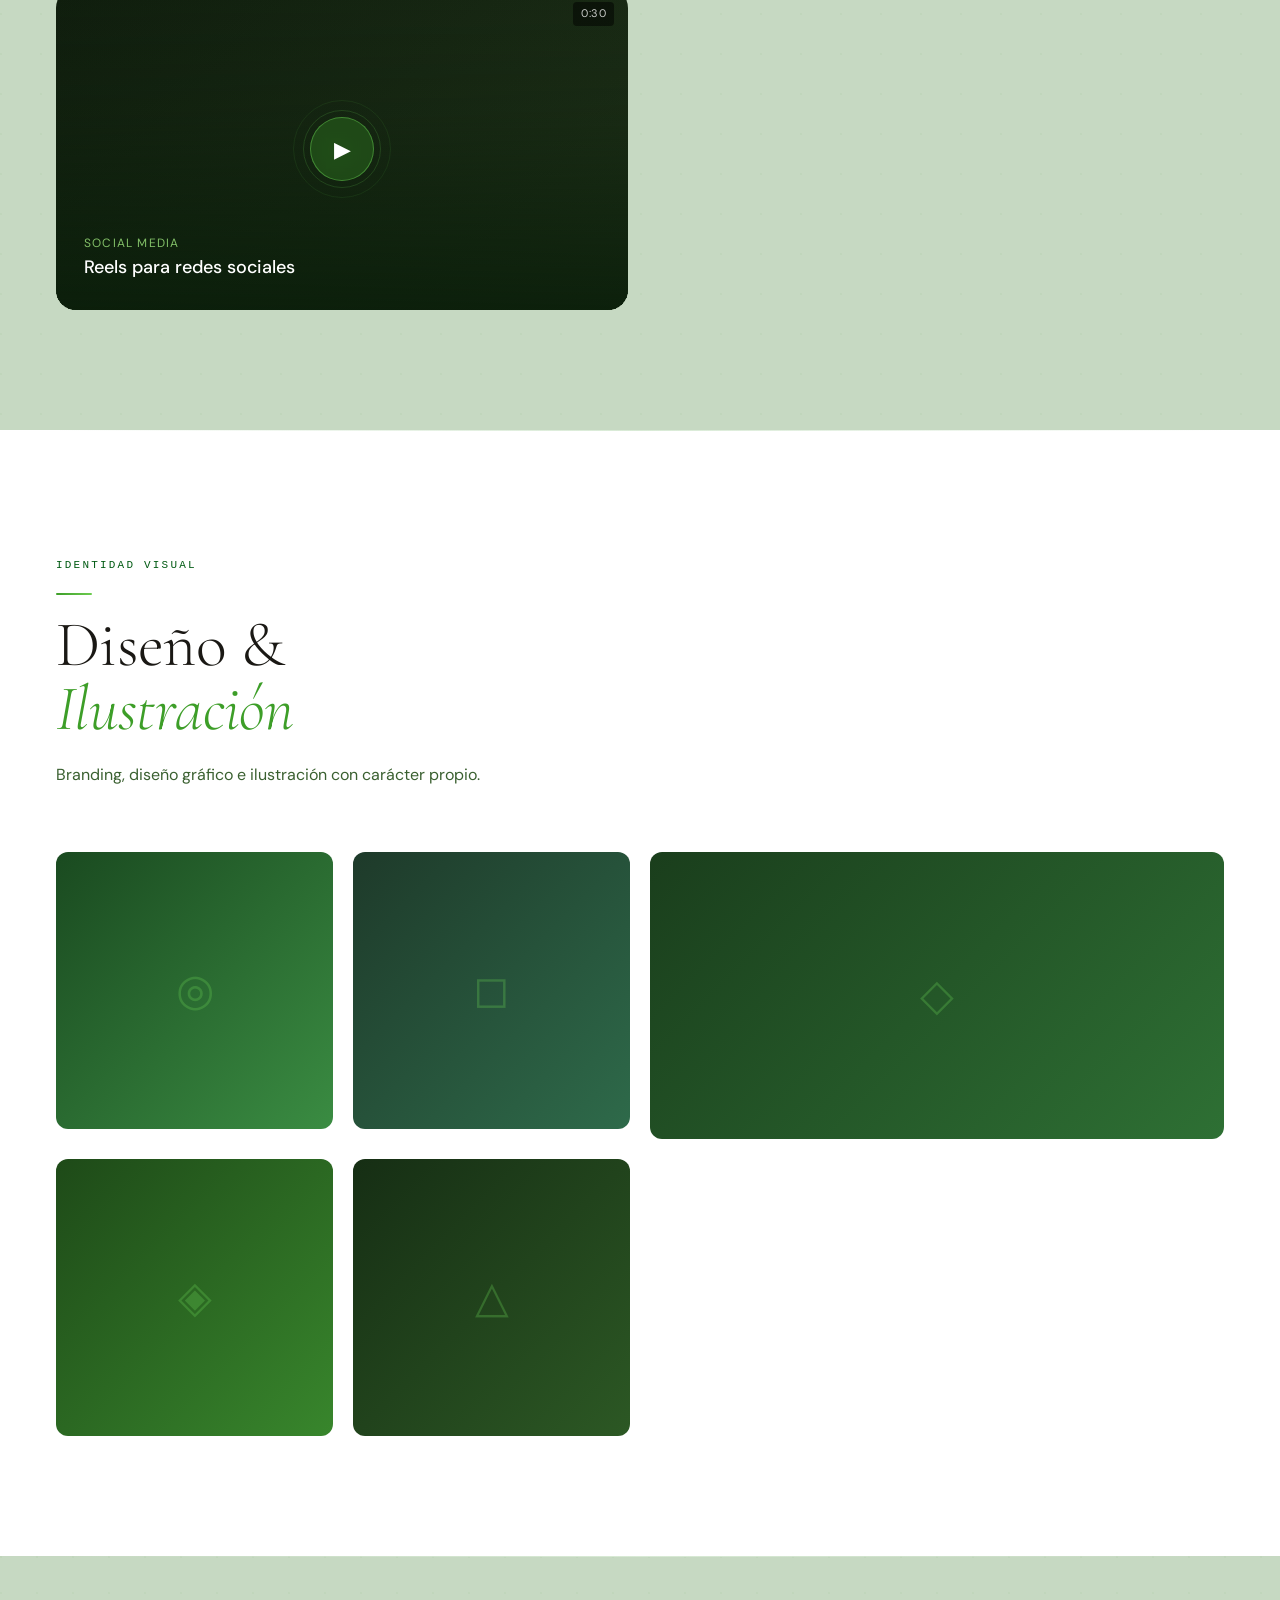
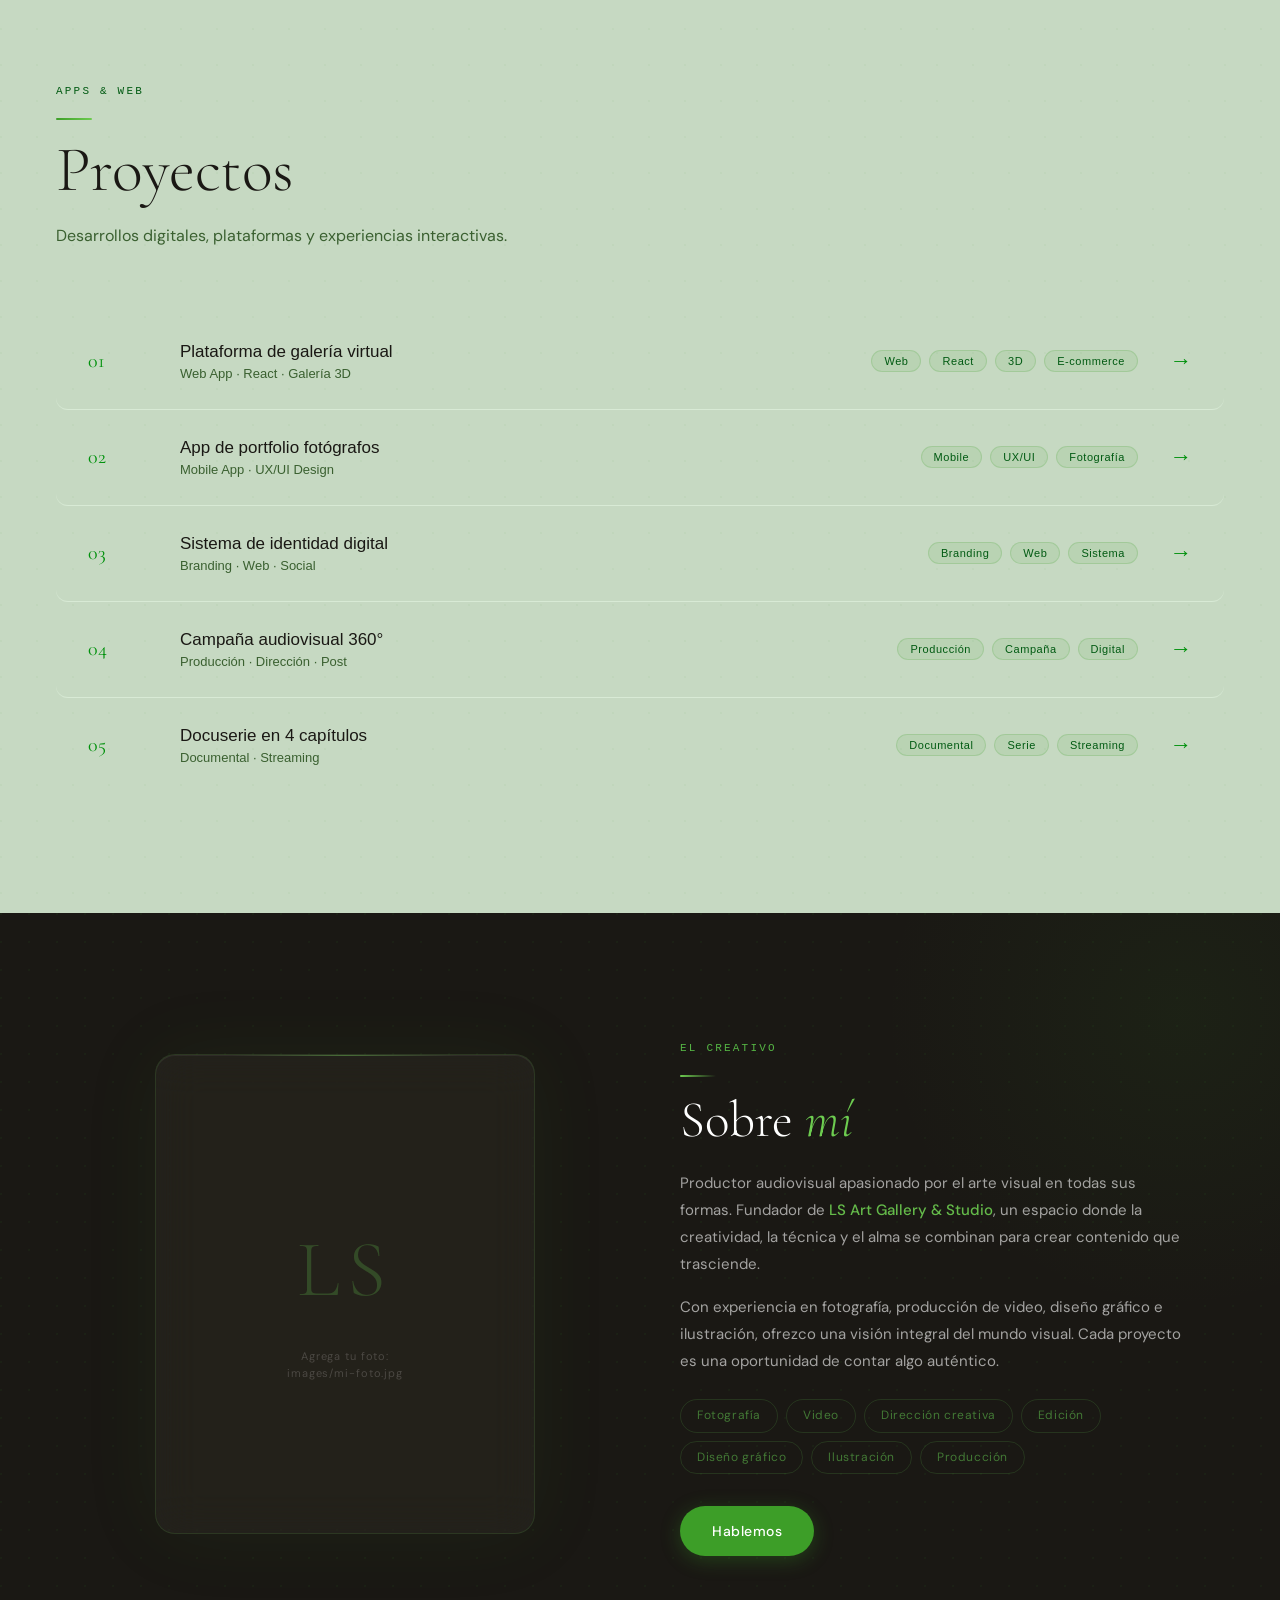
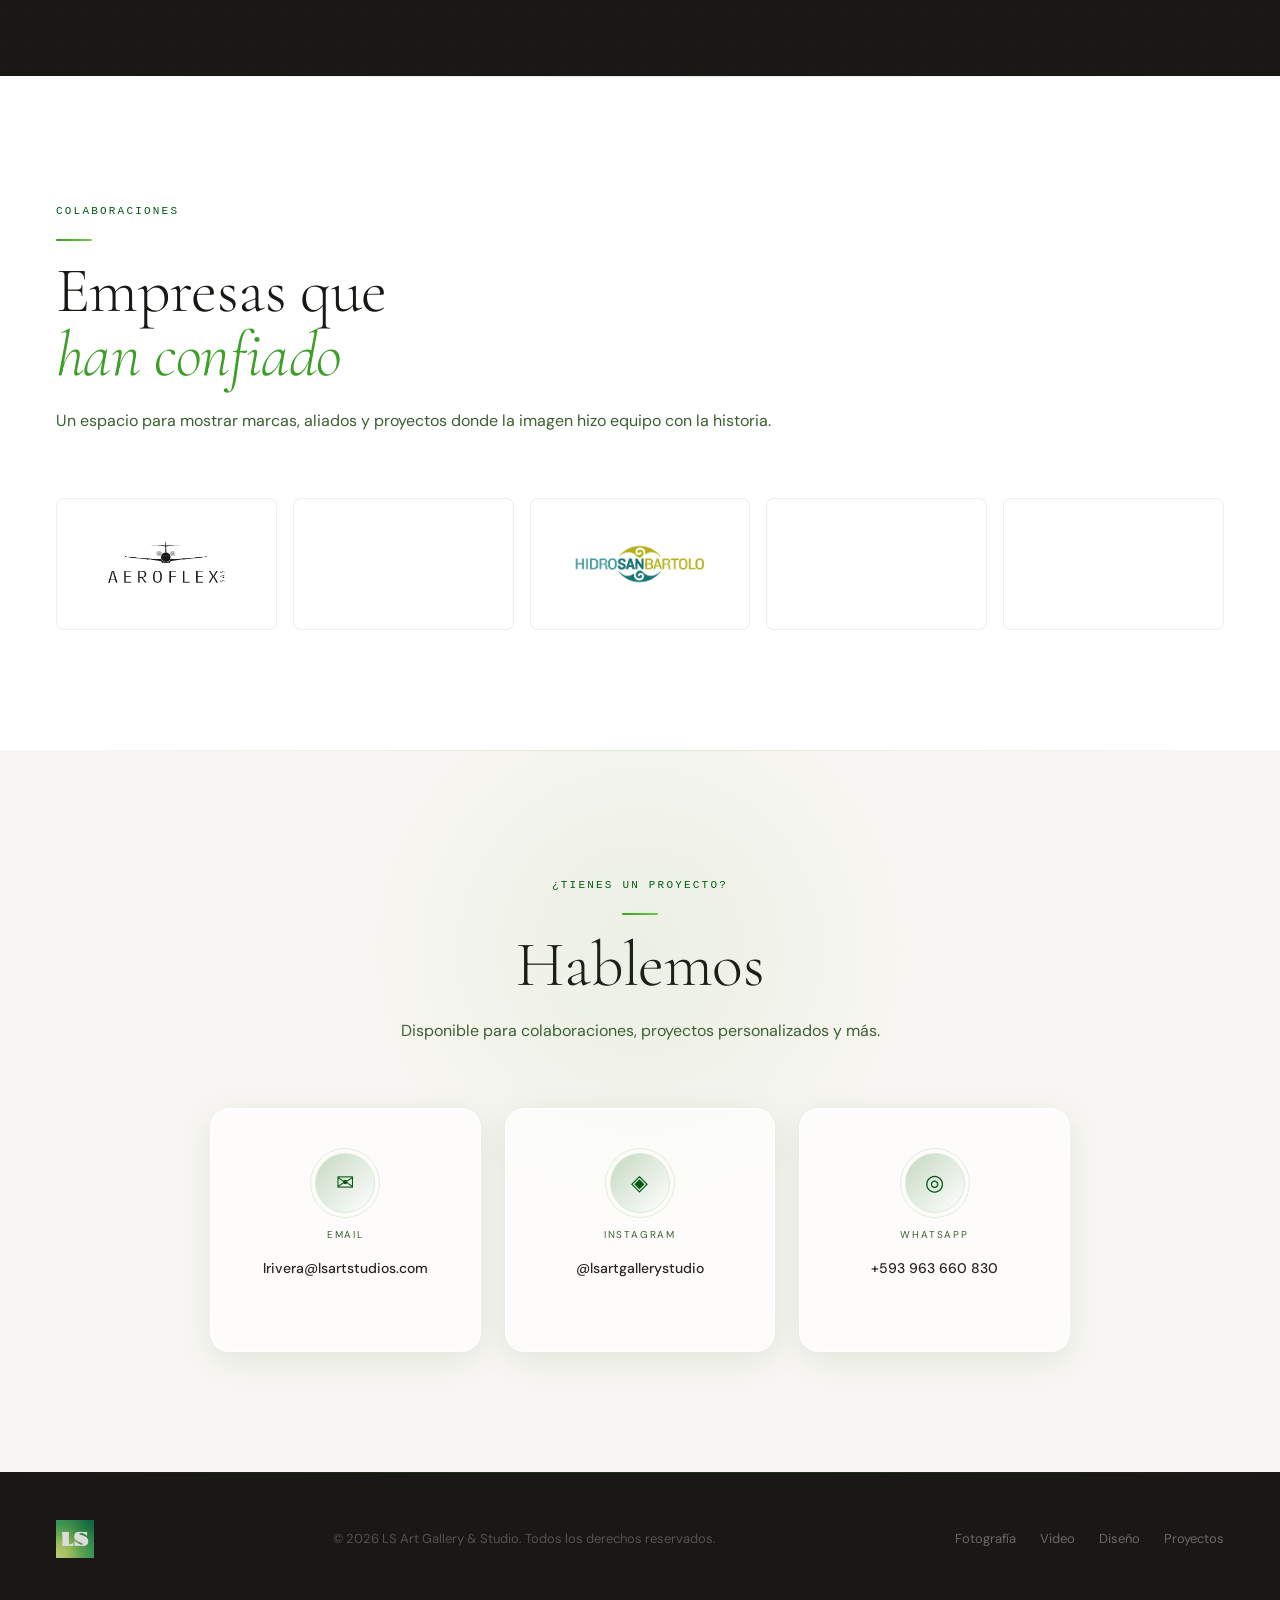
==== commit ea58a12b: "Merge f80bafd95c122c52383e2b0ba4890573438a90b7 into b5c806f11c867debb38f9e9eccece741a9b142d9" ====
--- a/index.html
+++ b/index.html
@@ -10,6 +10,10 @@
 <link rel="apple-touch-icon" href="/ls-final/images/logo.png">
 <link rel="preconnect" href="https://fonts.googleapis.com">
 <link href="https://fonts.googleapis.com/css2?family=Cormorant+Garamond:ital,wght@0,300;0,400;0,600;1,300;1,400&family=DM+Sans:opsz,wght@9..40,300;9..40,400;9..40,500&display=swap" rel="stylesheet">
+<script>
+  window.va = window.va || function () { (window.vaq = window.vaq || []).push(arguments); };
+</script>
+<script defer src="/_vercel/insights/script.js"></script>
 <style>
 :root{
   --white:#ffffff;--off:#f8f6f2;--cream:#c6d9c2;--sand:#d8ead5;--mid:#00910c;
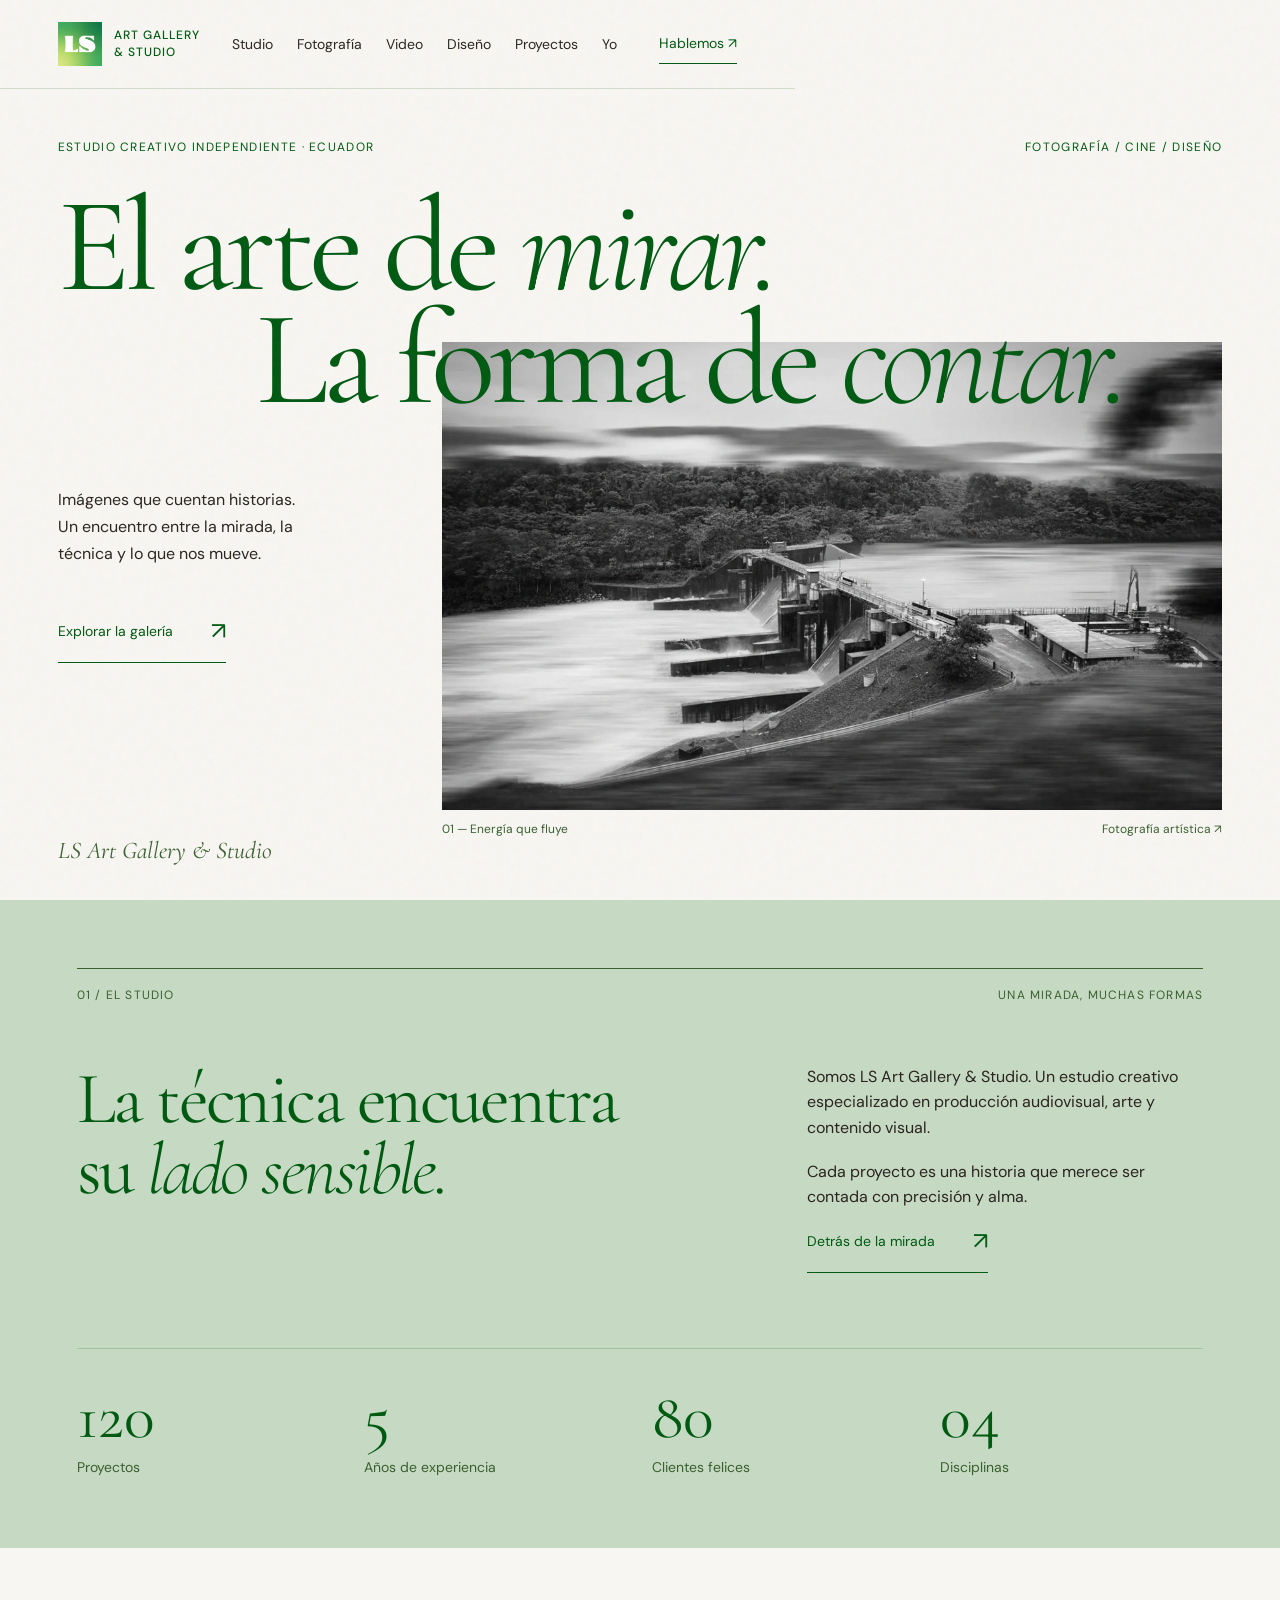
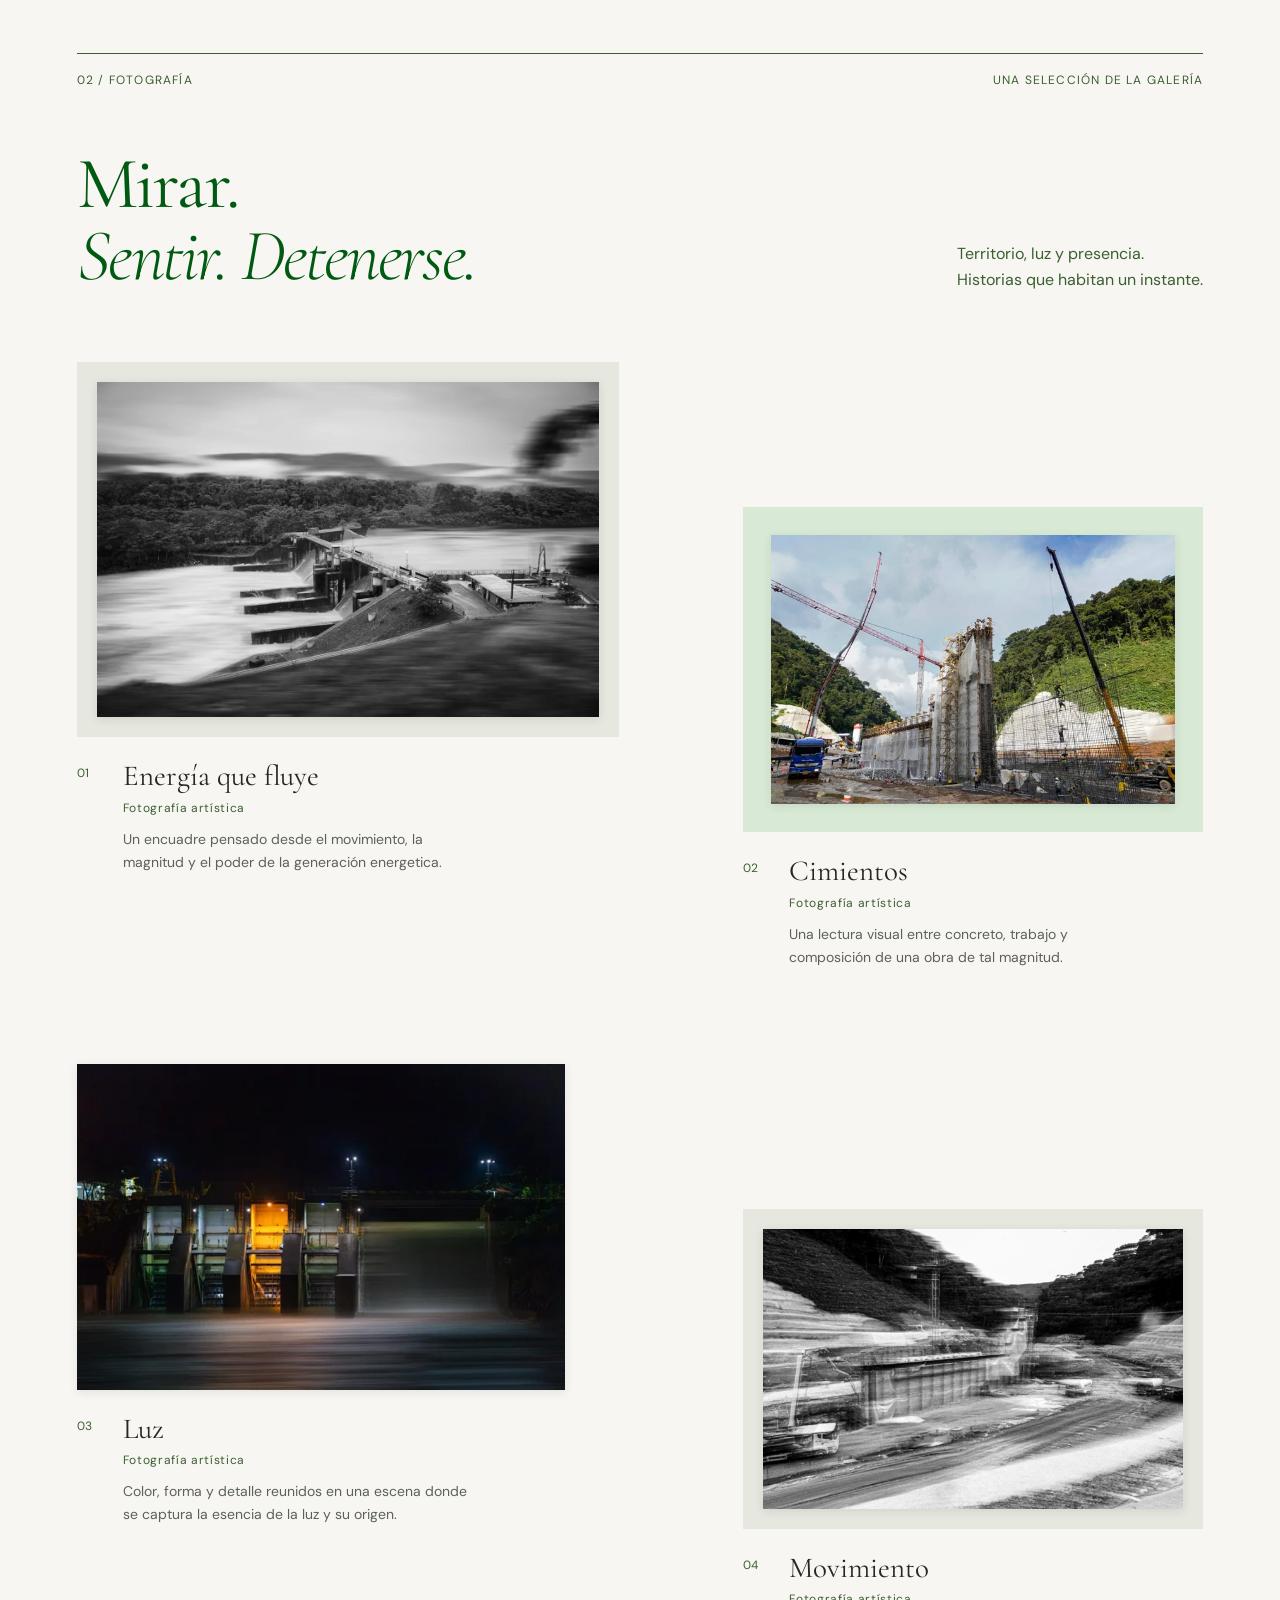
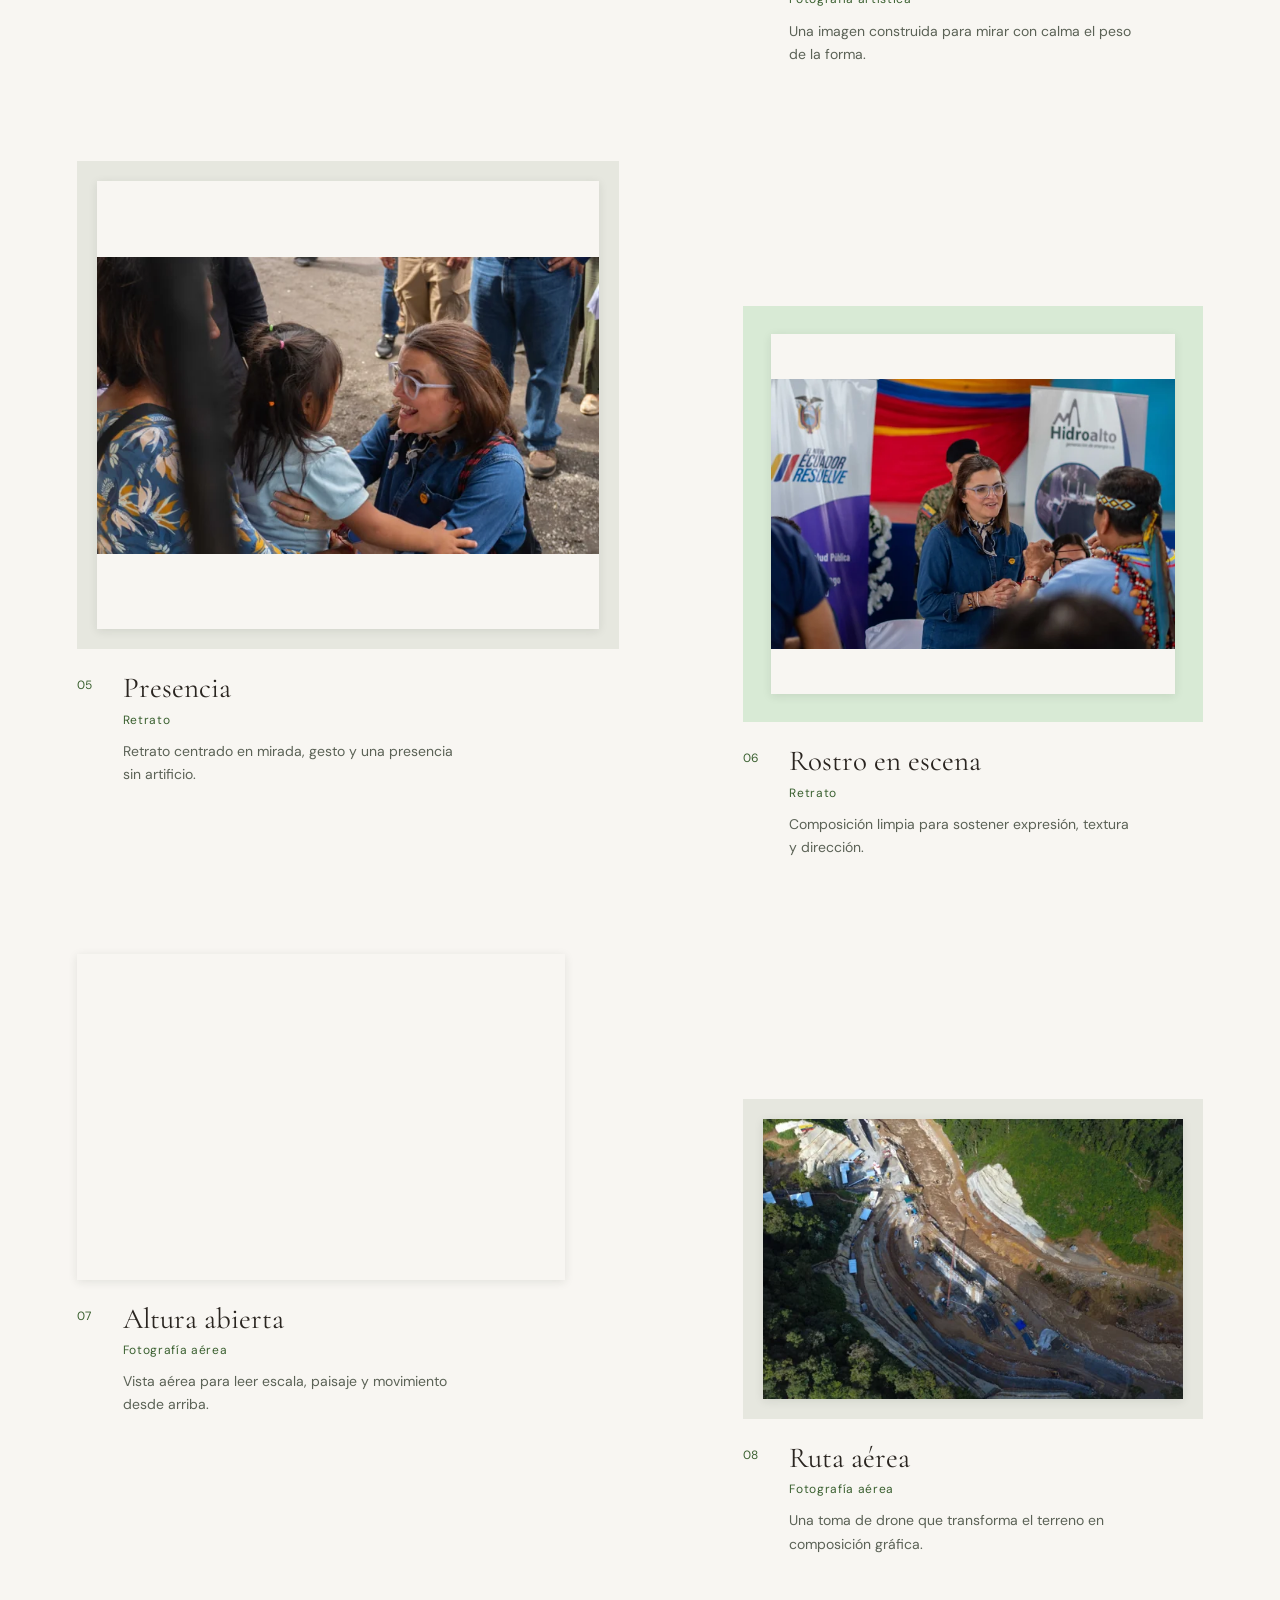
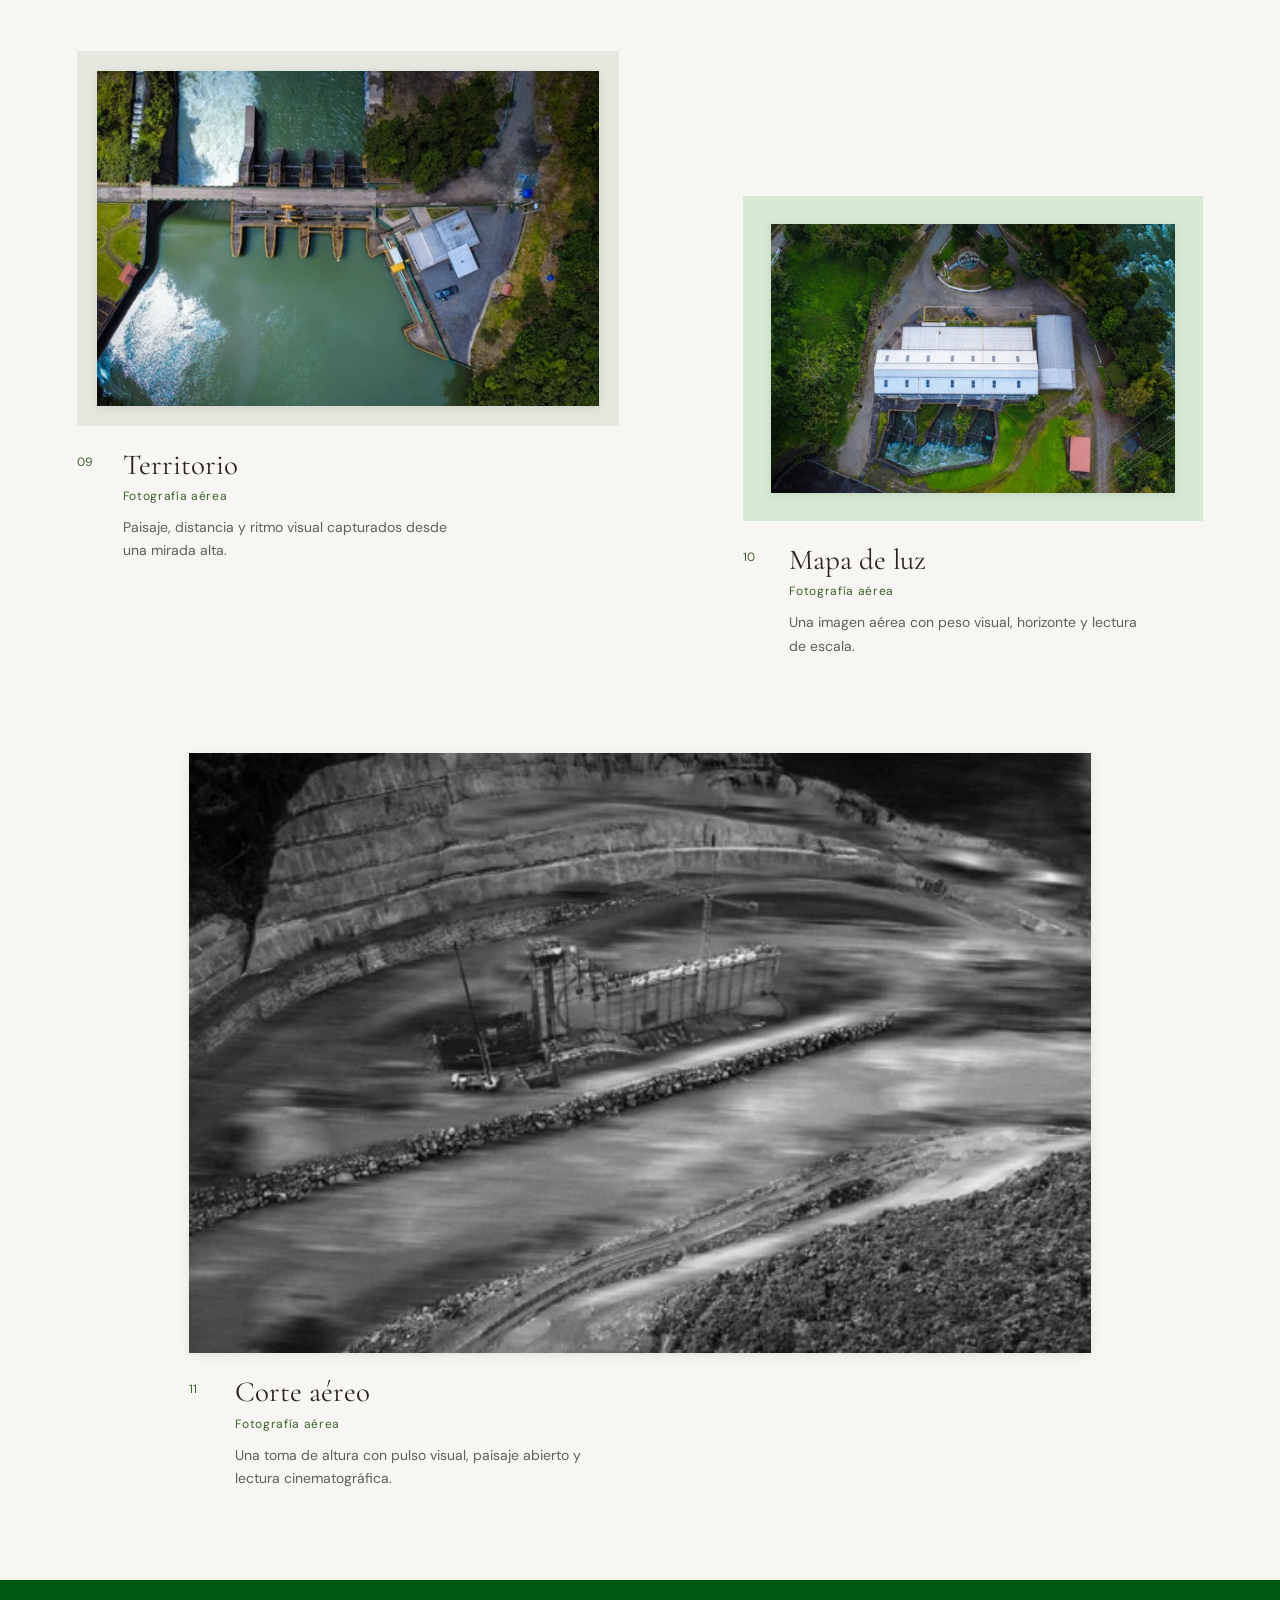
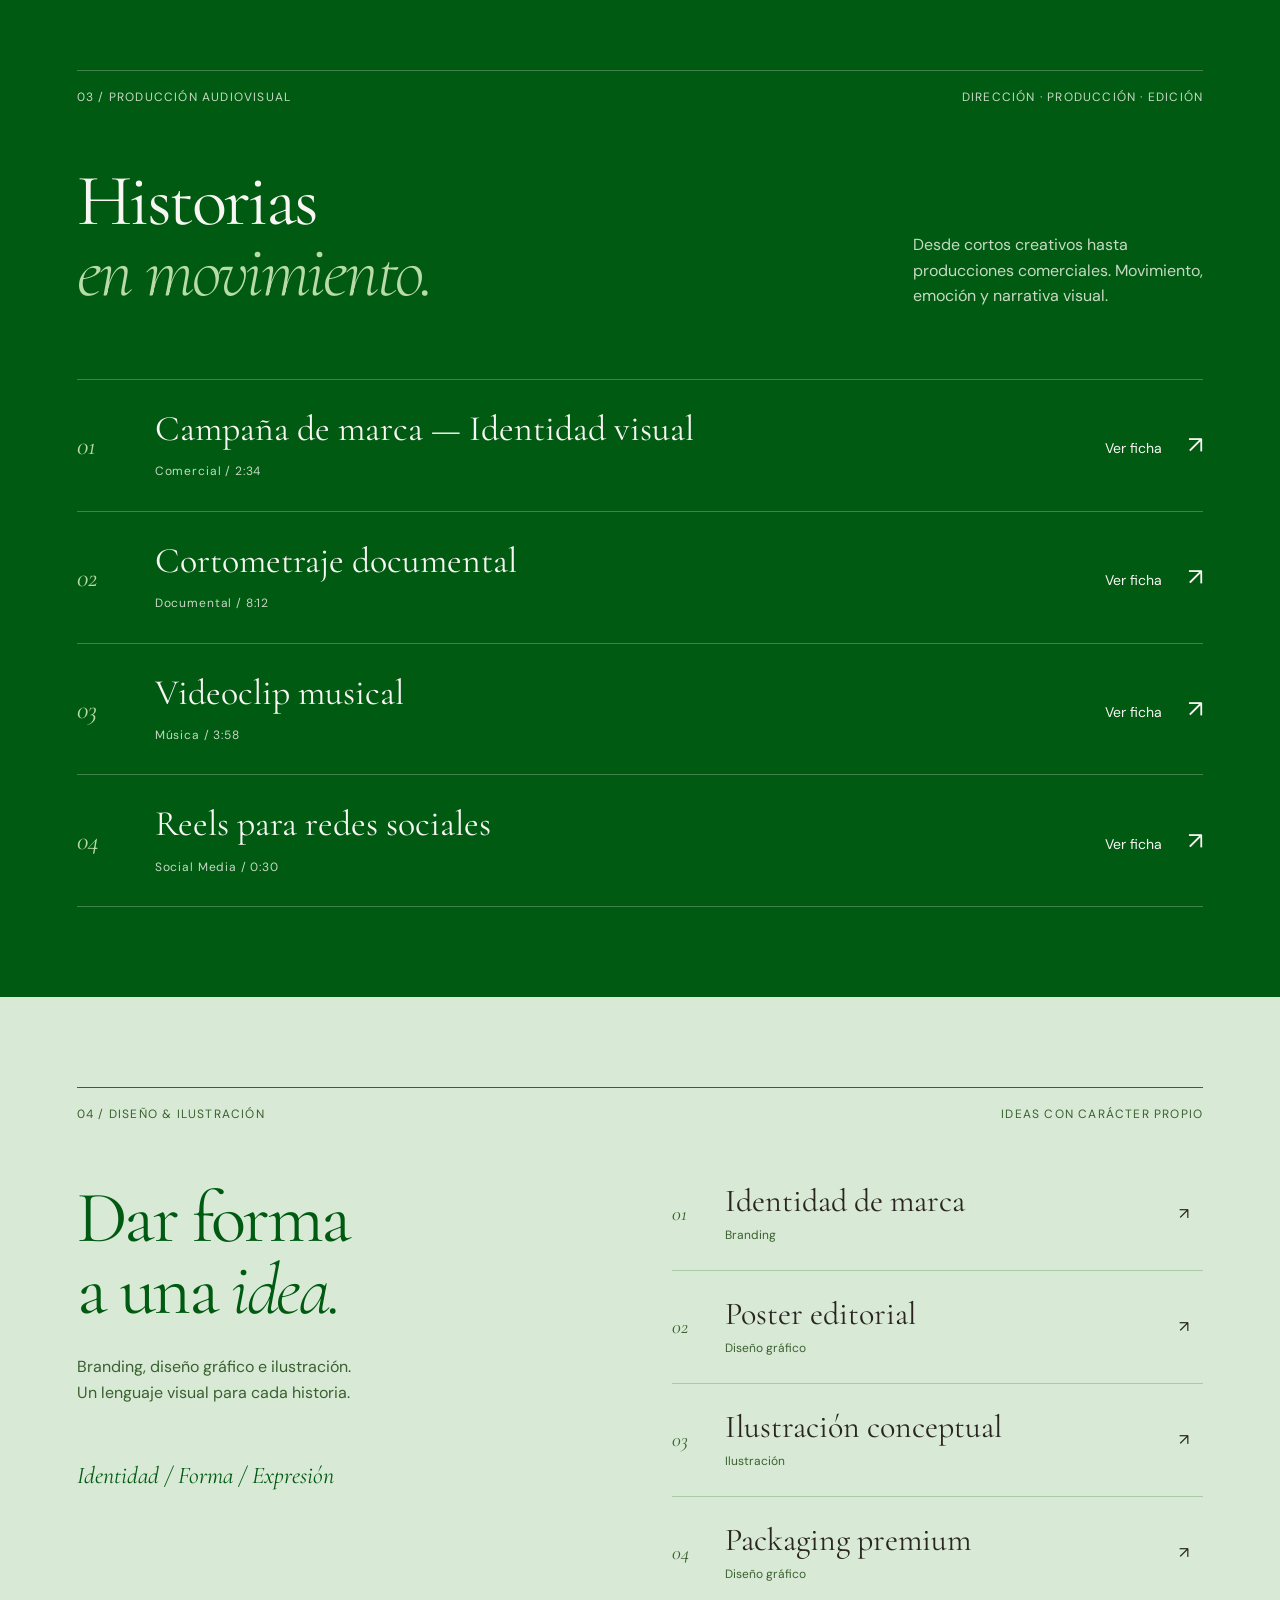
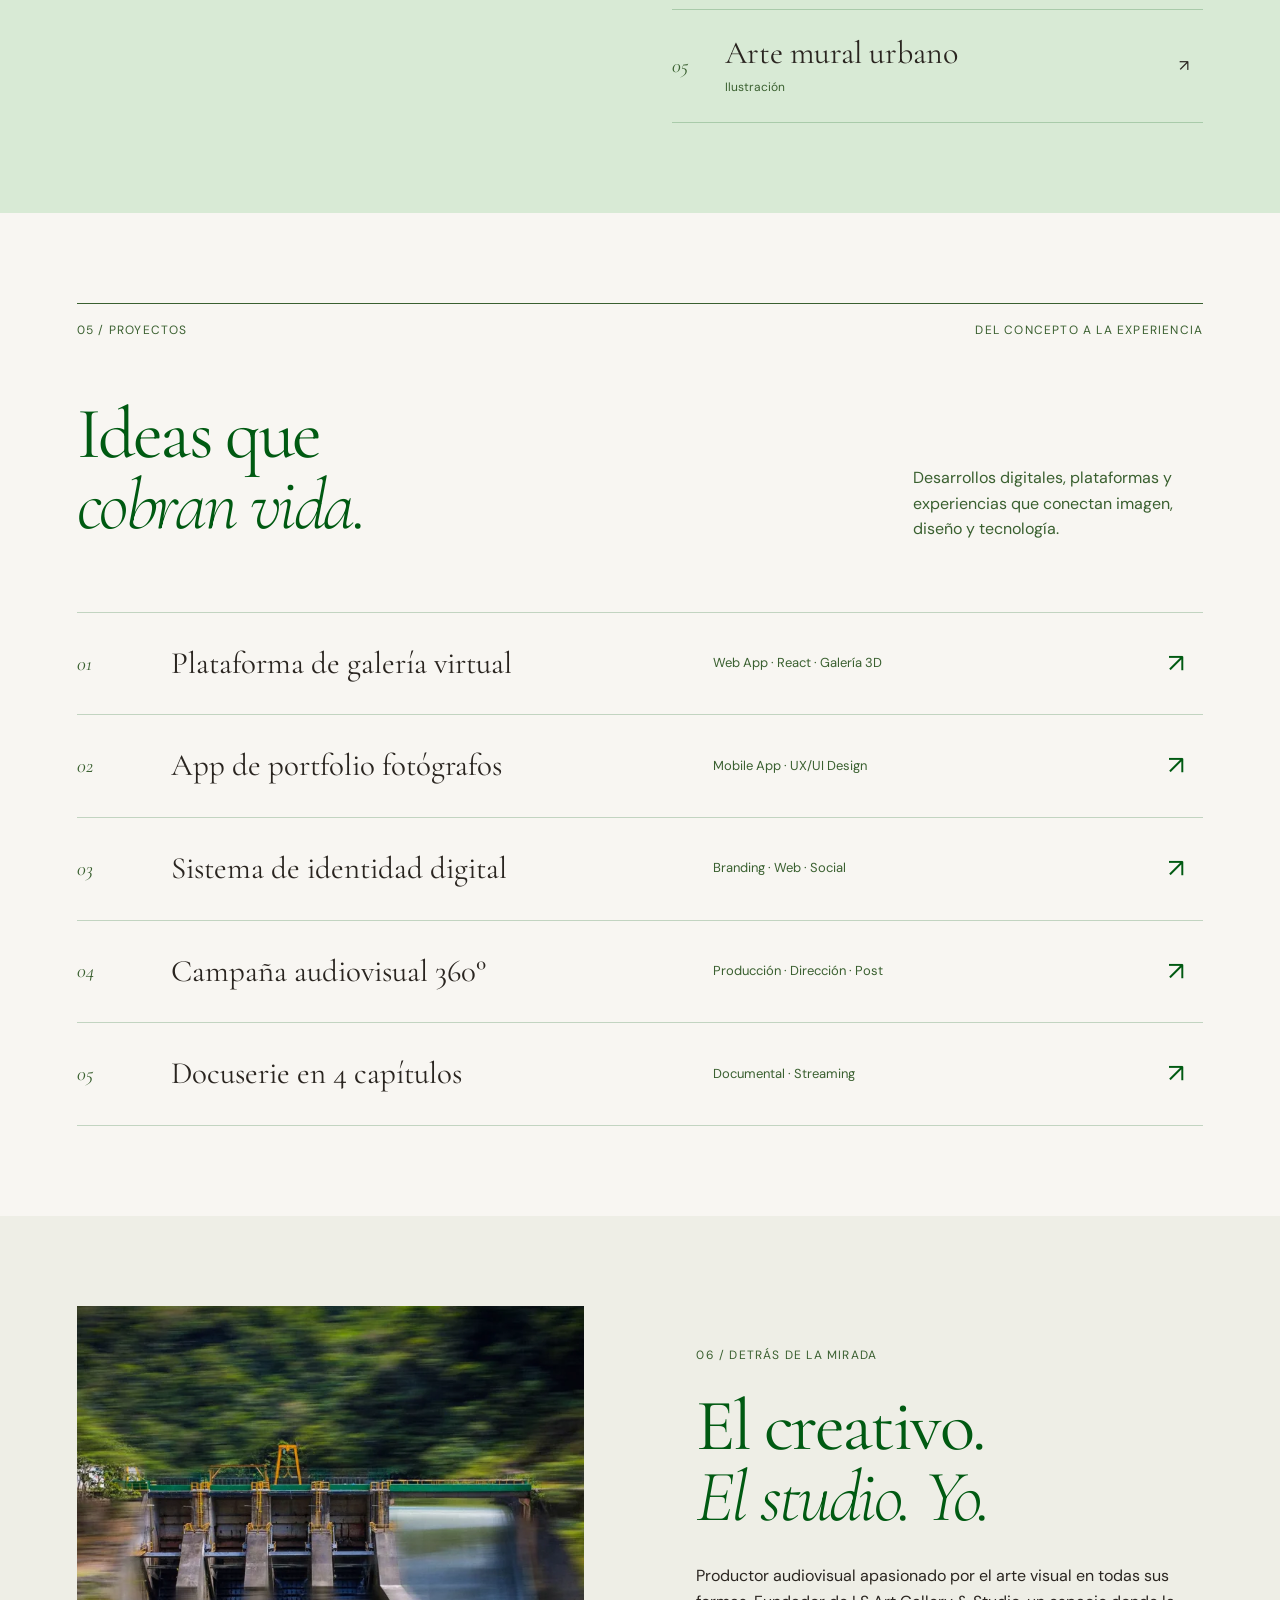
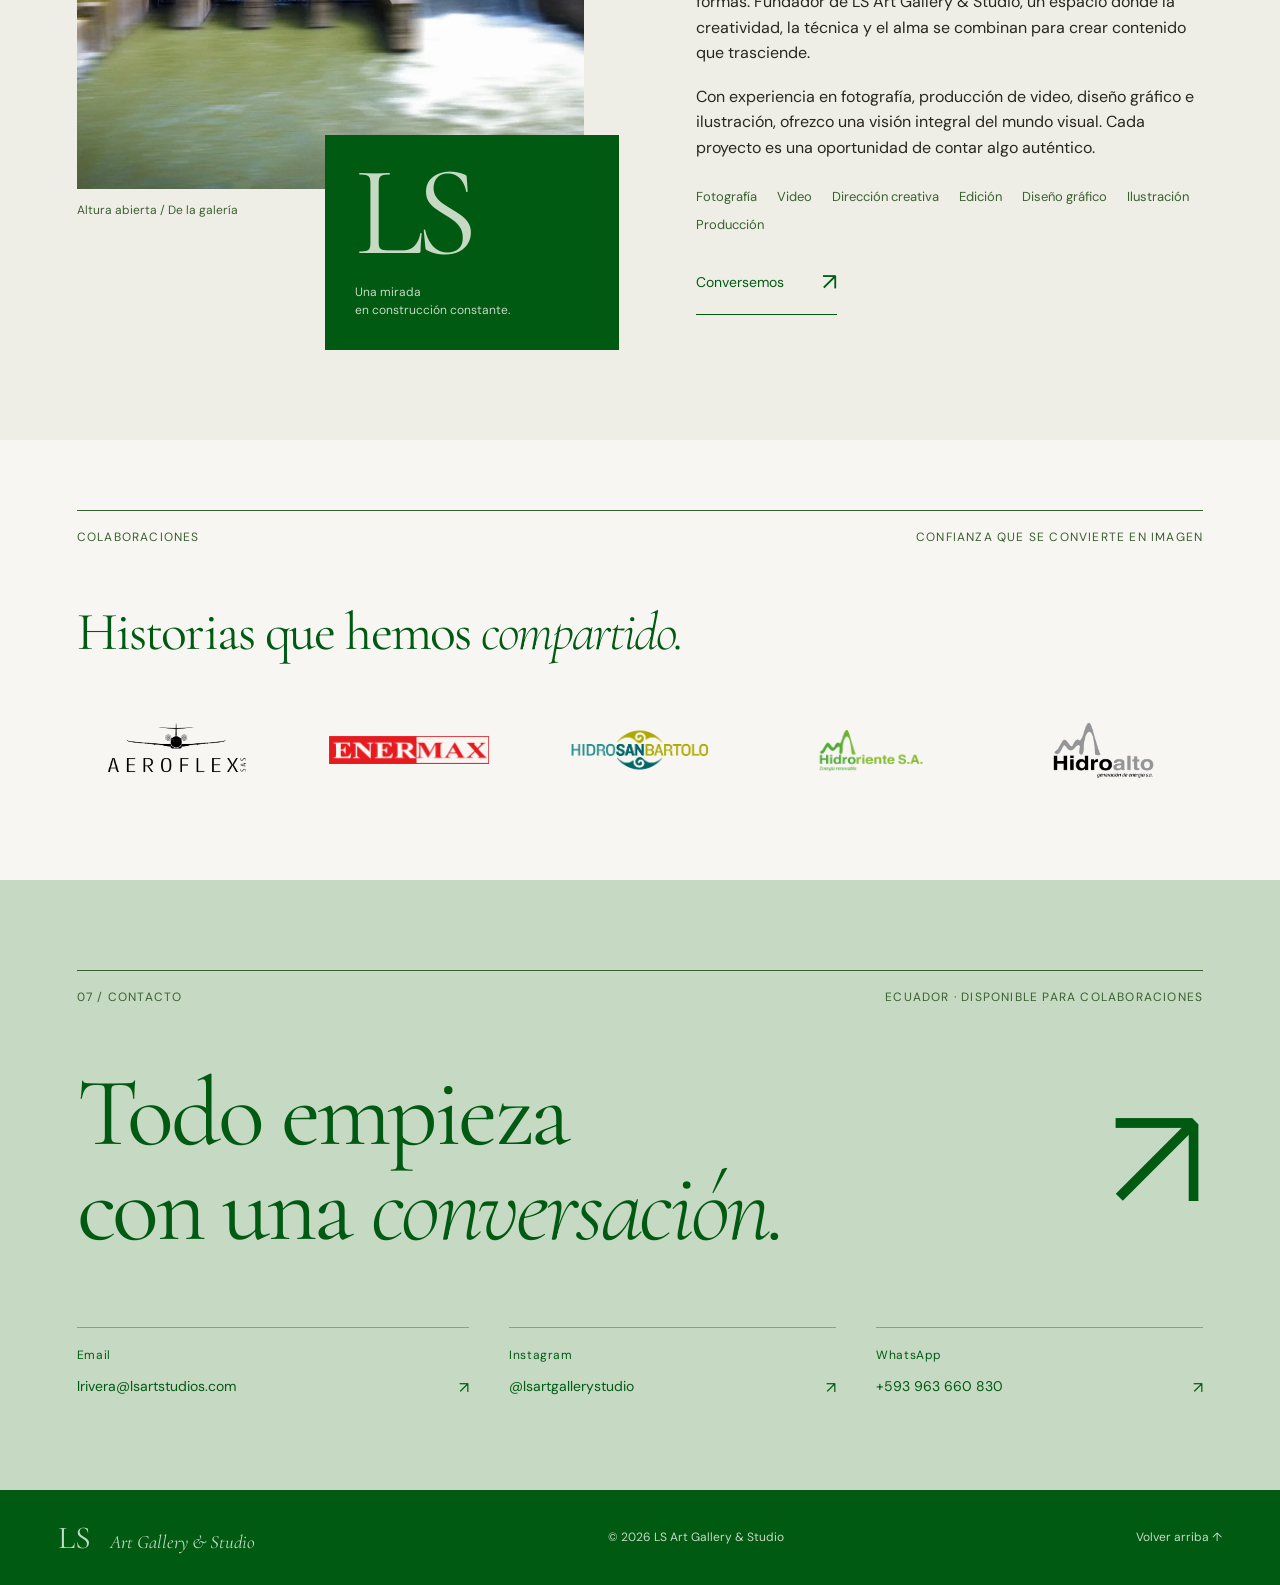
==== commit b01d3762: "Redesign portfolio as a textured editorial art gallery" ====
--- a/index.html
+++ b/index.html
@@ -10,899 +10,31 @@
 <link rel="apple-touch-icon" href="/ls-final/images/logo.png">
 <link rel="preconnect" href="https://fonts.googleapis.com">
 <link href="https://fonts.googleapis.com/css2?family=Cormorant+Garamond:ital,wght@0,300;0,400;0,600;1,300;1,400&family=DM+Sans:opsz,wght@9..40,300;9..40,400;9..40,500&display=swap" rel="stylesheet">
-<script>
-  window.va = window.va || function () { (window.vaq = window.vaq || []).push(arguments); };
-</script>
-<script defer src="/_vercel/insights/script.js"></script>
-<style>
-:root{
-  --white:#ffffff;--off:#f8f6f2;--cream:#c6d9c2;--sand:#d8ead5;--mid:#00910c;
-  --dark:#1a1814;--accent:#3d9e28;--accent2:#005a12;--accent3:#6dcc50;
-  --text:#2a2520;--muted:#3a6030;
-  --gbg:rgba(255,255,255,0.65);--gborder:rgba(255,255,255,0.85);
-  --gshadow:0 8px 32px rgba(30,90,30,0.10);
-  --r:20px;--rsm:12px;
-  --disp:'Cormorant Garamond',serif;--body:'DM Sans',sans-serif;--script:'Courier New',Courier,monospace;
-  --ease:cubic-bezier(0.22,1,0.36,1);--spring:cubic-bezier(0.34,1.56,0.64,1);
-}
-*,*::before,*::after{box-sizing:border-box;margin:0;padding:0}
-html{scroll-behavior:smooth}
-body{background:var(--off);color:var(--text);font-family:var(--body);font-size:16px;line-height:1.6;overflow-x:hidden}
-::-webkit-scrollbar{width:4px}::-webkit-scrollbar-track{background:var(--cream)}::-webkit-scrollbar-thumb{background:var(--accent);border-radius:2px}
-
-/* ── GLASS ── */
-.glass{background:var(--gbg);backdrop-filter:blur(20px) saturate(180%);-webkit-backdrop-filter:blur(20px) saturate(180%);border:1px solid var(--gborder);box-shadow:var(--gshadow),inset 0 1px 0 rgba(255,255,255,.9);border-radius:var(--r)}
-
-/* ── NAV ── */
-#nav{position:fixed;top:0;left:0;right:0;z-index:1000;display:flex;align-items:center;justify-content:space-between;padding:12px 56px;transition:all .4s var(--ease)}
-#nav.sc{background:rgba(248,246,242,.93);backdrop-filter:blur(24px);-webkit-backdrop-filter:blur(24px);border-bottom:1px solid var(--sand);padding:8px 56px;box-shadow:0 4px 24px rgba(30,90,30,.08)}
-.nlogo{display:flex;align-items:center;height:48px;text-decoration:none;transition:opacity .3s;flex-shrink:0}
-.nlogo img{height:100%;width:auto;object-fit:contain;display:block}
-.nlogo:hover{opacity:.7}
-.nlinks{display:flex;gap:28px;list-style:none}
-.nlinks a{font-family:var(--script);font-size:12px;color:var(--muted);text-decoration:none;letter-spacing:.05em;transition:color .2s;position:relative}
-.nlinks a::after{content:'';position:absolute;bottom:-3px;left:0;width:0;height:1px;background:var(--accent);transition:width .3s var(--ease)}
-.nlinks a:hover{color:var(--accent)}.nlinks a:hover::after{width:100%}
-.ncta{background:var(--accent)!important;color:#fff!important;padding:8px 20px;border-radius:100px;font-weight:500!important;transition:background .25s,transform .2s var(--spring)!important}
-.ncta:hover{background:var(--accent2)!important;transform:scale(1.04)!important}
-.ncta::after{display:none!important}
-.hbg{display:none;flex-direction:column;gap:5px;background:none;border:none;cursor:pointer;padding:4px}
-.hbg span{display:block;width:22px;height:1.5px;background:var(--dark);transition:all .3s var(--ease)}
-.hbg.open span:nth-child(1){transform:translateY(6.5px) rotate(45deg)}
-.hbg.open span:nth-child(2){opacity:0}
-.hbg.open span:nth-child(3){transform:translateY(-6.5px) rotate(-45deg)}
-#mob{position:fixed;inset:0;background:rgba(248,246,242,.97);backdrop-filter:blur(30px);z-index:999;display:flex;align-items:center;justify-content:center;opacity:0;pointer-events:none;transition:opacity .4s var(--ease)}
-#mob.open{opacity:1;pointer-events:all}
-#mob ul{list-style:none;text-align:center}
-#mob li{margin:14px 0;opacity:0;transform:translateY(20px);transition:all .4s var(--ease)}
-#mob.open li{opacity:1;transform:none}
-#mob.open li:nth-child(1){transition-delay:.05s}#mob.open li:nth-child(2){transition-delay:.1s}
-#mob.open li:nth-child(3){transition-delay:.15s}#mob.open li:nth-child(4){transition-delay:.2s}
-#mob.open li:nth-child(5){transition-delay:.25s}#mob.open li:nth-child(6){transition-delay:.3s}
-#mob.open li:nth-child(7){transition-delay:.35s}#mob.open li:nth-child(8){transition-delay:.4s}
-#mob a{font-family:var(--disp);font-size:38px;font-weight:300;color:var(--dark);text-decoration:none;transition:color .2s}
-#mob a:hover{color:var(--accent)}
-
-/* ── HERO ── */
-#inicio{min-height:100vh;display:flex;align-items:center;position:relative;overflow:hidden;padding:140px 56px 80px}
-.hbg-wrap{position:absolute;inset:0;pointer-events:none}
-.orb{position:absolute;border-radius:50%;filter:blur(80px)}
-.o1{width:700px;height:700px;background:radial-gradient(circle,rgba(61,158,40,.2) 0%,transparent 70%);top:-150px;right:-150px;animation:of1 9s ease-in-out infinite}
-.o2{width:450px;height:450px;background:radial-gradient(circle,rgba(0,90,18,.13) 0%,transparent 70%);bottom:-100px;left:40px;animation:of2 11s ease-in-out infinite}
-.o3{width:350px;height:350px;background:radial-gradient(circle,rgba(109,204,80,.13) 0%,transparent 70%);top:45%;left:42%;animation:of3 13s ease-in-out infinite}
-/* Líneas decorativas hero */
-.hero-lines{position:absolute;inset:0;pointer-events:none;overflow:hidden}
-.hero-lines::before{content:'';position:absolute;top:15%;right:10%;width:1px;height:220px;background:linear-gradient(to bottom,transparent,rgba(61,158,40,.25),transparent);animation:lineFloat 6s ease-in-out infinite}
-.hero-lines::after{content:'';position:absolute;bottom:20%;right:25%;width:80px;height:1px;background:linear-gradient(to right,transparent,rgba(61,158,40,.2),transparent);animation:lineFloat 8s ease-in-out infinite reverse}
-@keyframes lineFloat{0%,100%{opacity:.4;transform:translateY(0)}50%{opacity:1;transform:translateY(-12px)}}
-@keyframes of1{0%,100%{transform:translate(0,0)}50%{transform:translate(-40px,30px)}}
-@keyframes of2{0%,100%{transform:translate(0,0)}50%{transform:translate(30px,-20px)}}
-@keyframes of3{0%,100%{transform:translate(0,0)}50%{transform:translate(-20px,40px)}}
-
-/* Partículas flotantes */
-.particle{position:absolute;border-radius:50%;pointer-events:none}
-.p1{width:4px;height:4px;background:rgba(61,158,40,.4);top:30%;left:15%;animation:pfloat 7s ease-in-out infinite}
-.p2{width:3px;height:3px;background:rgba(61,158,40,.3);top:60%;left:25%;animation:pfloat 9s ease-in-out infinite .5s}
-.p3{width:5px;height:5px;background:rgba(109,204,80,.25);top:20%;left:60%;animation:pfloat 11s ease-in-out infinite 1s}
-.p4{width:2px;height:2px;background:rgba(61,158,40,.5);top:75%;left:70%;animation:pfloat 8s ease-in-out infinite 2s}
-.p5{width:4px;height:4px;background:rgba(0,90,18,.3);top:45%;left:85%;animation:pfloat 10s ease-in-out infinite .3s}
-@keyframes pfloat{0%,100%{transform:translateY(0) scale(1);opacity:.4}50%{transform:translateY(-20px) scale(1.3);opacity:1}}
-
-.hcontent{position:relative;z-index:1;max-width:720px}
-.htag{display:inline-flex;align-items:center;gap:8px;font-family:var(--script);font-size:12px;font-weight:400;letter-spacing:.2em;text-transform:uppercase;color:var(--accent2);margin-bottom:24px;opacity:0;transform:translateY(20px);animation:fu .7s .3s var(--ease) forwards}
-.htag-dot{width:6px;height:6px;border-radius:50%;background:var(--accent3);animation:dotPulse 2s ease-in-out infinite}
-@keyframes dotPulse{0%,100%{transform:scale(1);opacity:1}50%{transform:scale(1.6);opacity:.5}}
-.htitle{font-family:var(--disp);font-size:clamp(58px,9vw,118px);font-weight:300;line-height:.92;color:var(--dark);letter-spacing:-.02em;margin-bottom:28px;opacity:0;transform:translateY(30px);animation:fu .9s .45s var(--ease) forwards}
-.htitle em{font-style:italic;color:var(--accent)}
-/* Texto con gradiente animado en el título */
-.htitle .grad{background:linear-gradient(135deg,var(--accent),var(--accent3),var(--accent2));-webkit-background-clip:text;-webkit-text-fill-color:transparent;background-clip:text;background-size:200%;animation:gradShift 4s ease-in-out infinite}
-@keyframes gradShift{0%,100%{background-position:0%}50%{background-position:100%}}
-.hsub{font-family:var(--script);font-size:16px;color:var(--muted);line-height:1.65;margin-bottom:44px;opacity:0;transform:translateY(20px);animation:fu .8s .6s var(--ease) forwards}
-.hact{display:flex;gap:16px;flex-wrap:wrap;opacity:0;transform:translateY(20px);animation:fu .8s .75s var(--ease) forwards}
-/* Indicador de scroll mejorado */
-.hscroll{position:absolute;bottom:40px;left:56px;display:flex;flex-direction:column;align-items:center;gap:8px;opacity:0;animation:fu .8s 1s var(--ease) forwards}
-.hscroll span{font-size:10px;letter-spacing:.15em;text-transform:uppercase;color:var(--mid);writing-mode:vertical-rl}
-.sline{width:1px;height:50px;background:linear-gradient(to bottom,var(--accent),transparent);animation:sl 2s ease-in-out infinite}
-@keyframes sl{0%{transform:scaleY(0);transform-origin:top}50%{transform:scaleY(1);transform-origin:top}51%{transform-origin:bottom}100%{transform:scaleY(0);transform-origin:bottom}}
-@keyframes fu{to{opacity:1;transform:none}}
-
-/* ── BUTTONS ── */
-.bp{display:inline-flex;align-items:center;gap:8px;padding:14px 32px;background:var(--accent);color:#fff;border-radius:100px;text-decoration:none;font-size:14px;font-weight:500;letter-spacing:.04em;transition:all .3s var(--spring);position:relative;overflow:hidden;border:none;cursor:pointer;box-shadow:0 4px 20px rgba(61,158,40,.3)}
-.bp::before{content:'';position:absolute;inset:0;background:linear-gradient(135deg,rgba(255,255,255,.15),transparent);opacity:0;transition:opacity .3s}
-.bp::after{content:'';position:absolute;inset:0;background:var(--accent2);transform:scaleX(0);transform-origin:right;transition:transform .4s var(--ease);z-index:0}
-.bp:hover{transform:scale(1.04);box-shadow:0 8px 30px rgba(61,158,40,.4)}.bp:hover::after{transform:scaleX(1);transform-origin:left}.bp:hover::before{opacity:1}
-.bp:active{transform:scale(.97)}.bp span{position:relative;z-index:1}
-.bg{display:inline-flex;align-items:center;gap:8px;padding:14px 32px;background:transparent;color:var(--text);text-decoration:none;border:1.5px solid var(--sand);border-radius:100px;font-size:14px;font-weight:400;letter-spacing:.04em;transition:all .3s var(--spring)}
-.bg:hover{border-color:var(--accent);color:var(--accent2);background:rgba(61,158,40,.06);transform:scale(1.03)}
-
-/* ── SECTION ── */
-.sec{padding:120px 56px;position:relative}
-/* Separador decorativo entre secciones */
-.sec-deco{position:absolute;top:0;left:56px;right:56px;height:1px;background:linear-gradient(to right,transparent,var(--sand),transparent)}
-.sh{max-width:640px;margin-bottom:64px}
-/* Línea acento bajo el tag */
-.sh-line{width:36px;height:2px;background:linear-gradient(to right,var(--accent),var(--accent3));border-radius:2px;margin:10px 0 18px;animation:lineGrow .8s var(--ease) both}
-@keyframes lineGrow{from{width:0}to{width:36px}}
-.stag{display:inline-block;font-family:var(--script);font-size:11px;font-weight:400;letter-spacing:.2em;text-transform:uppercase;color:var(--accent2);margin-bottom:8px}
-.sh h2{font-family:var(--disp);font-size:clamp(38px,5vw,70px);font-weight:300;line-height:1.0;color:var(--dark);letter-spacing:-.01em;margin-bottom:20px}
-.sh h2 em{font-style:italic;color:var(--accent)}.sdesc{font-size:16px;color:var(--muted);line-height:1.7}
-
-/* ── STUDIO ── */
-#studio{background:var(--cream);overflow:hidden}
-/* Fondo con patrón sutil */
-#studio::before{content:'';position:absolute;inset:0;background-image:radial-gradient(circle at 1px 1px,rgba(61,158,40,.06) 1px,transparent 0);background-size:32px 32px;pointer-events:none}
-.srow{display:grid;grid-template-columns:repeat(4,1fr);gap:20px;position:relative;z-index:1}
-.scard{padding:40px 32px;text-align:center;display:flex;flex-direction:column;align-items:center;gap:8px;transition:transform .4s var(--spring),box-shadow .4s var(--ease);cursor:default;position:relative;overflow:hidden}
-.scard::after{content:'';position:absolute;bottom:0;left:50%;transform:translateX(-50%);width:0;height:2px;background:linear-gradient(to right,var(--accent),var(--accent3));transition:width .4s var(--ease);border-radius:2px}
-.scard:hover{transform:translateY(-8px);box-shadow:0 20px 48px rgba(30,90,30,.15)}.scard:hover::after{width:60%}
-.snum{font-family:var(--disp);font-size:62px;font-weight:300;color:var(--dark);line-height:1;background:linear-gradient(135deg,var(--dark),var(--accent2));-webkit-background-clip:text;-webkit-text-fill-color:transparent;background-clip:text}
-.snum::after{content:'+';font-size:28px;-webkit-text-fill-color:var(--accent);color:var(--accent)}
-.slbl{font-size:13px;color:var(--muted);letter-spacing:.06em}
-
-/* ── FILTER ── */
-.fbar{display:flex;gap:10px;flex-wrap:wrap;margin-bottom:32px}
-.fbtn{padding:8px 22px;border-radius:100px;border:1.5px solid var(--sand);background:transparent;color:var(--muted);font-family:var(--script);font-size:12px;cursor:pointer;transition:all .25s var(--spring)}
-.fbtn:hover{border-color:var(--accent);color:var(--accent2);transform:scale(1.03)}
-.fbtn.act{background:var(--accent);color:#fff;border-color:var(--accent);transform:scale(1.06);box-shadow:0 4px 16px rgba(61,158,40,.3)}
-
-/* ── PHOTO ── */
-#fotografia{background:#fff}
-.fgroups{display:flex;flex-direction:column;gap:58px;max-width:1120px;margin:0 auto}
-.fgroup{padding:0;background:#fff;border:none;box-shadow:none;transition:opacity .35s var(--ease),transform .35s var(--ease)}
-.fgroup.is-hidden{display:none}
-.fgroup-head{display:flex;align-items:center;justify-content:space-between;gap:20px;margin-bottom:28px;padding-bottom:18px;border-bottom:1px solid rgba(42,37,32,.08)}
-.fgroup-title{font-family:var(--script);font-size:clamp(21px,2.5vw,32px);font-weight:400;color:var(--dark);line-height:1.1;letter-spacing:.04em;text-transform:uppercase;margin:0}
-.fgroup-count{align-self:flex-start;padding:7px 13px;border-radius:100px;background:rgba(61,158,40,.08);border:1px solid rgba(61,158,40,.16);font-family:var(--script);font-size:11px;letter-spacing:.08em;text-transform:uppercase;color:var(--accent2);white-space:nowrap}
-.pgrid{display:grid;grid-template-columns:1fr;gap:58px}
-.picard{display:grid;grid-template-columns:minmax(0,1fr) minmax(230px,300px);align-items:center;gap:28px;padding:0;background:transparent;border:none;box-shadow:none}
-.picard:nth-child(even){grid-template-columns:minmax(230px,300px) minmax(0,1fr)}
-.picard:nth-child(even) .pi{order:2}
-.picard:nth-child(even) .photo-plaque{order:1;justify-self:end}
-.pi{position:relative;overflow:hidden;border:18px solid #fff;border-bottom-width:26px;border-radius:4px;cursor:pointer;transition:transform .4s var(--ease),box-shadow .4s var(--ease);padding:0;background:#fff;width:100%;text-align:left;display:flex;align-items:center;justify-content:center;box-shadow:0 28px 58px rgba(26,24,20,.16),0 8px 16px rgba(26,24,20,.08),inset 0 0 0 1px rgba(42,37,32,.06)}
-.pi:hover{transform:translateY(-5px) rotate(.2deg);box-shadow:0 34px 70px rgba(26,24,20,.18),0 12px 22px rgba(26,24,20,.08),inset 0 0 0 1px rgba(42,37,32,.08)}
-.pi-ph{width:auto;max-width:100%;height:auto;max-height:76vh;object-fit:contain;display:block;transition:transform .7s var(--ease)}
-.pi:hover .pi-ph{transform:scale(1.018)}
-.pi-ph-bg{width:100%;min-height:420px;display:flex;align-items:center;justify-content:center;transition:transform .7s var(--ease)}
-.pi:hover .pi-ph-bg{transform:scale(1.018)}
-.photo-plaque{justify-self:start;max-width:300px;padding:18px 20px;border-radius:6px;background:#fff;border:1px solid rgba(42,37,32,.08);box-shadow:0 18px 38px rgba(26,24,20,.10);position:relative}
-.photo-plaque::before{content:'';position:absolute;top:0;left:18px;right:18px;height:1px;background:linear-gradient(to right,transparent,rgba(61,158,40,.24),transparent)}
-.photo-plaque-kicker{display:block;font-family:var(--script);font-size:10px;letter-spacing:.18em;text-transform:uppercase;color:var(--accent2);margin-bottom:10px}
-.photo-plaque-title{font-family:var(--script);font-size:15px;font-weight:400;letter-spacing:.08em;text-transform:uppercase;color:var(--dark);line-height:1.35;margin-bottom:8px}
-.photo-plaque-bio{font-family:var(--script);font-size:13px;line-height:1.55;color:var(--muted)}
-
-/* ── VIDEO ── */
-#video{background:var(--cream);overflow:hidden}
-#video::before{content:'';position:absolute;inset:0;background-image:radial-gradient(circle at 1px 1px,rgba(61,158,40,.04) 1px,transparent 0);background-size:40px 40px;pointer-events:none}
-.vgrid{display:grid;grid-template-columns:repeat(2,1fr);gap:24px;position:relative;z-index:1}
-.vi{position:relative;overflow:hidden;border-radius:var(--r);cursor:pointer;aspect-ratio:16/9;transition:all .4s var(--ease)}
-.vi:first-child{grid-column:span 2;aspect-ratio:21/9}
-.vi:hover{transform:scale(1.02);box-shadow:0 16px 48px rgba(30,90,30,.18)}
-.vi-ph{width:100%;height:100%;object-fit:cover;display:block;transition:transform .7s var(--ease)}
-.vi:hover .vi-ph{transform:scale(1.07)}
-.vi-ph-bg{width:100%;height:100%;display:flex;align-items:center;justify-content:center;transition:transform .7s var(--ease)}
-.vi:hover .vi-ph-bg{transform:scale(1.07)}
-.vi-ov{position:absolute;inset:0;background:linear-gradient(to top,rgba(10,30,10,.85) 0%,rgba(10,30,10,.15) 60%,transparent 100%);display:flex;flex-direction:column;justify-content:flex-end;padding:28px;transition:background .4s}
-.vi:hover .vi-ov{background:linear-gradient(to top,rgba(10,30,10,.95) 0%,rgba(10,30,10,.3) 60%,transparent 100%)}
-/* Botón play con ripple */
-.vi-play{position:absolute;top:50%;left:50%;transform:translate(-50%,-50%);width:64px;height:64px;border-radius:50%;background:rgba(61,158,40,.3);backdrop-filter:blur(10px);border:1.5px solid rgba(100,200,80,.5);display:flex;align-items:center;justify-content:center;color:#fff;font-size:22px;transition:all .3s var(--spring)}
-.vi-play::before{content:'';position:absolute;inset:-8px;border-radius:50%;border:1px solid rgba(100,200,80,.2);animation:ripple 2.5s ease-out infinite}
-.vi-play::after{content:'';position:absolute;inset:-18px;border-radius:50%;border:1px solid rgba(100,200,80,.1);animation:ripple 2.5s ease-out infinite .6s}
-@keyframes ripple{0%{transform:scale(.9);opacity:1}100%{transform:scale(1.4);opacity:0}}
-.vi:hover .vi-play{transform:translate(-50%,-50%) scale(1.18);background:rgba(61,158,40,.6)}
-.vi-ttl{color:#fff;font-size:18px;font-weight:500;margin-bottom:4px;transform:translateY(4px);transition:transform .4s var(--ease)}
-.vi-cat{color:rgba(150,220,120,.85);font-size:12px;letter-spacing:.1em;text-transform:uppercase;transform:translateY(4px);transition:transform .4s var(--ease) .04s}
-.vi:hover .vi-ttl,.vi:hover .vi-cat{transform:none}
-/* Duración ficticia decorativa */
-.vi-dur{position:absolute;top:14px;right:14px;background:rgba(0,0,0,.5);backdrop-filter:blur(6px);color:rgba(255,255,255,.8);font-size:11px;padding:3px 8px;border-radius:4px;letter-spacing:.04em}
-
-/* ── DESIGN ── */
-#diseno{background:#fff}
-.dgrid{display:grid;grid-template-columns:repeat(4,1fr);gap:20px}
-.di{position:relative;overflow:hidden;border-radius:var(--rsm);cursor:pointer;aspect-ratio:1;transition:all .4s var(--ease)}
-.di:nth-child(3){grid-column:span 2;aspect-ratio:2/1}
-.di:hover{transform:scale(1.03);z-index:2;box-shadow:0 16px 48px rgba(30,90,30,.16)}
-.di-ph{width:100%;height:100%;object-fit:cover;display:block;transition:transform .7s var(--ease)}
-.di:hover .di-ph{transform:scale(1.12)}
-.di-ph-bg{width:100%;height:100%;display:flex;align-items:center;justify-content:center;transition:transform .7s var(--ease)}
-.di:hover .di-ph-bg{transform:scale(1.12)}
-.di-ov{position:absolute;inset:0;background:rgba(10,30,10,0);display:flex;flex-direction:column;align-items:center;justify-content:center;gap:8px;transition:all .35s var(--ease)}
-.di:hover .di-ov{background:rgba(10,30,10,.55)}
-.di-lbl{color:#fff;font-size:14px;font-weight:500;opacity:0;transform:translateY(8px);transition:all .35s var(--spring);text-align:center;padding:0 16px}
-.di-cat-lbl{color:rgba(150,220,120,.8);font-size:10px;letter-spacing:.14em;text-transform:uppercase;opacity:0;transform:translateY(8px);transition:all .35s var(--spring) .05s}
-.di:hover .di-lbl,.di:hover .di-cat-lbl{opacity:1;transform:none}
-
-/* ── PROJECTS ── */
-#proyectos{background:var(--cream);overflow:hidden}
-#proyectos::before{content:'';position:absolute;inset:0;background-image:radial-gradient(circle at 1px 1px,rgba(61,158,40,.04) 1px,transparent 0);background-size:36px 36px;pointer-events:none}
-.plist{display:flex;flex-direction:column;position:relative;z-index:1}
-.pitem{display:grid;grid-template-columns:60px 1fr auto auto;align-items:center;gap:32px;padding:28px 32px;border-radius:var(--rsm);background:transparent;border:none;cursor:pointer;border-bottom:1px solid var(--sand);text-align:left;width:100%;transition:all .35s var(--ease);position:relative;overflow:hidden}
-.pitem::before{content:'';position:absolute;left:0;top:0;bottom:0;width:3px;background:linear-gradient(to bottom,var(--accent),var(--accent3));transform:scaleY(0);transition:transform .35s var(--ease);border-radius:0 2px 2px 0}
-.pitem:last-child{border-bottom:none}
-.pitem:hover{background:var(--gbg);backdrop-filter:blur(20px);transform:translateX(10px);box-shadow:var(--gshadow)}.pitem:hover::before{transform:scaleY(1)}
-.pnum{font-family:var(--disp);font-size:20px;color:var(--mid);transition:color .3s}
-.pitem:hover .pnum{color:var(--accent)}
-.pttl{font-size:17px;font-weight:500;color:var(--dark);margin-bottom:4px}
-.psub{font-size:13px;color:var(--muted)}
-.ptags{display:flex;gap:8px;flex-wrap:wrap}
-.ptag{font-size:11px;padding:4px 12px;border-radius:100px;background:rgba(61,158,40,.09);color:var(--accent2);letter-spacing:.05em;border:1px solid rgba(61,158,40,.18);transition:all .2s}
-.pitem:hover .ptag{background:rgba(61,158,40,.15);border-color:rgba(61,158,40,.3)}
-.parr{font-size:22px;color:var(--mid);transition:all .35s var(--spring)}
-.pitem:hover .parr{color:var(--accent);transform:translateX(8px)}
-
-/* ── ABOUT ── */
-#sobre-mi{background:var(--dark);color:#fff;overflow:hidden}
-/* Grid de puntos de fondo */
-#sobre-mi::before{content:'';position:absolute;inset:0;background-image:radial-gradient(circle at 1px 1px,rgba(61,158,40,.06) 1px,transparent 0);background-size:28px 28px;pointer-events:none}
-/* Gradiente decorativo */
-#sobre-mi::after{content:'';position:absolute;top:-200px;right:-200px;width:600px;height:600px;border-radius:50%;background:radial-gradient(circle,rgba(61,158,40,.07) 0%,transparent 70%);pointer-events:none}
-.ainner{display:grid;grid-template-columns:1fr 1fr;gap:80px;align-items:center;max-width:1100px;margin:0 auto;position:relative;z-index:1}
-.aph{width:380px;height:480px;display:flex;flex-direction:column;align-items:center;justify-content:center;gap:16px;background:rgba(255,255,255,.04)!important;border:1px solid rgba(100,200,80,.14)!important;box-shadow:0 0 80px rgba(61,158,40,.08),inset 0 1px 0 rgba(255,255,255,.06)!important;overflow:hidden;position:relative}
-/* Brillo en borde superior */
-.aph::before{content:'';position:absolute;top:0;left:20%;right:20%;height:1px;background:linear-gradient(to right,transparent,rgba(109,204,80,.4),transparent)}
-.aph img{width:100%;height:100%;object-fit:cover;display:block;border-radius:20px}
-.aph-ph{display:flex;flex-direction:column;align-items:center;gap:14px}
-.ainit{font-family:var(--disp);font-size:80px;font-weight:300;color:rgba(100,200,80,.25);letter-spacing:8px}
-.ahint{font-size:11px;color:rgba(255,255,255,.18);letter-spacing:.08em;text-align:center}
-.atext .stag{color:rgba(100,220,80,.8)}
-.atext h2{font-family:var(--disp);font-size:clamp(36px,4vw,58px);font-weight:300;color:#fff;line-height:1.0;margin-bottom:24px}
-.atext h2 em{font-style:italic;color:var(--accent3)}
-.atext p{color:rgba(255,255,255,.6);line-height:1.8;margin-bottom:16px;font-size:15px}
-.atext strong{color:rgba(109,204,80,.9);font-weight:500}
-.stags{display:flex;flex-wrap:wrap;gap:8px;margin:24px 0 32px}
-.stag-item{padding:6px 16px;border-radius:100px;border:1px solid rgba(100,200,80,.16);color:rgba(100,200,80,.55);font-size:12px;letter-spacing:.05em;transition:all .25s;cursor:default}
-.stag-item:hover{border-color:var(--accent3);color:var(--accent3);background:rgba(61,158,40,.08);transform:scale(1.04)}
-
-/* ── CLIENTES ── */
-#clientes{background:#fff;overflow:hidden}
-#clientes .sh{max-width:720px}
-.logos-grid{display:grid;grid-template-columns:repeat(auto-fit,minmax(190px,1fr));gap:16px;position:relative;z-index:1}
-.logo-slot{min-height:132px;border-radius:8px;background:#fff;border:1px solid rgba(42,37,32,.08);display:flex;align-items:center;justify-content:center;padding:24px;transition:transform .35s var(--spring),border-color .35s var(--ease),box-shadow .35s var(--ease);overflow:hidden}
-.logo-slot:hover{transform:translateY(-6px);border-color:rgba(61,158,40,.22);box-shadow:0 18px 38px rgba(26,24,20,.08)}
-.logo-slot span{font-family:var(--script);font-size:13px;letter-spacing:.14em;text-transform:uppercase;color:rgba(42,37,32,.45);transition:color .25s}
-.logo-slot img{max-width:88%;max-height:76px;width:auto;height:auto;object-fit:contain;filter:none;opacity:.9;transition:opacity .3s,transform .3s var(--spring)}
-.logo-slot:hover span{color:var(--accent2)}
-.logo-slot:hover img{opacity:1;transform:scale(1.04)}
-
-/* ── CONTACT — CENTRADO Y RENOVADO ── */
-#contacto{background:var(--off);overflow:hidden;text-align:center}
-/* Orbes de fondo para la sección de contacto */
-#contacto::before{content:'';position:absolute;top:-100px;left:50%;transform:translateX(-50%);width:600px;height:600px;border-radius:50%;background:radial-gradient(circle,rgba(61,158,40,.07) 0%,transparent 65%);pointer-events:none}
-/* Header centrado */
-#contacto .sh{max-width:100%;text-align:center}
-#contacto .sh .sh-line{margin-left:auto;margin-right:auto}
-/* Cards container: centrado */
-.ccards-wrap{display:flex;justify-content:center;position:relative;z-index:1}
-.ccards{display:grid;grid-template-columns:repeat(3,1fr);gap:24px;width:100%;max-width:860px}
-.ccard{display:flex;flex-direction:column;align-items:center;text-align:center;gap:14px;padding:44px 28px 36px;text-decoration:none;color:inherit;transition:all .4s var(--spring);position:relative;overflow:hidden}
-/* Brillo superior en la card */
-.ccard::before{content:'';position:absolute;top:0;left:15%;right:15%;height:1px;background:linear-gradient(to right,transparent,rgba(61,158,40,.25),transparent);transition:opacity .3s;opacity:0}
-.ccard:hover::before{opacity:1}
-/* Fondo animado en hover */
-.ccard::after{content:'';position:absolute;inset:0;border-radius:var(--r);background:linear-gradient(135deg,rgba(61,158,40,.04),rgba(109,204,80,.02));opacity:0;transition:opacity .4s;z-index:0}
-.ccard:hover::after{opacity:1}
-.ccard:hover{transform:translateY(-10px);box-shadow:0 24px 60px rgba(30,90,30,.16)}
-/* Ícono mejorado */
-.cicon-wrap{position:relative;z-index:1}
-.cicon{width:60px;height:60px;border-radius:50%;background:linear-gradient(135deg,var(--cream),rgba(255,255,255,.8));border:1.5px solid var(--sand);display:flex;align-items:center;justify-content:center;font-size:22px;color:var(--accent2);transition:all .4s var(--spring);position:relative}
-/* Anillo exterior animado */
-.cicon::before{content:'';position:absolute;inset:-6px;border-radius:50%;border:1px solid rgba(61,158,40,.15);transition:all .4s var(--spring)}
-.ccard:hover .cicon{background:linear-gradient(135deg,var(--accent),var(--accent3));color:#fff;transform:scale(1.12) rotate(-5deg);border-color:var(--accent);box-shadow:0 8px 24px rgba(61,158,40,.3)}
-.ccard:hover .cicon::before{inset:-10px;border-color:rgba(61,158,40,.25)}
-.clbl{font-size:10px;letter-spacing:.18em;text-transform:uppercase;color:var(--muted);position:relative;z-index:1}
-.cval{font-size:14px;color:var(--text);font-weight:500;position:relative;z-index:1;transition:color .3s}
-.ccard:hover .cval{color:var(--accent2)}
-/* Flecha de acción */
-.ccard-arrow{font-size:14px;color:var(--accent);opacity:0;transform:translateX(-6px);transition:all .3s var(--spring);position:relative;z-index:1}
-.ccard:hover .ccard-arrow{opacity:1;transform:none}
-
-/* ── FOOTER ── */
-footer{background:var(--dark);padding:48px 56px;position:relative;overflow:hidden}
-footer::before{content:'';position:absolute;top:0;left:0;right:0;height:1px;background:linear-gradient(to right,transparent,rgba(61,158,40,.2),transparent)}
-.fin{display:flex;align-items:center;justify-content:space-between;flex-wrap:wrap;gap:24px;position:relative;z-index:1}
-.flogo{display:flex;align-items:center;height:38px}
-.flogo img{height:100%;width:auto;object-fit:contain;display:block;mix-blend-mode:screen;opacity:.85}
-.fcopy{font-size:13px;color:rgba(255,255,255,.25)}
-.flinks{display:flex;gap:24px}
-.flinks a{font-size:13px;color:rgba(255,255,255,.35);text-decoration:none;transition:color .2s;position:relative}
-.flinks a::after{content:'';position:absolute;bottom:-2px;left:0;width:0;height:1px;background:var(--accent3);transition:width .3s var(--ease)}
-.flinks a:hover{color:var(--accent3)}.flinks a:hover::after{width:100%}
-
-/* ── LIGHTBOX ── */
-#lb{position:fixed;inset:0;z-index:2000;display:flex;flex-direction:column;opacity:0;pointer-events:none;transition:opacity .4s var(--ease);background:rgba(255,255,255,.98);backdrop-filter:blur(16px)}
-#lb.open{opacity:1;pointer-events:all}
-#lbov{position:absolute;inset:0;z-index:0;cursor:zoom-out}
-#lbpanel{position:relative;z-index:1;width:100%;height:100%;display:flex;flex-direction:column;transform:scale(.97) translateY(16px);transition:transform .4s var(--spring)}
-#lb.open #lbpanel{transform:scale(1) translateY(0)}
-#lbx{position:fixed;top:20px;right:24px;width:42px;height:42px;border-radius:50%;background:rgba(248,246,242,.88);backdrop-filter:blur(10px);border:1px solid rgba(42,37,32,.12);color:var(--dark);font-size:16px;cursor:pointer;z-index:100;display:flex;align-items:center;justify-content:center;transition:all .25s var(--spring)}
-#lbx:hover{background:var(--accent);color:#fff;transform:scale(1.1) rotate(90deg);box-shadow:0 4px 16px rgba(61,158,40,.24)}
-#lbmedia{flex:1;min-height:0;display:flex;align-items:center;justify-content:center;overflow:hidden;position:relative;background:#fff}
-#lbmedia img{max-width:100%;max-height:100%;object-fit:contain;display:block}
-#lbmedia video,#lbmedia iframe{width:100%;height:100%;display:block;border:none}
-.lb-ph{width:100%;height:100%;display:flex;flex-direction:column;align-items:center;justify-content:center;gap:16px}
-.lb-ph-icon{font-family:var(--disp);font-size:90px;font-weight:300;color:rgba(61,158,40,.2)}
-.lb-ph-hint{font-size:11px;letter-spacing:.18em;text-transform:uppercase;color:rgba(42,37,32,.38)}
-#lbinfo{flex-shrink:0;padding:18px 48px 22px;background:rgba(248,246,242,.94);backdrop-filter:blur(20px);border-top:1px solid rgba(42,37,32,.08)}
-.lb-row{display:flex;align-items:flex-start;justify-content:space-between;gap:24px;flex-wrap:wrap}
-.lb-left{display:flex;flex-direction:column;gap:4px;flex:1;min-width:0}
-#lbcat{font-family:var(--script);font-size:10px;letter-spacing:.2em;text-transform:uppercase;color:var(--accent2)}
-#lbtitle{font-family:var(--disp);font-size:24px;font-weight:300;color:var(--dark);line-height:1.1}
-#lbdesc{font-family:var(--script);font-size:13px;color:var(--muted);line-height:1.6;margin-top:4px}
-#lbtags{display:flex;flex-wrap:wrap;gap:6px;margin-top:8px}
-#lbtags:empty{display:none}
-.ltag{padding:4px 12px;border-radius:100px;border:1px solid rgba(61,158,40,.18);color:var(--accent2);font-family:var(--script);font-size:11px}
-.lb-nav{display:flex;align-items:center;gap:8px;flex-shrink:0}
-.lb-nav-btn{width:38px;height:38px;border-radius:50%;background:#fff;border:1px solid rgba(42,37,32,.12);color:var(--dark);font-size:18px;cursor:pointer;display:flex;align-items:center;justify-content:center;transition:all .2s var(--spring)}
-.lb-nav-btn:hover{background:var(--accent);border-color:var(--accent)}
-.lb-nav-btn:disabled{opacity:.2;cursor:default;pointer-events:none}
-.lb-counter{font-family:var(--script);font-size:12px;color:rgba(42,37,32,.42);letter-spacing:.08em}
-
-/* ── REVEAL ── */
-.rv{opacity:0;transform:translateY(30px);transition:opacity .75s var(--ease),transform .75s var(--ease)}
-.rv.vis{opacity:1;transform:none}
-.rv1{transition-delay:.1s}.rv2{transition-delay:.2s}.rv3{transition-delay:.3s}.rv4{transition-delay:.4s}
-/* Variante: desde la izquierda */
-.rv-left{opacity:0;transform:translateX(-30px);transition:opacity .75s var(--ease),transform .75s var(--ease)}
-.rv-left.vis{opacity:1;transform:none}
-/* Variante: desde la derecha */
-.rv-right{opacity:0;transform:translateX(30px);transition:opacity .75s var(--ease),transform .75s var(--ease)}
-.rv-right.vis{opacity:1;transform:none}
-/* Scale in */
-.rv-scale{opacity:0;transform:scale(.92);transition:opacity .7s var(--ease),transform .7s var(--spring)}
-.rv-scale.vis{opacity:1;transform:scale(1)}
-
-/* ── RESPONSIVE ── */
-@media(max-width:1024px){
-  .srow{grid-template-columns:repeat(2,1fr)}
-  .dgrid{grid-template-columns:repeat(2,1fr)}.di:nth-child(3){grid-column:span 1;aspect-ratio:1}
-  .logos-grid{grid-template-columns:repeat(3,1fr)}
-  .ccards{grid-template-columns:1fr;max-width:380px}
-  .ainner{grid-template-columns:1fr;gap:48px}.aph{width:280px;height:320px}
-}
-@media(max-width:768px){
-  #nav{padding:10px 20px}#nav.sc{padding:8px 20px}
-  .nlinks{display:none}.hbg{display:flex}
-  #inicio{padding:110px 24px 60px}.hscroll{left:24px}
-  .sec{padding:80px 24px}
-  .fgroups{max-width:100%;gap:34px}
-  .fgroup{padding:0}
-  .fgroup-head{align-items:flex-start;flex-direction:column}
-  .picard,.picard:nth-child(even){grid-template-columns:1fr;gap:16px}
-  .picard:nth-child(even) .pi,.picard:nth-child(even) .photo-plaque{order:initial}
-  .pi{border-width:12px;border-bottom-width:18px}
-  .pi-ph-bg{min-height:280px}
-  .photo-plaque,.picard:nth-child(even) .photo-plaque{justify-self:center;max-width:none;width:calc(100% - 20px)}
-  .photo-plaque-bio{font-size:12px}
-  .pgrid{grid-template-columns:1fr}
-  .vgrid{grid-template-columns:1fr}.vi:first-child{grid-column:span 1;aspect-ratio:16/9}
-  .dgrid{grid-template-columns:repeat(2,1fr)}
-  .logos-grid{grid-template-columns:repeat(2,1fr)}
-  .logo-slot{min-height:96px;padding:20px}
-  .pitem{grid-template-columns:40px 1fr auto}.ptags{display:none}
-  footer{padding:36px 20px}.fin{flex-direction:column;text-align:center}
-  #lbinfo{padding:14px 18px 18px}#lbtitle{font-size:18px}#lbdesc{font-size:12px}
-  .ccards{grid-template-columns:1fr}
-}
-@media(max-width:480px){
-  .pgrid{grid-template-columns:1fr}.dgrid{grid-template-columns:1fr}.di:nth-child(3){grid-column:span 1}
-  .logos-grid{grid-template-columns:1fr}
-  .nlogo{height:38px}.ccards{max-width:300px}
-}
-</style>
+<link rel="stylesheet" href="/ls-final/assets/gallery.css">
 </head>
-<body>
-
-<!-- NAV -->
-<nav id="nav">
-  <a href="#inicio" class="nlogo">
-    <img src="/ls-final/images/logo.png" alt="LS Art Gallery &amp; Studio"/>
-  </a>
-  <ul class="nlinks">
-    <li><a href="#inicio">Inicio</a></li>
-    <li><a href="#studio">Studio</a></li>
-    <li><a href="#fotografia">Fotografía</a></li>
-    <li><a href="#video">Video</a></li>
-    <li><a href="#diseno">Diseño</a></li>
-    <li><a href="#proyectos">Proyectos</a></li>
-    <li><a href="#sobre-mi">Yo</a></li>
-    <li><a href="#contacto" class="ncta">Contacto</a></li>
-  </ul>
-  <button class="hbg" id="hbg" aria-label="Menú"><span></span><span></span><span></span></button>
-</nav>
-<div id="mob">
-  <ul>
-    <li><a href="#inicio" onclick="cm()">Inicio</a></li>
-    <li><a href="#studio" onclick="cm()">Studio</a></li>
-    <li><a href="#fotografia" onclick="cm()">Fotografía</a></li>
-    <li><a href="#video" onclick="cm()">Video</a></li>
-    <li><a href="#diseno" onclick="cm()">Diseño</a></li>
-    <li><a href="#proyectos" onclick="cm()">Proyectos</a></li>
-    <li><a href="#sobre-mi" onclick="cm()">Yo</a></li>
-    <li><a href="#contacto" onclick="cm()">Contacto</a></li>
-  </ul>
-</div>
-
-<!-- HERO -->
-<section id="inicio">
-  <div class="hbg-wrap">
-    <div class="orb o1"></div><div class="orb o2"></div><div class="orb o3"></div>
-  </div>
-  <div class="hero-lines"></div>
-  <div class="particle p1"></div><div class="particle p2"></div><div class="particle p3"></div>
-  <div class="particle p4"></div><div class="particle p5"></div>
-  <div class="hcontent">
-    <span class="htag"><span class="htag-dot"></span>Producción Audiovisual · Ecuador</span>
-    <h1 class="htitle"><em>LS Art</em><br>Gallery &<br><span class="grad">Studio</span></h1>
-    <p class="hsub">Creamos imágenes que cuentan historias.<br>Fotografía · Video · Diseño · Arte.</p>
-    <div class="hact">
-      <a href="#studio" class="bp"><span>Ver portafolio</span></a>
-      <a href="#contacto" class="bg">Trabajemos juntos</a>
-    </div>
-  </div>
-  <div class="hscroll"><span>Desplaza</span><div class="sline"></div></div>
+<body><a class="skip-link" href="#contenido">Saltar al contenido</a>
+<header id="nav"><a href="#inicio" class="nlogo" aria-label="LS Art Gallery & Studio, inicio"><img src="/ls-final/images/logo.png" alt="LS" width="44" height="44"><span class="brand-name">Art Gallery<br>&amp; Studio</span></a>
+<button class="menu-toggle" id="menu-toggle" aria-expanded="false" aria-controls="navigation">Menú <span aria-hidden="true">＋</span></button>
+<nav id="navigation" aria-label="Navegación principal"><a href="#studio">Studio</a><a href="#fotografia">Fotografía</a><a href="#video">Video</a><a href="#diseno">Diseño</a><a href="#proyectos">Proyectos</a><a href="#sobre-mi">Yo</a><a class="nav-contact" href="#contacto">Hablemos ↗</a></nav></header><main id="contenido"><section id="inicio" aria-labelledby="hero-title">
+<div class="gallery-kicker"><span>Estudio creativo independiente · Ecuador</span><span>Fotografía / Cine / Diseño</span></div>
+<h1 class="gallery-title" id="hero-title">El arte de <em>mirar.</em><span class="second-line">La forma de <em>contar.</em></span></h1>
+<figure class="hero-art"><button type="button" onclick="olb('photo','p1')" aria-label="Ampliar fotografía Energía que fluye"><img src="/ls-final/images/optimized/1-1800.webp" srcset="/ls-final/images/optimized/1-640.webp 640w, /ls-final/images/optimized/1-1200.webp 1200w, /ls-final/images/optimized/1-1800.webp 1800w" sizes="(max-width: 700px) 88vw, 61vw" alt="Fotografía en blanco y negro de una central hidroeléctrica entre montañas" fetchpriority="high" width="1600" height="1067"></button><figcaption><span>01 — Energía que fluye</span><span>Fotografía artística ↗</span></figcaption></figure>
+<div class="hero-note"><p>Imágenes que cuentan historias.<br>Un encuentro entre la mirada, la técnica y lo que nos mueve.</p><a class="gallery-link" href="#fotografia">Explorar la galería <span aria-hidden="true">↗</span></a></div>
+<p class="hero-index">LS Art Gallery &amp; Studio</p>
 </section>
-
-<!-- STUDIO -->
-<section id="studio" class="sec">
-  <div class="sec-deco"></div>
-  <div class="sh rv">
-    <span class="stag">Quiénes somos</span>
-    <div class="sh-line"></div>
-    <h2>LS Art Gallery<br><em>&amp; Studio</em></h2>
-    <p class="sdesc">Somos un estudio creativo especializado en producción audiovisual, arte y contenido visual de alto impacto. Cada proyecto es una historia que merece ser contada con precisión y alma.</p>
-  </div>
-  <div class="srow">
-    <div class="scard glass rv rv1"><span class="snum" data-t="120">0</span><span class="slbl">Proyectos</span></div>
-    <div class="scard glass rv rv2"><span class="snum" data-t="5">0</span><span class="slbl">Años de experiencia</span></div>
-    <div class="scard glass rv rv3"><span class="snum" data-t="80">0</span><span class="slbl">Clientes felices</span></div>
-    <div class="scard glass rv rv4"><span class="snum" data-t="4">0</span><span class="slbl">Disciplinas</span></div>
-  </div>
+<section id="studio" class="studio section-pad" aria-labelledby="studio-title">
+<div class="section-label"><span>01 / El studio</span><span>Una mirada, muchas formas</span></div>
+<div class="studio-intro"><h2 id="studio-title">La técnica encuentra<br>su <em>lado sensible.</em></h2><div><p>Somos LS Art Gallery &amp; Studio. Un estudio creativo especializado en producción audiovisual, arte y contenido visual.</p><p>Cada proyecto es una historia que merece ser contada con precisión y alma.</p><a class="gallery-link" href="#sobre-mi">Detrás de la mirada <span aria-hidden="true">↗</span></a></div></div>
+<div class="studio-stats"><div><strong>120</strong><span>Proyectos</span></div><div><strong>5</strong><span>Años de experiencia</span></div><div><strong>80</strong><span>Clientes felices</span></div><div><strong>04</strong><span>Disciplinas</span></div></div>
 </section>
-
-<!-- FOTOGRAFÍA -->
-<section id="fotografia" class="sec">
-  <div class="sec-deco"></div>
-  <div class="sh rv">
-    <span class="stag">Galería</span>
-    <div class="sh-line"></div>
-    <h2>Fotografía</h2>
-    <p class="sdesc">Una selección visual con más pausa entre cada imagen y un recorrido pensado como secuencia.</p>
-  </div>
-  <div class="fgroups" id="pgrid"></div>
-</section>
-
-<!-- VIDEO -->
-<section id="video" class="sec">
-  <div class="sec-deco"></div>
-  <div class="sh rv">
-    <span class="stag">Producción</span>
-    <div class="sh-line"></div>
-    <h2>Video</h2>
-    <p class="sdesc">Desde cortos creativos hasta producciones comerciales. Movimiento, emoción y narrativa visual.</p>
-  </div>
-  <div class="vgrid" id="vgrid"></div>
-</section>
-
-<!-- DISEÑO -->
-<section id="diseno" class="sec">
-  <div class="sec-deco"></div>
-  <div class="sh rv">
-    <span class="stag">Identidad visual</span>
-    <div class="sh-line"></div>
-    <h2>Diseño &amp;<br><em>Ilustración</em></h2>
-    <p class="sdesc">Branding, diseño gráfico e ilustración con carácter propio.</p>
-  </div>
-  <div class="dgrid" id="dgrid"></div>
-</section>
-
-<!-- PROYECTOS -->
-<section id="proyectos" class="sec">
-  <div class="sec-deco"></div>
-  <div class="sh rv">
-    <span class="stag">Apps &amp; Web</span>
-    <div class="sh-line"></div>
-    <h2>Proyectos</h2>
-    <p class="sdesc">Desarrollos digitales, plataformas y experiencias interactivas.</p>
-  </div>
-  <div class="plist" id="plist"></div>
-</section>
-
-<!-- SOBRE MÍ -->
-<section id="sobre-mi" class="sec">
-  <div class="ainner">
-    <div style="display:flex;justify-content:center" class="rv-left">
-      <div class="aph glass">
-        <!--
-          FOTO PERSONAL:
-          Reemplaza este bloque por:
-          <img src="/ls-final/images/mi-foto.jpg" alt="Tu nombre" />
-        -->
-        <div class="aph-ph">
-          <div class="ainit">LS</div>
-          <p class="ahint">Agrega tu foto:<br>images/mi-foto.jpg</p>
-        </div>
-      </div>
-    </div>
-    <div class="atext rv-right">
-      <span class="stag">El creativo</span>
-      <div class="sh-line" style="background:linear-gradient(to right,var(--accent3),transparent)"></div>
-      <h2>Sobre <em>mí</em></h2>
-      <p>Productor audiovisual apasionado por el arte visual en todas sus formas. Fundador de <strong>LS Art Gallery &amp; Studio</strong>, un espacio donde la creatividad, la técnica y el alma se combinan para crear contenido que trasciende.</p>
-      <p>Con experiencia en fotografía, producción de video, diseño gráfico e ilustración, ofrezco una visión integral del mundo visual. Cada proyecto es una oportunidad de contar algo auténtico.</p>
-      <div class="stags">
-        <span class="stag-item">Fotografía</span><span class="stag-item">Video</span>
-        <span class="stag-item">Dirección creativa</span><span class="stag-item">Edición</span>
-        <span class="stag-item">Diseño gráfico</span><span class="stag-item">Ilustración</span>
-        <span class="stag-item">Producción</span>
-      </div>
-      <a href="#contacto" class="bp"><span>Hablemos</span></a>
-    </div>
-  </div>
-</section>
-
-<!-- CLIENTES -->
-<section id="clientes" class="sec">
-  <div class="sec-deco"></div>
-  <div class="sh rv">
-    <span class="stag">Colaboraciones</span>
-    <div class="sh-line"></div>
-    <h2>Empresas que<br><em>han confiado</em></h2>
-    <p class="sdesc">Un espacio para mostrar marcas, aliados y proyectos donde la imagen hizo equipo con la historia.</p>
-  </div>
-  <div class="logos-grid">
-    <div class="logo-slot rv rv1">
-      <img src="/ls-final/images/Aeroflex.png" alt="Aeroflex" loading="lazy" decoding="async">
-    </div>
-    <div class="logo-slot rv rv2">
-      <img src="/ls-final/images/client-enermax.png" alt="Enermax S.A." loading="lazy" decoding="async">
-    </div>
-    <div class="logo-slot rv rv3">
-      <img src="/ls-final/images/client-hidrosanbartolo.png" alt="Hidrosanbartolo" loading="lazy" decoding="async">
-    </div>
-    <div class="logo-slot rv rv4">
-      <img src="/ls-final/images/Hidroriente.png" alt="Hidroriente S.A." loading="lazy" decoding="async">
-    </div>
-    <div class="logo-slot rv rv1">
-      <img src="/ls-final/images/client-hidroalto.png" alt="Hidroalto Generación de Energía S.A." loading="lazy" decoding="async">
-    </div>
-  </div>
-</section>
-
-<!-- CONTACTO — centrado -->
-<section id="contacto" class="sec">
-  <div class="sec-deco"></div>
-  <div class="sh rv" style="margin-left:auto;margin-right:auto">
-    <span class="stag">¿Tienes un proyecto?</span>
-    <div class="sh-line" style="margin-left:auto;margin-right:auto"></div>
-    <h2>Hablemos</h2>
-    <p class="sdesc">Disponible para colaboraciones, proyectos personalizados y más.</p>
-  </div>
-  <div class="ccards-wrap">
-    <div class="ccards">
-      <a href="mailto:lrivera@lsartstudios.com" class="ccard glass rv rv1">
-        <div class="cicon-wrap">
-          <div class="cicon">✉</div>
-        </div>
-        <span class="clbl">Email</span>
-        <span class="cval">lrivera@lsartstudios.com</span>
-        <span class="ccard-arrow">→</span>
-      </a>
-      <a href="https://instagram.com/lsartgallerystudio" target="_blank" class="ccard glass rv rv2">
-        <div class="cicon-wrap">
-          <div class="cicon">◈</div>
-        </div>
-        <span class="clbl">Instagram</span>
-        <span class="cval">@lsartgallerystudio</span>
-        <span class="ccard-arrow">→</span>
-      </a>
-      <a href="https://wa.me/593963660830" target="_blank" class="ccard glass rv rv3">
-        <div class="cicon-wrap">
-          <div class="cicon">◎</div>
-        </div>
-        <span class="clbl">WhatsApp</span>
-        <span class="cval">+593 963 660 830</span>
-        <span class="ccard-arrow">→</span>
-      </a>
-    </div>
-  </div>
-</section>
-
-<!-- FOOTER -->
-<footer>
-  <div class="fin">
-    <div class="flogo">
-      <img src="/ls-final/images/logo.png" alt="LS Art Gallery &amp; Studio"/>
-    </div>
-    <p class="fcopy">© 2026 LS Art Gallery &amp; Studio. Todos los derechos reservados.</p>
-    <div class="flinks">
-      <a href="#fotografia">Fotografía</a><a href="#video">Video</a>
-      <a href="#diseno">Diseño</a><a href="#proyectos">Proyectos</a>
-    </div>
-  </div>
-</footer>
-
-<!-- LIGHTBOX -->
-<div id="lb">
-  <div id="lbov"></div>
-  <div id="lbpanel">
-    <button id="lbx" title="Cerrar (Esc)">✕</button>
-    <div id="lbmedia"></div>
-    <div id="lbinfo">
-      <div class="lb-row">
-        <div class="lb-left">
-          <span id="lbcat"></span>
-          <h3 id="lbtitle"></h3>
-          <p id="lbdesc"></p>
-          <div id="lbtags"></div>
-        </div>
-        <div class="lb-nav">
-          <span class="lb-counter" id="lbcounter"></span>
-          <button class="lb-nav-btn" id="lbprev" title="Anterior (←)">‹</button>
-          <button class="lb-nav-btn" id="lbnext" title="Siguiente (→)">›</button>
-        </div>
-      </div>
-    </div>
-  </div>
-</div>
-
-<script>
-/* ══════════════════════════════════════════════════════
-   DATOS DEL PORTAFOLIO — EDITA AQUÍ TUS CONTENIDOS
-   img:      'images/nombre.jpg'  o  URL externa  o  '' (placeholder)
-   videoUrl: 'https://www.youtube.com/embed/VIDEO_ID'  o  ''
-*/
-
-const photoTitlePlaceholder='Fotografía';
-const photoDescPlaceholder='Una pieza visual de LS Art Gallery & Studio.';
-
-const photos = [
-  { id:'p1', file:'1.jpeg', title:'Energía que fluye', desc:'Un encuadre pensado desde el movimiento, la magnitud y el poder de la generación energetica.', cat:'artistica',
-    tags:[], img:'/ls-final/images/1.jpeg', alt:'Energía que fluye',
-    bg:'linear-gradient(135deg,#1a4a20,#2d7a3a)', e:'◎' },
-  { id:'p2', file:'2.jpg', title:'Cimientos', desc:'Una lectura visual entre concreto, trabajo y composición de una obra de tal magnitud.', cat:'artistica',
-    tags:[], img:'/ls-final/images/2.jpg', alt:'Cimientos',
-    bg:'linear-gradient(135deg,#1f4020,#346a30)', e:'◇' },
-  { id:'p3', file:'3.jpeg', title:'Luz', desc:'Color, forma y detalle reunidos en una escena donde se captura la esencia de la luz y su origen.', cat:'artistica',
-    tags:[], img:'/ls-final/images/3.jpeg', alt:'Luz',
-    bg:'linear-gradient(135deg,#18381f,#2d6040)', e:'◈' },
-  { id:'p4', file:'4.jpg', title:'Movimiento', desc:'Una imagen construida para mirar con calma el peso de la forma.', cat:'artistica',
-    tags:[], img:'/ls-final/images/4.jpg', alt:'Movimiento',
-    bg:'linear-gradient(135deg,#203a1c,#487438)', e:'△' },
-  { id:'p5', file:'Retrato.jpg', title:'Presencia', desc:'Retrato centrado en mirada, gesto y una presencia sin artificio.', cat:'retrato',
-    tags:[], img:'/ls-final/images/Retrato.jpg', alt:'Presencia',
-    bg:'linear-gradient(135deg,#2a3a1a,#4e6e2d)', e:'◻' },
-  { id:'p8', file:'Retrato 4.jpg', title:'Rostro en escena', desc:'Composición limpia para sostener expresión, textura y dirección.', cat:'retrato',
-    tags:[], img:'/ls-final/images/Retrato 4.jpg', alt:'Rostro en escena',
-    bg:'linear-gradient(135deg,#1c2b18,#34502a)', e:'□' },
-  { id:'p9', file:'Drone.jpg', title:'Altura abierta', desc:'Vista aérea para leer escala, paisaje y movimiento desde arriba.', cat:'drone',
-    tags:[], img:'/ls-final/images/Drone.jpg', alt:'Altura abierta',
-    bg:'linear-gradient(135deg,#18384a,#2d5f84)', e:'○' },
-  { id:'p10', file:'Drone 2.jpg', title:'Ruta aérea', desc:'Una toma de drone que transforma el terreno en composición gráfica.', cat:'drone',
-    tags:[], img:'/ls-final/images/Drone 2.jpg', alt:'Ruta aérea',
-    bg:'linear-gradient(135deg,#1d4058,#316b92)', e:'⬡' },
-  { id:'p11', file:'Drone 3.jpg', title:'Territorio', desc:'Paisaje, distancia y ritmo visual capturados desde una mirada alta.', cat:'drone',
-    tags:[], img:'/ls-final/images/Drone 3.jpg', alt:'Territorio',
-    bg:'linear-gradient(135deg,#1d4461,#2f7094)', e:'⬢' },
-  { id:'p12', file:'Drone 4.jpg', title:'Mapa de luz', desc:'Una imagen aérea con peso visual, horizonte y lectura de escala.', cat:'drone',
-    tags:[], img:'/ls-final/images/Drone 4.jpg', alt:'Mapa de luz',
-    bg:'linear-gradient(135deg,#1a3a55,#336987)', e:'⬣' },
-  { id:'p13', file:'Drone5.jpg', title:'Corte aéreo', desc:'Una toma de altura con pulso visual, paisaje abierto y lectura cinematográfica.', cat:'drone',
-    tags:[], img:'/ls-final/images/Drone5.jpg', alt:'Corte aéreo',
-    bg:'linear-gradient(135deg,#17364d,#2f6f8f)', e:'⬟' },
-];
-
-function getPhotoTitle(photo){
-  return photo.title&&photo.title.trim()?photo.title:photoTitlePlaceholder;
-}
-
-function getPhotoDesc(photo){
-  return photo.desc&&photo.desc.trim()?photo.desc:photoDescPlaceholder;
-}
-
-const videos = [
-  { id:'v1', title:'Campaña de marca — Identidad visual', cat:'Comercial',
-    desc:'Video institucional para marca de moda ecuatoriana. Dirección de arte, fotografía cinematográfica, edición dinámica. Producción completa en 5 días.',
-    tags:['Comercial','Moda','Cinematografía'], img:'', videoUrl:'',
-    dur:'2:34', bg:'linear-gradient(135deg,#0a1f0c,#142e18)', e:'▶' },
-  { id:'v2', title:'Cortometraje documental', cat:'Documental',
-    desc:'Micro-documental sobre artesanos tradicionales del Ecuador. Premio en festival local de cine independiente.',
-    tags:['Documental','Artesanía','Festival'], img:'', videoUrl:'',
-    dur:'8:12', bg:'linear-gradient(135deg,#0c1e14,#16302e)', e:'▷' },
-  { id:'v3', title:'Videoclip musical', cat:'Música',
-    desc:'Dirección y producción de videoclip para artista local. Estética onírica, doble exposición, locaciones en páramo.',
-    tags:['Música','Creativo','Dirección'], img:'', videoUrl:'',
-    dur:'3:58', bg:'linear-gradient(135deg,#0e2010,#1c3a20)', e:'▸' },
-  { id:'v4', title:'Reels para redes sociales', cat:'Social Media',
-    desc:'Pack de 12 reels verticales para campaña de redes sociales. Alta tasa de engagement. Edición rápida con soundtrack propio.',
-    tags:['Social Media','Reels','Branding'], img:'', videoUrl:'',
-    dur:'0:30', bg:'linear-gradient(135deg,#101e0e,#1e3018)', e:'▹' },
-];
-
-const designs = [
-  { id:'d1', title:'Identidad de marca',    cat:'Branding',
-    desc:'Diseño de identidad visual completa: logotipo, paleta de color, tipografía, manual de marca y aplicaciones.',
-    tags:['Branding','Logo','Manual'], img:'',
-    bg:'linear-gradient(135deg,#1a4a20,#3a8c42)', e:'◎' },
-  { id:'d2', title:'Poster editorial',      cat:'Diseño gráfico',
-    desc:'Serie de posters para festival cultural. Tipografía expresiva, composición asimétrica, paleta monocromática.',
-    tags:['Poster','Editorial','Tipografía'], img:'',
-    bg:'linear-gradient(135deg,#1e3a2a,#2e6a4a)', e:'◻' },
-  { id:'d3', title:'Ilustración conceptual',cat:'Ilustración',
-    desc:'Ilustración original para publicación impresa. Técnica mixta digital, temas de identidad cultural ecuatoriana.',
-    tags:['Ilustración','Digital','Cultura'], img:'',
-    bg:'linear-gradient(135deg,#1a3e1c,#2e7034)', e:'◇' },
-  { id:'d4', title:'Packaging premium',     cat:'Diseño gráfico',
-    desc:'Diseño de empaque para línea de productos artesanales. Materiales sostenibles, estética minimalista.',
-    tags:['Packaging','Premium','Sostenible'], img:'',
-    bg:'linear-gradient(135deg,#1e4a18,#38862c)', e:'◈' },
-  { id:'d5', title:'Arte mural urbano',     cat:'Ilustración',
-    desc:'Diseño de mural urbano en Quito. 40m² de intervención artística. Fusión de iconografía precolombina y estética contemporánea.',
-    tags:['Mural','Urbano','Arte'], img:'',
-    bg:'linear-gradient(135deg,#162e14,#2c5824)', e:'△' },
-];
-
-const projs = [
-  { id:'pr1',num:'01',title:'Plataforma de galería virtual',  sub:'Web App · React · Galería 3D',
-    desc:'Plataforma web para galería de arte virtual con recorrido en 3D, sistema de ventas y gestión de artistas.',
-    tags:['Web','React','3D','E-commerce'], link:'' },
-  { id:'pr2',num:'02',title:'App de portfolio fotógrafos',   sub:'Mobile App · UX/UI Design',
-    desc:'Diseño UX/UI de aplicación móvil para fotógrafos. Gestión de clientes, entrega digital y cotizaciones automáticas.',
-    tags:['Mobile','UX/UI','Fotografía'], link:'' },
-  { id:'pr3',num:'03',title:'Sistema de identidad digital',  sub:'Branding · Web · Social',
-    desc:'Sistema de identidad visual y digital completo: web, redes sociales, plantillas y kit de prensa.',
-    tags:['Branding','Web','Sistema'], link:'' },
-  { id:'pr4',num:'04',title:'Campaña audiovisual 360°',      sub:'Producción · Dirección · Post',
-    desc:'3 spots, 20 reels, 60 fotografías y activaciones digitales. Más de 1M de reproducciones orgánicas.',
-    tags:['Producción','Campaña','Digital'], link:'' },
-  { id:'pr5',num:'05',title:'Docuserie en 4 capítulos',      sub:'Documental · Streaming',
-    desc:'Producción y dirección de docuserie sobre tradiciones artesanales. Distribuida en plataforma regional.',
-    tags:['Documental','Serie','Streaming'], link:'' },
-];
-
-/* ── BUILD ── */
-function imgOrBg(src,bg,e,cls,alt=''){
-  if(src) return `<img class="${cls}" src="${src}" alt="${alt}" loading="lazy">`;
-  return `<div class="${cls}-bg" style="background:${bg};width:100%;height:100%;display:flex;align-items:center;justify-content:center"><span style="color:rgba(100,200,80,.32);font-size:52px">${e}</span></div>`;
-}
-
-function buildPhotos(){
-  document.getElementById('pgrid').innerHTML=`
-    <div class="pgrid">
-      ${photos.map(photo=>{
-        const titleText=getPhotoTitle(photo);
-        const descText=getPhotoDesc(photo);
-        return `
-          <article class="picard rv">
-            <button class="pi" type="button" data-cat="${photo.cat}" data-id="${photo.id}" onclick="olb('photo','${photo.id}')">
-              ${imgOrBg(photo.img,photo.bg,photo.e,'pi-ph',photo.alt||titleText)}
-            </button>
-            <aside class="photo-plaque">
-              <h4 class="photo-plaque-title">${titleText}</h4>
-              <p class="photo-plaque-bio">${descText}</p>
-            </aside>
-          </article>`;
-      }).join('')}
-    </div>`;
-}
-
-function buildVideos(){
-  document.getElementById('vgrid').innerHTML=videos.map(v=>`
-    <div class="vi rv" data-id="${v.id}" onclick="olb('video','${v.id}')">
-      ${v.img?`<img class="vi-ph" src="${v.img}" alt="${v.title}" loading="lazy">`
-             :`<div class="vi-ph-bg" style="background:${v.bg};width:100%;height:100%;display:flex;align-items:center;justify-content:center"><span style="color:rgba(100,200,80,.18);font-size:64px">${v.e}</span></div>`}
-      ${v.dur?`<div class="vi-dur">${v.dur}</div>`:''}
-      <div class="vi-ov">
-        <div class="vi-play">▶</div>
-        <div><div class="vi-cat">${v.cat}</div><div class="vi-ttl">${v.title}</div></div>
-      </div>
-    </div>`).join('');
-}
-
-function buildDesigns(){
-  document.getElementById('dgrid').innerHTML=designs.map(d=>`
-    <div class="di rv" data-id="${d.id}" onclick="olb('design','${d.id}')">
-      ${d.img?`<img class="di-ph" src="${d.img}" alt="${d.title}" loading="lazy">`
-             :`<div class="di-ph-bg" style="background:${d.bg};width:100%;height:100%;display:flex;align-items:center;justify-content:center"><span style="color:rgba(100,200,80,.32);font-size:44px">${d.e}</span></div>`}
-      <div class="di-ov">
-        <div class="di-cat-lbl">${d.cat}</div>
-        <div class="di-lbl">${d.title}</div>
-      </div>
-    </div>`).join('');
-}
-
-function buildProjs(){
-  document.getElementById('plist').innerHTML=projs.map(p=>`
-    <button class="pitem rv" onclick="olb('project','${p.id}')">
-      <span class="pnum">${p.num}</span>
-      <div><div class="pttl">${p.title}</div><div class="psub">${p.sub}</div></div>
-      <div class="ptags">${p.tags.map(t=>`<span class="ptag">${t}</span>`).join('')}</div>
-      <span class="parr">→</span>
-    </button>`).join('');
-}
-
-/* ── LIGHTBOX ── */
-const lb=document.getElementById('lb'),lbov=document.getElementById('lbov'),
-      lbx=document.getElementById('lbx'),lbmedia=document.getElementById('lbmedia'),
-      lbcat=document.getElementById('lbcat'),lbtitle=document.getElementById('lbtitle'),
-      lbdesc=document.getElementById('lbdesc'),lbtags=document.getElementById('lbtags'),
-      lbprev=document.getElementById('lbprev'),lbnext=document.getElementById('lbnext'),
-      lbcounter=document.getElementById('lbcounter');
-
-let items=[],idx=0;
-
-function renderItem(d,type){
-  const isPhoto=type==='photo';
-  lbcat.textContent=isPhoto?'':(d.cat||d.sub||'');
-  lbtitle.textContent=isPhoto?getPhotoTitle(d):d.title;
-  lbdesc.textContent=isPhoto?getPhotoDesc(d):d.desc;
-  lbtags.innerHTML=isPhoto?'':(d.tags||[]).map(t=>`<span class="ltag">${t}</span>`).join('');
-  lbcounter.textContent=`${idx+1} / ${items.length}`;
-  if(type==='video'&&d.videoUrl){
-    if(d.videoUrl.includes('youtube')||d.videoUrl.includes('vimeo'))
-      lbmedia.innerHTML=`<iframe src="${d.videoUrl}" allow="autoplay;fullscreen;picture-in-picture" allowfullscreen></iframe>`;
-    else lbmedia.innerHTML=`<video controls autoplay src="${d.videoUrl}"></video>`;
-  } else if(type!=='project'&&d.img){
-    lbmedia.innerHTML=`<img src="${d.img}" alt="${isPhoto?(d.alt||getPhotoTitle(d)):d.title}">`;
-  } else if(type==='project'){
-    lbmedia.innerHTML=`<div class="lb-ph" style="background:linear-gradient(135deg,#0a1f0c,#142e18)"><div class="lb-ph-icon">◎</div><p class="lb-ph-hint">${d.sub}</p></div>`;
-  } else {
-    lbmedia.innerHTML=`<div class="lb-ph" style="background:${d.bg}"><div class="lb-ph-icon" style="color:rgba(100,200,80,.2)">${d.e}</div><p class="lb-ph-hint">Agrega tu imagen aquí</p></div>`;
-  }
-  lbprev.disabled=idx<=0; lbnext.disabled=idx>=items.length-1;
-}
-
-function olb(type,id){
-  const map={photo:photos,video:videos,design:designs,project:projs};
-  items=(map[type]||[]).map(x=>({...x,_type:type}));
-  idx=items.findIndex(x=>x.id===id);
-  renderItem(items[idx],type);
-  lb.classList.add('open'); document.body.style.overflow='hidden';
-}
-function clb(){lb.classList.remove('open');document.body.style.overflow='';setTimeout(()=>{lbmedia.innerHTML=''},400)}
-lbx.addEventListener('click',clb);
-lbov.addEventListener('click',clb);
-lbprev.addEventListener('click',()=>{if(idx>0){idx--;const d=items[idx];renderItem(d,d._type)}});
-lbnext.addEventListener('click',()=>{if(idx<items.length-1){idx++;const d=items[idx];renderItem(d,d._type)}});
-document.addEventListener('keydown',e=>{
-  if(!lb.classList.contains('open'))return;
-  if(e.key==='Escape')clb();
-  if(e.key==='ArrowLeft'&&idx>0){idx--;const d=items[idx];renderItem(d,d._type)}
-  if(e.key==='ArrowRight'&&idx<items.length-1){idx++;const d=items[idx];renderItem(d,d._type)}
-});
-
-/* ── REVEAL (con variantes) ── */
-const ro=new IntersectionObserver(e=>{
-  e.forEach(x=>{if(x.isIntersecting)x.target.classList.add('vis')});
-},{threshold:.08,rootMargin:'0px 0px -40px 0px'});
-function regReveal(){
-  document.querySelectorAll('.rv,.rv-left,.rv-right,.rv-scale').forEach(el=>ro.observe(el));
-}
-
-/* ── STATS COUNTER ── */
-const so=new IntersectionObserver(e=>{e.forEach(x=>{if(x.isIntersecting){x.target.querySelectorAll('.snum').forEach(el=>{const t=+el.dataset.t;let c=0;const iv=setInterval(()=>{c=Math.min(c+t/60,t);el.textContent=Math.floor(c);if(c>=t)clearInterval(iv)},25)});so.unobserve(x.target)}})},{threshold:.3});
-const sr=document.querySelector('.srow');if(sr)so.observe(sr);
-
-/* ── sh-line animación en scroll ── */
-const lineObs=new IntersectionObserver(e=>{
-  e.forEach(x=>{if(x.isIntersecting){x.target.style.animation='lineGrow .8s var(--ease) both';x.target.style.width='36px'}});
-},{threshold:.5});
-document.querySelectorAll('.sh-line').forEach(el=>lineObs.observe(el));
-
-/* ── MOBILE MENU ── */
-const hbg=document.getElementById('hbg'),mob=document.getElementById('mob');
-hbg.addEventListener('click',()=>{hbg.classList.toggle('open');mob.classList.toggle('open');document.body.style.overflow=mob.classList.contains('open')?'hidden':''});
-function cm(){hbg.classList.remove('open');mob.classList.remove('open');document.body.style.overflow=''}
-
-/* ── NAVBAR SCROLL ── */
-window.addEventListener('scroll',()=>document.getElementById('nav').classList.toggle('sc',scrollY>60));
-
-/* ── SMOOTH SCROLL ── */
-document.querySelectorAll('a[href^="#"]').forEach(a=>a.addEventListener('click',e=>{
-  const t=document.querySelector(a.getAttribute('href'));
-  if(t){e.preventDefault();t.scrollIntoView({behavior:'smooth'})}
-}));
-
-/* ── INIT ── */
-buildPhotos();buildVideos();buildDesigns();buildProjs();regReveal();
-</script>
-</body>
-</html>
+<section id="fotografia" class="photo-section section-pad" aria-labelledby="photo-title"><div class="section-label"><span>02 / Fotografía</span><span>Una selección de la galería</span></div><div class="section-heading"><h2 id="photo-title">Mirar.<br><em>Sentir. Detenerse.</em></h2><p>Territorio, luz y presencia.<br>Historias que habitan un instante.</p></div><div class="photo-grid" id="pgrid"></div><noscript><p>Activa JavaScript para recorrer las fichas de la galería.</p><img src="/ls-final/images/1.jpeg" alt="Energía que fluye" width="800"></noscript></section>
+<section id="video" class="video-section section-pad" aria-labelledby="video-title"><div class="section-label"><span>03 / Producción audiovisual</span><span>Dirección · Producción · Edición</span></div><div class="section-heading"><h2 id="video-title">Historias<br><em>en movimiento.</em></h2><p>Desde cortos creativos hasta producciones comerciales. Movimiento, emoción y narrativa visual.</p></div><div class="video-list" id="vgrid"></div></section>
+<section id="diseno" class="design-section section-pad" aria-labelledby="design-title"><div class="section-label"><span>04 / Diseño &amp; ilustración</span><span>Ideas con carácter propio</span></div><div class="design-layout"><div class="design-intro"><h2 id="design-title">Dar forma<br>a una <em>idea.</em></h2><p>Branding, diseño gráfico e ilustración. Un lenguaje visual para cada historia.</p><span class="discipline-note">Identidad / Forma / Expresión</span></div><div id="dgrid" class="design-list"></div></div></section>
+<section id="proyectos" class="projects-section section-pad" aria-labelledby="projects-title"><div class="section-label"><span>05 / Proyectos</span><span>Del concepto a la experiencia</span></div><div class="section-heading"><h2 id="projects-title">Ideas que<br><em>cobran vida.</em></h2><p>Desarrollos digitales, plataformas y experiencias que conectan imagen, diseño y tecnología.</p></div><div id="plist" class="project-list"></div></section>
+<section id="sobre-mi" class="about-section section-pad" aria-labelledby="about-title"><div class="about-art"><img src="/ls-final/images/optimized/Drone-1200.webp" alt="Una mirada aérea al paisaje y la arquitectura de una central hidroeléctrica" width="1200" height="800" loading="lazy"><span class="art-caption">Altura abierta / De la galería</span><div class="studio-mark" aria-hidden="true">LS<span>Una mirada<br>en construcción constante.</span></div></div><div class="about-copy"><span class="eyebrow">06 / Detrás de la mirada</span><h2 id="about-title">El creativo.<br><em>El studio. Yo.</em></h2><p>Productor audiovisual apasionado por el arte visual en todas sus formas. Fundador de LS Art Gallery &amp; Studio, un espacio donde la creatividad, la técnica y el alma se combinan para crear contenido que trasciende.</p><p>Con experiencia en fotografía, producción de video, diseño gráfico e ilustración, ofrezco una visión integral del mundo visual. Cada proyecto es una oportunidad de contar algo auténtico.</p><div class="skills"><span>Fotografía</span><span>Video</span><span>Dirección creativa</span><span>Edición</span><span>Diseño gráfico</span><span>Ilustración</span><span>Producción</span></div><a class="gallery-link" href="#contacto">Conversemos <span aria-hidden="true">↗</span></a></div></section>
+<section id="clientes" class="clients-section section-pad" aria-labelledby="clients-title"><div class="section-label"><span>Colaboraciones</span><span>Confianza que se convierte en imagen</span></div><h2 id="clients-title">Historias que hemos <em>compartido.</em></h2><div class="client-logos"><div class="client-logo"><img src="/ls-final/images/Aeroflex.png" alt="Aeroflex" loading="lazy" width="200" height="85"></div><div class="client-logo"><img src="/ls-final/images/client-enermax.png" alt="Enermax S.A." loading="lazy" width="200" height="85"></div><div class="client-logo"><img src="/ls-final/images/client-hidrosanbartolo.png" alt="Hidrosanbartolo" loading="lazy" width="200" height="85"></div><div class="client-logo"><img src="/ls-final/images/Hidroriente.png" alt="Hidroriente S.A." loading="lazy" width="200" height="85"></div><div class="client-logo"><img src="/ls-final/images/client-hidroalto.png" alt="Hidroalto Generación de Energía S.A." loading="lazy" width="200" height="85"></div></div></section>
+<section id="contacto" class="contact-section section-pad" aria-labelledby="contact-title"><div class="section-label"><span>07 / Contacto</span><span>Ecuador · Disponible para colaboraciones</span></div><div class="contact-heading"><h2 id="contact-title">Todo empieza<br>con una <em>conversación.</em></h2><a class="contact-arrow" href="mailto:lrivera@lsartstudios.com" aria-label="Escribir un correo a LS Art Gallery & Studio">↗</a></div><div class="contact-links"><a href="mailto:lrivera@lsartstudios.com"><span>Email</span><strong>lrivera@lsartstudios.com</strong><span aria-hidden="true">↗</span></a><a href="https://instagram.com/lsartgallerystudio" target="_blank" rel="noopener noreferrer"><span>Instagram</span><strong>@lsartgallerystudio</strong><span aria-hidden="true">↗</span></a><a href="https://wa.me/593963660830" target="_blank" rel="noopener noreferrer"><span>WhatsApp</span><strong>+593 963 660 830</strong><span aria-hidden="true">↗</span></a></div></section>
+</main><footer><a class="footer-brand" href="#inicio">LS <em>Art Gallery &amp; Studio</em></a><p>© 2026 LS Art Gallery &amp; Studio</p><a href="#inicio">Volver arriba ↑</a></footer>
+<dialog id="art-dialog" aria-labelledby="dialog-title"><div class="dialog-toolbar"><span id="dialog-count"></span><button id="dialog-close" type="button" aria-label="Cerrar ficha">Cerrar ×</button></div><div id="dialog-content"></div><div class="dialog-navigation"><button id="dialog-prev" type="button">← Anterior</button><button id="dialog-next" type="button">Siguiente →</button></div></dialog>
+<script src="/ls-final/assets/portfolio-data.js"></script><script src="/ls-final/assets/gallery.js"></script>
+</body></html>
--- a/ls-final/assets/gallery.css
+++ b/ls-final/assets/gallery.css
@@ -0,0 +1,30 @@
+*,*::before,*::after{box-sizing:border-box}*{margin:0}html{scroll-behavior:smooth;scroll-padding-top:32px}body{font-family:var(--body);font-size:16px;line-height:1.6;color:var(--text)}button,a{-webkit-tap-highlight-color:transparent}button,input{font:inherit}button{color:inherit}a{color:inherit}button,a{touch-action:manipulation}button{cursor:pointer}button:focus-visible,a:focus-visible{outline:2px solid var(--accent);outline-offset:6px}button:disabled{opacity:.4;cursor:default}img{max-width:100%;display:block}a{text-underline-offset:5px}::selection{background:var(--cream);color:var(--accent2)}h2{font:400 clamp(52px,5.7vw,88px)/.98 var(--disp);letter-spacing:-.035em}h2 em{font-weight:300}p{max-width:65ch}button{border-radius:0}.skip-link{position:fixed;top:-100px;left:20px;z-index:3000;background:var(--accent2);color:white;padding:12px}.skip-link:focus{top:16px}#nav{display:flex;align-items:center;justify-content:space-between}.nlogo{display:flex;align-items:center;text-decoration:none;flex-shrink:0}.nlogo img{height:44px;object-fit:cover}#navigation{display:flex;align-items:center;gap:24px}#navigation a{font-size:14px;text-decoration:none;white-space:nowrap;transition:color .2s}#navigation a:hover{color:var(--accent)}#navigation .nav-contact{border-bottom:1px solid var(--accent2);padding:8px 0;margin-left:18px;color:var(--accent2)}.menu-toggle{display:none}.section-pad{padding:90px 6%}.section-label{display:flex;justify-content:space-between;gap:20px;font-size:12px;line-height:1.4;text-transform:uppercase;letter-spacing:.1em;border-top:1px solid currentColor;padding-top:18px;margin-bottom:60px;color:var(--muted)}.section-heading{display:flex;align-items:flex-end;justify-content:space-between;gap:60px;margin-bottom:70px}.section-heading p{max-width:290px;font-size:16px;color:var(--muted)}
+
+:root{--off:#f8f6f2;--cream:#c6d9c2;--sand:#d8ead5;--accent:#3d9e28;--accent2:#005a12;--text:#2a2520;--muted:#3a6030;--disp:'Cormorant Garamond',serif;--body:'DM Sans',sans-serif}
+body{background:var(--off)}
+body::after{content:"";position:fixed;inset:0;pointer-events:none;z-index:1100;opacity:.055;background-image:url("data:image/svg+xml,%3Csvg viewBox='0 0 160 160' xmlns='http://www.w3.org/2000/svg'%3E%3Cfilter id='n'%3E%3CfeTurbulence type='fractalNoise' baseFrequency='.8' numOctaves='3' stitchTiles='stitch'/%3E%3C/filter%3E%3Cpath filter='url(%23n)' opacity='.65' d='M0 0h160v160H0z'/%3E%3C/svg%3E")}
+#nav,#nav.sc{position:absolute;padding:22px 4.5%;background:transparent;box-shadow:none;border-bottom:1px solid #005a1229;backdrop-filter:none;gap:32px}
+.nlogo{height:44px;gap:12px}.nlogo img{width:44px}.brand-name{font-size:12px;letter-spacing:.09em;color:var(--accent2);line-height:1.4;font-weight:500;text-transform:uppercase}.nlinks{gap:24px}.nlinks a{font:14px var(--body)}.ncta{background:none!important;color:var(--accent2)!important;border-bottom:1px solid var(--accent2);border-radius:0;padding:6px 0}
+#inicio{min-height:850px;height:100svh;max-height:1150px;display:block;padding:138px 4.5% 32px;overflow:hidden;background:var(--off)}
+.gallery-kicker{display:flex;justify-content:space-between;gap:20px;font-size:12px;letter-spacing:.11em;text-transform:uppercase;color:var(--accent2)}
+.gallery-title{position:relative;z-index:2;font:400 clamp(78px,10.5vw,172px)/.84 var(--disp);letter-spacing:-.045em;color:var(--accent2);margin:34px 0 0;max-width:1100px}.gallery-title em{font-weight:300}.gallery-title .second-line{display:block;margin-left:18%}
+.hero-art{position:absolute;right:4.5%;top:38%;width:61%;height:52%;margin:0}.hero-art button{display:block;width:100%;height:100%;padding:0;border:0;background:#202a20;cursor:zoom-in;overflow:hidden}.hero-art img{width:100%;height:100%;object-fit:cover;transition:transform 1s}.hero-art button:hover img{transform:scale(1.025)}.hero-art figcaption{display:flex;justify-content:space-between;font-size:12px;padding-top:10px;color:var(--muted)}
+.hero-note{position:absolute;left:4.5%;top:54%;width:23%;max-width:275px}.hero-note p{font-size:16px;line-height:1.7;margin-bottom:32px}.gallery-link{display:inline-flex;align-items:center;justify-content:space-between;gap:38px;border-bottom:1px solid var(--accent2);padding:12px 0;color:var(--accent2);font-size:14px;text-decoration:none}.gallery-link span{font-size:24px}.hero-index{position:absolute;bottom:35px;left:4.5%;font:italic 24px var(--disp);color:var(--muted)}
+@media(min-width:1600px){.gallery-title{max-width:1400px}}
+@media(max-width:1000px){.nlinks{gap:15px}.nlinks a{font-size:13px}.brand-name{display:none}#inicio{min-height:780px}.hero-art{top:40%;height:47%;width:62%}.hero-note{top:53%;width:27%}}
+@media(max-width:700px){#nav,#nav.sc{padding:18px 6%}.nlinks{display:none}.hbg{display:flex;padding:12px}.brand-name{display:block}#inicio{height:auto;max-height:none;min-height:0;padding:118px 6% 30px}.gallery-kicker{font-size:12px}.gallery-kicker span:last-child{display:none}.gallery-title{font-size:clamp(65px,13vw,94px);margin:25px 0 28px}.gallery-title .second-line{margin-left:9%}.hero-art{position:relative;inset:auto;width:100%;height:auto}.hero-art button{aspect-ratio:1.24}.hero-art figcaption{font-size:12px}.hero-note{position:relative;inset:auto;width:100%;max-width:none;margin-top:35px}.hero-note p{margin-bottom:12px;max-width:340px}.hero-index{position:static;margin-top:35px}#mob{z-index:999}#nav{z-index:1000}.hbg{position:relative}}
+/* Exhibition rooms */
+.studio{background:var(--cream);padding-top:68px;padding-bottom:70px}.studio-intro{display:grid;grid-template-columns:1.5fr 1fr;gap:12%;align-items:start}.studio-intro h2{color:var(--accent2)}.studio-intro p+p{margin-top:18px}.studio-stats{margin-top:75px;border-top:1px solid #005a1230;display:grid;grid-template-columns:repeat(4,1fr);padding-top:30px;gap:24px}.studio-stats div{display:flex;flex-direction:column}.studio-stats strong{font:400 64px/1.2 var(--disp);color:var(--accent2)}.studio-stats span{font-size:14px;color:var(--muted)}
+.photo-section{padding-top:105px}.photo-section h2{color:var(--accent2)}.photo-grid{display:grid;grid-template-columns:1.18fr 1fr;column-gap:11%;row-gap:95px;align-items:start}.photo-card:nth-child(even){padding-top:145px}.photo-card:nth-child(4n+3){max-width:90%}.photo-card:last-child{grid-column:1/-1;max-width:80%;width:100%;justify-self:center;padding-top:0}.photo-frame{display:block;border:0;background:#e6e7df;padding:20px;width:100%;cursor:zoom-in;position:relative}.photo-frame::after{content:'↗';position:absolute;right:29px;bottom:28px;color:white;background:var(--accent2);width:36px;height:36px;display:grid;place-items:center;opacity:0;transition:opacity .25s,transform .25s;transform:translateY(5px)}.photo-frame:hover::after,.photo-frame:focus-visible::after{opacity:1;transform:none}.photo-frame img{width:100%;height:auto;aspect-ratio:1.5;object-fit:cover;box-shadow:0 2px 9px #1929191a;transition:filter .3s}.photo-frame:hover img{filter:brightness(1.03)}.photo-card:nth-child(4n+2) .photo-frame{background:#d8ead5;padding:28px}.photo-card:nth-child(4n+3) .photo-frame{background:transparent;padding:0}.photo-card:nth-child(5) .photo-frame img,.photo-card:nth-child(6) .photo-frame img{aspect-ratio:1.12;object-fit:contain;background:var(--off)}.photo-plaque{display:grid;grid-template-columns:32px 1fr;gap:14px;margin-top:22px}.photo-number{font-size:12px;color:var(--muted);padding-top:5px}.photo-plaque h3{font:400 29px/1.15 var(--disp)}.photo-category{font-size:12px;color:var(--muted);display:block;margin:6px 0 10px;letter-spacing:.055em}.photo-plaque p{font-size:14px;line-height:1.65;max-width:350px;color:#5b6256}
+.video-section{background:var(--accent2);color:var(--off);position:relative}.video-section .section-label{color:var(--cream);border-color:#c6d9c252}.video-section .section-heading p{color:var(--cream)}.video-section h2 em{color:#b8dba9}.video-list{border-top:1px solid #c6d9c252}.video-card{display:grid;grid-template-columns:50px 1fr auto;gap:28px;align-items:center;width:100%;padding:28px 0;border:0;border-bottom:1px solid #c6d9c252;background:transparent;color:var(--off);text-align:left;transition:padding .25s,background .25s}.video-card:hover{padding-left:18px;padding-right:18px;background:#ffffff08}.work-no{font:italic 26px var(--disp);color:#b8dba9}.video-card h3{font:400 clamp(25px,2.8vw,39px)/1.18 var(--disp);margin-bottom:7px}.video-card .work-meta{font-size:12px;color:var(--cream);letter-spacing:.07em}.work-action{font-size:14px;white-space:nowrap}.work-action span{font-size:24px;margin-left:22px}
+.design-section{background:#d8ead5}.design-layout{display:grid;grid-template-columns:1fr 1.1fr;gap:10%}.design-intro h2{color:var(--accent2)}.design-intro p{max-width:280px;margin-top:28px;color:var(--muted)}.discipline-note{display:block;font:italic 24px var(--disp);color:var(--accent2);margin-top:56px}.design-card{padding:25px 0;border:0;border-bottom:1px solid #005a1238;background:transparent;width:100%;text-align:left;display:grid;grid-template-columns:35px 1fr 24px;gap:18px;align-items:center}.design-card:first-child{padding-top:0}.design-card .work-no{color:var(--muted);font-size:20px}.design-card h3{font:400 32px/1.15 var(--disp)}.design-card small{display:block;color:var(--muted);font-size:12px;margin-top:6px}.design-card:hover h3{color:var(--accent2)}
+.projects-section h2{color:var(--accent2)}.project-list{border-top:1px solid #005a1238}.project-card{display:grid;grid-template-columns:70px 1.2fr 1fr 35px;align-items:center;text-align:left;gap:24px;border:0;border-bottom:1px solid #005a1238;background:transparent;padding:30px 0;width:100%}.project-card .work-no{color:var(--muted);font-size:20px}.project-card h3{font:400 31px/1.15 var(--disp);transition:color .2s}.project-card:hover h3{color:var(--accent)}.project-card .project-sub{font-size:13px;color:var(--muted)}.project-arrow{font-size:26px;color:var(--accent2)}
+.about-section{display:grid;grid-template-columns:1fr 1fr;gap:10%;align-items:center;background:#eeeee6}.about-art{position:relative;padding-bottom:130px}.about-art>img{width:100%;height:auto;aspect-ratio:1.05;object-fit:cover}.art-caption{font-size:12px;color:var(--muted);display:block;margin-top:12px}.studio-mark{position:absolute;right:-35px;bottom:0;background:var(--accent2);color:var(--cream);width:58%;padding:30px;font:400 clamp(80px,10vw,150px)/.75 var(--disp);letter-spacing:-.06em}.studio-mark span{display:block;margin-top:22px;font:12px/1.55 var(--body);letter-spacing:0}.eyebrow{font-size:12px;letter-spacing:.1em;text-transform:uppercase;color:var(--muted)}.about-copy h2{margin:24px 0 30px;color:var(--accent2)}.about-copy p{font-size:16px}.about-copy p+p{margin-top:18px}.skills{display:flex;gap:8px 20px;flex-wrap:wrap;margin:26px 0 15px;color:var(--muted);font-size:13px}.clients-section{padding-top:70px;padding-bottom:80px}.clients-section h2{font-size:clamp(38px,4.2vw,64px);color:var(--accent2)}.client-logos{margin-top:42px;display:grid;grid-template-columns:repeat(5,1fr);gap:30px;align-items:center}.client-logo{height:100px;display:flex;align-items:center;justify-content:center}.client-logo img{max-height:65px;max-width:160px;width:100%;height:auto;object-fit:contain}.client-logo:first-child img{max-height:100px}
+.contact-section{background:var(--cream);color:var(--accent2)}.contact-heading{display:flex;justify-content:space-between;align-items:center;gap:35px}.contact-heading h2{font-size:clamp(54px,7.6vw,118px)}.contact-arrow{font:300 clamp(90px,12vw,190px)/1 var(--body);text-decoration:none;transition:transform .3s}.contact-arrow:hover{transform:translate(8px,-8px)}.contact-links{display:grid;grid-template-columns:1.2fr 1fr 1fr;gap:40px;margin-top:70px}.contact-links a{display:grid;grid-template-columns:1fr auto;gap:10px;text-decoration:none;border-top:1px solid #005a1260;padding-top:18px}.contact-links a>span:first-child{font-size:12px;letter-spacing:.05em;grid-column:1/-1}.contact-links strong{font-size:14px;font-weight:400;overflow-wrap:anywhere}.contact-links a:hover strong{text-decoration:underline}footer{padding:28px 4.5%;display:flex;align-items:center;justify-content:space-between;gap:24px;background:var(--accent2);color:var(--cream)}footer p,footer>a:last-child{font-size:12px}footer a{text-decoration:none}.footer-brand{font:400 32px var(--disp)}.footer-brand em{font-size:19px;margin-left:12px}
+/* Artwork viewer: native dialog owns focus and Escape behavior. */
+body.modal-open{overflow:hidden}#art-dialog{border:0;max-width:none;width:min(1280px,94vw);max-height:94svh;padding:22px 30px 25px;background:var(--off);color:var(--text);margin:auto;overscroll-behavior:contain}#art-dialog::backdrop{background:#11180feb;backdrop-filter:blur(8px)}.dialog-toolbar,.dialog-navigation{display:flex;justify-content:space-between;align-items:center;gap:20px}.dialog-toolbar{margin-bottom:20px;font-size:13px;color:var(--muted)}.dialog-toolbar button,.dialog-navigation button{border:0;background:transparent;padding:10px 0;font-size:14px;color:var(--accent2);min-height:44px}.dialog-layout{display:grid;grid-template-columns:1.8fr 1fr;gap:40px;align-items:center}.dialog-media{width:100%;height:min(63svh,700px);object-fit:contain;background:#e9e9e0}.dialog-media iframe{border:0;width:100%;height:100%}.dialog-copy h2{font-size:clamp(36px,4vw,59px);margin:14px 0 24px}.dialog-copy .eyebrow{display:block}.dialog-copy p{font-size:16px}.dialog-tags{display:flex;flex-wrap:wrap;gap:8px 18px;font-size:13px;color:var(--muted);margin-top:25px}.dialog-copy-only{padding:30px 8% 50px;max-width:900px}.media-note{margin-top:24px;color:var(--muted);border-top:1px solid #005a1230;padding-top:16px;font-size:14px!important}.dialog-navigation{border-top:1px solid #005a1230;margin-top:22px}#dialog-content a{display:inline-block;margin-top:20px;color:var(--accent2)}
+@media(min-width:1800px){.section-pad{padding-left:max(6%,calc((100vw - 1560px)/2));padding-right:max(6%,calc((100vw - 1560px)/2))}}
+@media(max-width:1100px){#navigation{gap:16px}#navigation .nav-contact{margin-left:0}#navigation a{font-size:13px}.brand-name{display:none}.section-pad{padding:70px 5%}.photo-grid{column-gap:7%;row-gap:65px}.studio-intro{gap:7%}.project-card{grid-template-columns:40px 1.2fr 1fr 25px}.about-section{gap:8%}.studio-mark{right:-15px}.contact-links{gap:20px}.client-logos{gap:22px}.section-label{margin-bottom:45px}}
+@media(max-width:800px){#navigation{gap:12px}#navigation a{font-size:12px}.section-heading{gap:35px}.section-heading p{max-width:220px}.project-card{grid-template-columns:30px 1fr 25px}.project-sub{grid-column:2;grid-row:2}.project-arrow{grid-column:3;grid-row:1/3}.project-card{row-gap:10px}.photo-card:nth-child(even){padding-top:100px}.about-section{gap:7%}.studio-mark{width:65%}.contact-links{grid-template-columns:1fr}.contact-links a{grid-template-columns:120px 1fr auto}.contact-links a>span:first-child{grid-column:auto}.client-logos{gap:20px}.design-layout{gap:7%}.design-card h3{font-size:28px}}
+@media(max-width:700px){html{scroll-padding-top:20px}.brand-name{display:block}#nav{z-index:20}.menu-toggle{display:flex;gap:12px;align-items:center;padding:10px 0;border:0;background:transparent;color:var(--accent2);font-size:14px;min-height:44px}.menu-toggle span{font-size:24px}#navigation{display:none;position:absolute;top:80px;left:0;right:0;background:var(--off);padding:25px 6% 35px;border-bottom:1px solid var(--cream);box-shadow:0 20px 30px #1a28151a}#navigation.open{display:grid;grid-template-columns:1fr 1fr;gap:8px 30px}#navigation a{font-size:19px;padding:9px 0}#navigation .nav-contact{font-size:19px;justify-self:start}.section-pad{padding:60px 6%}.section-label{font-size:12px;margin-bottom:35px}.section-label>span:last-child{display:none}.studio-intro{grid-template-columns:1fr;gap:30px}.studio-stats{grid-template-columns:1fr 1fr;gap:30px;margin-top:35px}.studio-stats strong{font-size:54px}.section-heading{display:block;margin-bottom:40px}.section-heading p{margin-top:25px;max-width:340px}.photo-grid{grid-template-columns:1fr;row-gap:45px}.photo-card:nth-child(even){padding-top:0}.photo-card:nth-child(4n+3),.photo-card:last-child{max-width:100%}.photo-frame{padding:14px}.photo-card:nth-child(4n+2) .photo-frame{padding:20px}.photo-plaque{margin-top:18px}.photo-plaque h3{font-size:29px}.video-card{grid-template-columns:30px 1fr;gap:14px;padding:25px 0}.video-card h3{font-size:29px}.video-card .work-action{grid-column:2;font-size:13px}.video-card .work-action span{font-size:20px;margin-left:10px}.design-layout{grid-template-columns:1fr;gap:40px}.discipline-note{margin-top:25px}.design-card{padding:23px 0}.project-card{gap:15px;padding:23px 0}.project-card h3{font-size:28px}.about-section{grid-template-columns:1fr;gap:50px}.about-art{margin-right:20px;padding-bottom:100px}.about-art>img{aspect-ratio:1.25}.studio-mark{width:54%;padding:26px;right:-20px;font-size:98px}.client-logos{grid-template-columns:repeat(2,1fr);gap:20px 30px}.client-logo:last-child{grid-column:1/-1}.client-logo{height:75px}.client-logo img{max-width:155px;max-height:60px}.client-logo:first-child img{max-height:85px}.contact-heading{display:block}.contact-heading h2{font-size:clamp(51px,10.7vw,74px)}.contact-arrow{display:inline-block;font-size:90px;margin-top:15px}.contact-links{margin-top:20px;gap:26px}.contact-links a{grid-template-columns:1fr auto}.contact-links a>span:first-child{grid-column:1/-1}.contact-links strong{font-size:16px}footer{padding:28px 6%;flex-wrap:wrap;gap:18px}footer .footer-brand{width:100%}.dialog-layout{grid-template-columns:1fr;gap:25px}.dialog-media{height:auto;max-height:52svh;min-height:0}.dialog-media:has(iframe){height:45svh}#art-dialog{width:96vw;padding:15px 18px;max-height:96svh}.dialog-copy h2{font-size:38px;margin-bottom:16px}.dialog-copy-only{padding:15px 0 30px}.dialog-navigation{position:sticky;bottom:-25px;background:var(--off);padding-bottom:8px}.dialog-toolbar{margin-bottom:10px}}
+@media(prefers-reduced-motion:reduce){html{scroll-behavior:auto}*,*::before,*::after{animation:none!important;transition:none!important}}
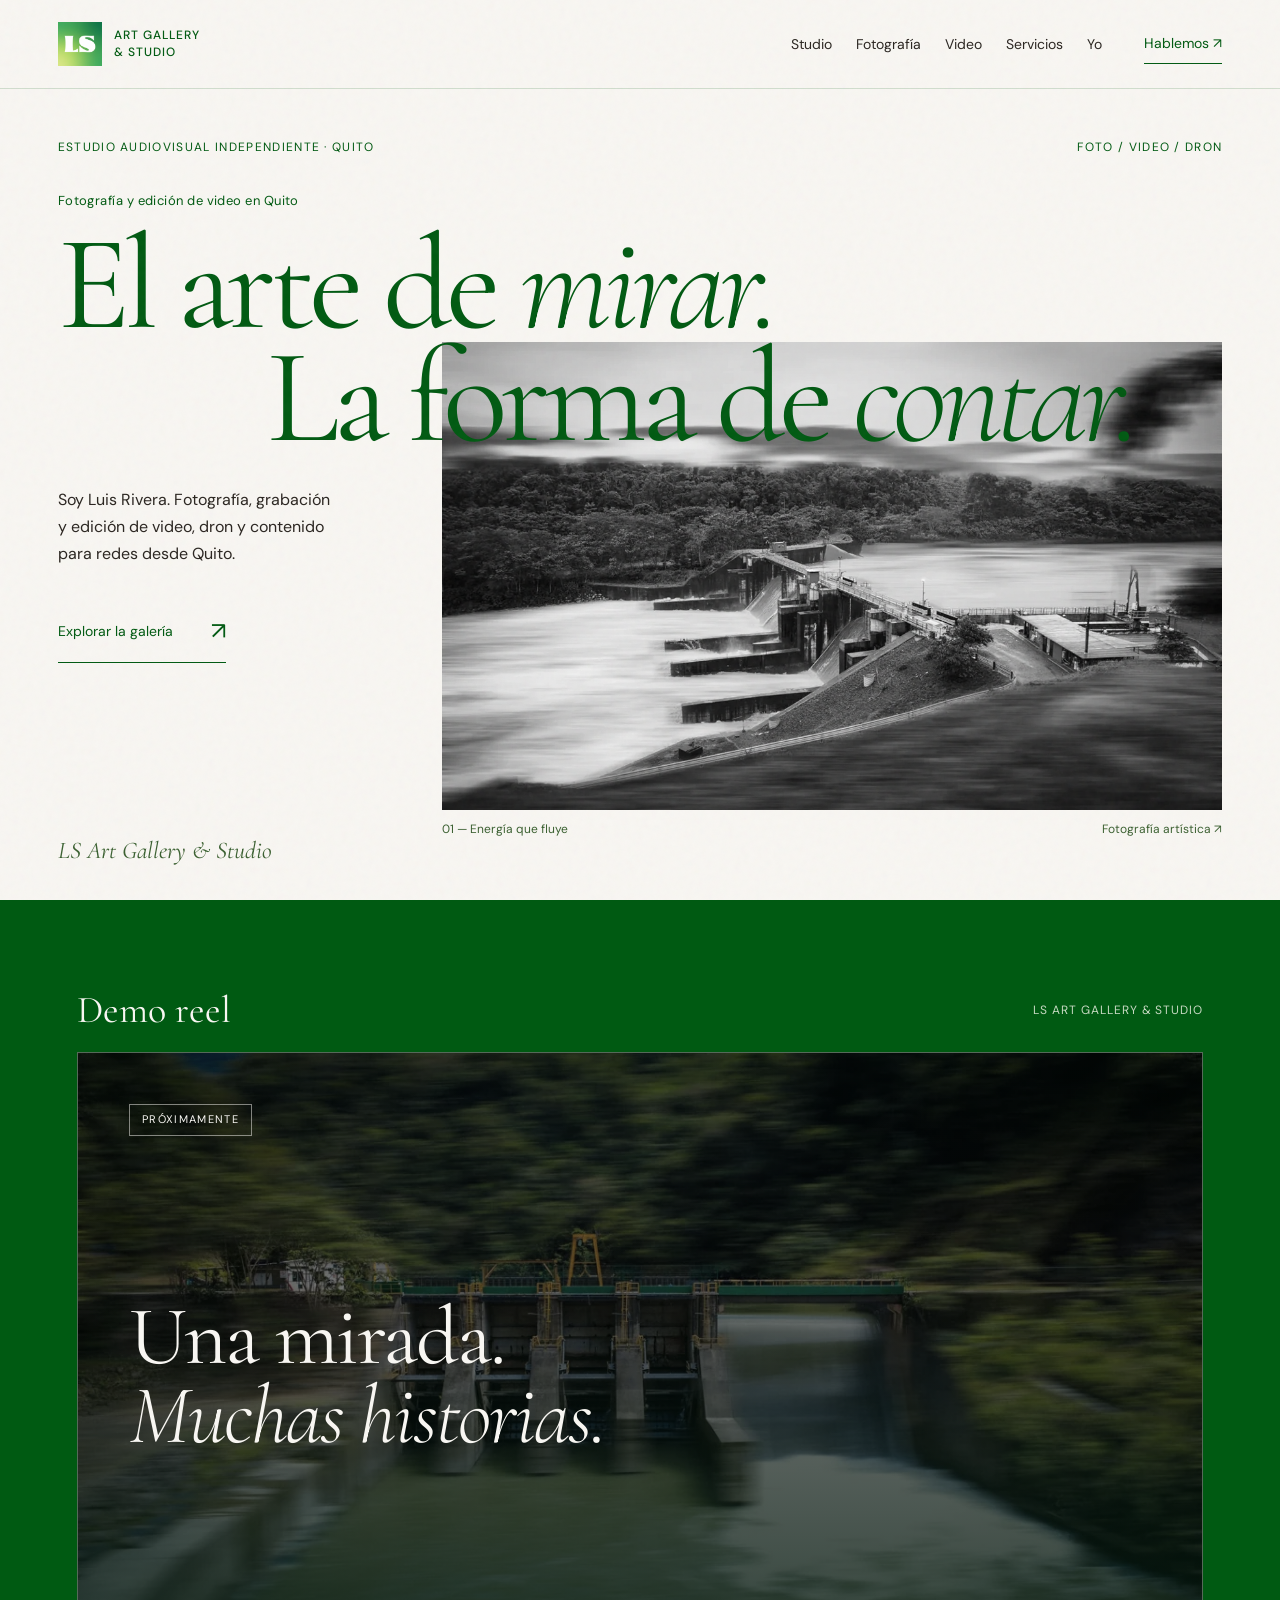
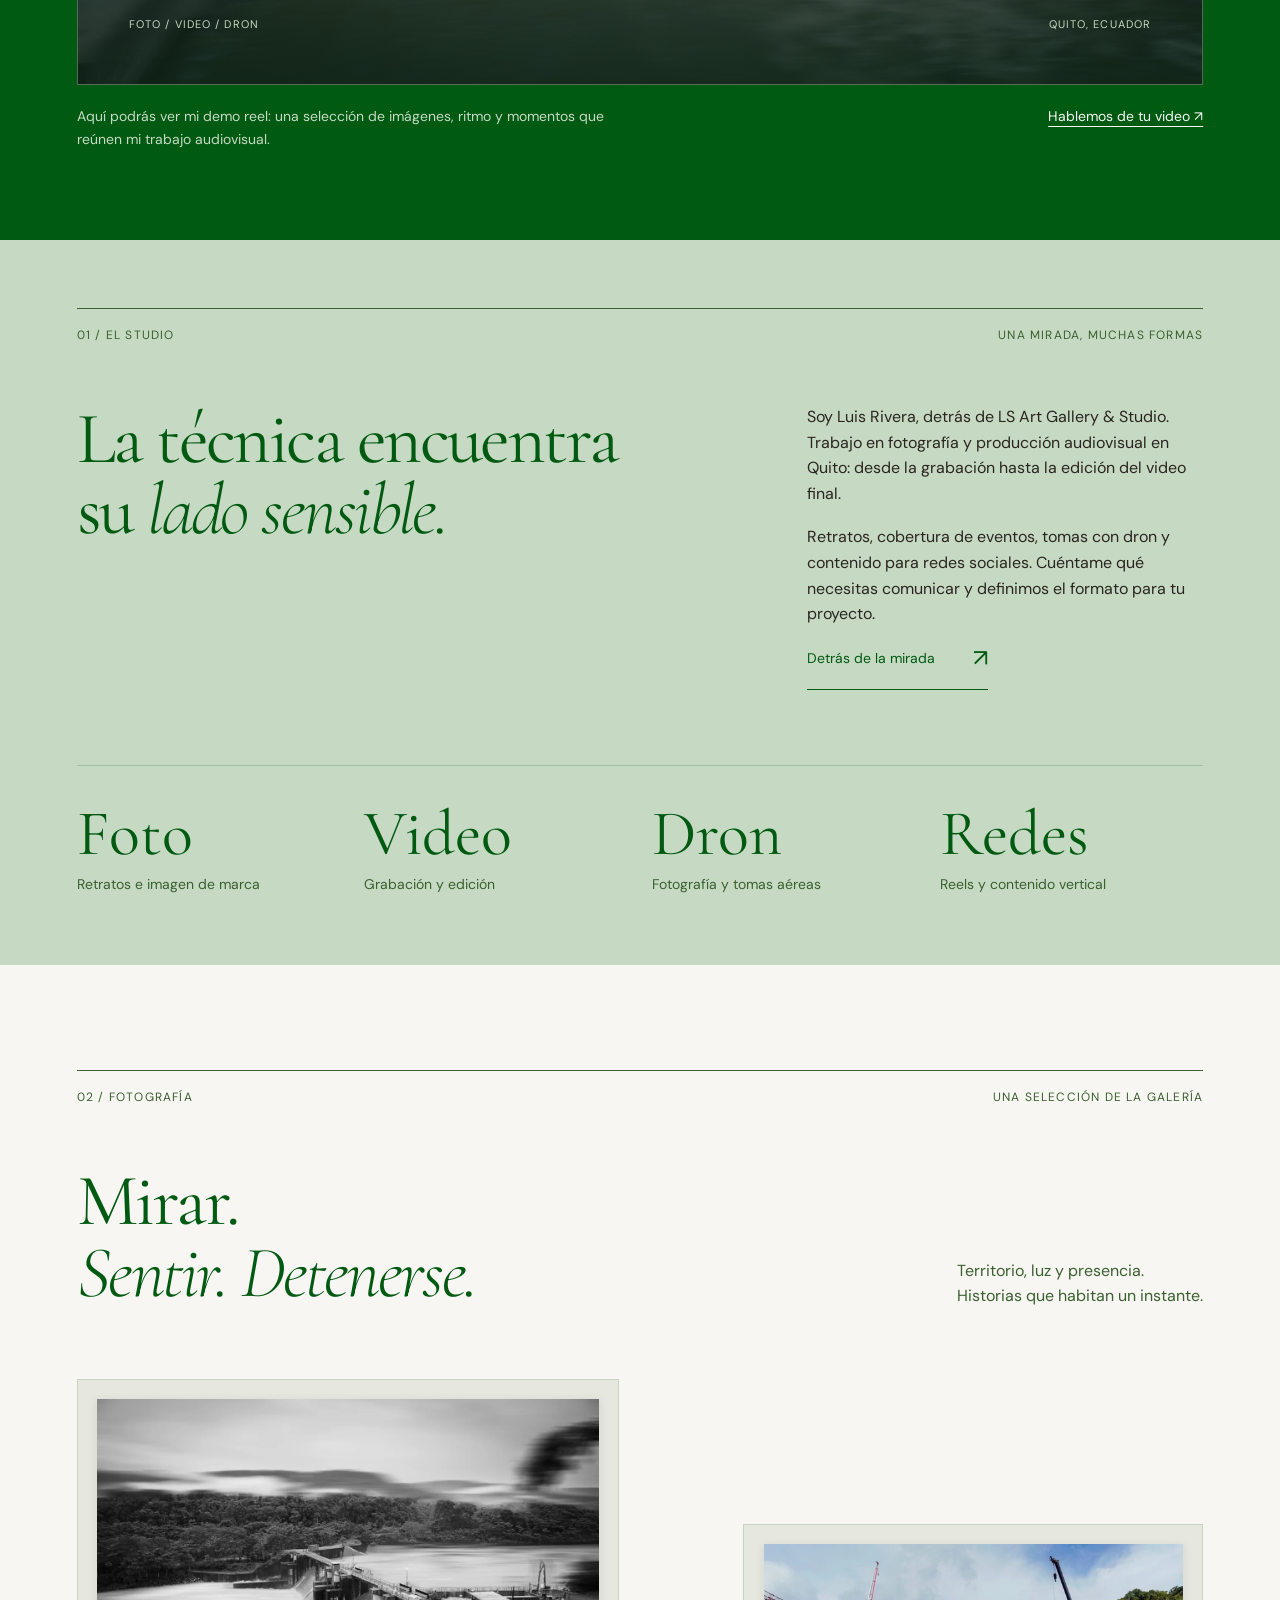
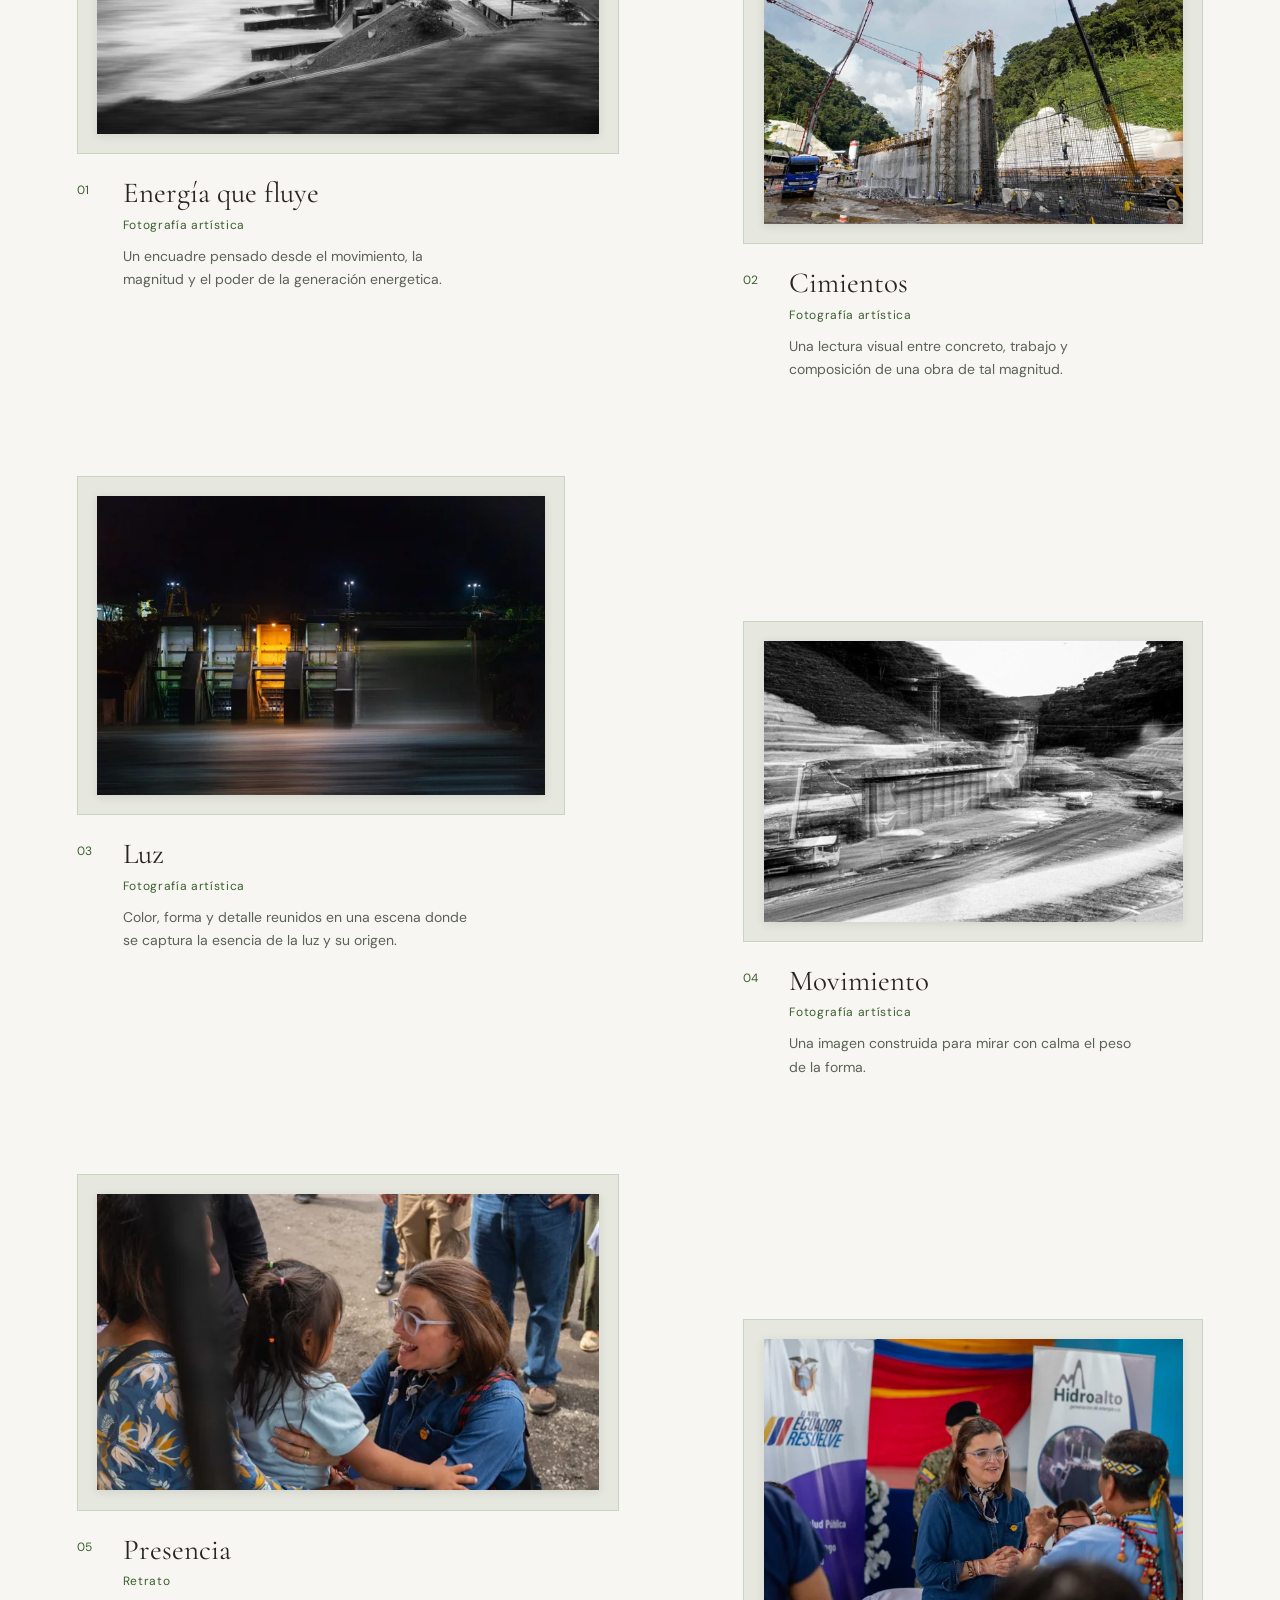
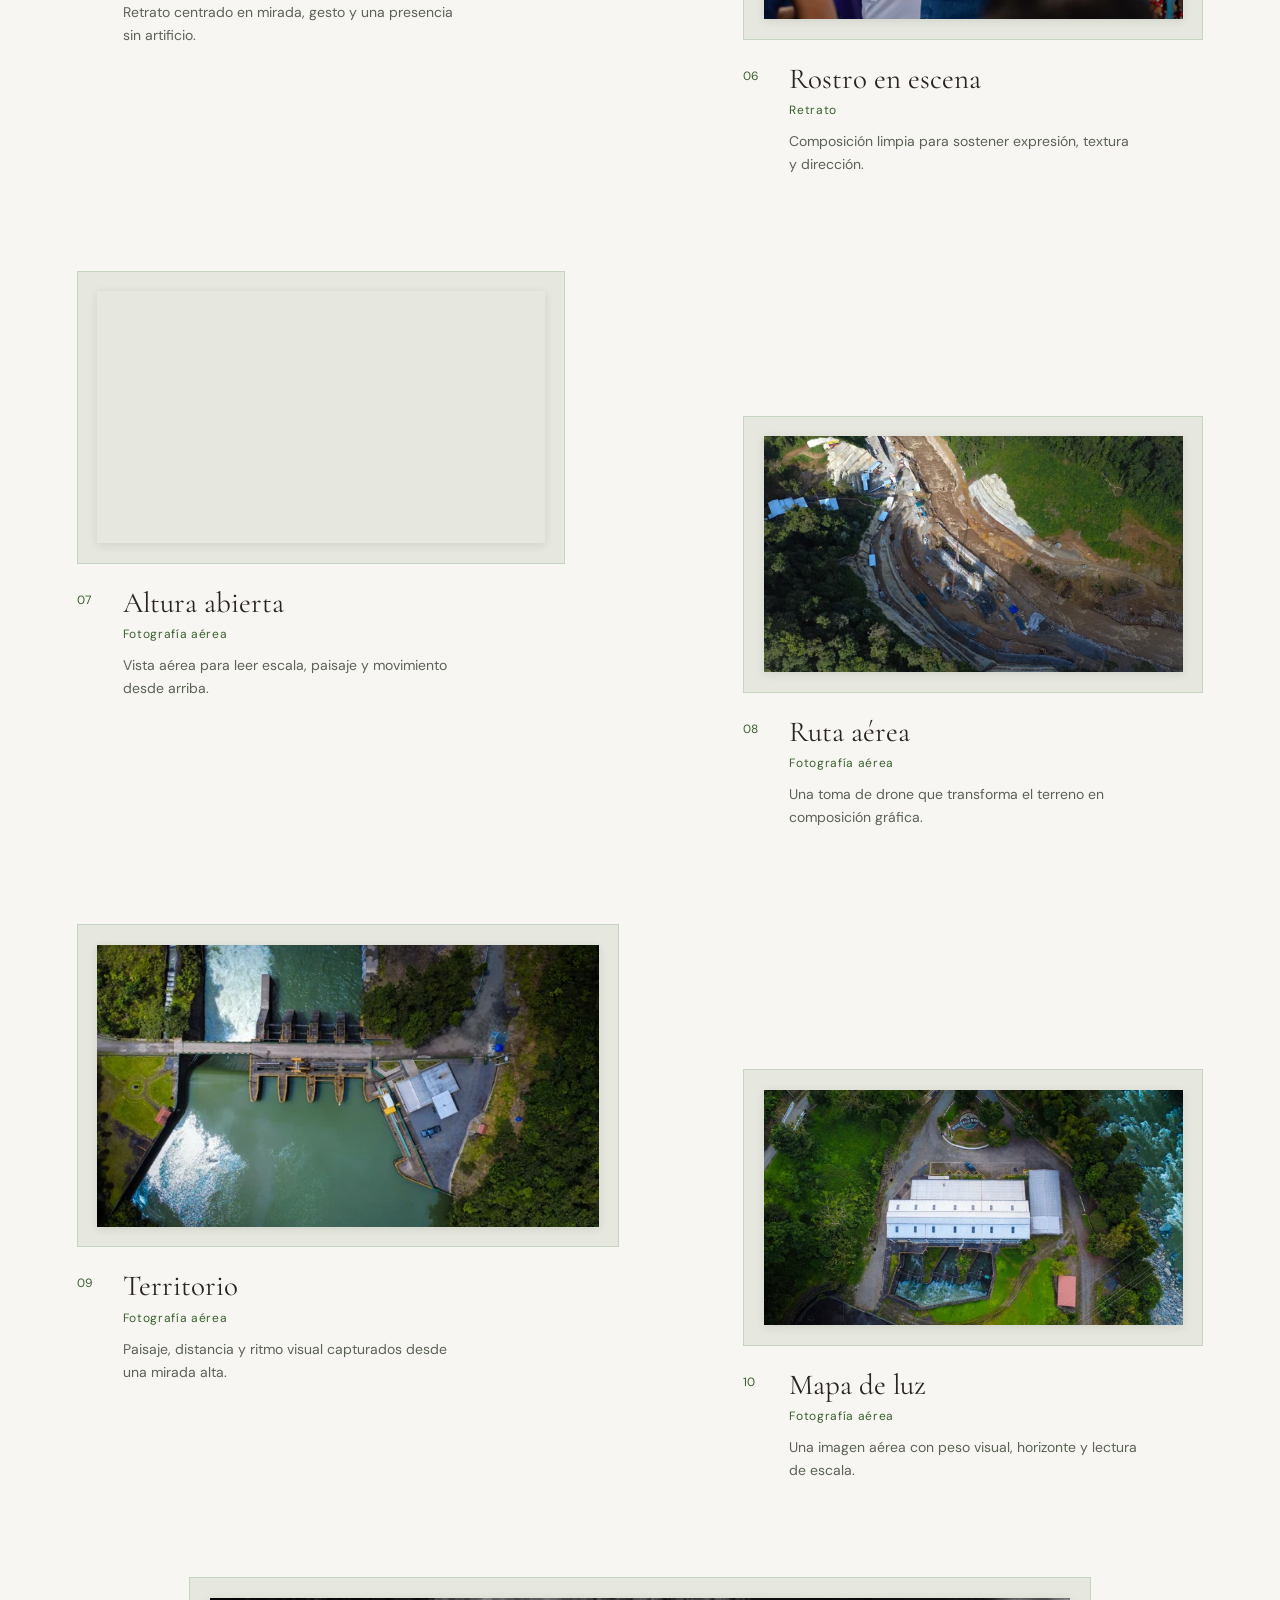
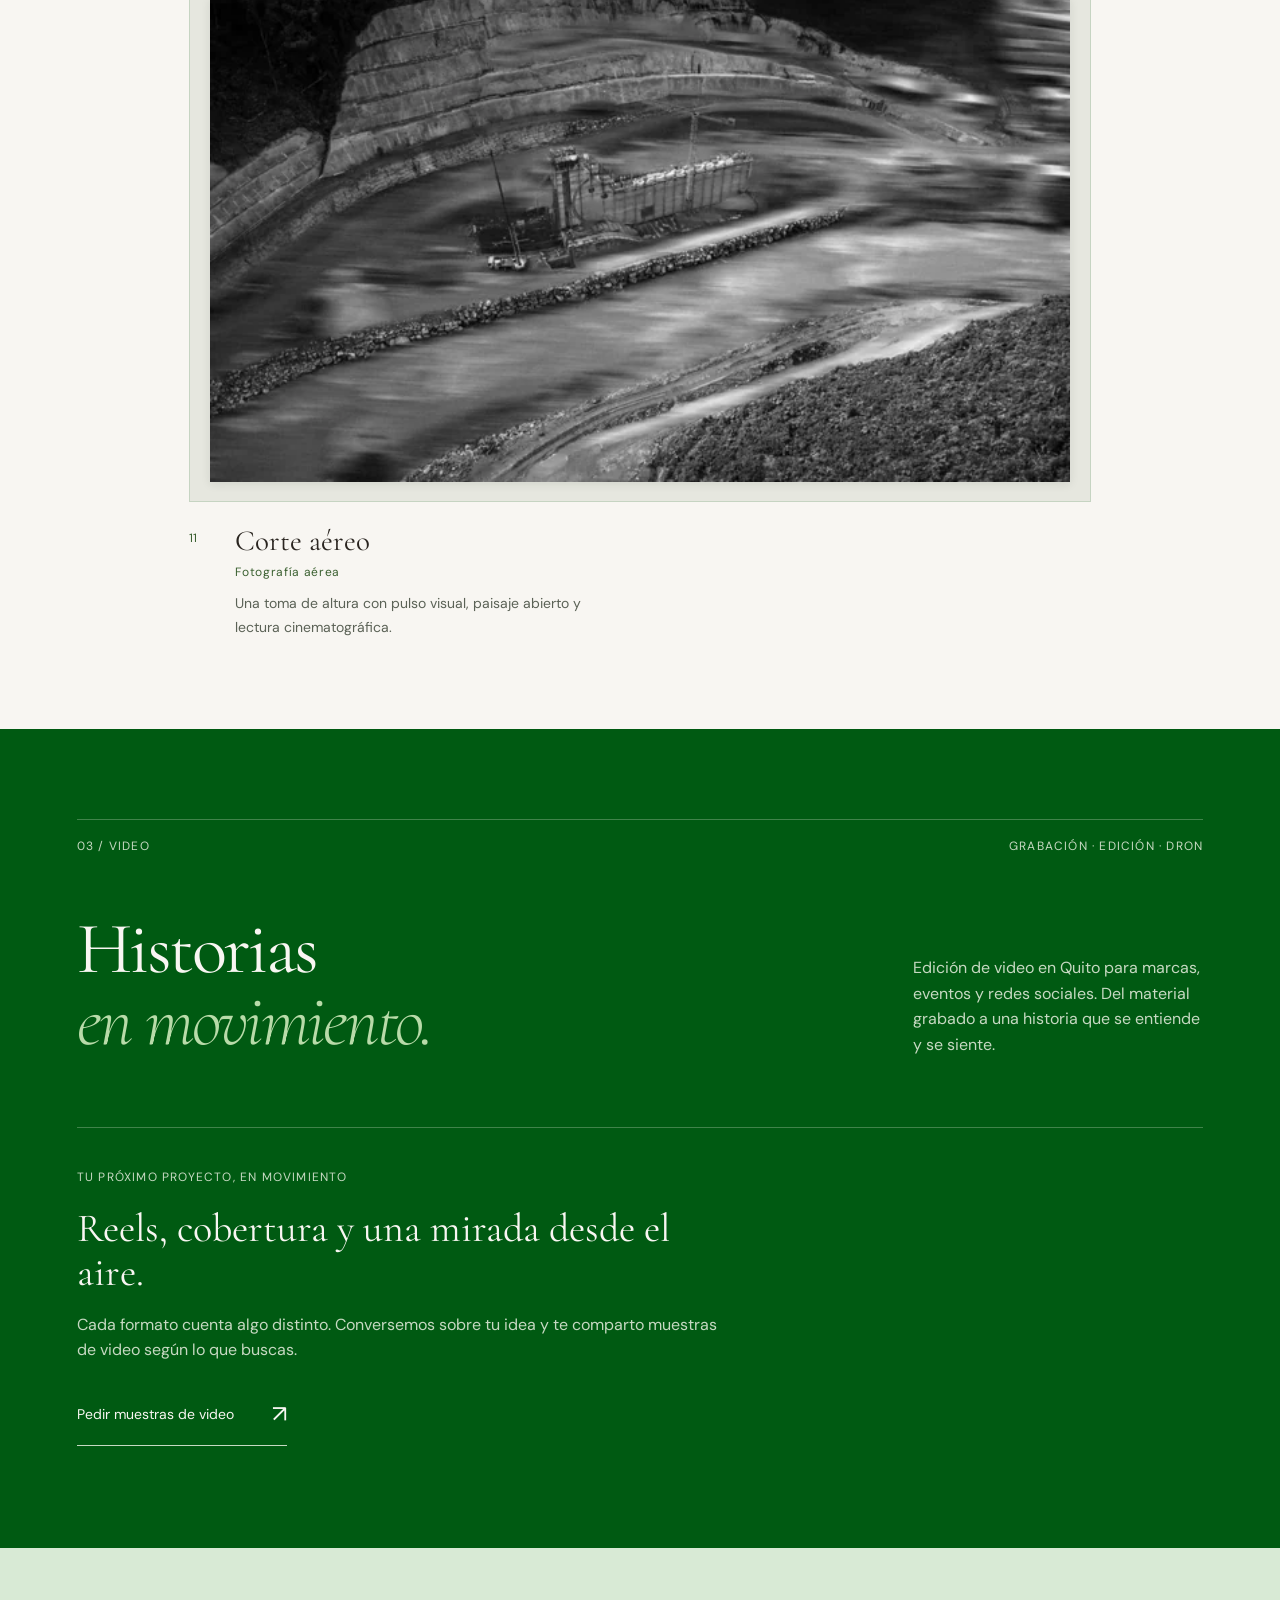
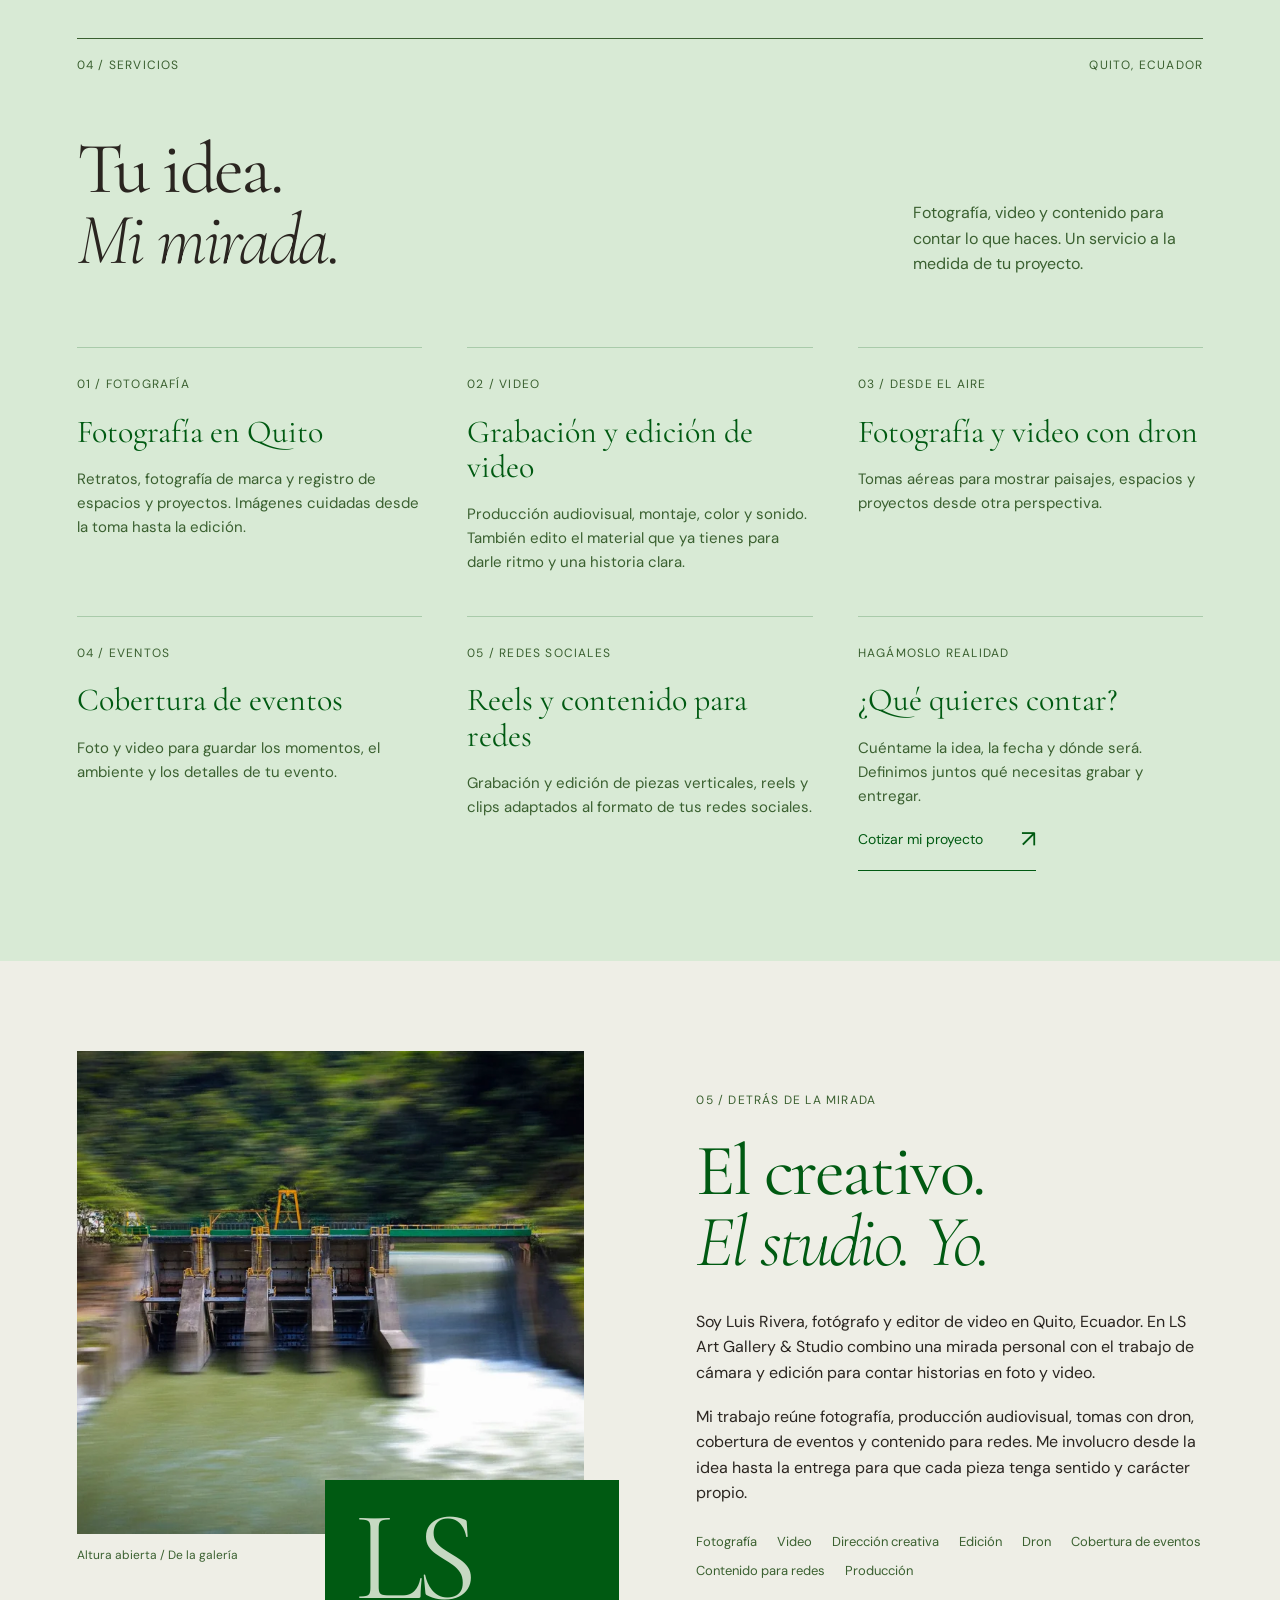
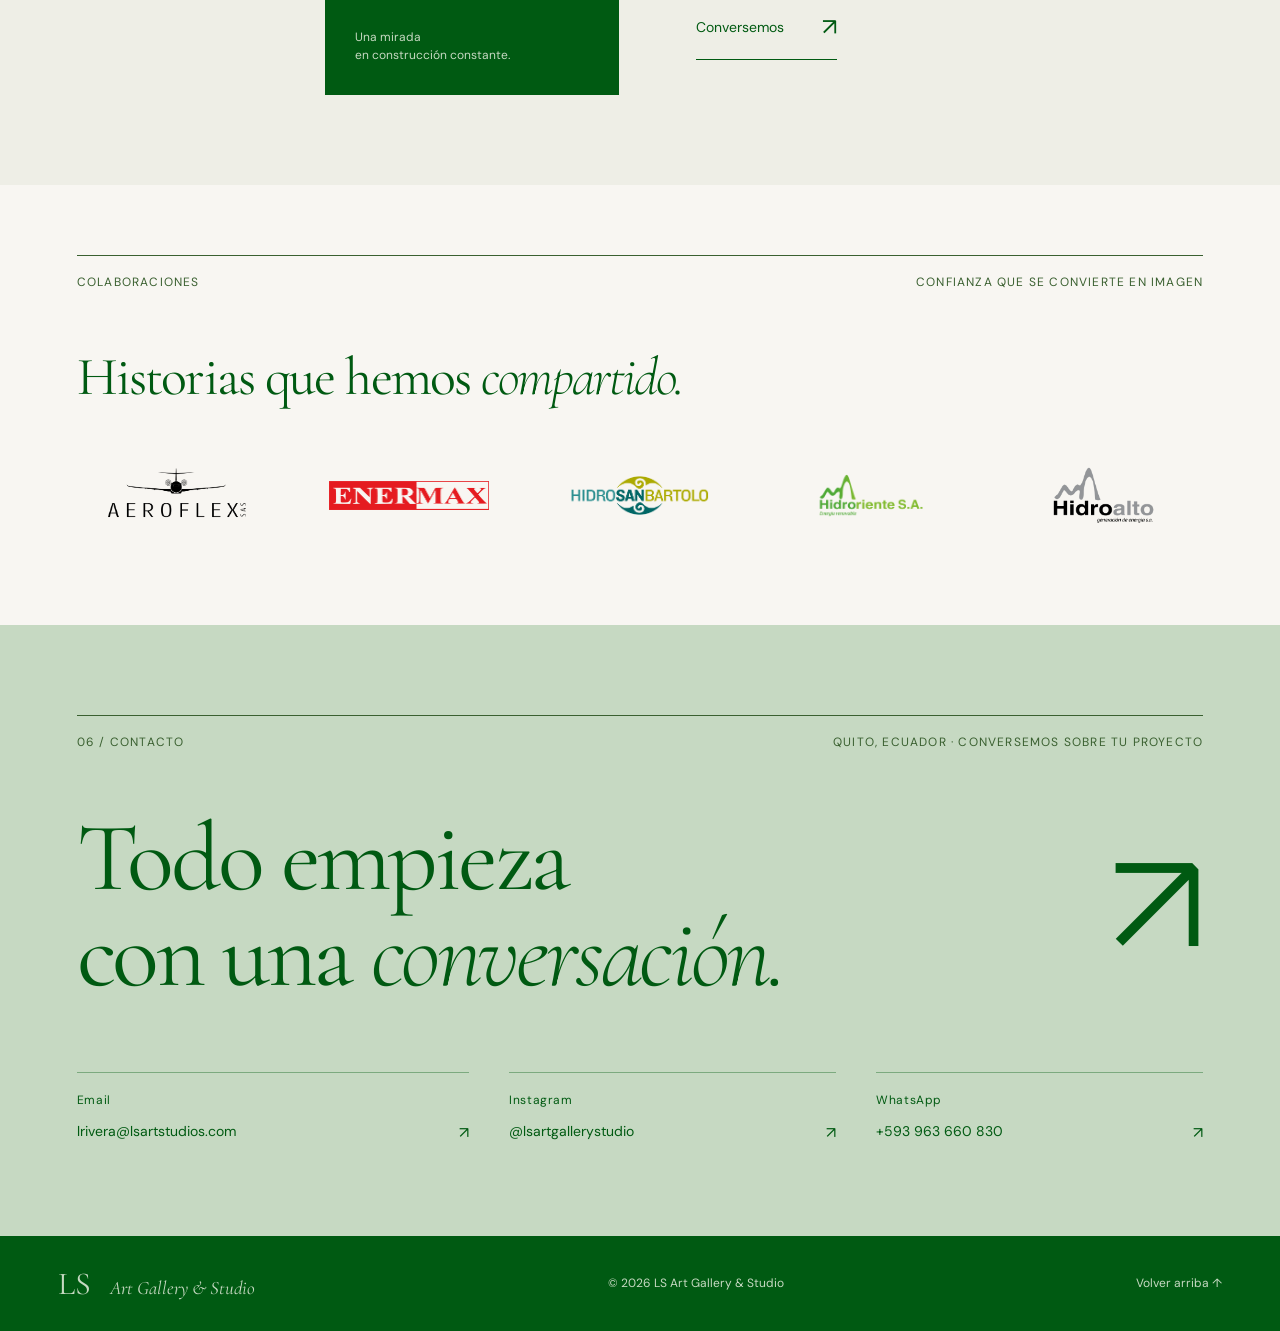
==== commit 70ab3a84: "Update audiovisual portfolio and feature demo reel below intro" ====
--- a/index.html
+++ b/index.html
@@ -4,36 +4,65 @@
 <meta charset="UTF-8"/>
 <meta name="viewport" content="width=device-width,initial-scale=1.0"/>
 <meta name="google-site-verification" content="XpFqSykNkZOobCgNBsXsGVSF9Mt09kRxh77N28MkaJw" />
-<title>LS Art Gallery & Studio</title>
-<meta name="description" content="LS Art Gallery & Studio — Producción audiovisual, fotografía, video, diseño e ilustración. Ecuador."/>
+<title>Editor de video y fotógrafo en Quito | LS Art Studio</title>
+<meta name="description" content="Luis Rivera: fotografía, grabación y edición de video en Quito. Tomas con dron, cobertura de eventos y contenido para redes sociales. Cotiza tu proyecto."/>
+<link rel="canonical" href="https://lsartstudios.com/">
+<meta name="robots" content="index,follow,max-image-preview:large">
+<meta property="og:type" content="website">
+<meta property="og:locale" content="es_EC">
+<meta property="og:site_name" content="LS Art Gallery &amp; Studio">
+<meta property="og:title" content="Editor de video y fotógrafo en Quito | LS Art Studio">
+<meta property="og:description" content="Luis Rivera: fotografía, grabación y edición de video en Quito. Tomas con dron, cobertura de eventos y contenido para redes sociales. Cotiza tu proyecto.">
+<meta property="og:url" content="https://lsartstudios.com/">
+<meta property="og:image" content="https://lsartstudios.com/ls-final/images/optimized/1-1800.webp">
+<meta property="og:image:alt" content="Fotografía de una central hidroeléctrica entre montañas, por LS Art Gallery &amp; Studio">
+<meta name="twitter:card" content="summary_large_image">
+<meta name="twitter:title" content="Editor de video y fotógrafo en Quito | LS Art Studio">
+<meta name="twitter:description" content="Luis Rivera: fotografía, grabación y edición de video en Quito. Tomas con dron, cobertura de eventos y contenido para redes sociales. Cotiza tu proyecto.">
+<meta name="twitter:image" content="https://lsartstudios.com/ls-final/images/optimized/1-1800.webp">
 <link rel="icon" type="image/png" href="/ls-final/images/logo.png">
 <link rel="apple-touch-icon" href="/ls-final/images/logo.png">
 <link rel="preconnect" href="https://fonts.googleapis.com">
 <link href="https://fonts.googleapis.com/css2?family=Cormorant+Garamond:ital,wght@0,300;0,400;0,600;1,300;1,400&family=DM+Sans:opsz,wght@9..40,300;9..40,400;9..40,500&display=swap" rel="stylesheet">
 <link rel="stylesheet" href="/ls-final/assets/gallery.css">
+<script type="application/ld+json">{"@context": "https://schema.org", "@graph": [{"@type": "ProfessionalService", "@id": "https://lsartstudios.com/#studio", "name": "LS Art Gallery & Studio", "url": "https://lsartstudios.com/", "description": "Luis Rivera: fotografía, grabación y edición de video en Quito. Tomas con dron, cobertura de eventos y contenido para redes sociales. Cotiza tu proyecto.", "image": "https://lsartstudios.com/ls-final/images/optimized/1-1800.webp", "telephone": "+593963660830", "email": "lrivera@lsartstudios.com", "areaServed": {"@type": "City", "name": "Quito"}, "founder": {"@type": "Person", "name": "Luis Rivera", "jobTitle": "Fotógrafo y editor de video"}, "sameAs": ["https://instagram.com/lsartgallerystudio"], "hasOfferCatalog": {"@type": "OfferCatalog", "name": "Servicios audiovisuales en Quito", "itemListElement": [{"@type": "Offer", "itemOffered": {"@type": "Service", "name": "Fotografía"}}, {"@type": "Offer", "itemOffered": {"@type": "Service", "name": "Grabación y edición de video"}}, {"@type": "Offer", "itemOffered": {"@type": "Service", "name": "Fotografía y video con dron"}}, {"@type": "Offer", "itemOffered": {"@type": "Service", "name": "Cobertura de eventos"}}, {"@type": "Offer", "itemOffered": {"@type": "Service", "name": "Contenido para redes sociales"}}]}}, {"@type": "WebSite", "@id": "https://lsartstudios.com/#website", "name": "LS Art Gallery & Studio", "url": "https://lsartstudios.com/", "inLanguage": "es-EC"}]}</script>
 </head>
 <body><a class="skip-link" href="#contenido">Saltar al contenido</a>
 <header id="nav"><a href="#inicio" class="nlogo" aria-label="LS Art Gallery & Studio, inicio"><img src="/ls-final/images/logo.png" alt="LS" width="44" height="44"><span class="brand-name">Art Gallery<br>&amp; Studio</span></a>
 <button class="menu-toggle" id="menu-toggle" aria-expanded="false" aria-controls="navigation">Menú <span aria-hidden="true">＋</span></button>
-<nav id="navigation" aria-label="Navegación principal"><a href="#studio">Studio</a><a href="#fotografia">Fotografía</a><a href="#video">Video</a><a href="#diseno">Diseño</a><a href="#proyectos">Proyectos</a><a href="#sobre-mi">Yo</a><a class="nav-contact" href="#contacto">Hablemos ↗</a></nav></header><main id="contenido"><section id="inicio" aria-labelledby="hero-title">
-<div class="gallery-kicker"><span>Estudio creativo independiente · Ecuador</span><span>Fotografía / Cine / Diseño</span></div>
-<h1 class="gallery-title" id="hero-title">El arte de <em>mirar.</em><span class="second-line">La forma de <em>contar.</em></span></h1>
+<nav id="navigation" aria-label="Navegación principal"><a href="#studio">Studio</a><a href="#fotografia">Fotografía</a><a href="#video">Video</a><a href="#servicios">Servicios</a><a href="#sobre-mi">Yo</a><a class="nav-contact" href="#contacto">Hablemos ↗</a></nav></header><main id="contenido"><section id="inicio" aria-labelledby="hero-title">
+<div class="gallery-kicker"><span>Estudio audiovisual independiente · Quito</span><span>Foto / Video / Dron</span></div>
+<h1 class="gallery-title" id="hero-title"><span class="hero-service">Fotografía y edición de video en Quito</span>El arte de <em>mirar.</em><span class="second-line">La forma de <em>contar.</em></span></h1>
 <figure class="hero-art"><button type="button" onclick="olb('photo','p1')" aria-label="Ampliar fotografía Energía que fluye"><img src="/ls-final/images/optimized/1-1800.webp" srcset="/ls-final/images/optimized/1-640.webp 640w, /ls-final/images/optimized/1-1200.webp 1200w, /ls-final/images/optimized/1-1800.webp 1800w" sizes="(max-width: 700px) 88vw, 61vw" alt="Fotografía en blanco y negro de una central hidroeléctrica entre montañas" fetchpriority="high" width="1600" height="1067"></button><figcaption><span>01 — Energía que fluye</span><span>Fotografía artística ↗</span></figcaption></figure>
-<div class="hero-note"><p>Imágenes que cuentan historias.<br>Un encuentro entre la mirada, la técnica y lo que nos mueve.</p><a class="gallery-link" href="#fotografia">Explorar la galería <span aria-hidden="true">↗</span></a></div>
+<div class="hero-note"><p>Soy Luis Rivera. Fotografía, grabación y edición de video, dron y contenido para redes desde Quito.</p><a class="gallery-link" href="#fotografia">Explorar la galería <span aria-hidden="true">↗</span></a></div>
 <p class="hero-index">LS Art Gallery &amp; Studio</p>
 </section>
+<section id="demo-reel" class="reel-section video-section section-pad" aria-labelledby="reel-title"><div class="demo-reel">
+<div class="reel-heading"><h2 id="reel-title">Demo reel</h2><span>LS Art Gallery &amp; Studio</span></div>
+<div class="reel-screen" id="reel-screen">
+<img src="/ls-final/images/optimized/Drone-1200.webp" alt="Vista aérea del paisaje, fotografía de LS Art Gallery &amp; Studio" width="1200" height="800" loading="lazy">
+<div class="reel-cover" id="reel-cover"><span class="reel-status">Próximamente</span><p class="reel-title">Una mirada.<br><em>Muchas historias.</em></p><div class="reel-bottom"><span>Foto / Video / Dron</span><span>Quito, Ecuador</span></div></div>
+</div>
+<div class="reel-caption"><p id="reel-description">Aquí podrás ver mi demo reel: una selección de imágenes, ritmo y momentos que reúnen mi trabajo audiovisual.</p><a href="https://wa.me/593963660830?text=Hola%20Luis%2C%20me%20interesa%20conocer%20tu%20trabajo%20audiovisual." target="_blank" rel="noopener noreferrer">Hablemos de tu video ↗</a></div>
+</div></section>
 <section id="studio" class="studio section-pad" aria-labelledby="studio-title">
 <div class="section-label"><span>01 / El studio</span><span>Una mirada, muchas formas</span></div>
-<div class="studio-intro"><h2 id="studio-title">La técnica encuentra<br>su <em>lado sensible.</em></h2><div><p>Somos LS Art Gallery &amp; Studio. Un estudio creativo especializado en producción audiovisual, arte y contenido visual.</p><p>Cada proyecto es una historia que merece ser contada con precisión y alma.</p><a class="gallery-link" href="#sobre-mi">Detrás de la mirada <span aria-hidden="true">↗</span></a></div></div>
-<div class="studio-stats"><div><strong>120</strong><span>Proyectos</span></div><div><strong>5</strong><span>Años de experiencia</span></div><div><strong>80</strong><span>Clientes felices</span></div><div><strong>04</strong><span>Disciplinas</span></div></div>
+<div class="studio-intro"><h2 id="studio-title">La técnica encuentra<br>su <em>lado sensible.</em></h2><div><p>Soy Luis Rivera, detrás de LS Art Gallery &amp; Studio. Trabajo en fotografía y producción audiovisual en Quito: desde la grabación hasta la edición del video final.</p><p>Retratos, cobertura de eventos, tomas con dron y contenido para redes sociales. Cuéntame qué necesitas comunicar y definimos el formato para tu proyecto.</p><a class="gallery-link" href="#sobre-mi">Detrás de la mirada <span aria-hidden="true">↗</span></a></div></div>
+<div class="studio-stats"><div><strong>Foto</strong><span>Retratos e imagen de marca</span></div><div><strong>Video</strong><span>Grabación y edición</span></div><div><strong>Dron</strong><span>Fotografía y tomas aéreas</span></div><div><strong>Redes</strong><span>Reels y contenido vertical</span></div></div>
 </section>
 <section id="fotografia" class="photo-section section-pad" aria-labelledby="photo-title"><div class="section-label"><span>02 / Fotografía</span><span>Una selección de la galería</span></div><div class="section-heading"><h2 id="photo-title">Mirar.<br><em>Sentir. Detenerse.</em></h2><p>Territorio, luz y presencia.<br>Historias que habitan un instante.</p></div><div class="photo-grid" id="pgrid"></div><noscript><p>Activa JavaScript para recorrer las fichas de la galería.</p><img src="/ls-final/images/1.jpeg" alt="Energía que fluye" width="800"></noscript></section>
-<section id="video" class="video-section section-pad" aria-labelledby="video-title"><div class="section-label"><span>03 / Producción audiovisual</span><span>Dirección · Producción · Edición</span></div><div class="section-heading"><h2 id="video-title">Historias<br><em>en movimiento.</em></h2><p>Desde cortos creativos hasta producciones comerciales. Movimiento, emoción y narrativa visual.</p></div><div class="video-list" id="vgrid"></div></section>
-<section id="diseno" class="design-section section-pad" aria-labelledby="design-title"><div class="section-label"><span>04 / Diseño &amp; ilustración</span><span>Ideas con carácter propio</span></div><div class="design-layout"><div class="design-intro"><h2 id="design-title">Dar forma<br>a una <em>idea.</em></h2><p>Branding, diseño gráfico e ilustración. Un lenguaje visual para cada historia.</p><span class="discipline-note">Identidad / Forma / Expresión</span></div><div id="dgrid" class="design-list"></div></div></section>
-<section id="proyectos" class="projects-section section-pad" aria-labelledby="projects-title"><div class="section-label"><span>05 / Proyectos</span><span>Del concepto a la experiencia</span></div><div class="section-heading"><h2 id="projects-title">Ideas que<br><em>cobran vida.</em></h2><p>Desarrollos digitales, plataformas y experiencias que conectan imagen, diseño y tecnología.</p></div><div id="plist" class="project-list"></div></section>
-<section id="sobre-mi" class="about-section section-pad" aria-labelledby="about-title"><div class="about-art"><img src="/ls-final/images/optimized/Drone-1200.webp" alt="Una mirada aérea al paisaje y la arquitectura de una central hidroeléctrica" width="1200" height="800" loading="lazy"><span class="art-caption">Altura abierta / De la galería</span><div class="studio-mark" aria-hidden="true">LS<span>Una mirada<br>en construcción constante.</span></div></div><div class="about-copy"><span class="eyebrow">06 / Detrás de la mirada</span><h2 id="about-title">El creativo.<br><em>El studio. Yo.</em></h2><p>Productor audiovisual apasionado por el arte visual en todas sus formas. Fundador de LS Art Gallery &amp; Studio, un espacio donde la creatividad, la técnica y el alma se combinan para crear contenido que trasciende.</p><p>Con experiencia en fotografía, producción de video, diseño gráfico e ilustración, ofrezco una visión integral del mundo visual. Cada proyecto es una oportunidad de contar algo auténtico.</p><div class="skills"><span>Fotografía</span><span>Video</span><span>Dirección creativa</span><span>Edición</span><span>Diseño gráfico</span><span>Ilustración</span><span>Producción</span></div><a class="gallery-link" href="#contacto">Conversemos <span aria-hidden="true">↗</span></a></div></section>
+<section id="video" class="video-section section-pad" aria-labelledby="video-title"><div class="section-label"><span>03 / Video</span><span>Grabación · Edición · Dron</span></div><div class="section-heading"><h2 id="video-title">Historias<br><em>en movimiento.</em></h2><p>Edición de video en Quito para marcas, eventos y redes sociales. Del material grabado a una historia que se entiende y se siente.</p></div><div class="video-list" id="vgrid"></div><div id="video-empty" class="video-empty"><p class="eyebrow">Tu próximo proyecto, en movimiento</p><h3>Reels, cobertura y una mirada desde el aire.</h3><p>Cada formato cuenta algo distinto. Conversemos sobre tu idea y te comparto muestras de video según lo que buscas.</p><a class="gallery-link" href="https://wa.me/593963660830?text=Hola%20Luis%2C%20quisiera%20ver%20muestras%20de%20tus%20videos." target="_blank" rel="noopener noreferrer">Pedir muestras de video <span aria-hidden="true">↗</span></a></div></section>
+<section id="servicios" class="design-section section-pad" aria-labelledby="services-title"><div class="section-label"><span>04 / Servicios</span><span>Quito, Ecuador</span></div><div class="section-heading"><h2 id="services-title">Tu idea.<br><em>Mi mirada.</em></h2><p>Fotografía, video y contenido para contar lo que haces. Un servicio a la medida de tu proyecto.</p></div><div class="services-grid">
+<article><span class="eyebrow">01 / Fotografía</span><h3>Fotografía en Quito</h3><p>Retratos, fotografía de marca y registro de espacios y proyectos. Imágenes cuidadas desde la toma hasta la edición.</p></article>
+<article><span class="eyebrow">02 / Video</span><h3>Grabación y edición de video</h3><p>Producción audiovisual, montaje, color y sonido. También edito el material que ya tienes para darle ritmo y una historia clara.</p></article>
+<article><span class="eyebrow">03 / Desde el aire</span><h3>Fotografía y video con dron</h3><p>Tomas aéreas para mostrar paisajes, espacios y proyectos desde otra perspectiva.</p></article>
+<article><span class="eyebrow">04 / Eventos</span><h3>Cobertura de eventos</h3><p>Foto y video para guardar los momentos, el ambiente y los detalles de tu evento.</p></article>
+<article><span class="eyebrow">05 / Redes sociales</span><h3>Reels y contenido para redes</h3><p>Grabación y edición de piezas verticales, reels y clips adaptados al formato de tus redes sociales.</p></article>
+<article class="service-contact"><span class="eyebrow">Hagámoslo realidad</span><h3>¿Qué quieres contar?</h3><p>Cuéntame la idea, la fecha y dónde será. Definimos juntos qué necesitas grabar y entregar.</p><a class="gallery-link" href="#contacto">Cotizar mi proyecto <span aria-hidden="true">↗</span></a></article>
+</div></section>
+<section id="sobre-mi" class="about-section section-pad" aria-labelledby="about-title"><div class="about-art"><img src="/ls-final/images/optimized/Drone-1200.webp" alt="Una mirada aérea al paisaje y la arquitectura de una central hidroeléctrica" width="1200" height="800" loading="lazy"><span class="art-caption">Altura abierta / De la galería</span><div class="studio-mark" aria-hidden="true">LS<span>Una mirada<br>en construcción constante.</span></div></div><div class="about-copy"><span class="eyebrow">05 / Detrás de la mirada</span><h2 id="about-title">El creativo.<br><em>El studio. Yo.</em></h2><p>Soy Luis Rivera, fotógrafo y editor de video en Quito, Ecuador. En LS Art Gallery &amp; Studio combino una mirada personal con el trabajo de cámara y edición para contar historias en foto y video.</p><p>Mi trabajo reúne fotografía, producción audiovisual, tomas con dron, cobertura de eventos y contenido para redes. Me involucro desde la idea hasta la entrega para que cada pieza tenga sentido y carácter propio.</p><div class="skills"><span>Fotografía</span><span>Video</span><span>Dirección creativa</span><span>Edición</span><span>Dron</span><span>Cobertura de eventos</span><span>Contenido para redes</span><span>Producción</span></div><a class="gallery-link" href="#contacto">Conversemos <span aria-hidden="true">↗</span></a></div></section>
 <section id="clientes" class="clients-section section-pad" aria-labelledby="clients-title"><div class="section-label"><span>Colaboraciones</span><span>Confianza que se convierte en imagen</span></div><h2 id="clients-title">Historias que hemos <em>compartido.</em></h2><div class="client-logos"><div class="client-logo"><img src="/ls-final/images/Aeroflex.png" alt="Aeroflex" loading="lazy" width="200" height="85"></div><div class="client-logo"><img src="/ls-final/images/client-enermax.png" alt="Enermax S.A." loading="lazy" width="200" height="85"></div><div class="client-logo"><img src="/ls-final/images/client-hidrosanbartolo.png" alt="Hidrosanbartolo" loading="lazy" width="200" height="85"></div><div class="client-logo"><img src="/ls-final/images/Hidroriente.png" alt="Hidroriente S.A." loading="lazy" width="200" height="85"></div><div class="client-logo"><img src="/ls-final/images/client-hidroalto.png" alt="Hidroalto Generación de Energía S.A." loading="lazy" width="200" height="85"></div></div></section>
-<section id="contacto" class="contact-section section-pad" aria-labelledby="contact-title"><div class="section-label"><span>07 / Contacto</span><span>Ecuador · Disponible para colaboraciones</span></div><div class="contact-heading"><h2 id="contact-title">Todo empieza<br>con una <em>conversación.</em></h2><a class="contact-arrow" href="mailto:lrivera@lsartstudios.com" aria-label="Escribir un correo a LS Art Gallery & Studio">↗</a></div><div class="contact-links"><a href="mailto:lrivera@lsartstudios.com"><span>Email</span><strong>lrivera@lsartstudios.com</strong><span aria-hidden="true">↗</span></a><a href="https://instagram.com/lsartgallerystudio" target="_blank" rel="noopener noreferrer"><span>Instagram</span><strong>@lsartgallerystudio</strong><span aria-hidden="true">↗</span></a><a href="https://wa.me/593963660830" target="_blank" rel="noopener noreferrer"><span>WhatsApp</span><strong>+593 963 660 830</strong><span aria-hidden="true">↗</span></a></div></section>
+<section id="contacto" class="contact-section section-pad" aria-labelledby="contact-title"><div class="section-label"><span>06 / Contacto</span><span>Quito, Ecuador · Conversemos sobre tu proyecto</span></div><div class="contact-heading"><h2 id="contact-title">Todo empieza<br>con una <em>conversación.</em></h2><a class="contact-arrow" href="mailto:lrivera@lsartstudios.com" aria-label="Escribir un correo a LS Art Gallery & Studio">↗</a></div><div class="contact-links"><a href="mailto:lrivera@lsartstudios.com"><span>Email</span><strong>lrivera@lsartstudios.com</strong><span aria-hidden="true">↗</span></a><a href="https://instagram.com/lsartgallerystudio" target="_blank" rel="noopener noreferrer"><span>Instagram</span><strong>@lsartgallerystudio</strong><span aria-hidden="true">↗</span></a><a href="https://wa.me/593963660830" target="_blank" rel="noopener noreferrer"><span>WhatsApp</span><strong>+593 963 660 830</strong><span aria-hidden="true">↗</span></a></div></section>
 </main><footer><a class="footer-brand" href="#inicio">LS <em>Art Gallery &amp; Studio</em></a><p>© 2026 LS Art Gallery &amp; Studio</p><a href="#inicio">Volver arriba ↑</a></footer>
 <dialog id="art-dialog" aria-labelledby="dialog-title"><div class="dialog-toolbar"><span id="dialog-count"></span><button id="dialog-close" type="button" aria-label="Cerrar ficha">Cerrar ×</button></div><div id="dialog-content"></div><div class="dialog-navigation"><button id="dialog-prev" type="button">← Anterior</button><button id="dialog-next" type="button">Siguiente →</button></div></dialog>
 <script src="/ls-final/assets/portfolio-data.js"></script><script src="/ls-final/assets/gallery.js"></script>
--- a/ls-final/assets/gallery.css
+++ b/ls-final/assets/gallery.css
@@ -15,7 +15,7 @@
 @media(max-width:700px){#nav,#nav.sc{padding:18px 6%}.nlinks{display:none}.hbg{display:flex;padding:12px}.brand-name{display:block}#inicio{height:auto;max-height:none;min-height:0;padding:118px 6% 30px}.gallery-kicker{font-size:12px}.gallery-kicker span:last-child{display:none}.gallery-title{font-size:clamp(65px,13vw,94px);margin:25px 0 28px}.gallery-title .second-line{margin-left:9%}.hero-art{position:relative;inset:auto;width:100%;height:auto}.hero-art button{aspect-ratio:1.24}.hero-art figcaption{font-size:12px}.hero-note{position:relative;inset:auto;width:100%;max-width:none;margin-top:35px}.hero-note p{margin-bottom:12px;max-width:340px}.hero-index{position:static;margin-top:35px}#mob{z-index:999}#nav{z-index:1000}.hbg{position:relative}}
 /* Exhibition rooms */
 .studio{background:var(--cream);padding-top:68px;padding-bottom:70px}.studio-intro{display:grid;grid-template-columns:1.5fr 1fr;gap:12%;align-items:start}.studio-intro h2{color:var(--accent2)}.studio-intro p+p{margin-top:18px}.studio-stats{margin-top:75px;border-top:1px solid #005a1230;display:grid;grid-template-columns:repeat(4,1fr);padding-top:30px;gap:24px}.studio-stats div{display:flex;flex-direction:column}.studio-stats strong{font:400 64px/1.2 var(--disp);color:var(--accent2)}.studio-stats span{font-size:14px;color:var(--muted)}
-.photo-section{padding-top:105px}.photo-section h2{color:var(--accent2)}.photo-grid{display:grid;grid-template-columns:1.18fr 1fr;column-gap:11%;row-gap:95px;align-items:start}.photo-card:nth-child(even){padding-top:145px}.photo-card:nth-child(4n+3){max-width:90%}.photo-card:last-child{grid-column:1/-1;max-width:80%;width:100%;justify-self:center;padding-top:0}.photo-frame{display:block;border:0;background:#e6e7df;padding:20px;width:100%;cursor:zoom-in;position:relative}.photo-frame::after{content:'↗';position:absolute;right:29px;bottom:28px;color:white;background:var(--accent2);width:36px;height:36px;display:grid;place-items:center;opacity:0;transition:opacity .25s,transform .25s;transform:translateY(5px)}.photo-frame:hover::after,.photo-frame:focus-visible::after{opacity:1;transform:none}.photo-frame img{width:100%;height:auto;aspect-ratio:1.5;object-fit:cover;box-shadow:0 2px 9px #1929191a;transition:filter .3s}.photo-frame:hover img{filter:brightness(1.03)}.photo-card:nth-child(4n+2) .photo-frame{background:#d8ead5;padding:28px}.photo-card:nth-child(4n+3) .photo-frame{background:transparent;padding:0}.photo-card:nth-child(5) .photo-frame img,.photo-card:nth-child(6) .photo-frame img{aspect-ratio:1.12;object-fit:contain;background:var(--off)}.photo-plaque{display:grid;grid-template-columns:32px 1fr;gap:14px;margin-top:22px}.photo-number{font-size:12px;color:var(--muted);padding-top:5px}.photo-plaque h3{font:400 29px/1.15 var(--disp)}.photo-category{font-size:12px;color:var(--muted);display:block;margin:6px 0 10px;letter-spacing:.055em}.photo-plaque p{font-size:14px;line-height:1.65;max-width:350px;color:#5b6256}
+.photo-section{padding-top:105px}.photo-section h2{color:var(--accent2)}.photo-grid{display:grid;grid-template-columns:1.18fr 1fr;column-gap:11%;row-gap:95px;align-items:start}.photo-card:nth-child(even){padding-top:145px}.photo-card:nth-child(4n+3){max-width:90%}.photo-card:last-child{grid-column:1/-1;max-width:80%;width:100%;justify-self:center;padding-top:0}.photo-frame{display:block;border:0;background:#e6e7df;padding:20px;width:100%;cursor:zoom-in;position:relative}.photo-frame::after{content:'↗';position:absolute;right:29px;bottom:28px;color:white;background:var(--accent2);width:36px;height:36px;display:grid;place-items:center;opacity:0;transition:opacity .25s,transform .25s;transform:translateY(5px)}.photo-frame:hover::after,.photo-frame:focus-visible::after{opacity:1;transform:none}.photo-frame img{width:100%;height:auto;object-fit:contain;box-shadow:0 2px 9px #1929191a;transition:filter .3s}.photo-frame:hover img{filter:brightness(1.03)}.photo-plaque{display:grid;grid-template-columns:32px 1fr;gap:14px;margin-top:22px}.photo-number{font-size:12px;color:var(--muted);padding-top:5px}.photo-plaque h3{font:400 29px/1.15 var(--disp)}.photo-category{font-size:12px;color:var(--muted);display:block;margin:6px 0 10px;letter-spacing:.055em}.photo-plaque p{font-size:14px;line-height:1.65;max-width:350px;color:#5b6256}
 .video-section{background:var(--accent2);color:var(--off);position:relative}.video-section .section-label{color:var(--cream);border-color:#c6d9c252}.video-section .section-heading p{color:var(--cream)}.video-section h2 em{color:#b8dba9}.video-list{border-top:1px solid #c6d9c252}.video-card{display:grid;grid-template-columns:50px 1fr auto;gap:28px;align-items:center;width:100%;padding:28px 0;border:0;border-bottom:1px solid #c6d9c252;background:transparent;color:var(--off);text-align:left;transition:padding .25s,background .25s}.video-card:hover{padding-left:18px;padding-right:18px;background:#ffffff08}.work-no{font:italic 26px var(--disp);color:#b8dba9}.video-card h3{font:400 clamp(25px,2.8vw,39px)/1.18 var(--disp);margin-bottom:7px}.video-card .work-meta{font-size:12px;color:var(--cream);letter-spacing:.07em}.work-action{font-size:14px;white-space:nowrap}.work-action span{font-size:24px;margin-left:22px}
 .design-section{background:#d8ead5}.design-layout{display:grid;grid-template-columns:1fr 1.1fr;gap:10%}.design-intro h2{color:var(--accent2)}.design-intro p{max-width:280px;margin-top:28px;color:var(--muted)}.discipline-note{display:block;font:italic 24px var(--disp);color:var(--accent2);margin-top:56px}.design-card{padding:25px 0;border:0;border-bottom:1px solid #005a1238;background:transparent;width:100%;text-align:left;display:grid;grid-template-columns:35px 1fr 24px;gap:18px;align-items:center}.design-card:first-child{padding-top:0}.design-card .work-no{color:var(--muted);font-size:20px}.design-card h3{font:400 32px/1.15 var(--disp)}.design-card small{display:block;color:var(--muted);font-size:12px;margin-top:6px}.design-card:hover h3{color:var(--accent2)}
 .projects-section h2{color:var(--accent2)}.project-list{border-top:1px solid #005a1238}.project-card{display:grid;grid-template-columns:70px 1.2fr 1fr 35px;align-items:center;text-align:left;gap:24px;border:0;border-bottom:1px solid #005a1238;background:transparent;padding:30px 0;width:100%}.project-card .work-no{color:var(--muted);font-size:20px}.project-card h3{font:400 31px/1.15 var(--disp);transition:color .2s}.project-card:hover h3{color:var(--accent)}.project-card .project-sub{font-size:13px;color:var(--muted)}.project-arrow{font-size:26px;color:var(--accent2)}
@@ -26,5 +26,43 @@
 @media(min-width:1800px){.section-pad{padding-left:max(6%,calc((100vw - 1560px)/2));padding-right:max(6%,calc((100vw - 1560px)/2))}}
 @media(max-width:1100px){#navigation{gap:16px}#navigation .nav-contact{margin-left:0}#navigation a{font-size:13px}.brand-name{display:none}.section-pad{padding:70px 5%}.photo-grid{column-gap:7%;row-gap:65px}.studio-intro{gap:7%}.project-card{grid-template-columns:40px 1.2fr 1fr 25px}.about-section{gap:8%}.studio-mark{right:-15px}.contact-links{gap:20px}.client-logos{gap:22px}.section-label{margin-bottom:45px}}
 @media(max-width:800px){#navigation{gap:12px}#navigation a{font-size:12px}.section-heading{gap:35px}.section-heading p{max-width:220px}.project-card{grid-template-columns:30px 1fr 25px}.project-sub{grid-column:2;grid-row:2}.project-arrow{grid-column:3;grid-row:1/3}.project-card{row-gap:10px}.photo-card:nth-child(even){padding-top:100px}.about-section{gap:7%}.studio-mark{width:65%}.contact-links{grid-template-columns:1fr}.contact-links a{grid-template-columns:120px 1fr auto}.contact-links a>span:first-child{grid-column:auto}.client-logos{gap:20px}.design-layout{gap:7%}.design-card h3{font-size:28px}}
-@media(max-width:700px){html{scroll-padding-top:20px}.brand-name{display:block}#nav{z-index:20}.menu-toggle{display:flex;gap:12px;align-items:center;padding:10px 0;border:0;background:transparent;color:var(--accent2);font-size:14px;min-height:44px}.menu-toggle span{font-size:24px}#navigation{display:none;position:absolute;top:80px;left:0;right:0;background:var(--off);padding:25px 6% 35px;border-bottom:1px solid var(--cream);box-shadow:0 20px 30px #1a28151a}#navigation.open{display:grid;grid-template-columns:1fr 1fr;gap:8px 30px}#navigation a{font-size:19px;padding:9px 0}#navigation .nav-contact{font-size:19px;justify-self:start}.section-pad{padding:60px 6%}.section-label{font-size:12px;margin-bottom:35px}.section-label>span:last-child{display:none}.studio-intro{grid-template-columns:1fr;gap:30px}.studio-stats{grid-template-columns:1fr 1fr;gap:30px;margin-top:35px}.studio-stats strong{font-size:54px}.section-heading{display:block;margin-bottom:40px}.section-heading p{margin-top:25px;max-width:340px}.photo-grid{grid-template-columns:1fr;row-gap:45px}.photo-card:nth-child(even){padding-top:0}.photo-card:nth-child(4n+3),.photo-card:last-child{max-width:100%}.photo-frame{padding:14px}.photo-card:nth-child(4n+2) .photo-frame{padding:20px}.photo-plaque{margin-top:18px}.photo-plaque h3{font-size:29px}.video-card{grid-template-columns:30px 1fr;gap:14px;padding:25px 0}.video-card h3{font-size:29px}.video-card .work-action{grid-column:2;font-size:13px}.video-card .work-action span{font-size:20px;margin-left:10px}.design-layout{grid-template-columns:1fr;gap:40px}.discipline-note{margin-top:25px}.design-card{padding:23px 0}.project-card{gap:15px;padding:23px 0}.project-card h3{font-size:28px}.about-section{grid-template-columns:1fr;gap:50px}.about-art{margin-right:20px;padding-bottom:100px}.about-art>img{aspect-ratio:1.25}.studio-mark{width:54%;padding:26px;right:-20px;font-size:98px}.client-logos{grid-template-columns:repeat(2,1fr);gap:20px 30px}.client-logo:last-child{grid-column:1/-1}.client-logo{height:75px}.client-logo img{max-width:155px;max-height:60px}.client-logo:first-child img{max-height:85px}.contact-heading{display:block}.contact-heading h2{font-size:clamp(51px,10.7vw,74px)}.contact-arrow{display:inline-block;font-size:90px;margin-top:15px}.contact-links{margin-top:20px;gap:26px}.contact-links a{grid-template-columns:1fr auto}.contact-links a>span:first-child{grid-column:1/-1}.contact-links strong{font-size:16px}footer{padding:28px 6%;flex-wrap:wrap;gap:18px}footer .footer-brand{width:100%}.dialog-layout{grid-template-columns:1fr;gap:25px}.dialog-media{height:auto;max-height:52svh;min-height:0}.dialog-media:has(iframe){height:45svh}#art-dialog{width:96vw;padding:15px 18px;max-height:96svh}.dialog-copy h2{font-size:38px;margin-bottom:16px}.dialog-copy-only{padding:15px 0 30px}.dialog-navigation{position:sticky;bottom:-25px;background:var(--off);padding-bottom:8px}.dialog-toolbar{margin-bottom:10px}}
+@media(max-width:700px){html{scroll-padding-top:20px}.brand-name{display:block}#nav{z-index:20}.menu-toggle{display:flex;gap:12px;align-items:center;padding:10px 0;border:0;background:transparent;color:var(--accent2);font-size:14px;min-height:44px}.menu-toggle span{font-size:24px}#navigation{display:none;position:absolute;top:80px;left:0;right:0;background:var(--off);padding:25px 6% 35px;border-bottom:1px solid var(--cream);box-shadow:0 20px 30px #1a28151a}#navigation.open{display:grid;grid-template-columns:1fr 1fr;gap:8px 30px}#navigation a{font-size:19px;padding:9px 0}#navigation .nav-contact{font-size:19px;justify-self:start}.section-pad{padding:60px 6%}.section-label{font-size:12px;margin-bottom:35px}.section-label>span:last-child{display:none}.studio-intro{grid-template-columns:1fr;gap:30px}.studio-stats{grid-template-columns:1fr 1fr;gap:30px;margin-top:35px}.studio-stats strong{font-size:54px}.section-heading{display:block;margin-bottom:40px}.section-heading p{margin-top:25px;max-width:340px}.photo-grid{grid-template-columns:1fr;row-gap:45px}.photo-card:nth-child(even){padding-top:0}.photo-card:nth-child(4n+3),.photo-card:last-child{max-width:100%}.photo-frame{padding:14px}.photo-plaque{margin-top:18px}.photo-plaque h3{font-size:29px}.video-card{grid-template-columns:30px 1fr;gap:14px;padding:25px 0}.video-card h3{font-size:29px}.video-card .work-action{grid-column:2;font-size:13px}.video-card .work-action span{font-size:20px;margin-left:10px}.design-layout{grid-template-columns:1fr;gap:40px}.discipline-note{margin-top:25px}.design-card{padding:23px 0}.project-card{gap:15px;padding:23px 0}.project-card h3{font-size:28px}.about-section{grid-template-columns:1fr;gap:50px}.about-art{margin-right:20px;padding-bottom:100px}.about-art>img{aspect-ratio:1.25}.studio-mark{width:54%;padding:26px;right:-20px;font-size:98px}.client-logos{grid-template-columns:repeat(2,1fr);gap:20px 30px}.client-logo:last-child{grid-column:1/-1}.client-logo{height:75px}.client-logo img{max-width:155px;max-height:60px}.client-logo:first-child img{max-height:85px}.contact-heading{display:block}.contact-heading h2{font-size:clamp(51px,10.7vw,74px)}.contact-arrow{display:inline-block;font-size:90px;margin-top:15px}.contact-links{margin-top:20px;gap:26px}.contact-links a{grid-template-columns:1fr auto}.contact-links a>span:first-child{grid-column:1/-1}.contact-links strong{font-size:16px}footer{padding:28px 6%;flex-wrap:wrap;gap:18px}footer .footer-brand{width:100%}.dialog-layout{grid-template-columns:1fr;gap:25px}.dialog-media{height:auto;max-height:52svh;min-height:0}.dialog-media:has(iframe){height:45svh}#art-dialog{width:96vw;padding:15px 18px;max-height:96svh}.dialog-copy h2{font-size:38px;margin-bottom:16px}.dialog-copy-only{padding:15px 0 30px}.dialog-navigation{position:sticky;bottom:-25px;background:var(--off);padding-bottom:8px}.dialog-toolbar{margin-bottom:10px}}
 @media(prefers-reduced-motion:reduce){html{scroll-behavior:auto}*,*::before,*::after{animation:none!important;transition:none!important}}
+/* Keep the two-line title within the page at every viewport width. */
+.gallery-title{max-width:none}
+@media(max-width:700px){.gallery-title{font-size:clamp(40px,11vw,76px)}}
+
+/* One frame treatment; the photograph determines its height. */
+.photo-frame{padding:clamp(12px,1.5vw,20px);background:#e6e7df;border:1px solid #005a1224}
+.photo-frame img{display:block;width:100%;height:auto;aspect-ratio:auto;object-fit:contain}
+.hero-service{display:block;font:400 13px/1.5 var(--body);letter-spacing:.035em;margin-bottom:18px}
+.services-grid{display:grid;grid-template-columns:repeat(3,minmax(0,1fr));gap:42px 45px}
+.services-grid article{border-top:1px solid #005a1238;padding-top:22px}
+.services-grid h3{font:400 32px/1.1 var(--disp);color:var(--accent2);margin:18px 0}
+.services-grid p{font-size:15px;color:var(--muted)}
+.video-empty{padding:40px 0 12px;max-width:650px}.video-empty[hidden]{display:none}
+.video-empty .eyebrow{color:var(--cream)}.video-empty h3{font:400 40px/1.1 var(--disp);margin:18px 0}
+.video-empty p{color:var(--cream)}.video-empty .gallery-link{color:var(--off);border-color:var(--cream);margin-top:20px}
+.dialog-media.is-vertical{aspect-ratio:9/16;width:auto;max-width:100%;height:min(68svh,740px);justify-self:center}
+@media(max-width:900px){.services-grid{grid-template-columns:repeat(2,minmax(0,1fr))}}
+@media(max-width:700px){.services-grid{grid-template-columns:1fr;gap:32px}.hero-service{font-size:12px;letter-spacing:0}.video-empty h3{font-size:34px}}
+
+#nav{width:100%;left:0;top:0}
+
+/* Featured reel: a real photograph holds its place until the reel is available. */
+.demo-reel{margin:0 0 65px;scroll-margin-top:35px}
+.reel-heading{display:flex;align-items:center;justify-content:space-between;gap:20px;margin-bottom:20px}
+.reel-heading h3{font:400 38px/1.1 var(--disp)}.reel-heading>span{font-size:12px;color:var(--cream);letter-spacing:.08em;text-transform:uppercase}
+.reel-screen{position:relative;aspect-ratio:16/9;overflow:hidden;background:#102719;border:1px solid #c6d9c260}
+.reel-screen>img{width:100%;height:100%;object-fit:cover;filter:brightness(.5) saturate(.6)}
+.reel-cover{position:absolute;inset:0;padding:clamp(20px,4vw,60px);display:flex;flex-direction:column;justify-content:space-between;background:linear-gradient(180deg,#09231526,#09231510 35%,#092315b3)}
+.reel-status{align-self:flex-start;border:1px solid #f8f6f280;padding:6px 12px;font-size:11px;letter-spacing:.12em;text-transform:uppercase}
+.reel-title{font:400 clamp(36px,6.5vw,100px)/.95 var(--disp);letter-spacing:-.025em;color:var(--off)}.reel-title em{font-weight:300}
+.reel-bottom{display:flex;justify-content:space-between;gap:20px;font-size:11px;letter-spacing:.1em;text-transform:uppercase;color:var(--cream)}
+.reel-caption{display:flex;align-items:start;justify-content:space-between;gap:35px;padding-top:20px}.reel-caption p{max-width:550px;font-size:14px;color:var(--cream)}.reel-caption a{font-size:14px;white-space:nowrap}
+.reel-screen>iframe,.reel-screen>video{display:block;border:0;width:100%;height:100%;object-fit:contain}
+@media(max-width:700px){.demo-reel{margin-bottom:45px}.reel-heading h3{font-size:32px}.reel-heading>span{font-size:10px;max-width:120px;text-align:right}.reel-screen{aspect-ratio:4/3}.reel-cover{padding:20px}.reel-title{font-size:clamp(34px,8vw,56px)}.reel-bottom{font-size:9px;letter-spacing:.04em}.reel-caption{display:block}.reel-caption a{display:inline-block;margin-top:15px}.reel-status{font-size:10px;padding:4px 8px}}
+
+.reel-section>.demo-reel{margin:0}
+.reel-heading h2{font:400 38px/1.1 var(--disp);letter-spacing:0}
+@media(max-width:700px){.reel-heading h2{font-size:32px}}
